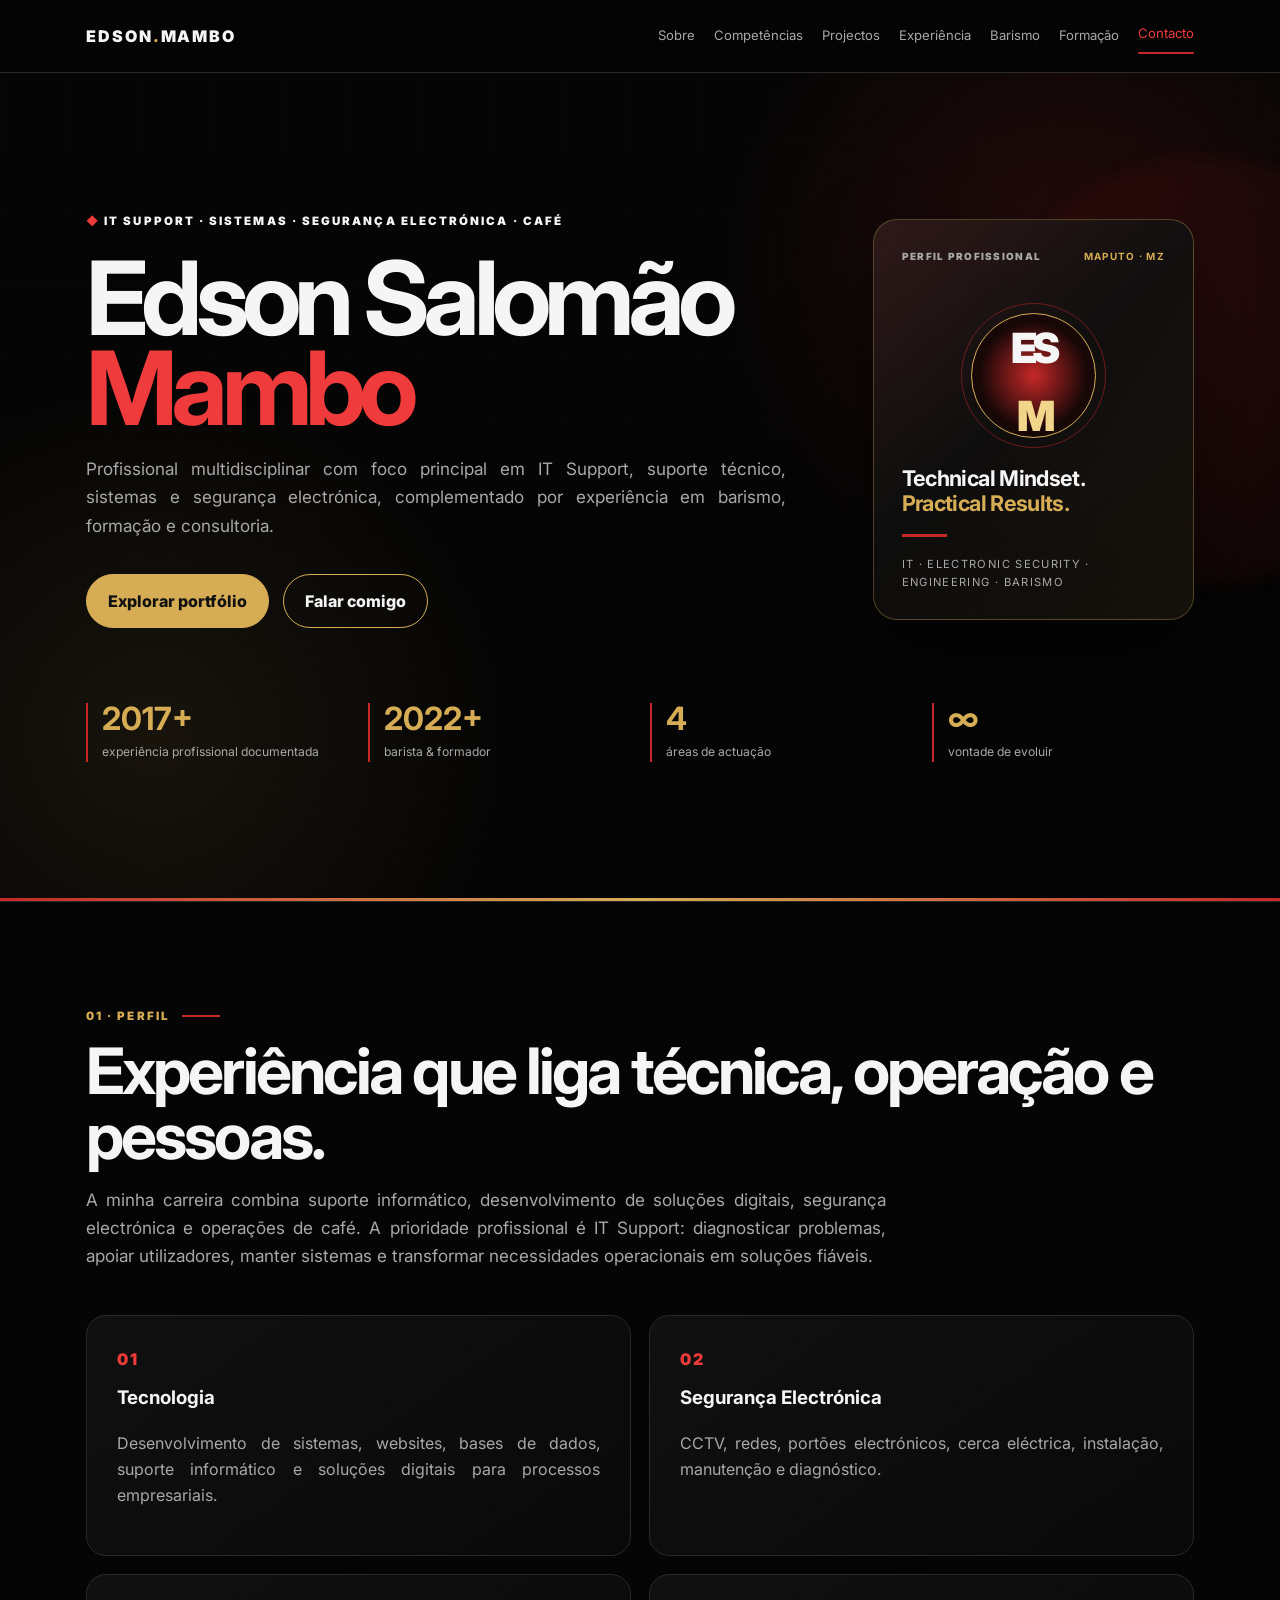
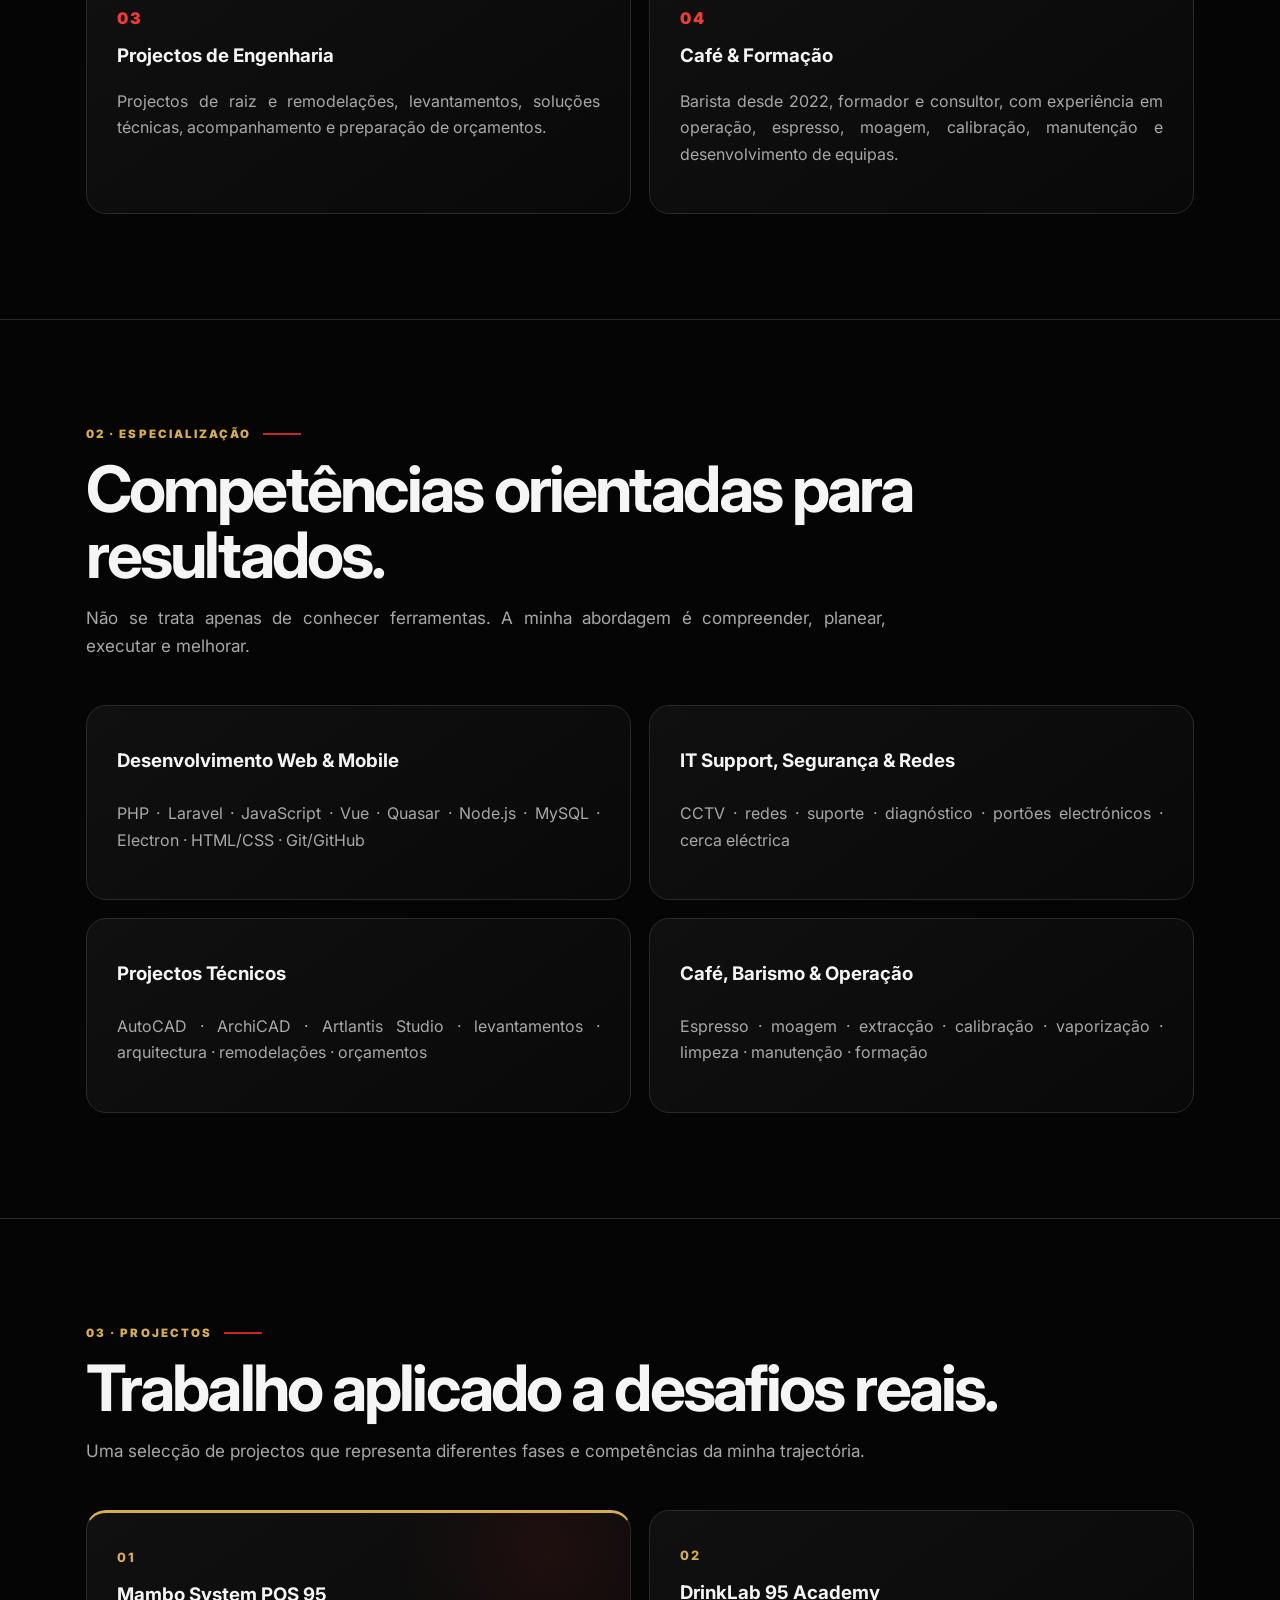
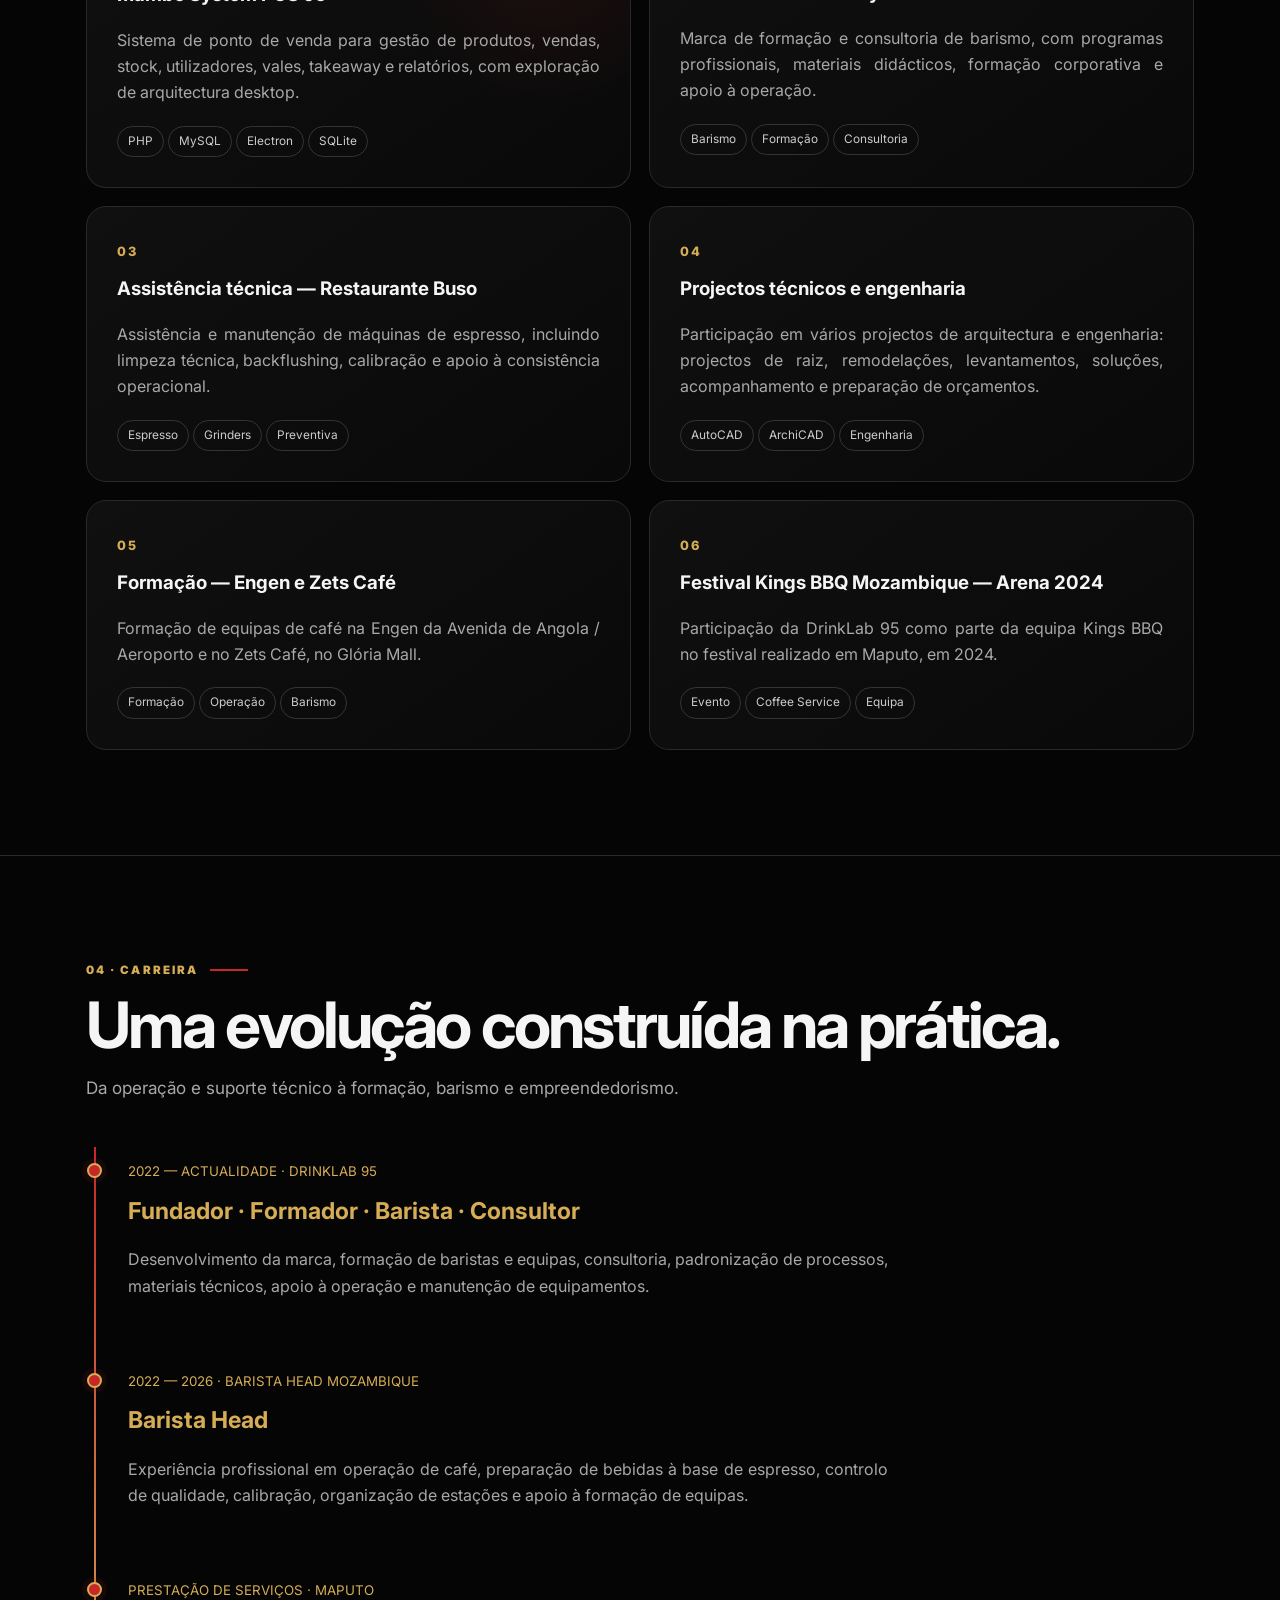
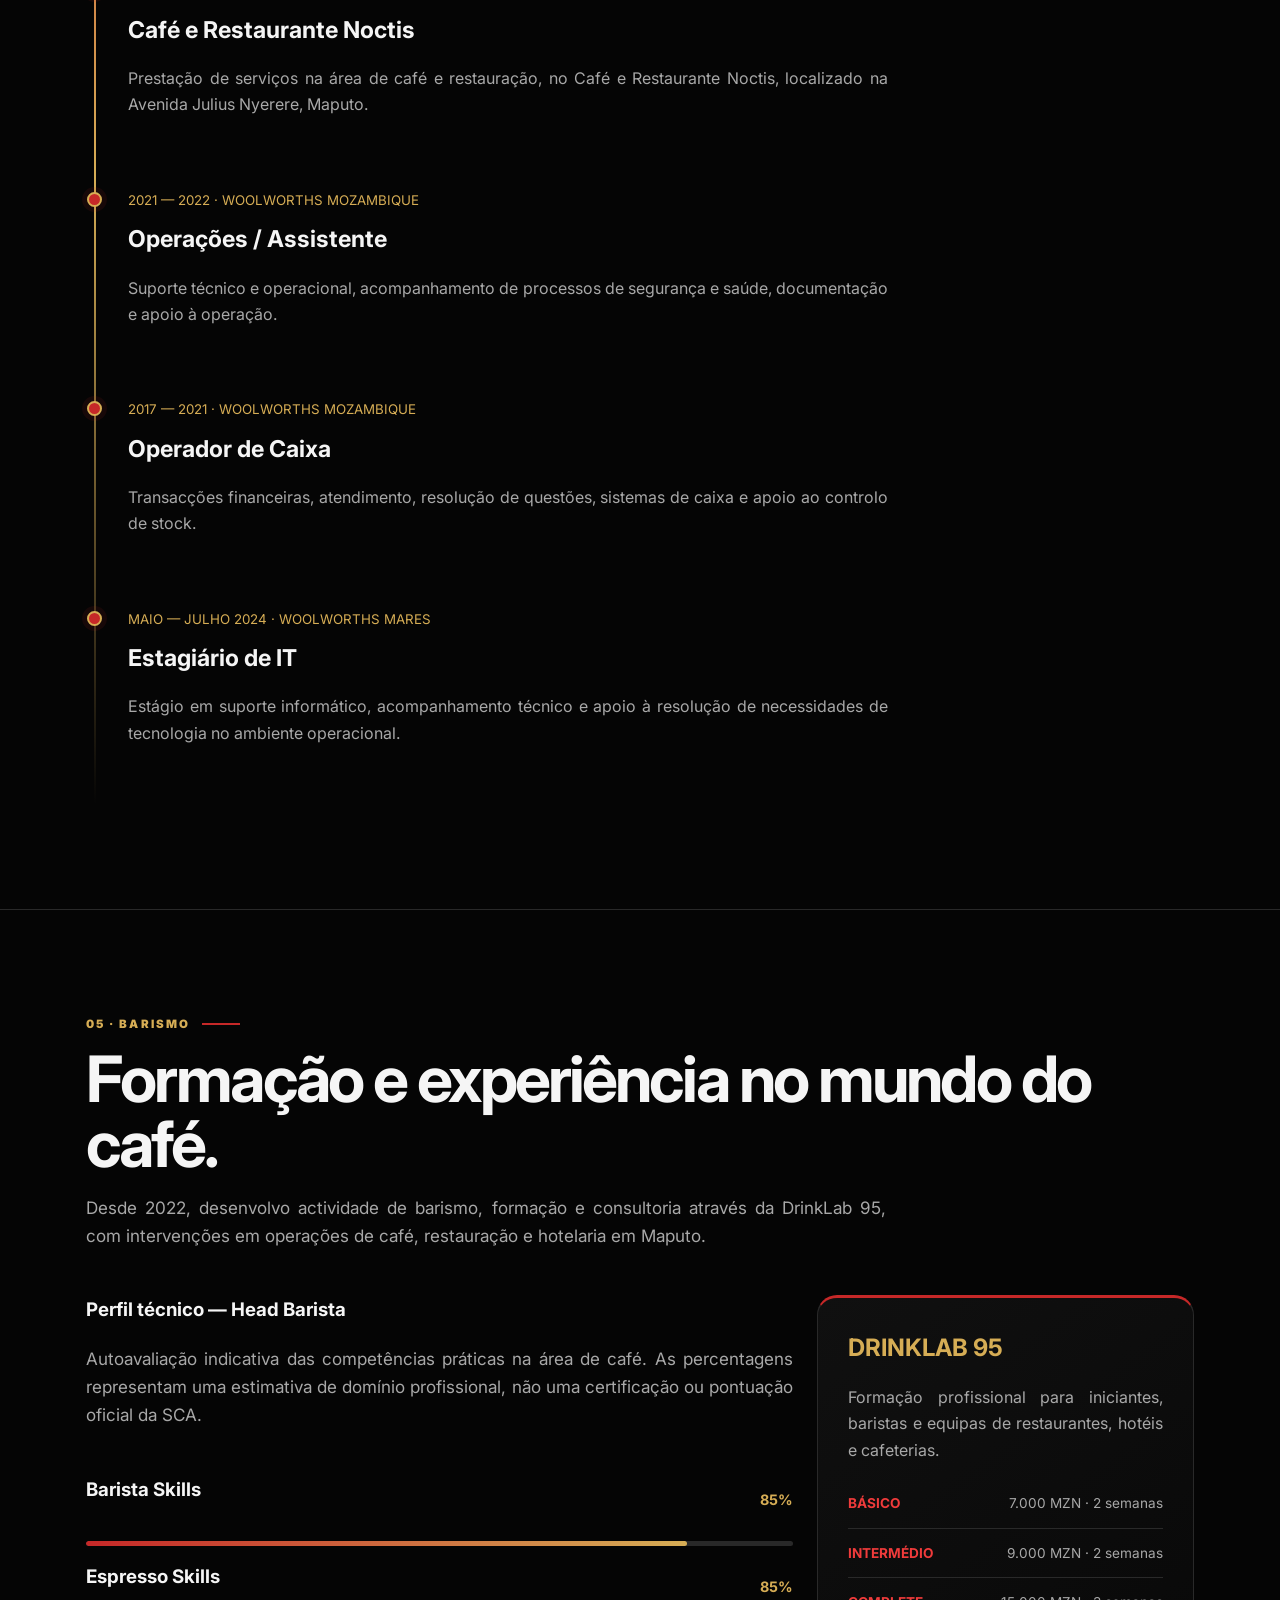
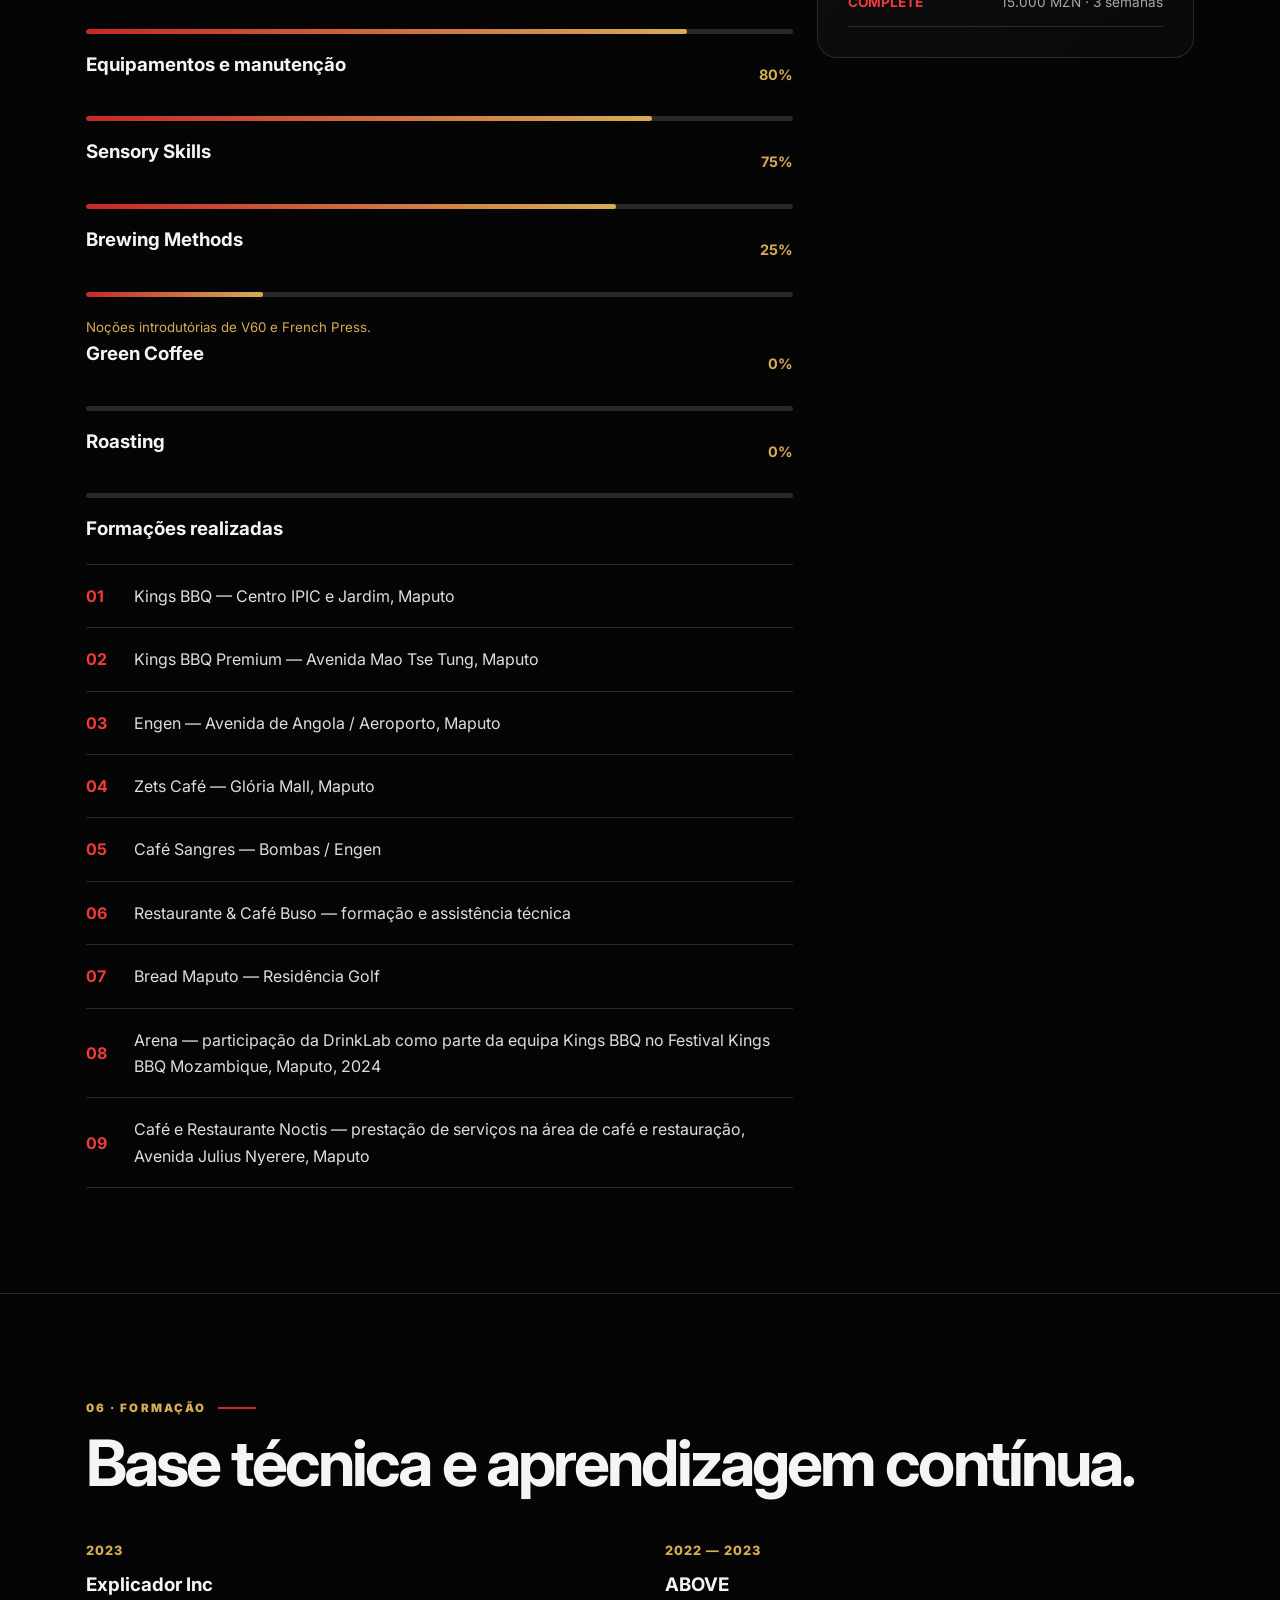
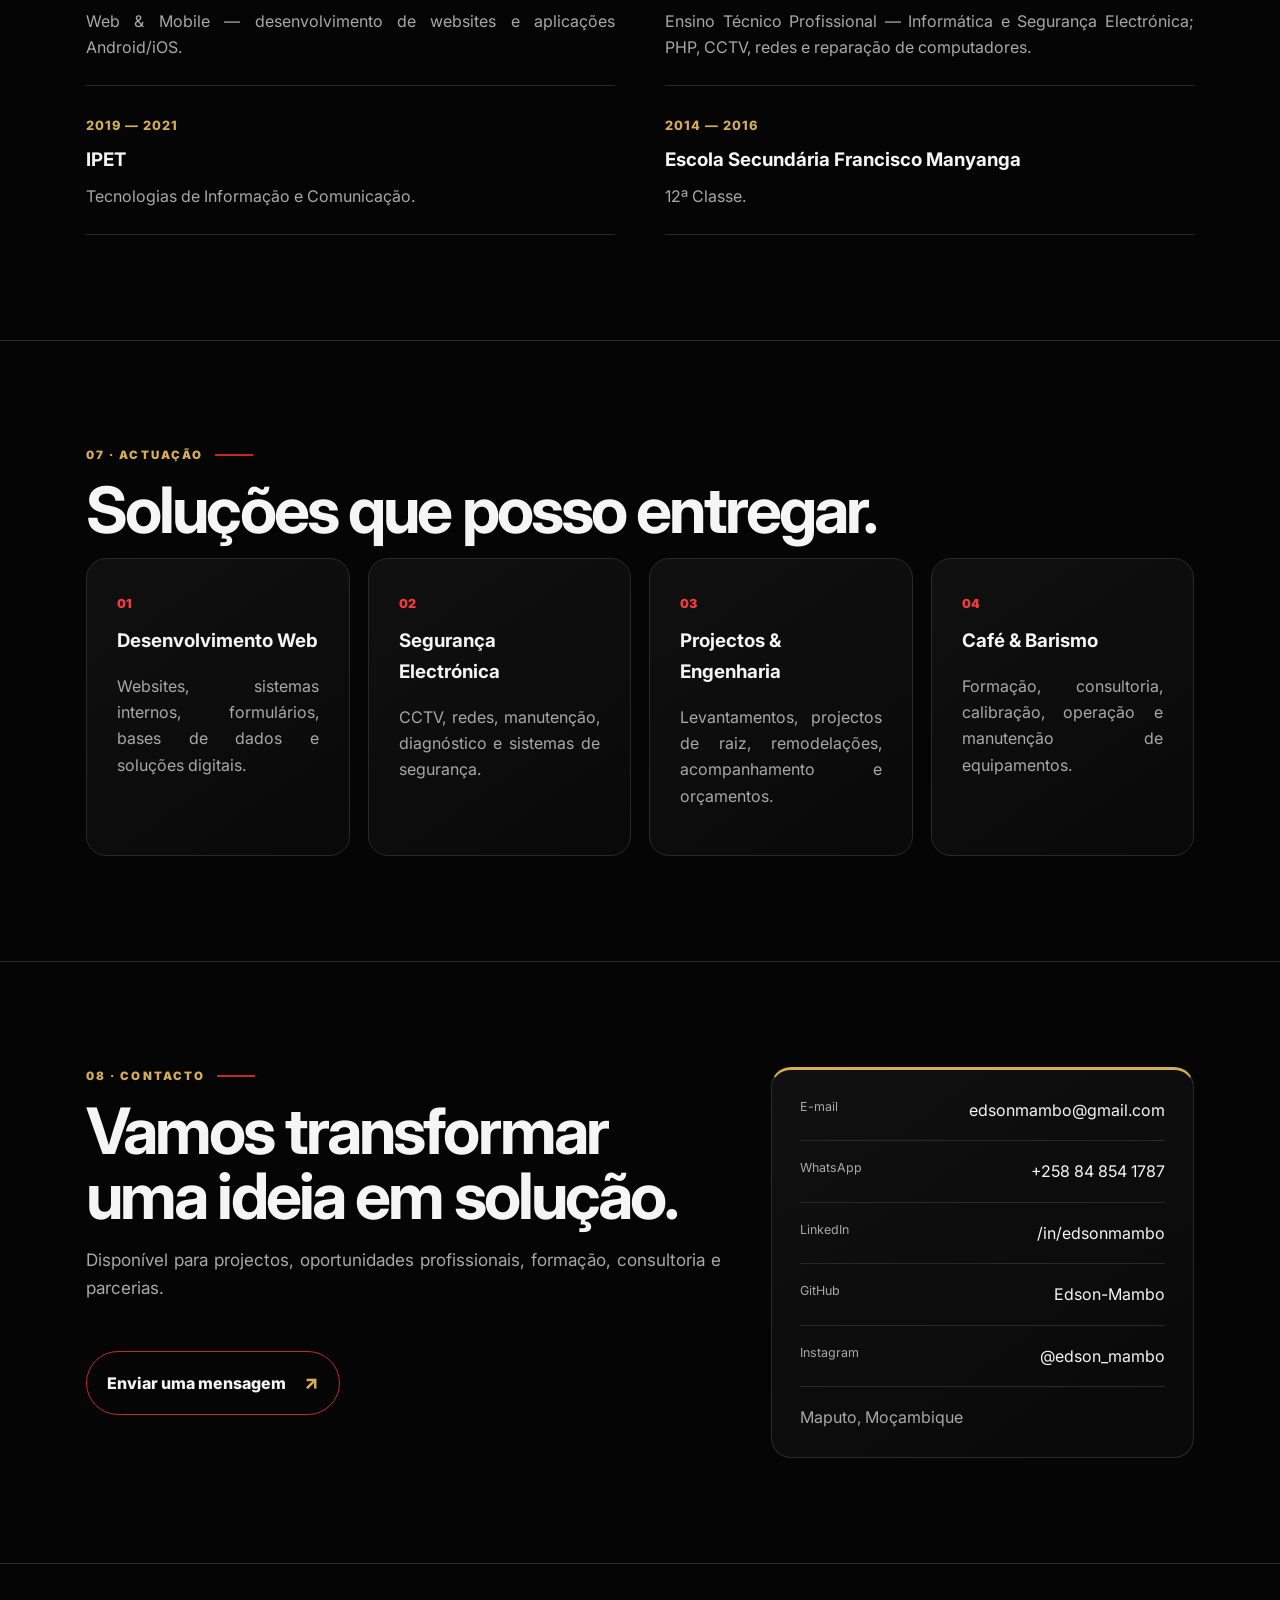
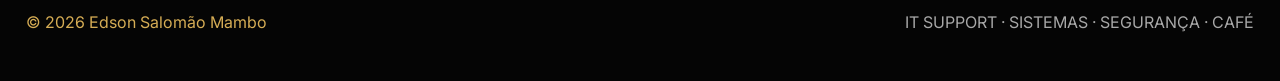
==== index.html @ c81e6d92 "Add coffee skills assessment to Head Barista profile" ====
<!DOCTYPE html>
<html lang="pt-PT">
<head>
<meta charset="UTF-8"><meta name="viewport" content="width=device-width, initial-scale=1.0">
<meta name="description" content="Edson Salomão Mambo — IT Support, suporte técnico, sistemas, segurança electrónica, projectos e barismo.">
<title>Edson Salomão Mambo | Portfólio</title>
<link rel="preconnect" href="https://fonts.googleapis.com"><link rel="preconnect" href="https://fonts.gstatic.com" crossorigin>
<link href="https://fonts.googleapis.com/css2?family=Inter:wght@400;500;600;700;800;900&display=swap" rel="stylesheet">
<link rel="stylesheet" href="assets/css/style.css">
</head>
<body>
<nav><div class="wrap"><a class="brand" href="#top">EDSON<span>.</span>MAMBO</a><div class="links"><a href="#sobre">Sobre</a><a href="#competencias">Competências</a><a href="#projetos">Projectos</a><a href="#experiencia">Experiência</a><a href="#barismo">Barismo</a><a href="#formacao">Formação</a><a href="#contacto">Contacto</a></div></div></nav>
<main id="top">
<header class="hero"><div class="hero-glow"></div><div class="hero-grid"></div><div class="wrap hero-content"><div class="hero-copy"><div class="eyebrow">IT SUPPORT · SISTEMAS · SEGURANÇA ELECTRÓNICA · CAFÉ</div><h1>Edson Salomão <span>Mambo</span></h1><p>Profissional multidisciplinar com foco principal em IT Support, suporte técnico, sistemas e segurança electrónica, complementado por experiência em barismo, formação e consultoria.</p><div class="buttons"><a class="btn primary" href="#projetos">Explorar portfólio</a><a class="btn" href="#contacto">Falar comigo</a></div></div><aside class="hero-card"><div class="hero-card-top"><span>PERFIL PROFISSIONAL</span><b>MAPUTO · MZ</b></div><div class="portrait-mark">ES<span>M</span></div><h3>Technical Mindset.<br><em>Practical Results.</em></h3><div class="hero-card-line"></div><p>IT · Electronic Security · Engineering · Barismo</p></aside><div class="hero-stats"><div><strong>2017+</strong><span>experiência profissional documentada</span></div><div><strong>2022+</strong><span>barista & formador</span></div><div><strong>4</strong><span>áreas de actuação</span></div><div><strong>∞</strong><span>vontade de evoluir</span></div></div></div></header>
<section id="sobre"><div class="wrap"><div class="section-kicker">01 · PERFIL</div><h2>Experiência que liga técnica, operação e pessoas.</h2><p class="intro">A minha carreira combina suporte informático, desenvolvimento de soluções digitais, segurança electrónica e operações de café. A prioridade profissional é IT Support: diagnosticar problemas, apoiar utilizadores, manter sistemas e transformar necessidades operacionais em soluções fiáveis.</p><div class="profile-grid"><article class="feature"><span class="feature-no">01</span><h3>Tecnologia</h3><p>Desenvolvimento de sistemas, websites, bases de dados, suporte informático e soluções digitais para processos empresariais.</p></article><article class="feature"><span class="feature-no">02</span><h3>Segurança Electrónica</h3><p>CCTV, redes, portões electrónicos, cerca eléctrica, instalação, manutenção e diagnóstico.</p></article><article class="feature"><span class="feature-no">03</span><h3>Projectos de Engenharia</h3><p>Projectos de raiz e remodelações, levantamentos, soluções técnicas, acompanhamento e preparação de orçamentos.</p></article><article class="feature"><span class="feature-no">04</span><h3>Café & Formação</h3><p>Barista desde 2022, formador e consultor, com experiência em operação, espresso, moagem, calibração, manutenção e desenvolvimento de equipas.</p></article></div></div></section>
<section id="competencias"><div class="wrap"><div class="section-kicker">02 · ESPECIALIZAÇÃO</div><h2>Competências orientadas para resultados.</h2><p class="intro">Não se trata apenas de conhecer ferramentas. A minha abordagem é compreender, planear, executar e melhorar.</p><div class="skills-grid"><article class="skill-card"><div class="skill-head"><h3>Desenvolvimento Web & Mobile</h3></div><p>PHP · Laravel · JavaScript · Vue · Quasar · Node.js · MySQL · Electron · HTML/CSS · Git/GitHub</p></article><article class="skill-card"><div class="skill-head"><h3>IT Support, Segurança & Redes</h3></div><p>CCTV · redes · suporte · diagnóstico · portões electrónicos · cerca eléctrica</p></article><article class="skill-card"><div class="skill-head"><h3>Projectos Técnicos</h3></div><p>AutoCAD · ArchiCAD · Artlantis Studio · levantamentos · arquitectura · remodelações · orçamentos</p></article><article class="skill-card"><div class="skill-head"><h3>Café, Barismo & Operação</h3></div><p>Espresso · moagem · extracção · calibração · vaporização · limpeza · manutenção · formação</p></article></div></div></section>
<section id="projetos"><div class="wrap"><div class="section-kicker">03 · PROJECTOS</div><h2>Trabalho aplicado a desafios reais.</h2><p class="intro">Uma selecção de projectos que representa diferentes fases e competências da minha trajectória.</p><div class="projects-grid"><article class="project featured-project"><span class="number">01</span><h3>Mambo System POS 95</h3><p>Sistema de ponto de venda para gestão de produtos, vendas, stock, utilizadores, vales, takeaway e relatórios, com exploração de arquitectura desktop.</p><div><span class="tag">PHP</span><span class="tag">MySQL</span><span class="tag">Electron</span><span class="tag">SQLite</span></div></article><article class="project"><span class="number">02</span><h3>DrinkLab 95 Academy</h3><p>Marca de formação e consultoria de barismo, com programas profissionais, materiais didácticos, formação corporativa e apoio à operação.</p><div><span class="tag">Barismo</span><span class="tag">Formação</span><span class="tag">Consultoria</span></div></article><article class="project"><span class="number">03</span><h3>Assistência técnica — Restaurante Buso</h3><p>Assistência e manutenção de máquinas de espresso, incluindo limpeza técnica, backflushing, calibração e apoio à consistência operacional.</p><div><span class="tag">Espresso</span><span class="tag">Grinders</span><span class="tag">Preventiva</span></div></article><article class="project"><span class="number">04</span><h3>Projectos técnicos e engenharia</h3><p>Participação em vários projectos de arquitectura e engenharia: projectos de raiz, remodelações, levantamentos, soluções, acompanhamento e preparação de orçamentos.</p><div><span class="tag">AutoCAD</span><span class="tag">ArchiCAD</span><span class="tag">Engenharia</span></div></article><article class="project"><span class="number">05</span><h3>Formação — Engen e Zets Café</h3><p>Formação de equipas de café na Engen da Avenida de Angola / Aeroporto e no Zets Café, no Glória Mall.</p><div><span class="tag">Formação</span><span class="tag">Operação</span><span class="tag">Barismo</span></div></article><article class="project"><span class="number">06</span><h3>Festival Kings BBQ Mozambique — Arena 2024</h3><p>Participação da DrinkLab 95 como parte da equipa Kings BBQ no festival realizado em Maputo, em 2024.</p><div><span class="tag">Evento</span><span class="tag">Coffee Service</span><span class="tag">Equipa</span></div></article></div></div></section>
<section id="experiencia"><div class="wrap"><div class="section-kicker">04 · CARREIRA</div><h2>Uma evolução construída na prática.</h2><p class="intro">Da operação e suporte técnico à formação, barismo e empreendedorismo.</p><div class="experience-timeline"><div class="role current"><div class="role-dot"></div><small>2022 — ACTUALIDADE · DRINKLAB 95</small><h3>Fundador · Formador · Barista · Consultor</h3><p>Desenvolvimento da marca, formação de baristas e equipas, consultoria, padronização de processos, materiais técnicos, apoio à operação e manutenção de equipamentos.</p></div><div class="role highlight"><div class="role-dot"></div><small>2022 — 2026 · BARISTA HEAD MOZAMBIQUE</small><h3>Barista Head</h3><p>Experiência profissional em operação de café, preparação de bebidas à base de espresso, controlo de qualidade, calibração, organização de estações e apoio à formação de equipas.</p></div><div class="role"><div class="role-dot"></div><small>PRESTAÇÃO DE SERVIÇOS · MAPUTO</small><h3>Café e Restaurante Noctis</h3><p>Prestação de serviços na área de café e restauração, no Café e Restaurante Noctis, localizado na Avenida Julius Nyerere, Maputo.</p></div><div class="role"><div class="role-dot"></div><small>2021 — 2022 · WOOLWORTHS MOZAMBIQUE</small><h3>Operações / Assistente</h3><p>Suporte técnico e operacional, acompanhamento de processos de segurança e saúde, documentação e apoio à operação.</p></div><div class="role"><div class="role-dot"></div><small>2017 — 2021 · WOOLWORTHS MOZAMBIQUE</small><h3>Operador de Caixa</h3><p>Transacções financeiras, atendimento, resolução de questões, sistemas de caixa e apoio ao controlo de stock.</p></div><div class="role"><div class="role-dot"></div><small>MAIO — JULHO 2024 · WOOLWORTHS MARES</small><h3>Estagiário de IT</h3><p>Estágio em suporte informático, acompanhamento técnico e apoio à resolução de necessidades de tecnologia no ambiente operacional.</p></div></div></div></section>
<section id="barismo"><div class="wrap"><div class="section-kicker">05 · BARISMO</div><h2>Formação e experiência no mundo do café.</h2><p class="intro">Desde 2022, desenvolvo actividade de barismo, formação e consultoria através da DrinkLab 95, com intervenções em operações de café, restauração e hotelaria em Maputo.</p><div class="barismo-layout"><div class="barismo-main"><h3>Perfil técnico — Head Barista</h3><p class="intro">Autoavaliação indicativa das competências práticas na área de café. As percentagens representam uma estimativa de domínio profissional, não uma certificação ou pontuação oficial da SCA.</p><div class="coffee-skills"><div class="coffee-skill"><div class="skill-head"><h3>Barista Skills</h3><b>85%</b></div><div class="bar"><i style="width:85%"></i></div></div><div class="coffee-skill"><div class="skill-head"><h3>Espresso Skills</h3><b>85%</b></div><div class="bar"><i style="width:85%"></i></div></div><div class="coffee-skill"><div class="skill-head"><h3>Equipamentos e manutenção</h3><b>80%</b></div><div class="bar"><i style="width:80%"></i></div></div><div class="coffee-skill"><div class="skill-head"><h3>Sensory Skills</h3><b>75%</b></div><div class="bar"><i style="width:75%"></i></div></div><div class="coffee-skill"><div class="skill-head"><h3>Brewing Methods</h3><b>25%</b></div><div class="bar"><i style="width:25%"></i></div><small>Noções introdutórias de V60 e French Press.</small></div><div class="coffee-skill"><div class="skill-head"><h3>Green Coffee</h3><b>0%</b></div><div class="bar"><i style="width:0%"></i></div></div><div class="coffee-skill"><div class="skill-head"><h3>Roasting</h3><b>0%</b></div><div class="bar"><i style="width:0%"></i></div></div></div><h3>Formações realizadas</h3><div class="client-list"><div><b>01</b><span>Kings BBQ — Centro IPIC e Jardim, Maputo</span></div><div><b>02</b><span>Kings BBQ Premium — Avenida Mao Tse Tung, Maputo</span></div><div><b>03</b><span>Engen — Avenida de Angola / Aeroporto, Maputo</span></div><div><b>04</b><span>Zets Café — Glória Mall, Maputo</span></div><div><b>05</b><span>Café Sangres — Bombas / Engen</span></div><div><b>06</b><span>Restaurante & Café Buso — formação e assistência técnica</span></div><div><b>07</b><span>Bread Maputo — Residência Golf</span></div><div><b>08</b><span>Arena — participação da DrinkLab como parte da equipa Kings BBQ no Festival Kings BBQ Mozambique, Maputo, 2024</span></div><div><b>09</b><span>Café e Restaurante Noctis — prestação de serviços na área de café e restauração, Avenida Julius Nyerere, Maputo</span></div></div></div><aside class="barismo-note"><strong>DRINKLAB 95</strong><p>Formação profissional para iniciantes, baristas e equipas de restaurantes, hotéis e cafeterias.</p><div class="course"><b>BÁSICO</b><span>7.000 MZN · 2 semanas</span></div><div class="course"><b>INTERMÉDIO</b><span>9.000 MZN · 2 semanas</span></div><div class="course"><b>COMPLETE</b><span>15.000 MZN · 3 semanas</span></div></aside></div></div></section>
<section id="formacao"><div class="wrap"><div class="section-kicker">06 · FORMAÇÃO</div><h2>Base técnica e aprendizagem contínua.</h2><div class="education"><article><span>2023</span><h3>Explicador Inc</h3><p>Web & Mobile — desenvolvimento de websites e aplicações Android/iOS.</p></article><article><span>2022 — 2023</span><h3>ABOVE</h3><p>Ensino Técnico Profissional — Informática e Segurança Electrónica; PHP, CCTV, redes e reparação de computadores.</p></article><article><span>2019 — 2021</span><h3>IPET</h3><p>Tecnologias de Informação e Comunicação.</p></article><article><span>2014 — 2016</span><h3>Escola Secundária Francisco Manyanga</h3><p>12ª Classe.</p></article></div></div></section>
<section id="servicos"><div class="wrap"><div class="section-kicker">07 · ACTUAÇÃO</div><h2>Soluções que posso entregar.</h2><div class="service-grid"><article><span>01</span><h3>Desenvolvimento Web</h3><p>Websites, sistemas internos, formulários, bases de dados e soluções digitais.</p></article><article><span>02</span><h3>Segurança Electrónica</h3><p>CCTV, redes, manutenção, diagnóstico e sistemas de segurança.</p></article><article><span>03</span><h3>Projectos & Engenharia</h3><p>Levantamentos, projectos de raiz, remodelações, acompanhamento e orçamentos.</p></article><article><span>04</span><h3>Café & Barismo</h3><p>Formação, consultoria, calibração, operação e manutenção de equipamentos.</p></article></div></div></section>
<section id="contacto"><div class="wrap contact"><div><div class="section-kicker">08 · CONTACTO</div><h2>Vamos transformar uma ideia em solução.</h2><p class="intro">Disponível para projectos, oportunidades profissionais, formação, consultoria e parcerias.</p><a class="contact-cta" href="mailto:edsonmambo@gmail.com">Enviar uma mensagem <span>↗</span></a></div><div class="contact-card"><a href="mailto:edsonmambo@gmail.com"><span>E-mail</span>edsonmambo@gmail.com</a><a href="https://wa.me/258848541787"><span>WhatsApp</span>+258 84 854 1787</a><a href="https://www.linkedin.com/in/edsonmambo"><span>LinkedIn</span>/in/edsonmambo</a><a href="https://github.com/Edson-Mambo"><span>GitHub</span>Edson-Mambo</a><a href="https://instagram.com/edson_mambo"><span>Instagram</span>@edson_mambo</a><p>Maputo, Moçambique</p></div></div></section>
</main><footer><span>© <span id="year">2026</span> Edson Salomão Mambo</span><span>IT SUPPORT · SISTEMAS · SEGURANÇA · CAFÉ</span></footer>
<script src="assets/js/app.js"></script>
</body></html>
---- assets/css/style.css ----
:root{--bg:#050505;--surface:#101010;--surface2:#171717;--text:#f5f5f5;--muted:#a8a8a8;--gold:#d6ad55;--gold2:#f1d58a;--red:#c62828;--red2:#ef3b3b;--line:#292929;--max:1160px}*{box-sizing:border-box}html{scroll-behavior:smooth}body{margin:0;background:var(--bg);color:var(--text);font-family:Inter,system-ui,sans-serif;line-height:1.65;overflow-x:hidden}a{color:inherit;text-decoration:none}.wrap{max-width:var(--max);margin:auto;padding:0 26px}nav{position:sticky;top:0;z-index:20;background:rgba(5,5,5,.9);backdrop-filter:blur(18px);border-bottom:1px solid var(--line)}nav .wrap{height:72px;display:flex;align-items:center;justify-content:space-between}.brand{font-weight:900;letter-spacing:.12em}.brand span,.section-kicker,.number,small{color:var(--gold)}.links{display:flex;gap:19px;color:var(--muted);font-size:.82rem}.links a{transition:.25s}.links a:hover,.links a.active{color:var(--red2);transform:translateY(-2px)}.hero{min-height:calc(100vh - 72px);display:flex;align-items:center;padding:90px 0;position:relative;overflow:hidden;background:radial-gradient(circle at 83% 23%,rgba(198,40,40,.16),transparent 28%),radial-gradient(circle at 12% 80%,rgba(214,173,85,.09),transparent 27%)}.hero:after{content:'';position:absolute;left:0;bottom:0;width:100%;height:3px;background:linear-gradient(90deg,var(--red),var(--gold),var(--red))}.hero-grid{position:absolute;inset:0;opacity:.16;background-image:linear-gradient(rgba(214,173,85,.08) 1px,transparent 1px),linear-gradient(90deg,rgba(214,173,85,.08) 1px,transparent 1px);background-size:70px 70px;mask-image:linear-gradient(to bottom,black,transparent 85%)}.hero-glow{position:absolute;width:430px;height:430px;border-radius:50%;right:-140px;top:10%;background:rgba(198,40,40,.07);filter:blur(8px);animation:float 7s ease-in-out infinite}.hero-content{position:relative;z-index:1;display:grid;grid-template-columns:1.45fr .65fr;gap:70px;align-items:center}.hero-copy{min-width:0}.eyebrow,.section-kicker{text-transform:uppercase;letter-spacing:.18em;font-size:.72rem;font-weight:900}.eyebrow:before{content:'◆ ';color:var(--red2)}.hero h1{font-size:clamp(3.5rem,8vw,7.7rem);line-height:.88;letter-spacing:-.065em;max-width:1000px;margin:22px 0}.hero h1 span{color:var(--red2)}.hero p,.intro{color:var(--muted);max-width:800px;font-size:1.07rem}.hero p{max-width:700px}.buttons{display:flex;gap:14px;flex-wrap:wrap;margin-top:34px}.btn{display:inline-block;padding:13px 21px;border:1px solid var(--gold);border-radius:999px;font-weight:800;transition:.25s}.btn.primary{background:var(--gold);color:#111}.btn:hover{transform:translateY(-3px);box-shadow:0 12px 30px rgba(198,40,40,.16)}.hero-card{position:relative;padding:28px;border:1px solid rgba(214,173,85,.35);border-radius:24px;background:linear-gradient(145deg,rgba(23,23,23,.96),rgba(5,5,5,.9));box-shadow:0 30px 80px rgba(0,0,0,.45);overflow:hidden}.hero-card:before{content:'';position:absolute;inset:0;background:linear-gradient(135deg,rgba(198,40,40,.14),transparent 45%,rgba(214,173,85,.08));pointer-events:none}.hero-card-top{position:relative;display:flex;justify-content:space-between;gap:10px;font-size:.62rem;letter-spacing:.13em;font-weight:900;color:var(--muted)}.hero-card-top b{color:var(--gold)}.portrait-mark{position:relative;width:125px;height:125px;margin:48px auto 28px;border-radius:50%;display:grid;place-items:center;border:1px solid var(--gold);outline:1px solid rgba(198,40,40,.5);outline-offset:9px;font-size:2.6rem;font-weight:900;letter-spacing:-.12em;background:radial-gradient(circle,var(--red),#170707 62%)}.portrait-mark span{color:var(--gold2)}.hero-card h3{position:relative;font-size:1.35rem;line-height:1.15;margin:0;letter-spacing:-.03em}.hero-card h3 em{font-style:normal;color:var(--gold)}.hero-card-line{position:relative;width:45px;height:3px;background:var(--red);margin:18px 0}.hero-card p{position:relative;font-size:.7rem;text-transform:uppercase;letter-spacing:.12em;margin:0;color:var(--muted)}.hero-stats{grid-column:1/-1;display:grid;grid-template-columns:repeat(4,1fr);gap:20px;margin-top:5px}.hero-stats div{display:flex;flex-direction:column;border-left:2px solid var(--red);padding-left:14px}.hero-stats strong{font-size:2rem;line-height:1;color:var(--gold)}.hero-stats span{color:var(--muted);font-size:.76rem;margin-top:7px}section{padding:105px 0;border-top:1px solid var(--line)}.section-kicker{margin-bottom:12px}.section-kicker:after{content:'';display:inline-block;width:38px;height:2px;background:var(--red);margin:0 0 3px 12px}h2{font-size:clamp(2.3rem,5vw,4rem);line-height:1.02;margin:0 0 16px;letter-spacing:-.045em}.intro{margin-bottom:45px}.profile-grid,.skills-grid,.projects-grid{display:grid;grid-template-columns:repeat(2,1fr);gap:18px}.feature,.skill-card,.project,.service-grid article,.barismo-note,.contact-card{background:linear-gradient(145deg,var(--surface),#090909);border:1px solid var(--line);border-radius:20px;padding:30px;transition:.3s}.feature:hover,.skill-card:hover,.project:hover,.service-grid article:hover,.contact-card:hover{border-color:var(--red);transform:translateY(-6px);box-shadow:0 18px 50px rgba(198,40,40,.09)}.feature-no{color:var(--red2);font-weight:900;letter-spacing:.12em}.feature h3,.skill-card h3,.project h3,.service-grid h3{margin:10px 0 7px}.feature p,.skill-card p,.project p,.service-grid p,.barismo-note p{color:var(--muted)}.skill-head{display:flex;justify-content:space-between;gap:20px;align-items:center}.skill-head b{color:var(--gold);font-size:.9rem}.bar{height:5px;background:#292929;border-radius:99px;margin:17px 0 16px;overflow:hidden}.bar i{display:block;height:100%;background:linear-gradient(90deg,var(--red),var(--gold));border-radius:99px;animation:grow 1.2s ease both}.number{font-size:.8rem;font-weight:800;letter-spacing:.15em}.tag{display:inline-block;border:1px solid #343434;border-radius:999px;padding:5px 10px;margin:4px 4px 0 0;font-size:.74rem;color:#ccc;transition:.25s}.tag:hover{border-color:var(--red);color:var(--gold);transform:translateY(-2px)}.featured-project{border-top:3px solid var(--gold);background:radial-gradient(circle at 85% 15%,rgba(198,40,40,.1),transparent 30%),linear-gradient(145deg,var(--surface),#090909)}.experience-timeline{position:relative;max-width:900px;margin-top:20px}.experience-timeline:before{content:'';position:absolute;left:8px;top:0;bottom:0;width:2px;background:linear-gradient(var(--red),var(--gold),transparent)}.role{position:relative;padding:10px 0 42px 42px;transition:.3s}.role:hover{transform:translateX(8px)}.role-dot{position:absolute;left:1px;top:16px;width:15px;height:15px;border-radius:50%;background:var(--red);border:2px solid var(--gold);box-shadow:0 0 0 5px rgba(198,40,40,.09)}.role h3{font-size:1.45rem;margin:8px 0}.role p{color:var(--muted);max-width:760px}.role.current h3,.role.highlight h3{color:var(--gold)}.education{display:grid;grid-template-columns:1fr 1fr;gap:0 50px}.education article{padding:25px 0;border-bottom:1px solid var(--line)}.education article span{color:var(--gold);font-weight:800;font-size:.8rem;letter-spacing:.08em}.education h3{margin:7px 0}.education p{color:var(--muted);margin:0}.barismo-layout{display:grid;grid-template-columns:1.5fr .8fr;gap:24px;align-items:start}.barismo-main h3{margin-top:0}.client-list{border-top:1px solid var(--line)}.client-list div{display:flex;gap:20px;align-items:center;padding:18px 0;border-bottom:1px solid var(--line);transition:.25s}.client-list div:hover{padding-left:8px}.client-list b{color:var(--red2);min-width:28px}.client-list span{color:#ddd}.barismo-note{position:sticky;top:100px;border-top:3px solid var(--red)}.barismo-note strong{font-size:1.5rem;color:var(--gold)}.course{display:flex;justify-content:space-between;gap:15px;padding:13px 0;border-bottom:1px solid var(--line);font-size:.85rem}.course b{color:var(--red2)}.course span{color:var(--muted);text-align:right}.service-grid{display:grid;grid-template-columns:repeat(4,1fr);gap:18px}.service-grid article span{color:var(--red2);font-size:.78rem;font-weight:900}.contact{display:grid;grid-template-columns:1.2fr .8fr;gap:50px;align-items:start}.contact-card{padding:10px 28px;border-top:3px solid var(--gold)}.contact-card a{display:flex;justify-content:space-between;gap:20px;padding:17px 0;border-bottom:1px solid var(--line);transition:.25s}.contact-card a:hover{color:var(--red2);padding-left:5px}.contact-card a span{color:var(--muted);font-size:.78rem}.contact-card p{color:var(--muted);margin:17px 0}.contact-cta{display:inline-flex;align-items:center;gap:18px;margin-top:4px;padding:15px 20px;border:1px solid var(--red);border-radius:999px;font-weight:800;transition:.25s}.contact-cta span{color:var(--gold);font-size:1.2rem}.contact-cta:hover{background:var(--red);transform:translateY(-3px)}footer{padding:45px 26px;color:var(--muted);display:flex;justify-content:space-between;gap:20px;flex-wrap:wrap;border-top:1px solid var(--line)}footer span:first-child{color:var(--gold)}@keyframes float{0%,100%{transform:translate3d(0,0,0)}50%{transform:translate3d(-25px,20px,0)}}@keyframes grow{from{transform:scaleX(0);transform-origin:left}to{transform:scaleX(1);transform-origin:left}}@media(max-width:900px){.links{display:none}.hero-content{grid-template-columns:1fr;gap:45px}.hero-card{max-width:460px}.hero-stats{grid-column:auto}.service-grid{grid-template-columns:1fr 1fr}.barismo-layout,.contact{grid-template-columns:1fr}.barismo-note{position:static}}@media(max-width:650px){.profile-grid,.skills-grid,.projects-grid,.education,.service-grid{grid-template-columns:1fr}.hero{padding:70px 0}.hero h1{font-size:clamp(3.1rem,15vw,5.5rem)}.hero-stats{grid-template-columns:1fr 1fr;gap:25px;margin-top:0}.hero-card{padding:22px}.portrait-mark{width:105px;height:105px;margin:35px auto 25px}.hero-card h3{font-size:1.15rem}section{padding:75px 0}.wrap{padding:0 20px}}@media(prefers-reduced-motion:reduce){html{scroll-behavior:auto}.hero-glow,.bar i{animation:none}.feature,.skill-card,.project,.service-grid article,.role,.btn,.links a,.contact-cta{transition:none}}
/* Portfolio refresh — mobile navigation and readable long-form text */
section p,.hero-copy>p,.contact-card p{text-align:justify}
@media(max-width:900px){
  .links{display:flex;gap:12px;overflow-x:auto;white-space:nowrap;max-width:64vw;padding:8px 0;scrollbar-width:none}
  .links::-webkit-scrollbar{display:none}
  .brand{flex-shrink:0}
}
@media(max-width:650px){
  nav .wrap{height:auto;min-height:72px;gap:12px}
  .links{max-width:58vw;font-size:.7rem;gap:10px}
}
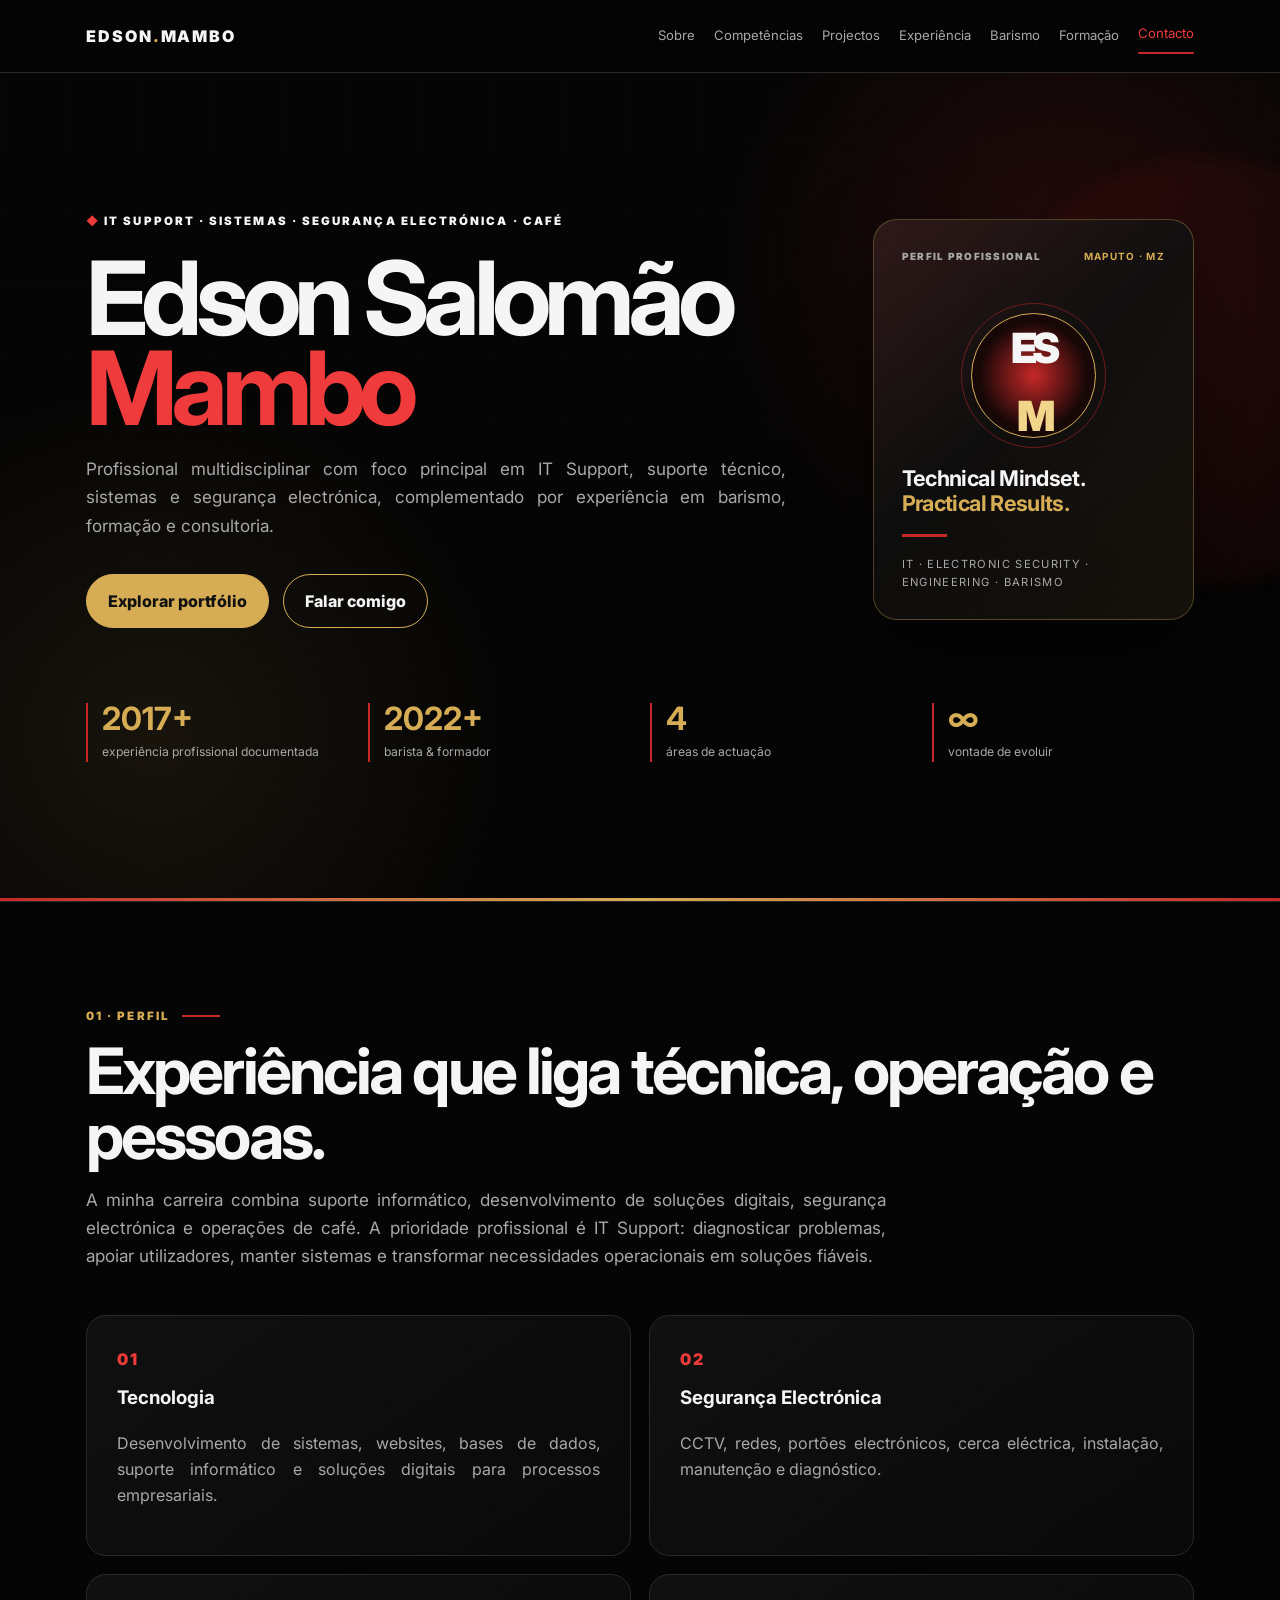
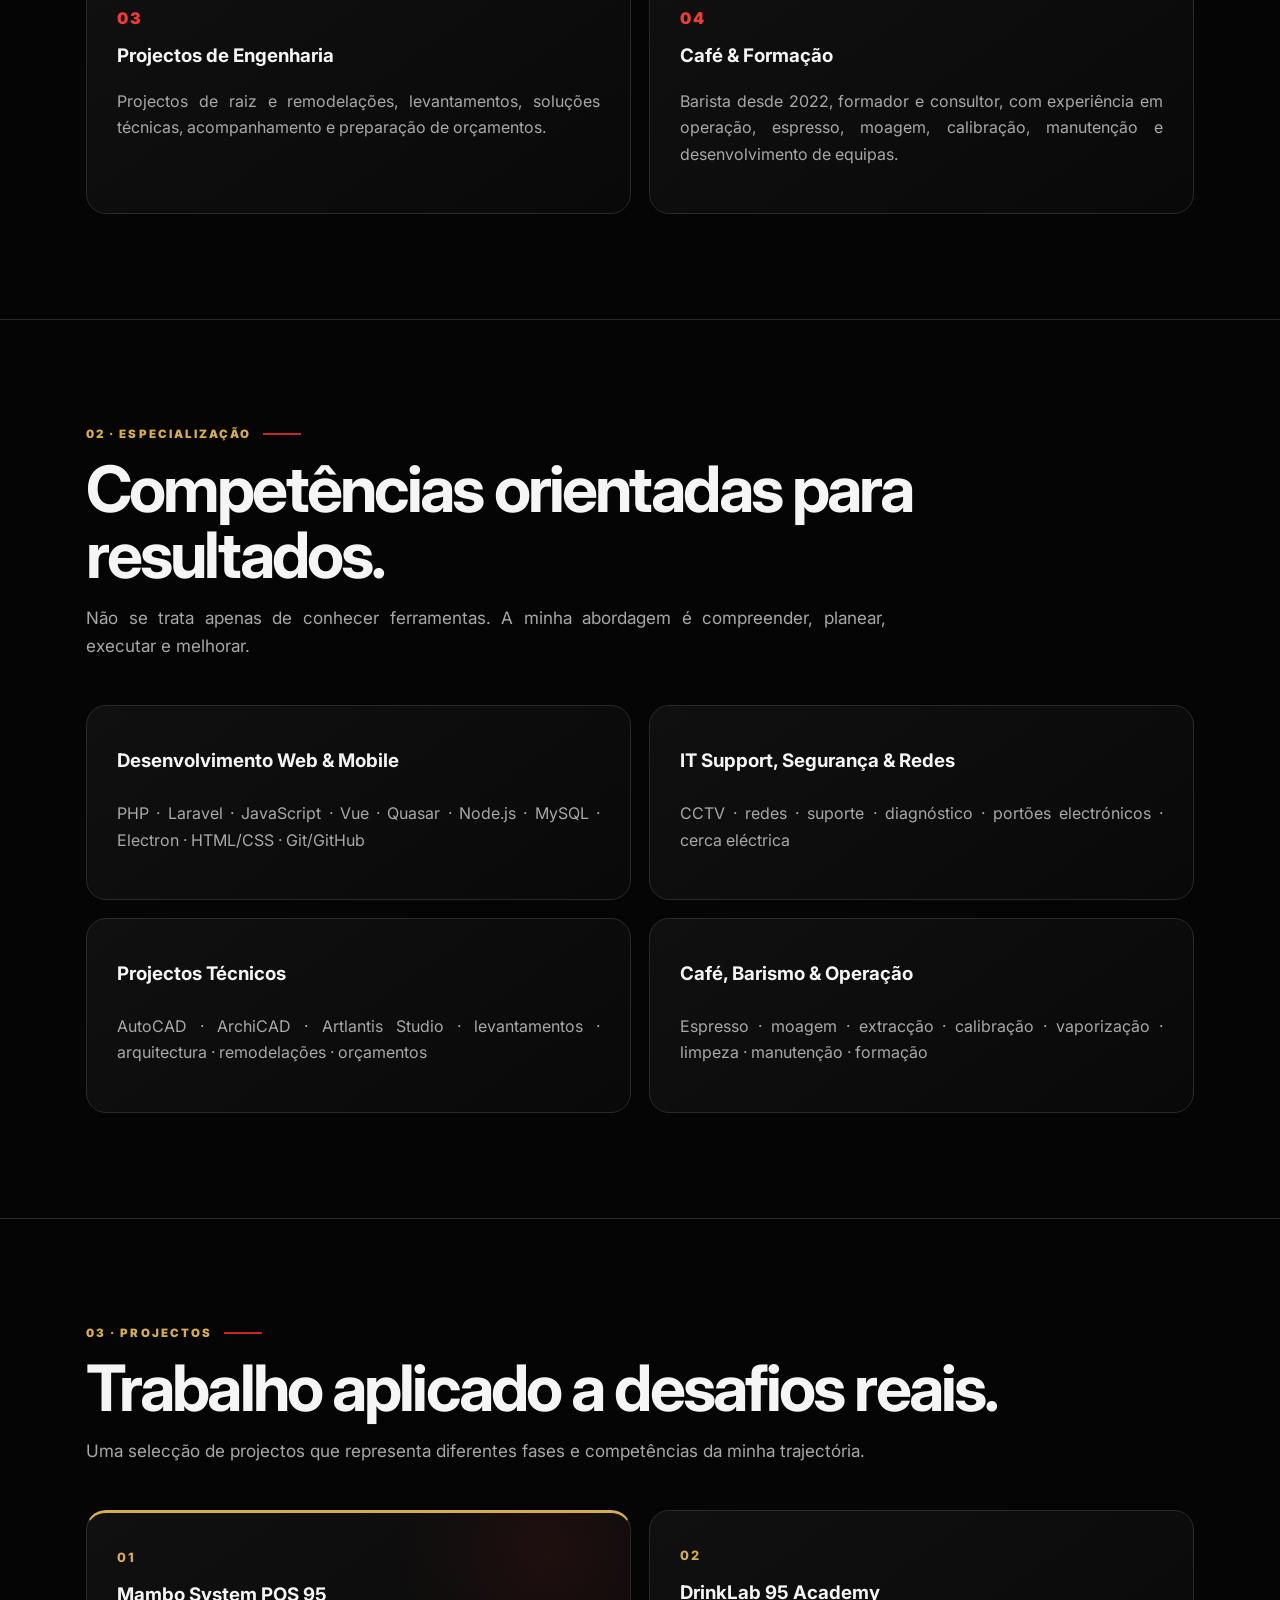
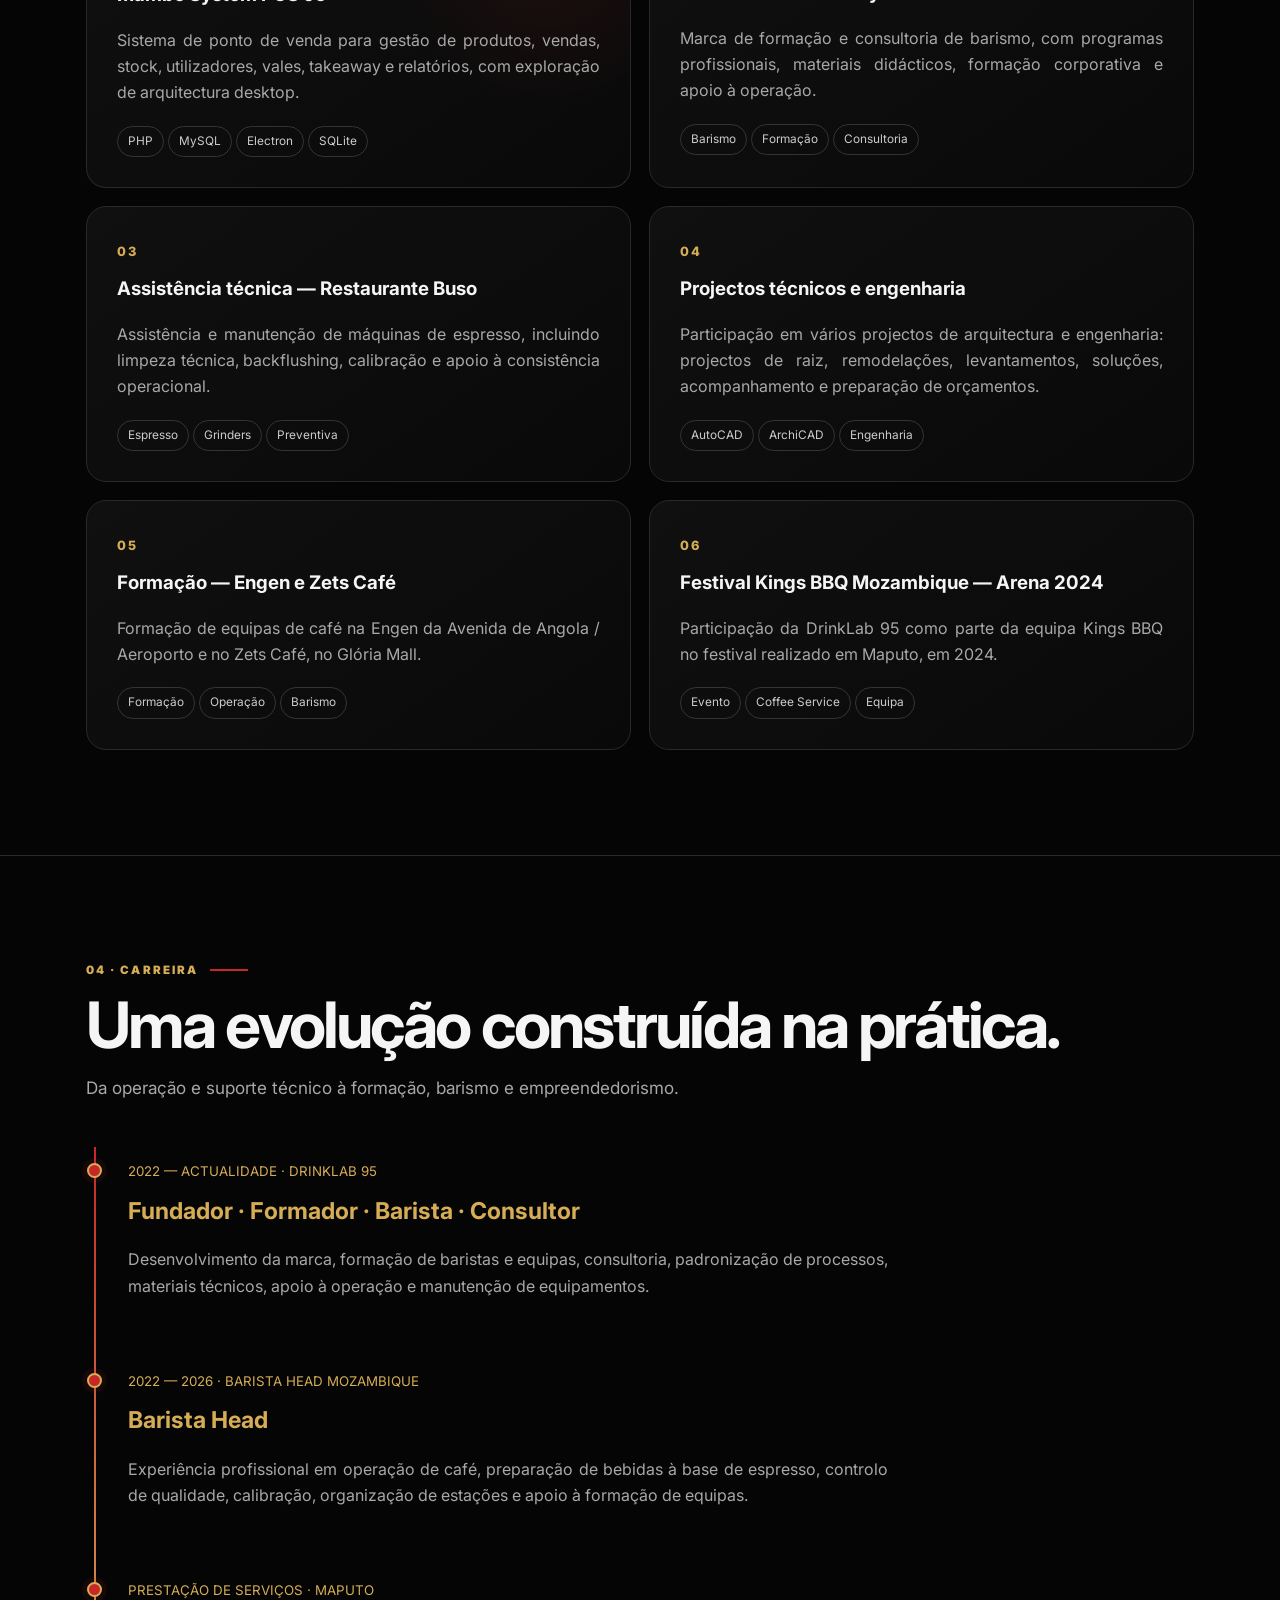
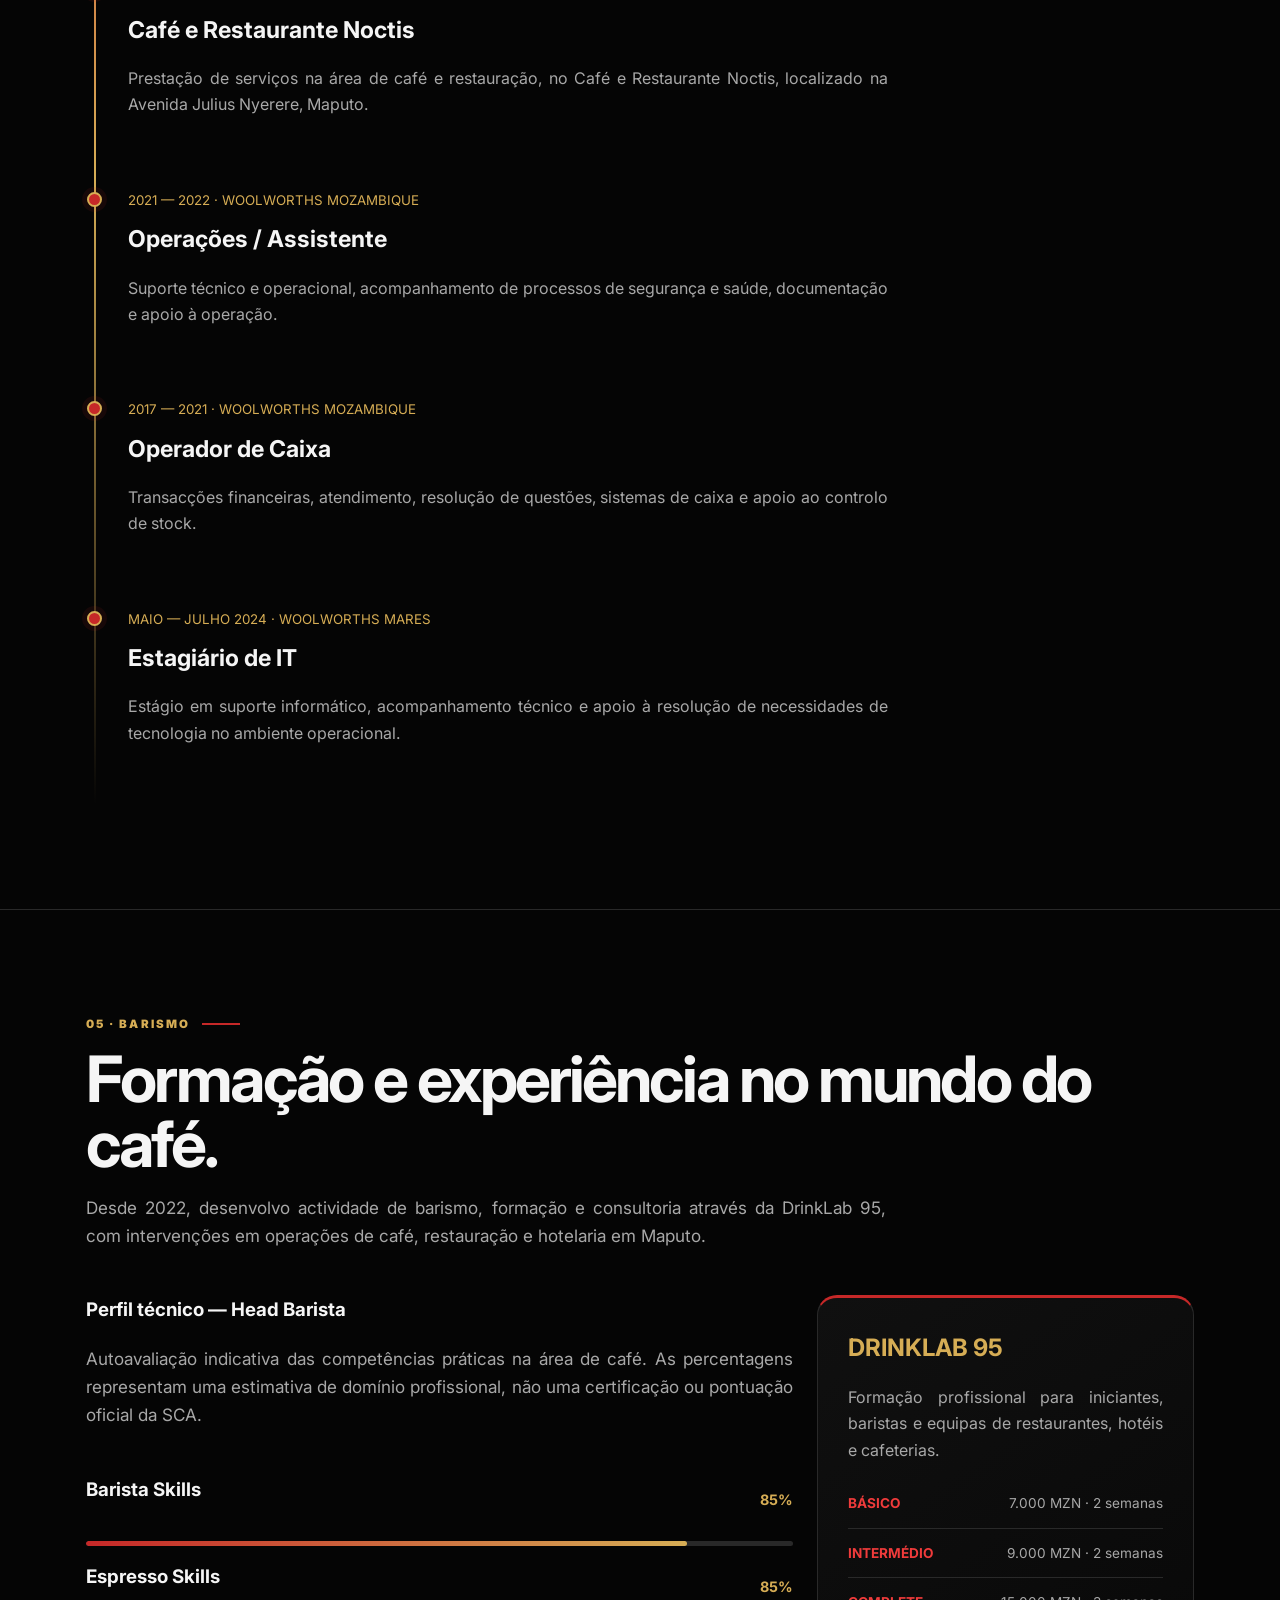
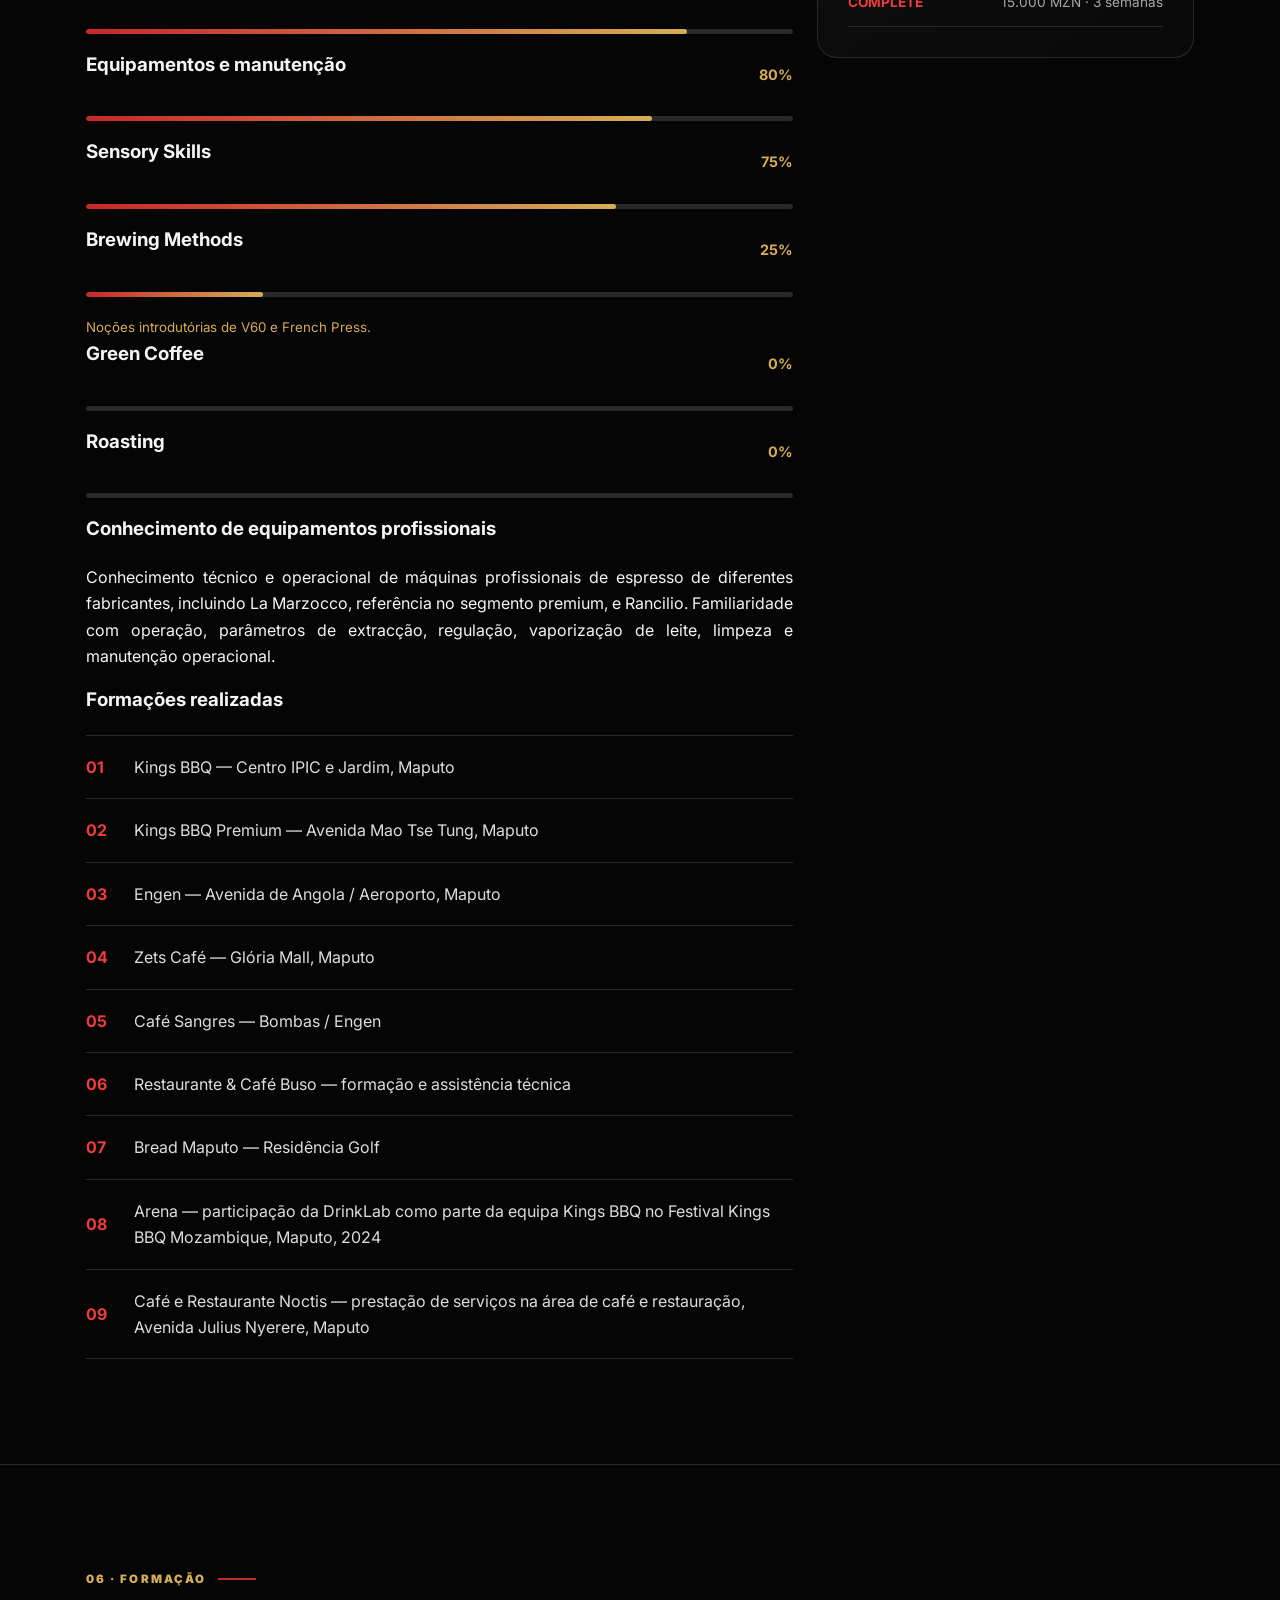
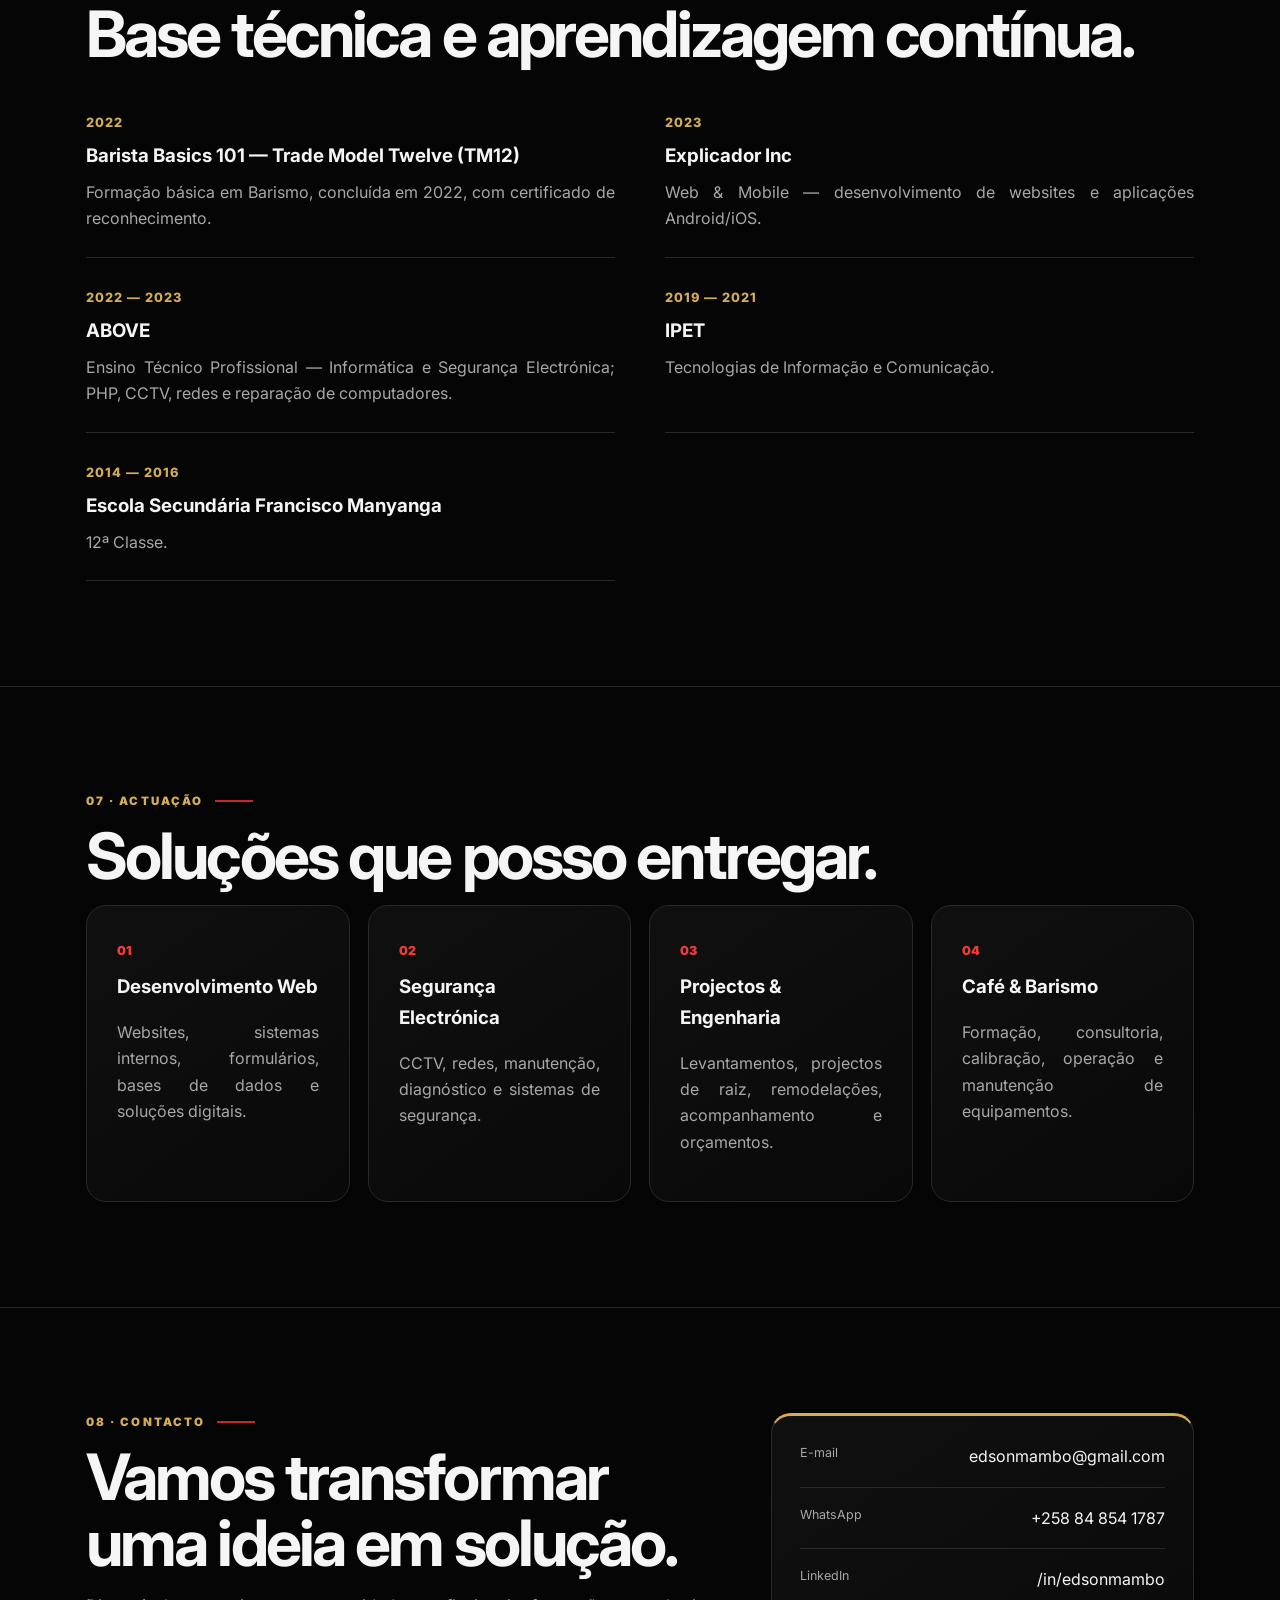
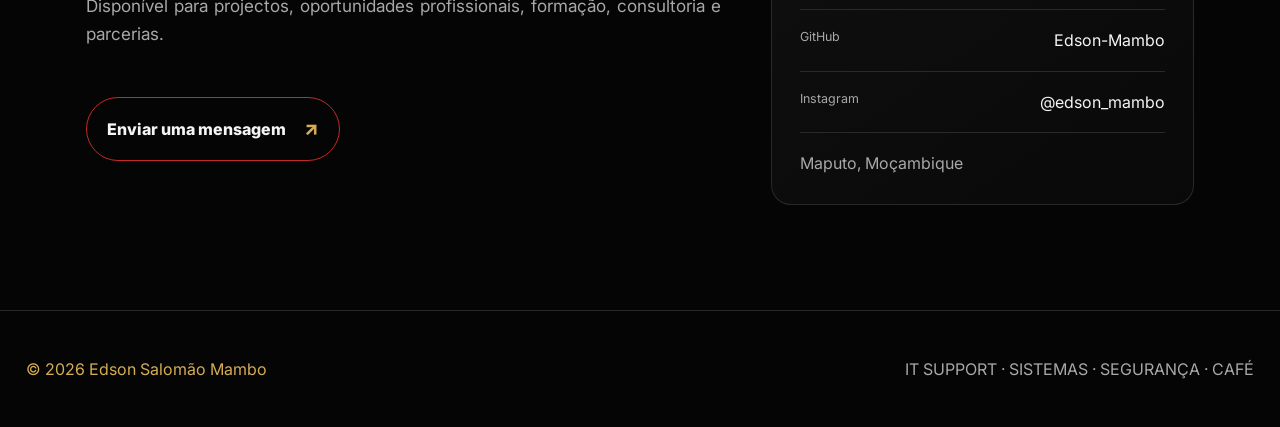
==== commit 5e55ad47: "Add coffee equipment knowledge and TM12 barista training" ====
--- a/index.html
+++ b/index.html
@@ -16,8 +16,8 @@
 <section id="competencias"><div class="wrap"><div class="section-kicker">02 · ESPECIALIZAÇÃO</div><h2>Competências orientadas para resultados.</h2><p class="intro">Não se trata apenas de conhecer ferramentas. A minha abordagem é compreender, planear, executar e melhorar.</p><div class="skills-grid"><article class="skill-card"><div class="skill-head"><h3>Desenvolvimento Web & Mobile</h3></div><p>PHP · Laravel · JavaScript · Vue · Quasar · Node.js · MySQL · Electron · HTML/CSS · Git/GitHub</p></article><article class="skill-card"><div class="skill-head"><h3>IT Support, Segurança & Redes</h3></div><p>CCTV · redes · suporte · diagnóstico · portões electrónicos · cerca eléctrica</p></article><article class="skill-card"><div class="skill-head"><h3>Projectos Técnicos</h3></div><p>AutoCAD · ArchiCAD · Artlantis Studio · levantamentos · arquitectura · remodelações · orçamentos</p></article><article class="skill-card"><div class="skill-head"><h3>Café, Barismo & Operação</h3></div><p>Espresso · moagem · extracção · calibração · vaporização · limpeza · manutenção · formação</p></article></div></div></section>
 <section id="projetos"><div class="wrap"><div class="section-kicker">03 · PROJECTOS</div><h2>Trabalho aplicado a desafios reais.</h2><p class="intro">Uma selecção de projectos que representa diferentes fases e competências da minha trajectória.</p><div class="projects-grid"><article class="project featured-project"><span class="number">01</span><h3>Mambo System POS 95</h3><p>Sistema de ponto de venda para gestão de produtos, vendas, stock, utilizadores, vales, takeaway e relatórios, com exploração de arquitectura desktop.</p><div><span class="tag">PHP</span><span class="tag">MySQL</span><span class="tag">Electron</span><span class="tag">SQLite</span></div></article><article class="project"><span class="number">02</span><h3>DrinkLab 95 Academy</h3><p>Marca de formação e consultoria de barismo, com programas profissionais, materiais didácticos, formação corporativa e apoio à operação.</p><div><span class="tag">Barismo</span><span class="tag">Formação</span><span class="tag">Consultoria</span></div></article><article class="project"><span class="number">03</span><h3>Assistência técnica — Restaurante Buso</h3><p>Assistência e manutenção de máquinas de espresso, incluindo limpeza técnica, backflushing, calibração e apoio à consistência operacional.</p><div><span class="tag">Espresso</span><span class="tag">Grinders</span><span class="tag">Preventiva</span></div></article><article class="project"><span class="number">04</span><h3>Projectos técnicos e engenharia</h3><p>Participação em vários projectos de arquitectura e engenharia: projectos de raiz, remodelações, levantamentos, soluções, acompanhamento e preparação de orçamentos.</p><div><span class="tag">AutoCAD</span><span class="tag">ArchiCAD</span><span class="tag">Engenharia</span></div></article><article class="project"><span class="number">05</span><h3>Formação — Engen e Zets Café</h3><p>Formação de equipas de café na Engen da Avenida de Angola / Aeroporto e no Zets Café, no Glória Mall.</p><div><span class="tag">Formação</span><span class="tag">Operação</span><span class="tag">Barismo</span></div></article><article class="project"><span class="number">06</span><h3>Festival Kings BBQ Mozambique — Arena 2024</h3><p>Participação da DrinkLab 95 como parte da equipa Kings BBQ no festival realizado em Maputo, em 2024.</p><div><span class="tag">Evento</span><span class="tag">Coffee Service</span><span class="tag">Equipa</span></div></article></div></div></section>
 <section id="experiencia"><div class="wrap"><div class="section-kicker">04 · CARREIRA</div><h2>Uma evolução construída na prática.</h2><p class="intro">Da operação e suporte técnico à formação, barismo e empreendedorismo.</p><div class="experience-timeline"><div class="role current"><div class="role-dot"></div><small>2022 — ACTUALIDADE · DRINKLAB 95</small><h3>Fundador · Formador · Barista · Consultor</h3><p>Desenvolvimento da marca, formação de baristas e equipas, consultoria, padronização de processos, materiais técnicos, apoio à operação e manutenção de equipamentos.</p></div><div class="role highlight"><div class="role-dot"></div><small>2022 — 2026 · BARISTA HEAD MOZAMBIQUE</small><h3>Barista Head</h3><p>Experiência profissional em operação de café, preparação de bebidas à base de espresso, controlo de qualidade, calibração, organização de estações e apoio à formação de equipas.</p></div><div class="role"><div class="role-dot"></div><small>PRESTAÇÃO DE SERVIÇOS · MAPUTO</small><h3>Café e Restaurante Noctis</h3><p>Prestação de serviços na área de café e restauração, no Café e Restaurante Noctis, localizado na Avenida Julius Nyerere, Maputo.</p></div><div class="role"><div class="role-dot"></div><small>2021 — 2022 · WOOLWORTHS MOZAMBIQUE</small><h3>Operações / Assistente</h3><p>Suporte técnico e operacional, acompanhamento de processos de segurança e saúde, documentação e apoio à operação.</p></div><div class="role"><div class="role-dot"></div><small>2017 — 2021 · WOOLWORTHS MOZAMBIQUE</small><h3>Operador de Caixa</h3><p>Transacções financeiras, atendimento, resolução de questões, sistemas de caixa e apoio ao controlo de stock.</p></div><div class="role"><div class="role-dot"></div><small>MAIO — JULHO 2024 · WOOLWORTHS MARES</small><h3>Estagiário de IT</h3><p>Estágio em suporte informático, acompanhamento técnico e apoio à resolução de necessidades de tecnologia no ambiente operacional.</p></div></div></div></section>
-<section id="barismo"><div class="wrap"><div class="section-kicker">05 · BARISMO</div><h2>Formação e experiência no mundo do café.</h2><p class="intro">Desde 2022, desenvolvo actividade de barismo, formação e consultoria através da DrinkLab 95, com intervenções em operações de café, restauração e hotelaria em Maputo.</p><div class="barismo-layout"><div class="barismo-main"><h3>Perfil técnico — Head Barista</h3><p class="intro">Autoavaliação indicativa das competências práticas na área de café. As percentagens representam uma estimativa de domínio profissional, não uma certificação ou pontuação oficial da SCA.</p><div class="coffee-skills"><div class="coffee-skill"><div class="skill-head"><h3>Barista Skills</h3><b>85%</b></div><div class="bar"><i style="width:85%"></i></div></div><div class="coffee-skill"><div class="skill-head"><h3>Espresso Skills</h3><b>85%</b></div><div class="bar"><i style="width:85%"></i></div></div><div class="coffee-skill"><div class="skill-head"><h3>Equipamentos e manutenção</h3><b>80%</b></div><div class="bar"><i style="width:80%"></i></div></div><div class="coffee-skill"><div class="skill-head"><h3>Sensory Skills</h3><b>75%</b></div><div class="bar"><i style="width:75%"></i></div></div><div class="coffee-skill"><div class="skill-head"><h3>Brewing Methods</h3><b>25%</b></div><div class="bar"><i style="width:25%"></i></div><small>Noções introdutórias de V60 e French Press.</small></div><div class="coffee-skill"><div class="skill-head"><h3>Green Coffee</h3><b>0%</b></div><div class="bar"><i style="width:0%"></i></div></div><div class="coffee-skill"><div class="skill-head"><h3>Roasting</h3><b>0%</b></div><div class="bar"><i style="width:0%"></i></div></div></div><h3>Formações realizadas</h3><div class="client-list"><div><b>01</b><span>Kings BBQ — Centro IPIC e Jardim, Maputo</span></div><div><b>02</b><span>Kings BBQ Premium — Avenida Mao Tse Tung, Maputo</span></div><div><b>03</b><span>Engen — Avenida de Angola / Aeroporto, Maputo</span></div><div><b>04</b><span>Zets Café — Glória Mall, Maputo</span></div><div><b>05</b><span>Café Sangres — Bombas / Engen</span></div><div><b>06</b><span>Restaurante & Café Buso — formação e assistência técnica</span></div><div><b>07</b><span>Bread Maputo — Residência Golf</span></div><div><b>08</b><span>Arena — participação da DrinkLab como parte da equipa Kings BBQ no Festival Kings BBQ Mozambique, Maputo, 2024</span></div><div><b>09</b><span>Café e Restaurante Noctis — prestação de serviços na área de café e restauração, Avenida Julius Nyerere, Maputo</span></div></div></div><aside class="barismo-note"><strong>DRINKLAB 95</strong><p>Formação profissional para iniciantes, baristas e equipas de restaurantes, hotéis e cafeterias.</p><div class="course"><b>BÁSICO</b><span>7.000 MZN · 2 semanas</span></div><div class="course"><b>INTERMÉDIO</b><span>9.000 MZN · 2 semanas</span></div><div class="course"><b>COMPLETE</b><span>15.000 MZN · 3 semanas</span></div></aside></div></div></section>
-<section id="formacao"><div class="wrap"><div class="section-kicker">06 · FORMAÇÃO</div><h2>Base técnica e aprendizagem contínua.</h2><div class="education"><article><span>2023</span><h3>Explicador Inc</h3><p>Web & Mobile — desenvolvimento de websites e aplicações Android/iOS.</p></article><article><span>2022 — 2023</span><h3>ABOVE</h3><p>Ensino Técnico Profissional — Informática e Segurança Electrónica; PHP, CCTV, redes e reparação de computadores.</p></article><article><span>2019 — 2021</span><h3>IPET</h3><p>Tecnologias de Informação e Comunicação.</p></article><article><span>2014 — 2016</span><h3>Escola Secundária Francisco Manyanga</h3><p>12ª Classe.</p></article></div></div></section>
+<section id="barismo"><div class="wrap"><div class="section-kicker">05 · BARISMO</div><h2>Formação e experiência no mundo do café.</h2><p class="intro">Desde 2022, desenvolvo actividade de barismo, formação e consultoria através da DrinkLab 95, com intervenções em operações de café, restauração e hotelaria em Maputo.</p><div class="barismo-layout"><div class="barismo-main"><h3>Perfil técnico — Head Barista</h3><p class="intro">Autoavaliação indicativa das competências práticas na área de café. As percentagens representam uma estimativa de domínio profissional, não uma certificação ou pontuação oficial da SCA.</p><div class="coffee-skills"><div class="coffee-skill"><div class="skill-head"><h3>Barista Skills</h3><b>85%</b></div><div class="bar"><i style="width:85%"></i></div></div><div class="coffee-skill"><div class="skill-head"><h3>Espresso Skills</h3><b>85%</b></div><div class="bar"><i style="width:85%"></i></div></div><div class="coffee-skill"><div class="skill-head"><h3>Equipamentos e manutenção</h3><b>80%</b></div><div class="bar"><i style="width:80%"></i></div></div><div class="coffee-skill"><div class="skill-head"><h3>Sensory Skills</h3><b>75%</b></div><div class="bar"><i style="width:75%"></i></div></div><div class="coffee-skill"><div class="skill-head"><h3>Brewing Methods</h3><b>25%</b></div><div class="bar"><i style="width:25%"></i></div><small>Noções introdutórias de V60 e French Press.</small></div><div class="coffee-skill"><div class="skill-head"><h3>Green Coffee</h3><b>0%</b></div><div class="bar"><i style="width:0%"></i></div></div><div class="coffee-skill"><div class="skill-head"><h3>Roasting</h3><b>0%</b></div><div class="bar"><i style="width:0%"></i></div></div></div><h3>Conhecimento de equipamentos profissionais</h3><p>Conhecimento técnico e operacional de máquinas profissionais de espresso de diferentes fabricantes, incluindo La Marzocco, referência no segmento premium, e Rancilio. Familiaridade com operação, parâmetros de extracção, regulação, vaporização de leite, limpeza e manutenção operacional.</p><h3>Formações realizadas</h3><div class="client-list"><div><b>01</b><span>Kings BBQ — Centro IPIC e Jardim, Maputo</span></div><div><b>02</b><span>Kings BBQ Premium — Avenida Mao Tse Tung, Maputo</span></div><div><b>03</b><span>Engen — Avenida de Angola / Aeroporto, Maputo</span></div><div><b>04</b><span>Zets Café — Glória Mall, Maputo</span></div><div><b>05</b><span>Café Sangres — Bombas / Engen</span></div><div><b>06</b><span>Restaurante & Café Buso — formação e assistência técnica</span></div><div><b>07</b><span>Bread Maputo — Residência Golf</span></div><div><b>08</b><span>Arena — participação da DrinkLab como parte da equipa Kings BBQ no Festival Kings BBQ Mozambique, Maputo, 2024</span></div><div><b>09</b><span>Café e Restaurante Noctis — prestação de serviços na área de café e restauração, Avenida Julius Nyerere, Maputo</span></div></div></div><aside class="barismo-note"><strong>DRINKLAB 95</strong><p>Formação profissional para iniciantes, baristas e equipas de restaurantes, hotéis e cafeterias.</p><div class="course"><b>BÁSICO</b><span>7.000 MZN · 2 semanas</span></div><div class="course"><b>INTERMÉDIO</b><span>9.000 MZN · 2 semanas</span></div><div class="course"><b>COMPLETE</b><span>15.000 MZN · 3 semanas</span></div></aside></div></div></section>
+<section id="formacao"><div class="wrap"><div class="section-kicker">06 · FORMAÇÃO</div><h2>Base técnica e aprendizagem contínua.</h2><div class="education"><article><span>2022</span><h3>Barista Basics 101 — Trade Model Twelve (TM12)</h3><p>Formação básica em Barismo, concluída em 2022, com certificado de reconhecimento.</p></article><article><span>2023</span><h3>Explicador Inc</h3><p>Web & Mobile — desenvolvimento de websites e aplicações Android/iOS.</p></article><article><span>2022 — 2023</span><h3>ABOVE</h3><p>Ensino Técnico Profissional — Informática e Segurança Electrónica; PHP, CCTV, redes e reparação de computadores.</p></article><article><span>2019 — 2021</span><h3>IPET</h3><p>Tecnologias de Informação e Comunicação.</p></article><article><span>2014 — 2016</span><h3>Escola Secundária Francisco Manyanga</h3><p>12ª Classe.</p></article></div></div></section>
 <section id="servicos"><div class="wrap"><div class="section-kicker">07 · ACTUAÇÃO</div><h2>Soluções que posso entregar.</h2><div class="service-grid"><article><span>01</span><h3>Desenvolvimento Web</h3><p>Websites, sistemas internos, formulários, bases de dados e soluções digitais.</p></article><article><span>02</span><h3>Segurança Electrónica</h3><p>CCTV, redes, manutenção, diagnóstico e sistemas de segurança.</p></article><article><span>03</span><h3>Projectos & Engenharia</h3><p>Levantamentos, projectos de raiz, remodelações, acompanhamento e orçamentos.</p></article><article><span>04</span><h3>Café & Barismo</h3><p>Formação, consultoria, calibração, operação e manutenção de equipamentos.</p></article></div></div></section>
 <section id="contacto"><div class="wrap contact"><div><div class="section-kicker">08 · CONTACTO</div><h2>Vamos transformar uma ideia em solução.</h2><p class="intro">Disponível para projectos, oportunidades profissionais, formação, consultoria e parcerias.</p><a class="contact-cta" href="mailto:edsonmambo@gmail.com">Enviar uma mensagem <span>↗</span></a></div><div class="contact-card"><a href="mailto:edsonmambo@gmail.com"><span>E-mail</span>edsonmambo@gmail.com</a><a href="https://wa.me/258848541787"><span>WhatsApp</span>+258 84 854 1787</a><a href="https://www.linkedin.com/in/edsonmambo"><span>LinkedIn</span>/in/edsonmambo</a><a href="https://github.com/Edson-Mambo"><span>GitHub</span>Edson-Mambo</a><a href="https://instagram.com/edson_mambo"><span>Instagram</span>@edson_mambo</a><p>Maputo, Moçambique</p></div></div></section>
 </main><footer><span>© <span id="year">2026</span> Edson Salomão Mambo</span><span>IT SUPPORT · SISTEMAS · SEGURANÇA · CAFÉ</span></footer>
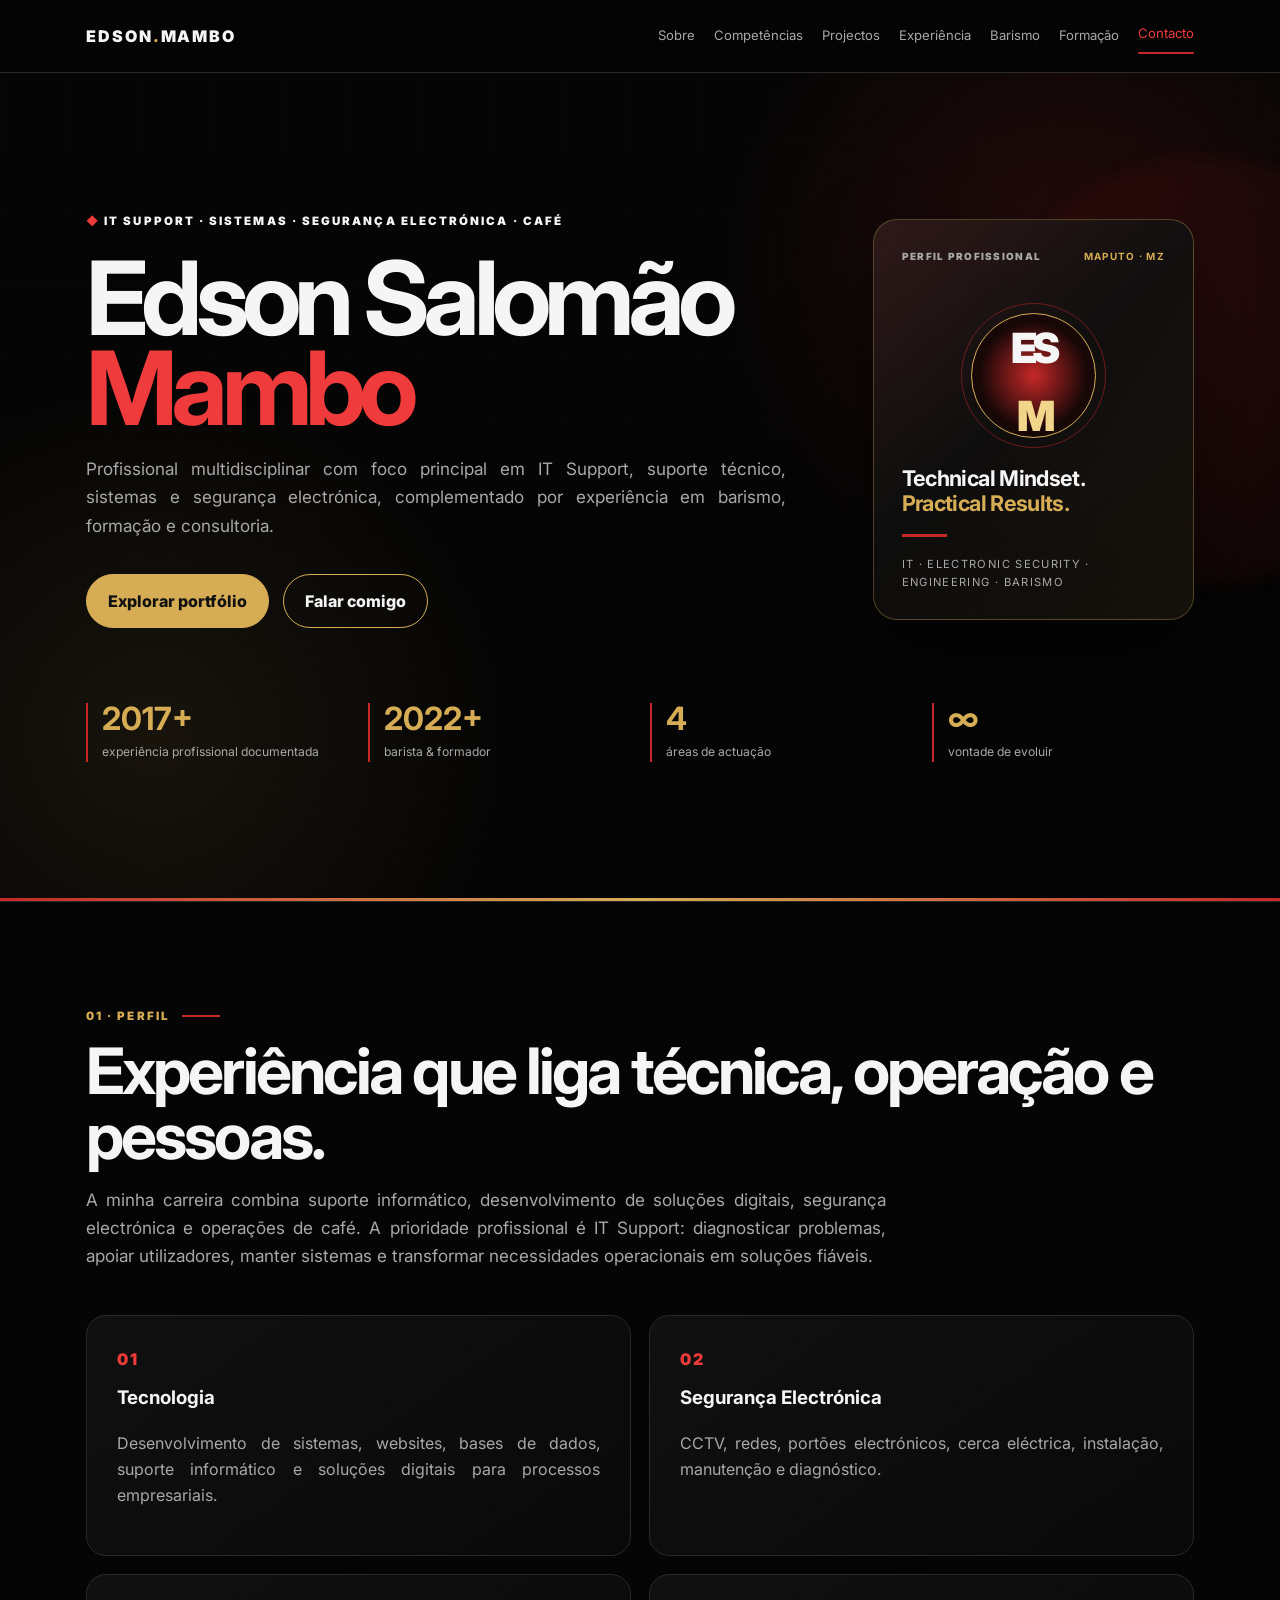
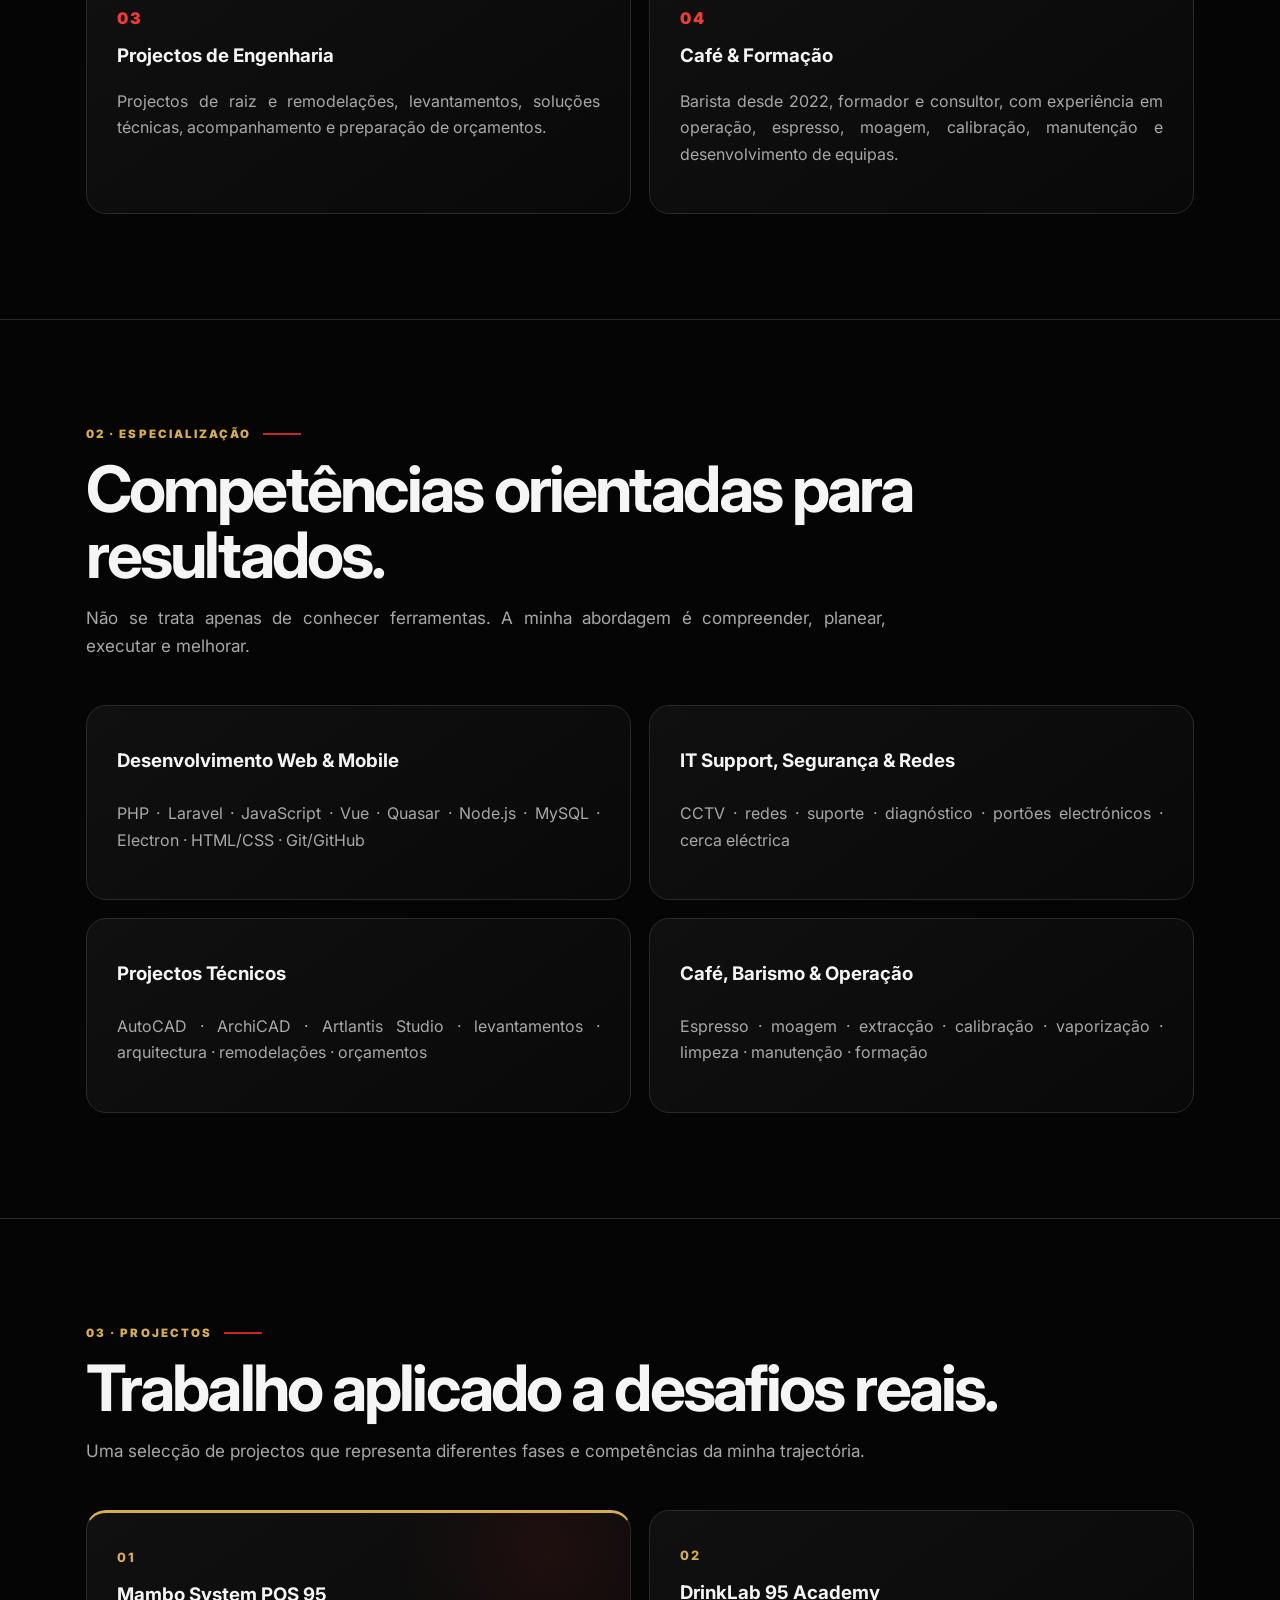
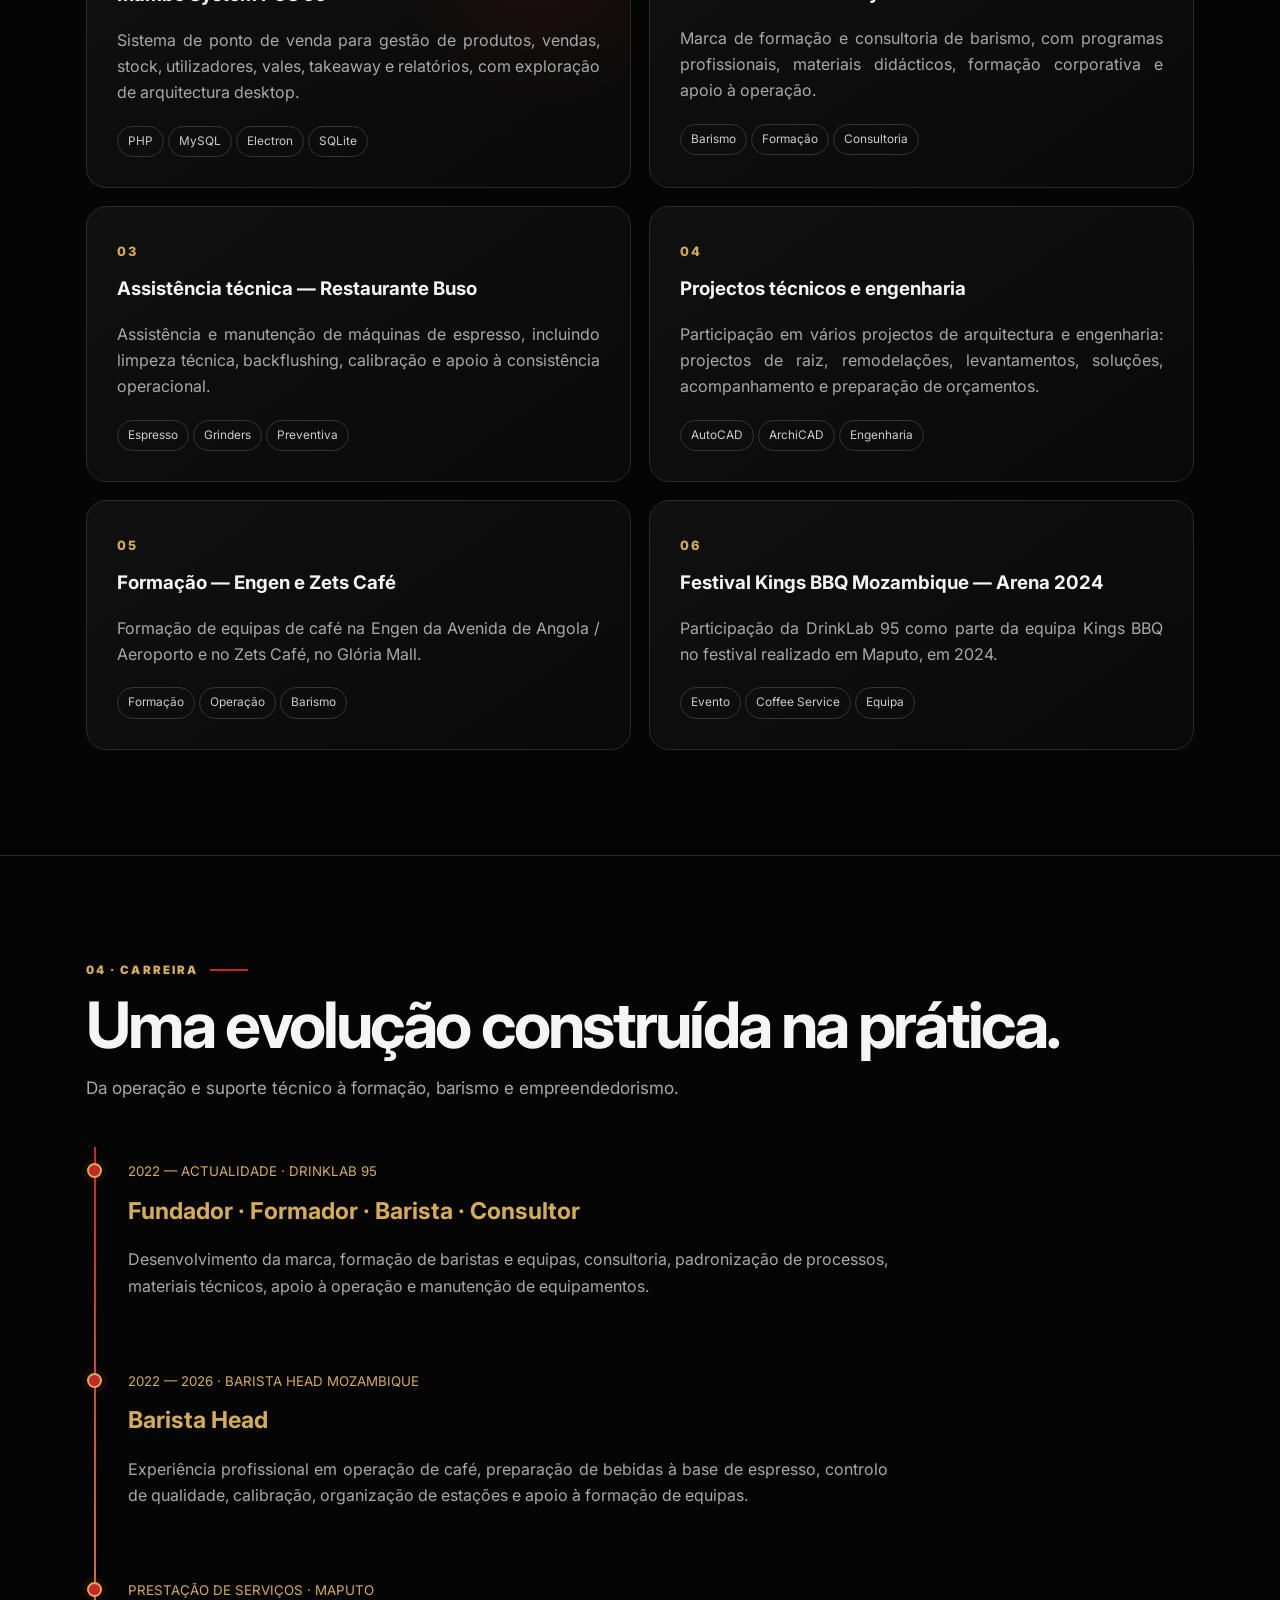
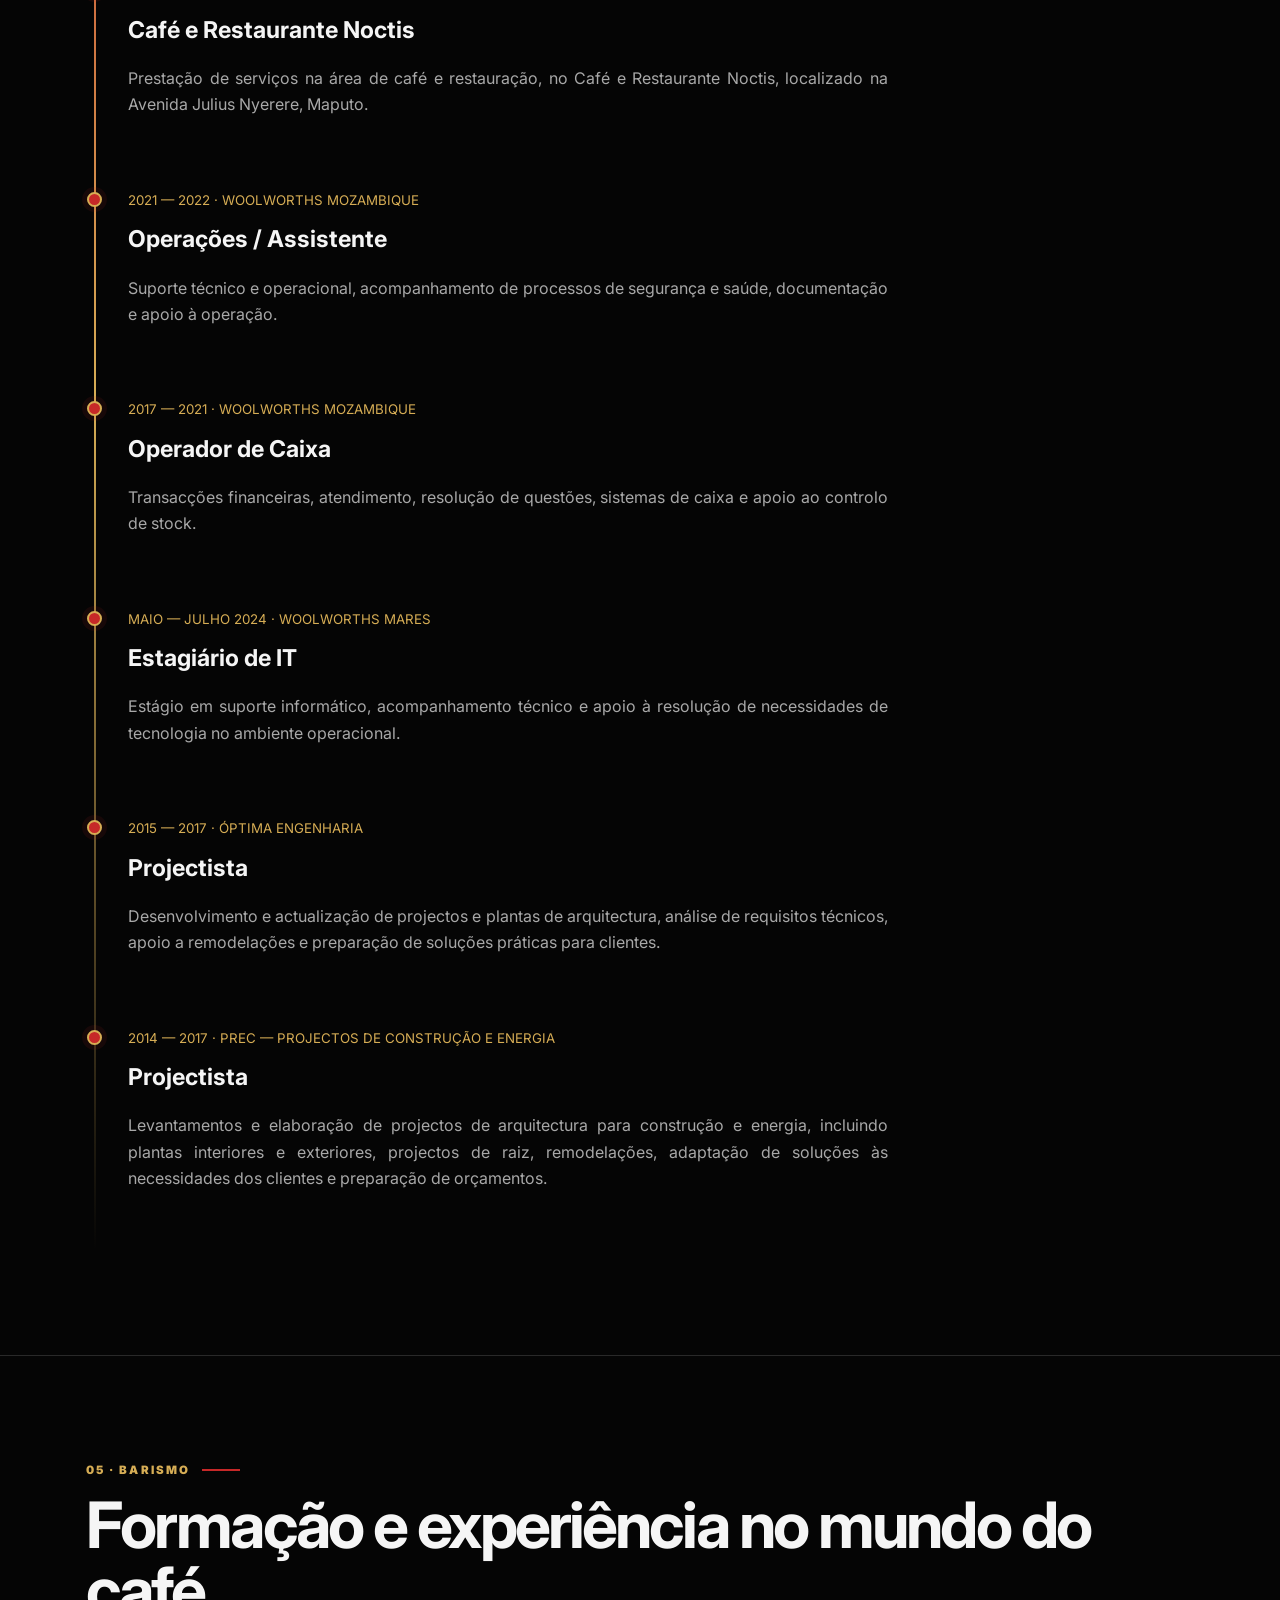
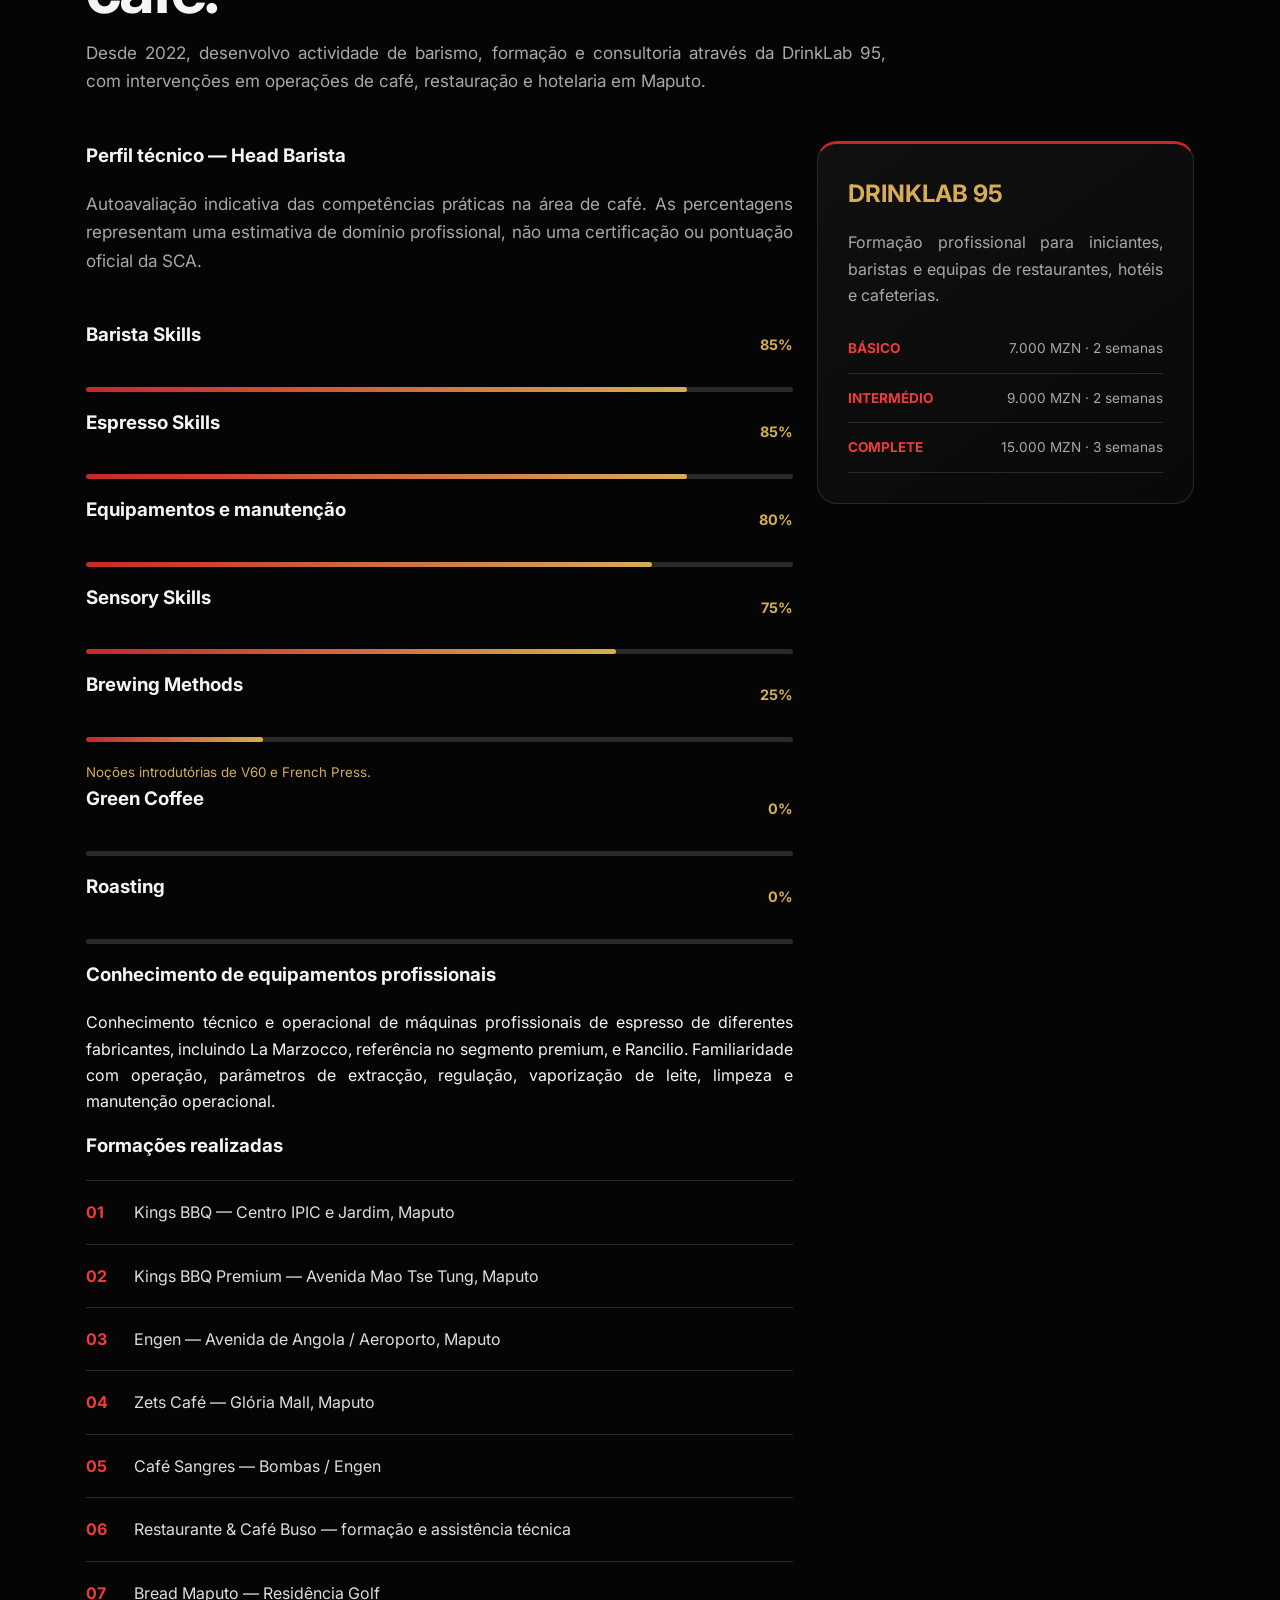
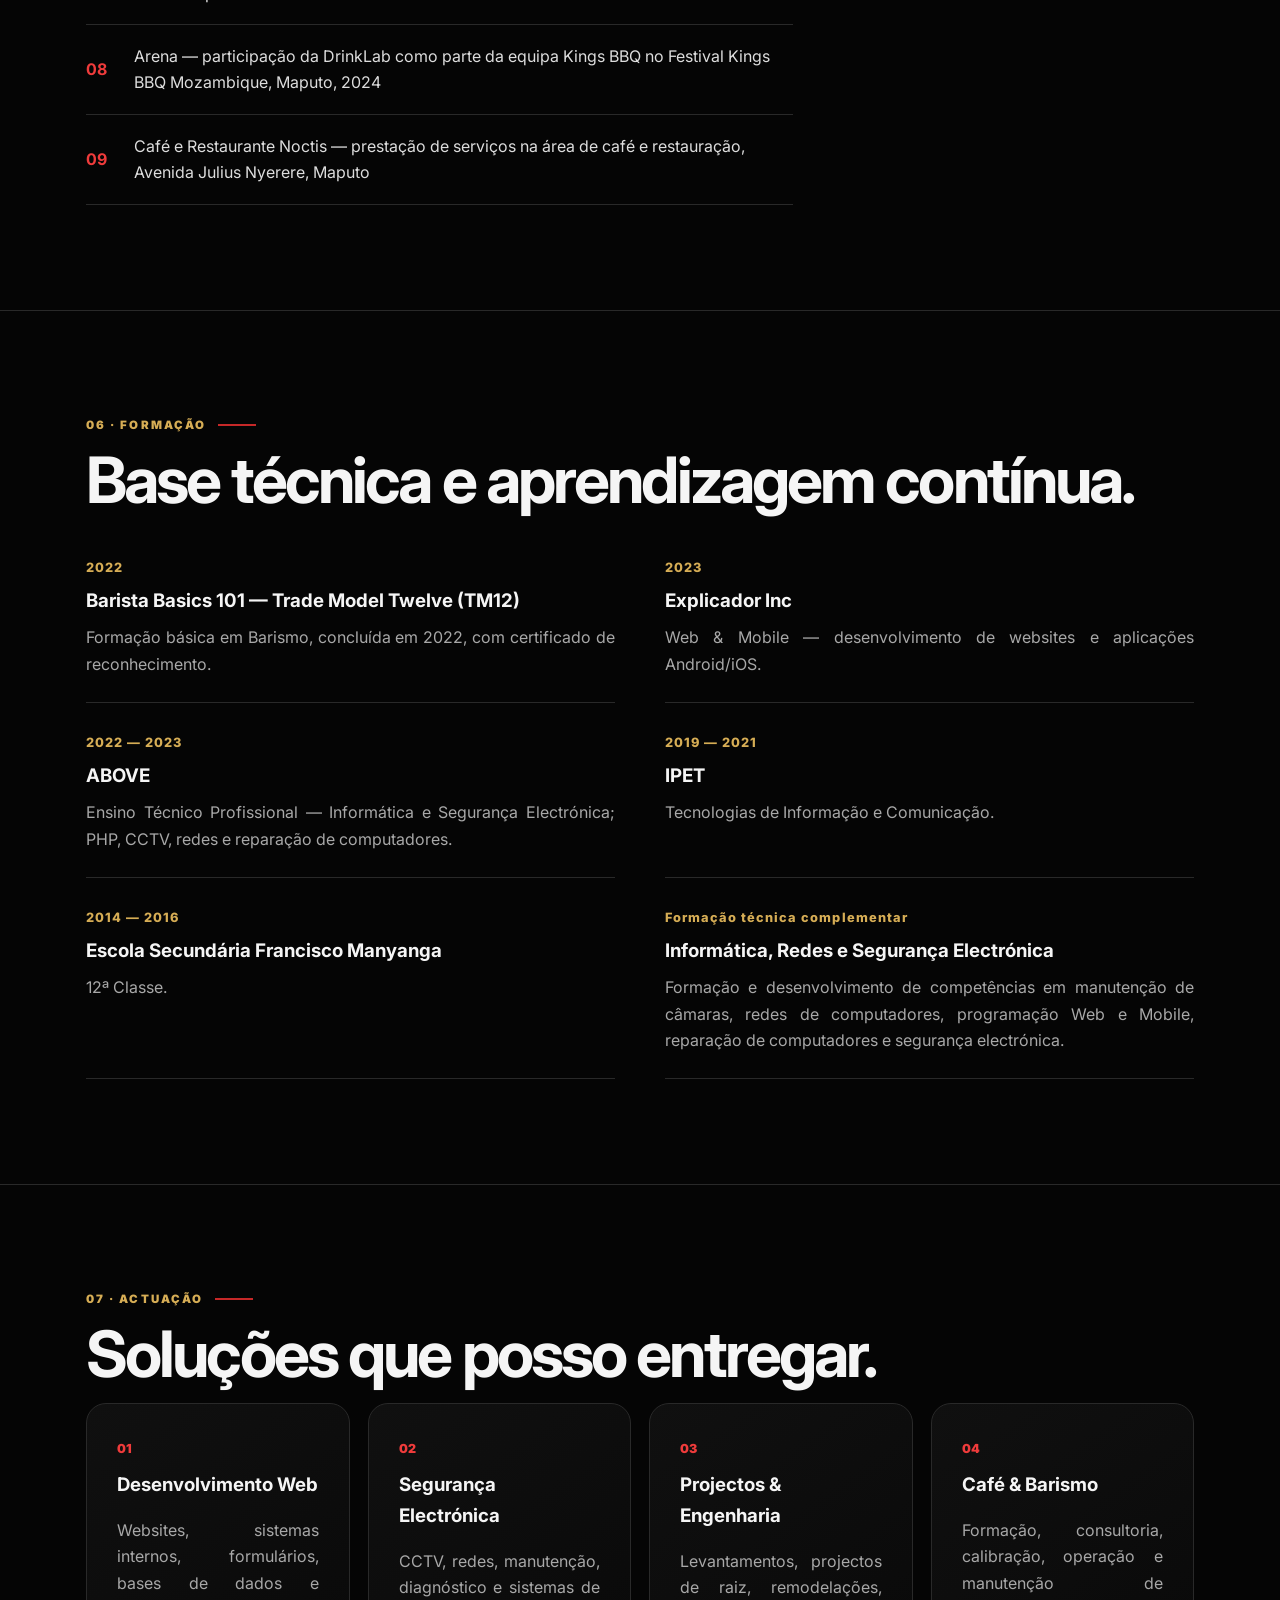
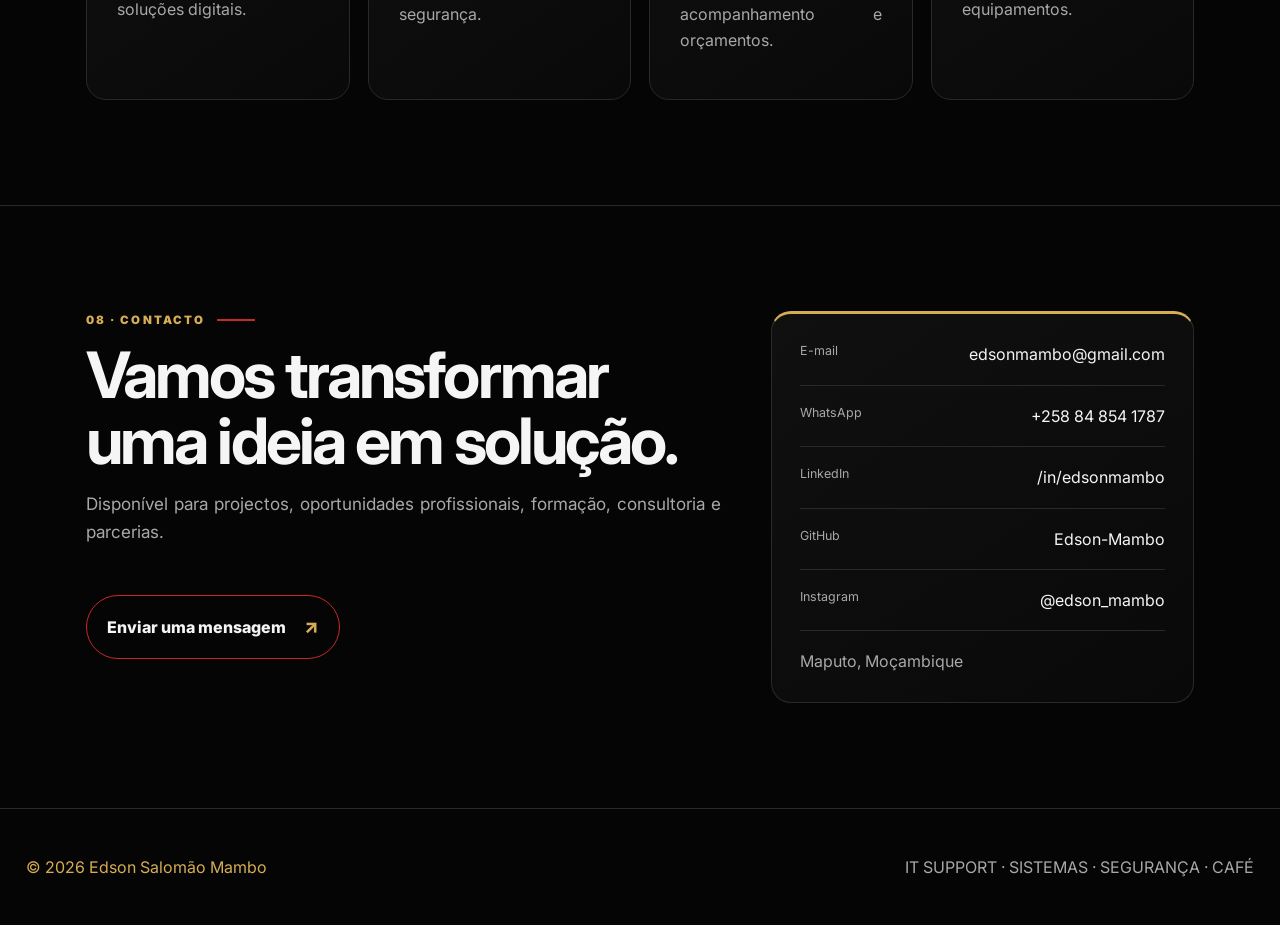
==== commit e4b5012b: "Complete portfolio with project design roles and technical training" ====
--- a/index.html
+++ b/index.html
@@ -15,9 +15,9 @@
 <section id="sobre"><div class="wrap"><div class="section-kicker">01 · PERFIL</div><h2>Experiência que liga técnica, operação e pessoas.</h2><p class="intro">A minha carreira combina suporte informático, desenvolvimento de soluções digitais, segurança electrónica e operações de café. A prioridade profissional é IT Support: diagnosticar problemas, apoiar utilizadores, manter sistemas e transformar necessidades operacionais em soluções fiáveis.</p><div class="profile-grid"><article class="feature"><span class="feature-no">01</span><h3>Tecnologia</h3><p>Desenvolvimento de sistemas, websites, bases de dados, suporte informático e soluções digitais para processos empresariais.</p></article><article class="feature"><span class="feature-no">02</span><h3>Segurança Electrónica</h3><p>CCTV, redes, portões electrónicos, cerca eléctrica, instalação, manutenção e diagnóstico.</p></article><article class="feature"><span class="feature-no">03</span><h3>Projectos de Engenharia</h3><p>Projectos de raiz e remodelações, levantamentos, soluções técnicas, acompanhamento e preparação de orçamentos.</p></article><article class="feature"><span class="feature-no">04</span><h3>Café & Formação</h3><p>Barista desde 2022, formador e consultor, com experiência em operação, espresso, moagem, calibração, manutenção e desenvolvimento de equipas.</p></article></div></div></section>
 <section id="competencias"><div class="wrap"><div class="section-kicker">02 · ESPECIALIZAÇÃO</div><h2>Competências orientadas para resultados.</h2><p class="intro">Não se trata apenas de conhecer ferramentas. A minha abordagem é compreender, planear, executar e melhorar.</p><div class="skills-grid"><article class="skill-card"><div class="skill-head"><h3>Desenvolvimento Web & Mobile</h3></div><p>PHP · Laravel · JavaScript · Vue · Quasar · Node.js · MySQL · Electron · HTML/CSS · Git/GitHub</p></article><article class="skill-card"><div class="skill-head"><h3>IT Support, Segurança & Redes</h3></div><p>CCTV · redes · suporte · diagnóstico · portões electrónicos · cerca eléctrica</p></article><article class="skill-card"><div class="skill-head"><h3>Projectos Técnicos</h3></div><p>AutoCAD · ArchiCAD · Artlantis Studio · levantamentos · arquitectura · remodelações · orçamentos</p></article><article class="skill-card"><div class="skill-head"><h3>Café, Barismo & Operação</h3></div><p>Espresso · moagem · extracção · calibração · vaporização · limpeza · manutenção · formação</p></article></div></div></section>
 <section id="projetos"><div class="wrap"><div class="section-kicker">03 · PROJECTOS</div><h2>Trabalho aplicado a desafios reais.</h2><p class="intro">Uma selecção de projectos que representa diferentes fases e competências da minha trajectória.</p><div class="projects-grid"><article class="project featured-project"><span class="number">01</span><h3>Mambo System POS 95</h3><p>Sistema de ponto de venda para gestão de produtos, vendas, stock, utilizadores, vales, takeaway e relatórios, com exploração de arquitectura desktop.</p><div><span class="tag">PHP</span><span class="tag">MySQL</span><span class="tag">Electron</span><span class="tag">SQLite</span></div></article><article class="project"><span class="number">02</span><h3>DrinkLab 95 Academy</h3><p>Marca de formação e consultoria de barismo, com programas profissionais, materiais didácticos, formação corporativa e apoio à operação.</p><div><span class="tag">Barismo</span><span class="tag">Formação</span><span class="tag">Consultoria</span></div></article><article class="project"><span class="number">03</span><h3>Assistência técnica — Restaurante Buso</h3><p>Assistência e manutenção de máquinas de espresso, incluindo limpeza técnica, backflushing, calibração e apoio à consistência operacional.</p><div><span class="tag">Espresso</span><span class="tag">Grinders</span><span class="tag">Preventiva</span></div></article><article class="project"><span class="number">04</span><h3>Projectos técnicos e engenharia</h3><p>Participação em vários projectos de arquitectura e engenharia: projectos de raiz, remodelações, levantamentos, soluções, acompanhamento e preparação de orçamentos.</p><div><span class="tag">AutoCAD</span><span class="tag">ArchiCAD</span><span class="tag">Engenharia</span></div></article><article class="project"><span class="number">05</span><h3>Formação — Engen e Zets Café</h3><p>Formação de equipas de café na Engen da Avenida de Angola / Aeroporto e no Zets Café, no Glória Mall.</p><div><span class="tag">Formação</span><span class="tag">Operação</span><span class="tag">Barismo</span></div></article><article class="project"><span class="number">06</span><h3>Festival Kings BBQ Mozambique — Arena 2024</h3><p>Participação da DrinkLab 95 como parte da equipa Kings BBQ no festival realizado em Maputo, em 2024.</p><div><span class="tag">Evento</span><span class="tag">Coffee Service</span><span class="tag">Equipa</span></div></article></div></div></section>
-<section id="experiencia"><div class="wrap"><div class="section-kicker">04 · CARREIRA</div><h2>Uma evolução construída na prática.</h2><p class="intro">Da operação e suporte técnico à formação, barismo e empreendedorismo.</p><div class="experience-timeline"><div class="role current"><div class="role-dot"></div><small>2022 — ACTUALIDADE · DRINKLAB 95</small><h3>Fundador · Formador · Barista · Consultor</h3><p>Desenvolvimento da marca, formação de baristas e equipas, consultoria, padronização de processos, materiais técnicos, apoio à operação e manutenção de equipamentos.</p></div><div class="role highlight"><div class="role-dot"></div><small>2022 — 2026 · BARISTA HEAD MOZAMBIQUE</small><h3>Barista Head</h3><p>Experiência profissional em operação de café, preparação de bebidas à base de espresso, controlo de qualidade, calibração, organização de estações e apoio à formação de equipas.</p></div><div class="role"><div class="role-dot"></div><small>PRESTAÇÃO DE SERVIÇOS · MAPUTO</small><h3>Café e Restaurante Noctis</h3><p>Prestação de serviços na área de café e restauração, no Café e Restaurante Noctis, localizado na Avenida Julius Nyerere, Maputo.</p></div><div class="role"><div class="role-dot"></div><small>2021 — 2022 · WOOLWORTHS MOZAMBIQUE</small><h3>Operações / Assistente</h3><p>Suporte técnico e operacional, acompanhamento de processos de segurança e saúde, documentação e apoio à operação.</p></div><div class="role"><div class="role-dot"></div><small>2017 — 2021 · WOOLWORTHS MOZAMBIQUE</small><h3>Operador de Caixa</h3><p>Transacções financeiras, atendimento, resolução de questões, sistemas de caixa e apoio ao controlo de stock.</p></div><div class="role"><div class="role-dot"></div><small>MAIO — JULHO 2024 · WOOLWORTHS MARES</small><h3>Estagiário de IT</h3><p>Estágio em suporte informático, acompanhamento técnico e apoio à resolução de necessidades de tecnologia no ambiente operacional.</p></div></div></div></section>
+<section id="experiencia"><div class="wrap"><div class="section-kicker">04 · CARREIRA</div><h2>Uma evolução construída na prática.</h2><p class="intro">Da operação e suporte técnico à formação, barismo e empreendedorismo.</p><div class="experience-timeline"><div class="role current"><div class="role-dot"></div><small>2022 — ACTUALIDADE · DRINKLAB 95</small><h3>Fundador · Formador · Barista · Consultor</h3><p>Desenvolvimento da marca, formação de baristas e equipas, consultoria, padronização de processos, materiais técnicos, apoio à operação e manutenção de equipamentos.</p></div><div class="role highlight"><div class="role-dot"></div><small>2022 — 2026 · BARISTA HEAD MOZAMBIQUE</small><h3>Barista Head</h3><p>Experiência profissional em operação de café, preparação de bebidas à base de espresso, controlo de qualidade, calibração, organização de estações e apoio à formação de equipas.</p></div><div class="role"><div class="role-dot"></div><small>PRESTAÇÃO DE SERVIÇOS · MAPUTO</small><h3>Café e Restaurante Noctis</h3><p>Prestação de serviços na área de café e restauração, no Café e Restaurante Noctis, localizado na Avenida Julius Nyerere, Maputo.</p></div><div class="role"><div class="role-dot"></div><small>2021 — 2022 · WOOLWORTHS MOZAMBIQUE</small><h3>Operações / Assistente</h3><p>Suporte técnico e operacional, acompanhamento de processos de segurança e saúde, documentação e apoio à operação.</p></div><div class="role"><div class="role-dot"></div><small>2017 — 2021 · WOOLWORTHS MOZAMBIQUE</small><h3>Operador de Caixa</h3><p>Transacções financeiras, atendimento, resolução de questões, sistemas de caixa e apoio ao controlo de stock.</p></div><div class="role"><div class="role-dot"></div><small>MAIO — JULHO 2024 · WOOLWORTHS MARES</small><h3>Estagiário de IT</h3><p>Estágio em suporte informático, acompanhamento técnico e apoio à resolução de necessidades de tecnologia no ambiente operacional.</p></div><div class="role"><div class="role-dot"></div><small>2015 — 2017 · ÓPTIMA ENGENHARIA</small><h3>Projectista</h3><p>Desenvolvimento e actualização de projectos e plantas de arquitectura, análise de requisitos técnicos, apoio a remodelações e preparação de soluções práticas para clientes.</p></div><div class="role"><div class="role-dot"></div><small>2014 — 2017 · PREC — PROJECTOS DE CONSTRUÇÃO E ENERGIA</small><h3>Projectista</h3><p>Levantamentos e elaboração de projectos de arquitectura para construção e energia, incluindo plantas interiores e exteriores, projectos de raiz, remodelações, adaptação de soluções às necessidades dos clientes e preparação de orçamentos.</p></div></div></div></section>
 <section id="barismo"><div class="wrap"><div class="section-kicker">05 · BARISMO</div><h2>Formação e experiência no mundo do café.</h2><p class="intro">Desde 2022, desenvolvo actividade de barismo, formação e consultoria através da DrinkLab 95, com intervenções em operações de café, restauração e hotelaria em Maputo.</p><div class="barismo-layout"><div class="barismo-main"><h3>Perfil técnico — Head Barista</h3><p class="intro">Autoavaliação indicativa das competências práticas na área de café. As percentagens representam uma estimativa de domínio profissional, não uma certificação ou pontuação oficial da SCA.</p><div class="coffee-skills"><div class="coffee-skill"><div class="skill-head"><h3>Barista Skills</h3><b>85%</b></div><div class="bar"><i style="width:85%"></i></div></div><div class="coffee-skill"><div class="skill-head"><h3>Espresso Skills</h3><b>85%</b></div><div class="bar"><i style="width:85%"></i></div></div><div class="coffee-skill"><div class="skill-head"><h3>Equipamentos e manutenção</h3><b>80%</b></div><div class="bar"><i style="width:80%"></i></div></div><div class="coffee-skill"><div class="skill-head"><h3>Sensory Skills</h3><b>75%</b></div><div class="bar"><i style="width:75%"></i></div></div><div class="coffee-skill"><div class="skill-head"><h3>Brewing Methods</h3><b>25%</b></div><div class="bar"><i style="width:25%"></i></div><small>Noções introdutórias de V60 e French Press.</small></div><div class="coffee-skill"><div class="skill-head"><h3>Green Coffee</h3><b>0%</b></div><div class="bar"><i style="width:0%"></i></div></div><div class="coffee-skill"><div class="skill-head"><h3>Roasting</h3><b>0%</b></div><div class="bar"><i style="width:0%"></i></div></div></div><h3>Conhecimento de equipamentos profissionais</h3><p>Conhecimento técnico e operacional de máquinas profissionais de espresso de diferentes fabricantes, incluindo La Marzocco, referência no segmento premium, e Rancilio. Familiaridade com operação, parâmetros de extracção, regulação, vaporização de leite, limpeza e manutenção operacional.</p><h3>Formações realizadas</h3><div class="client-list"><div><b>01</b><span>Kings BBQ — Centro IPIC e Jardim, Maputo</span></div><div><b>02</b><span>Kings BBQ Premium — Avenida Mao Tse Tung, Maputo</span></div><div><b>03</b><span>Engen — Avenida de Angola / Aeroporto, Maputo</span></div><div><b>04</b><span>Zets Café — Glória Mall, Maputo</span></div><div><b>05</b><span>Café Sangres — Bombas / Engen</span></div><div><b>06</b><span>Restaurante & Café Buso — formação e assistência técnica</span></div><div><b>07</b><span>Bread Maputo — Residência Golf</span></div><div><b>08</b><span>Arena — participação da DrinkLab como parte da equipa Kings BBQ no Festival Kings BBQ Mozambique, Maputo, 2024</span></div><div><b>09</b><span>Café e Restaurante Noctis — prestação de serviços na área de café e restauração, Avenida Julius Nyerere, Maputo</span></div></div></div><aside class="barismo-note"><strong>DRINKLAB 95</strong><p>Formação profissional para iniciantes, baristas e equipas de restaurantes, hotéis e cafeterias.</p><div class="course"><b>BÁSICO</b><span>7.000 MZN · 2 semanas</span></div><div class="course"><b>INTERMÉDIO</b><span>9.000 MZN · 2 semanas</span></div><div class="course"><b>COMPLETE</b><span>15.000 MZN · 3 semanas</span></div></aside></div></div></section>
-<section id="formacao"><div class="wrap"><div class="section-kicker">06 · FORMAÇÃO</div><h2>Base técnica e aprendizagem contínua.</h2><div class="education"><article><span>2022</span><h3>Barista Basics 101 — Trade Model Twelve (TM12)</h3><p>Formação básica em Barismo, concluída em 2022, com certificado de reconhecimento.</p></article><article><span>2023</span><h3>Explicador Inc</h3><p>Web & Mobile — desenvolvimento de websites e aplicações Android/iOS.</p></article><article><span>2022 — 2023</span><h3>ABOVE</h3><p>Ensino Técnico Profissional — Informática e Segurança Electrónica; PHP, CCTV, redes e reparação de computadores.</p></article><article><span>2019 — 2021</span><h3>IPET</h3><p>Tecnologias de Informação e Comunicação.</p></article><article><span>2014 — 2016</span><h3>Escola Secundária Francisco Manyanga</h3><p>12ª Classe.</p></article></div></div></section>
+<section id="formacao"><div class="wrap"><div class="section-kicker">06 · FORMAÇÃO</div><h2>Base técnica e aprendizagem contínua.</h2><div class="education"><article><span>2022</span><h3>Barista Basics 101 — Trade Model Twelve (TM12)</h3><p>Formação básica em Barismo, concluída em 2022, com certificado de reconhecimento.</p></article><article><span>2023</span><h3>Explicador Inc</h3><p>Web & Mobile — desenvolvimento de websites e aplicações Android/iOS.</p></article><article><span>2022 — 2023</span><h3>ABOVE</h3><p>Ensino Técnico Profissional — Informática e Segurança Electrónica; PHP, CCTV, redes e reparação de computadores.</p></article><article><span>2019 — 2021</span><h3>IPET</h3><p>Tecnologias de Informação e Comunicação.</p></article><article><span>2014 — 2016</span><h3>Escola Secundária Francisco Manyanga</h3><p>12ª Classe.</p></article><article><span>Formação técnica complementar</span><h3>Informática, Redes e Segurança Electrónica</h3><p>Formação e desenvolvimento de competências em manutenção de câmaras, redes de computadores, programação Web e Mobile, reparação de computadores e segurança electrónica.</p></article></div></div></section>
 <section id="servicos"><div class="wrap"><div class="section-kicker">07 · ACTUAÇÃO</div><h2>Soluções que posso entregar.</h2><div class="service-grid"><article><span>01</span><h3>Desenvolvimento Web</h3><p>Websites, sistemas internos, formulários, bases de dados e soluções digitais.</p></article><article><span>02</span><h3>Segurança Electrónica</h3><p>CCTV, redes, manutenção, diagnóstico e sistemas de segurança.</p></article><article><span>03</span><h3>Projectos & Engenharia</h3><p>Levantamentos, projectos de raiz, remodelações, acompanhamento e orçamentos.</p></article><article><span>04</span><h3>Café & Barismo</h3><p>Formação, consultoria, calibração, operação e manutenção de equipamentos.</p></article></div></div></section>
 <section id="contacto"><div class="wrap contact"><div><div class="section-kicker">08 · CONTACTO</div><h2>Vamos transformar uma ideia em solução.</h2><p class="intro">Disponível para projectos, oportunidades profissionais, formação, consultoria e parcerias.</p><a class="contact-cta" href="mailto:edsonmambo@gmail.com">Enviar uma mensagem <span>↗</span></a></div><div class="contact-card"><a href="mailto:edsonmambo@gmail.com"><span>E-mail</span>edsonmambo@gmail.com</a><a href="https://wa.me/258848541787"><span>WhatsApp</span>+258 84 854 1787</a><a href="https://www.linkedin.com/in/edsonmambo"><span>LinkedIn</span>/in/edsonmambo</a><a href="https://github.com/Edson-Mambo"><span>GitHub</span>Edson-Mambo</a><a href="https://instagram.com/edson_mambo"><span>Instagram</span>@edson_mambo</a><p>Maputo, Moçambique</p></div></div></section>
 </main><footer><span>© <span id="year">2026</span> Edson Salomão Mambo</span><span>IT SUPPORT · SISTEMAS · SEGURANÇA · CAFÉ</span></footer>
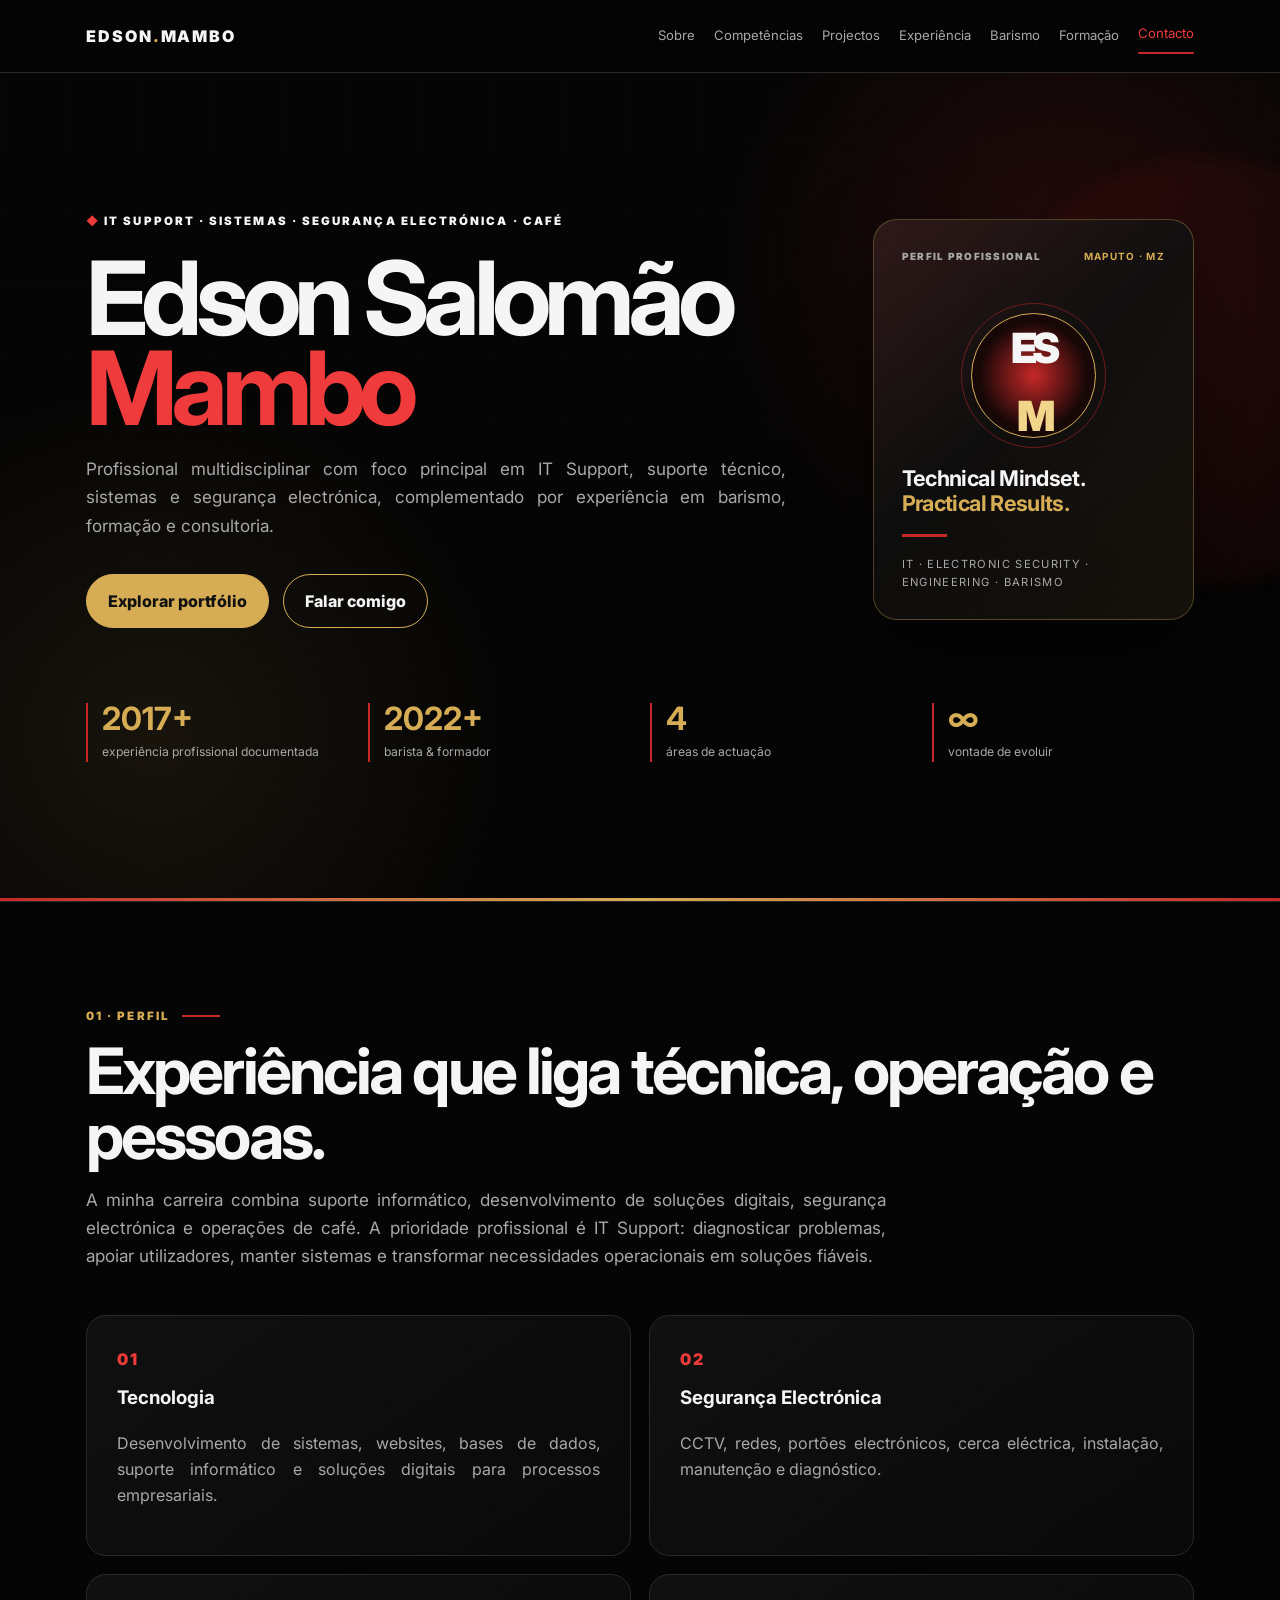
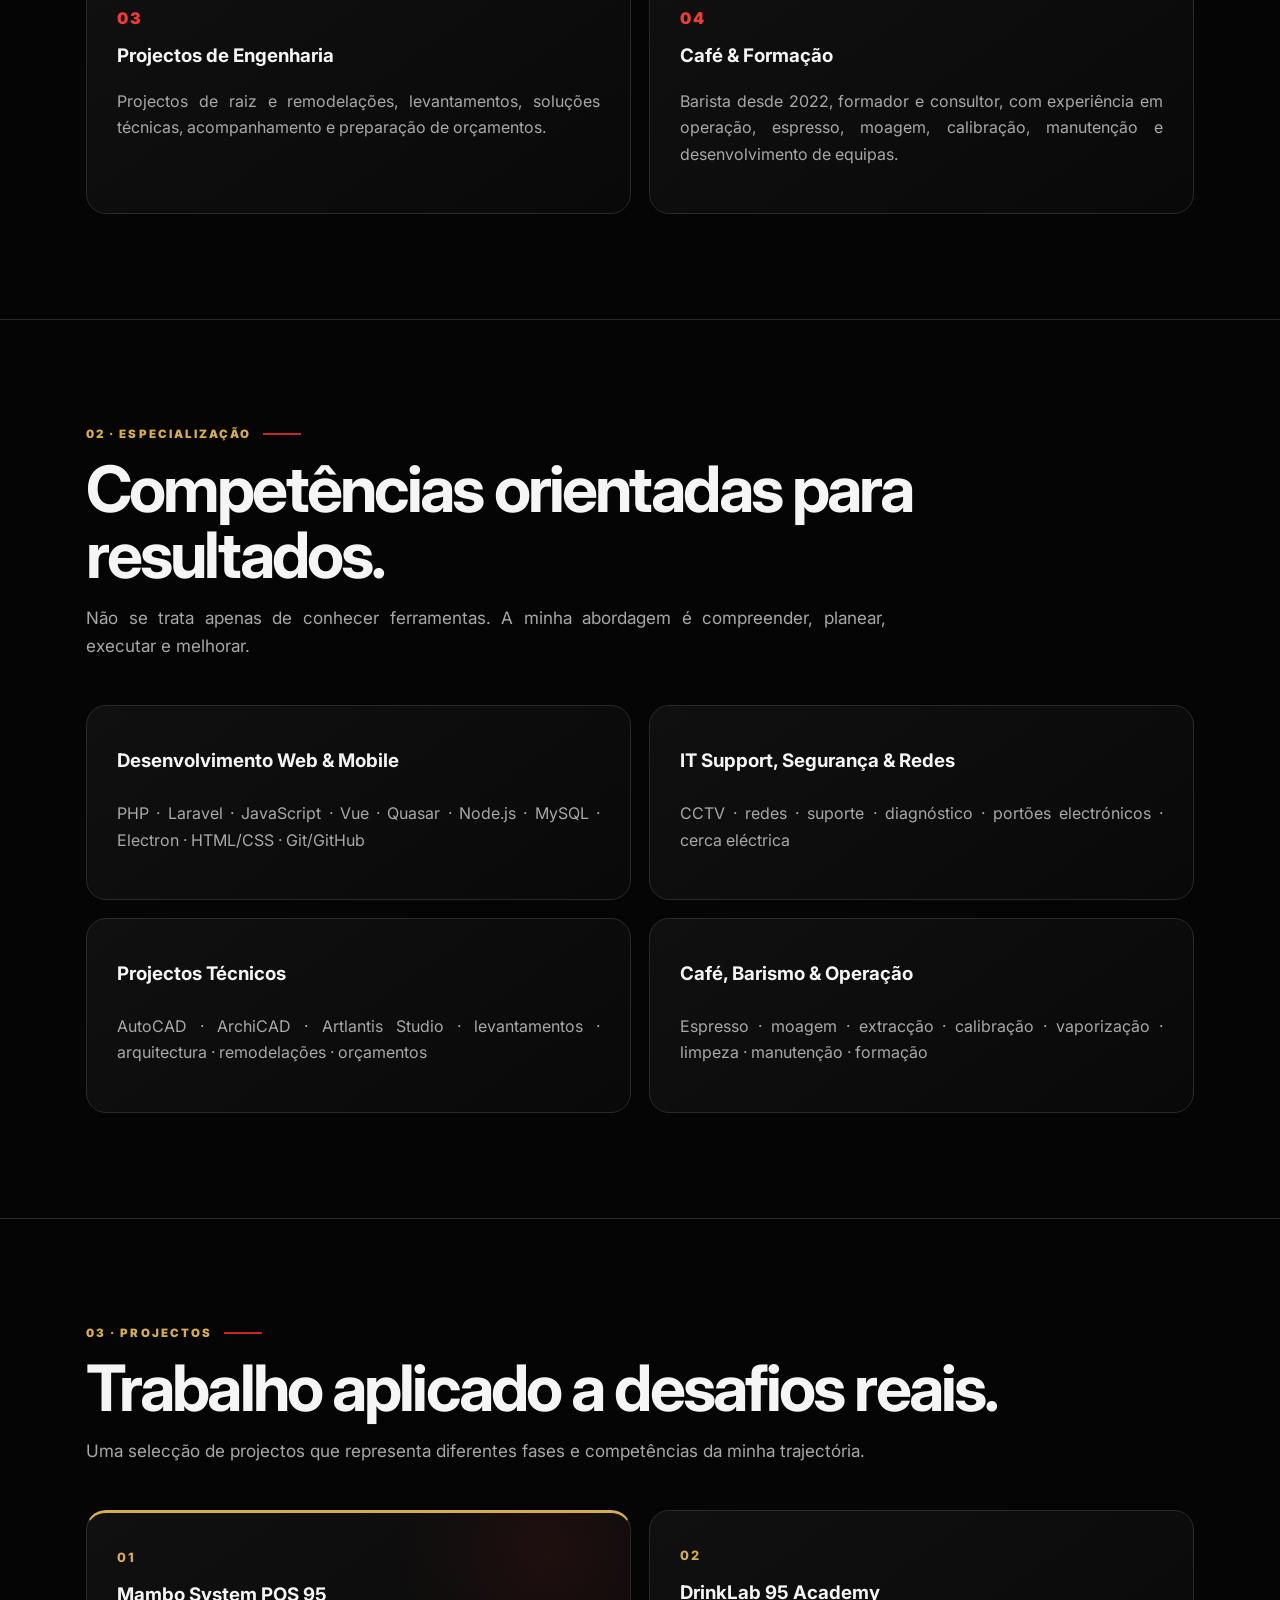
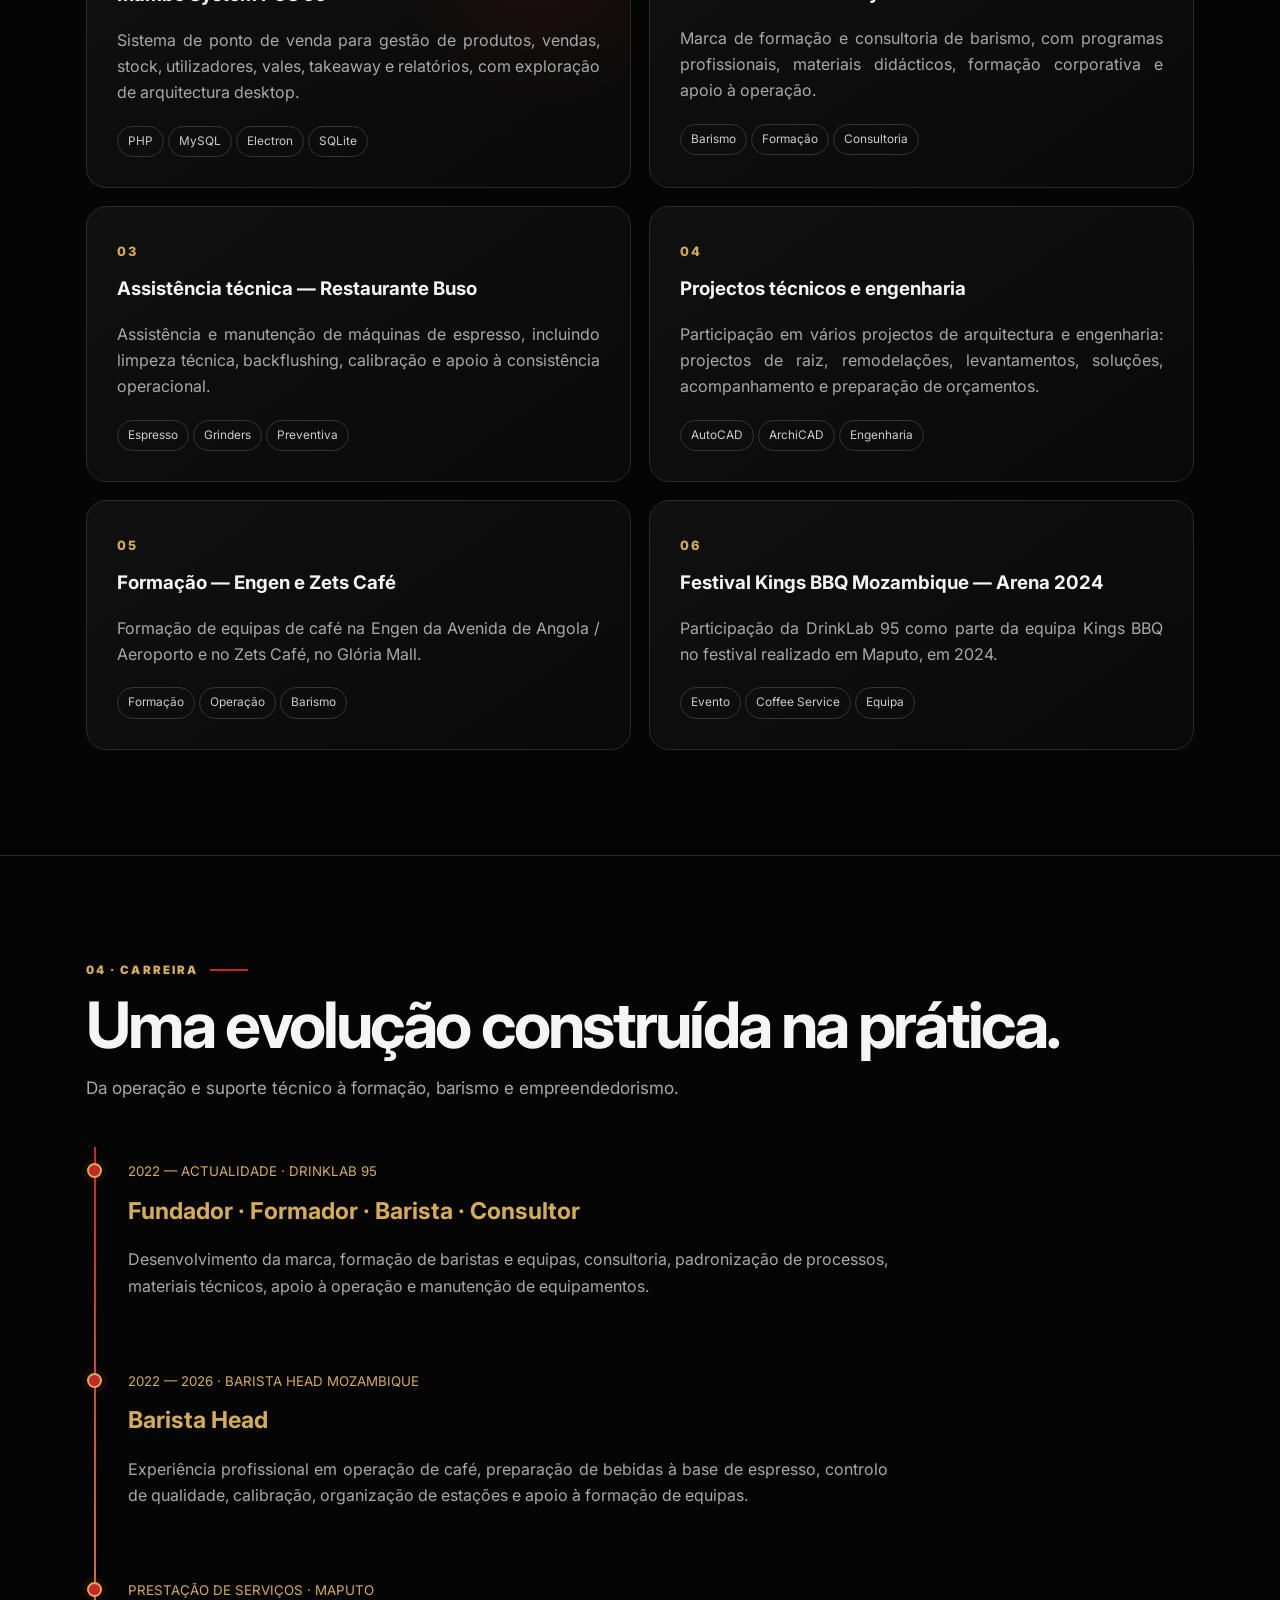
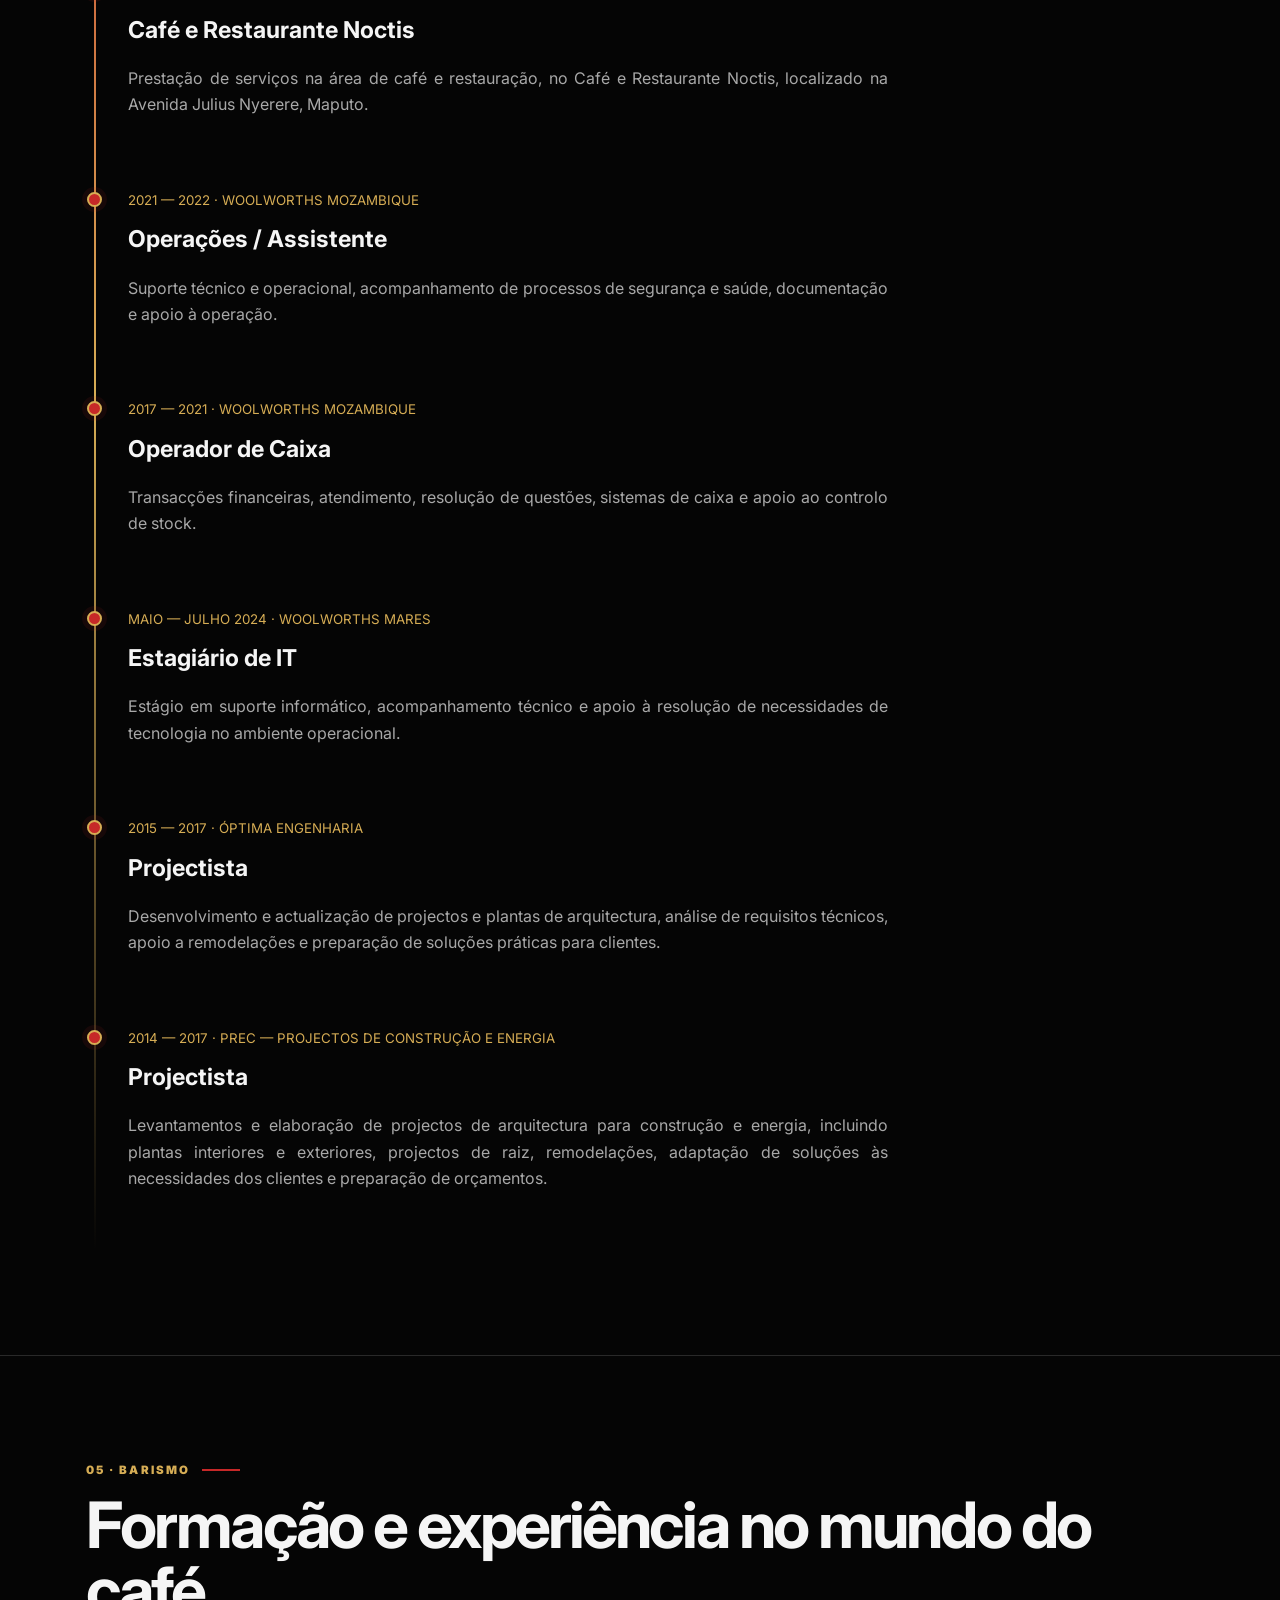
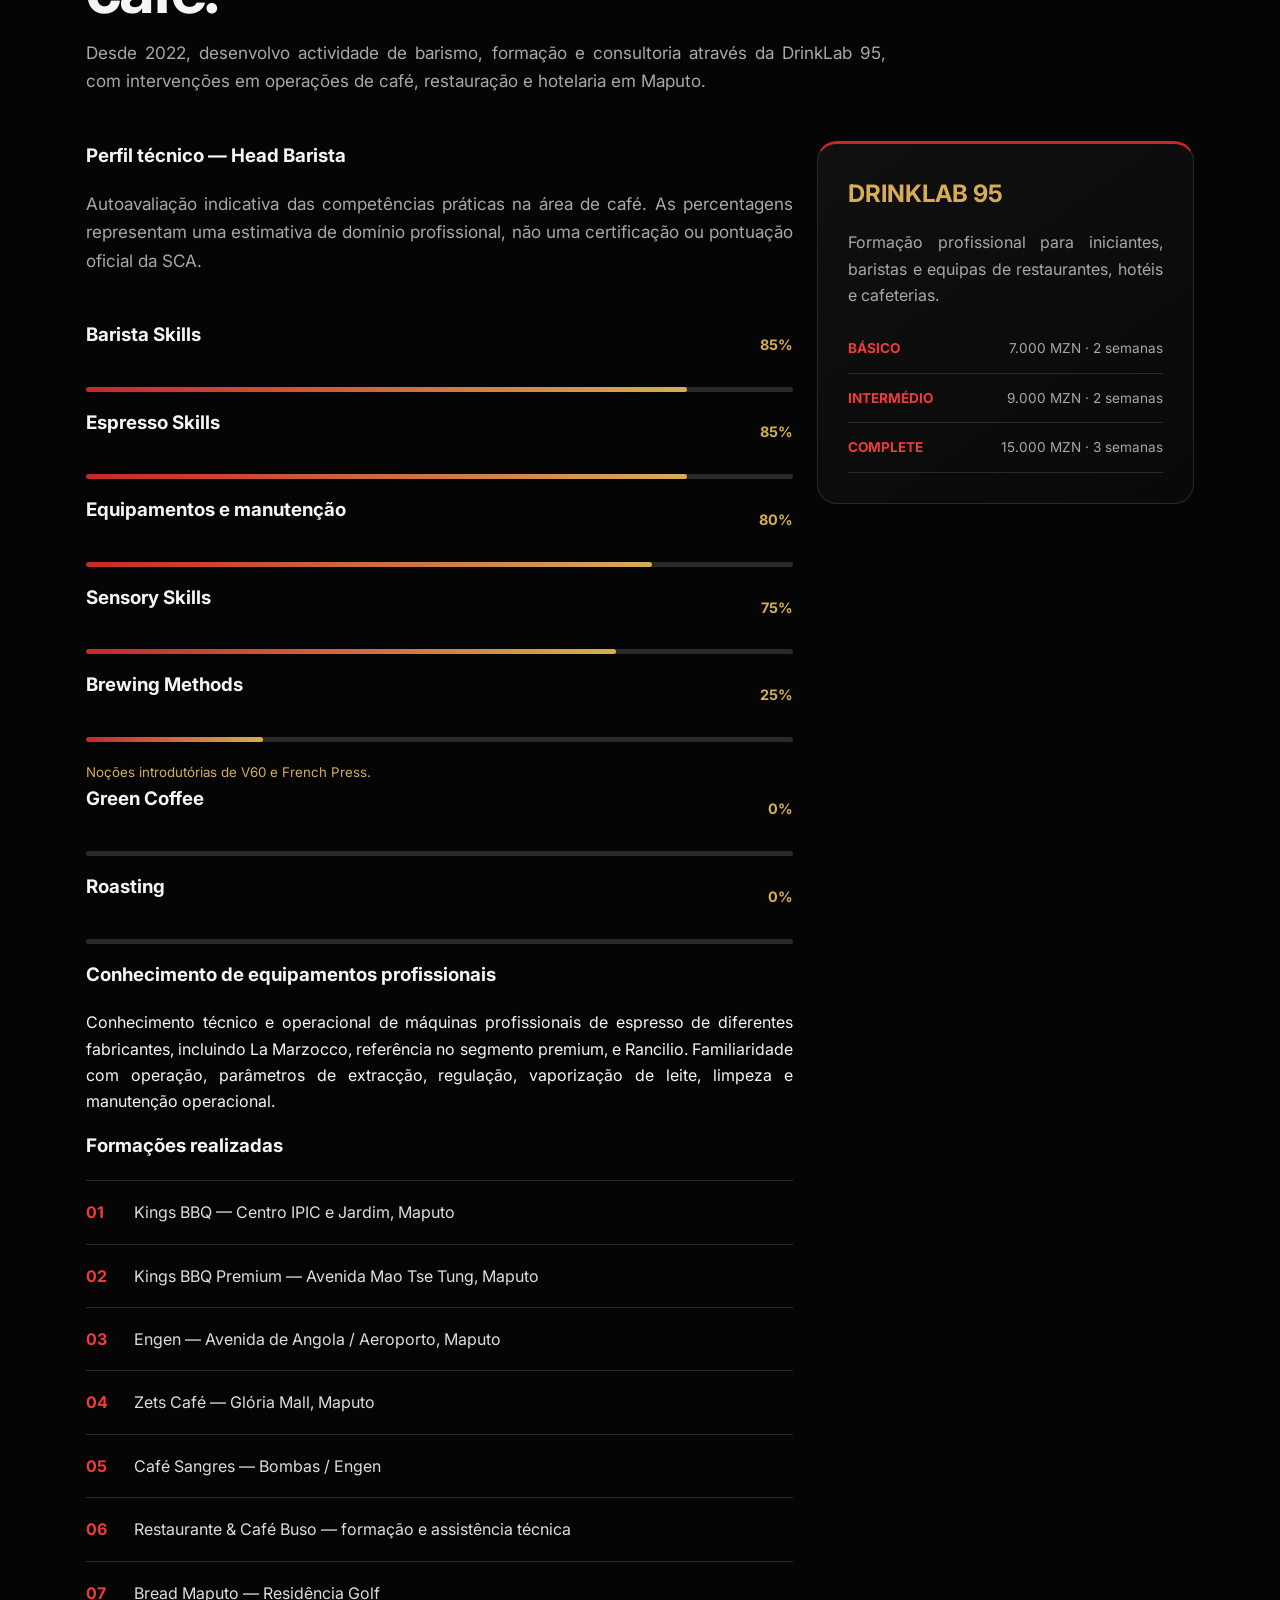
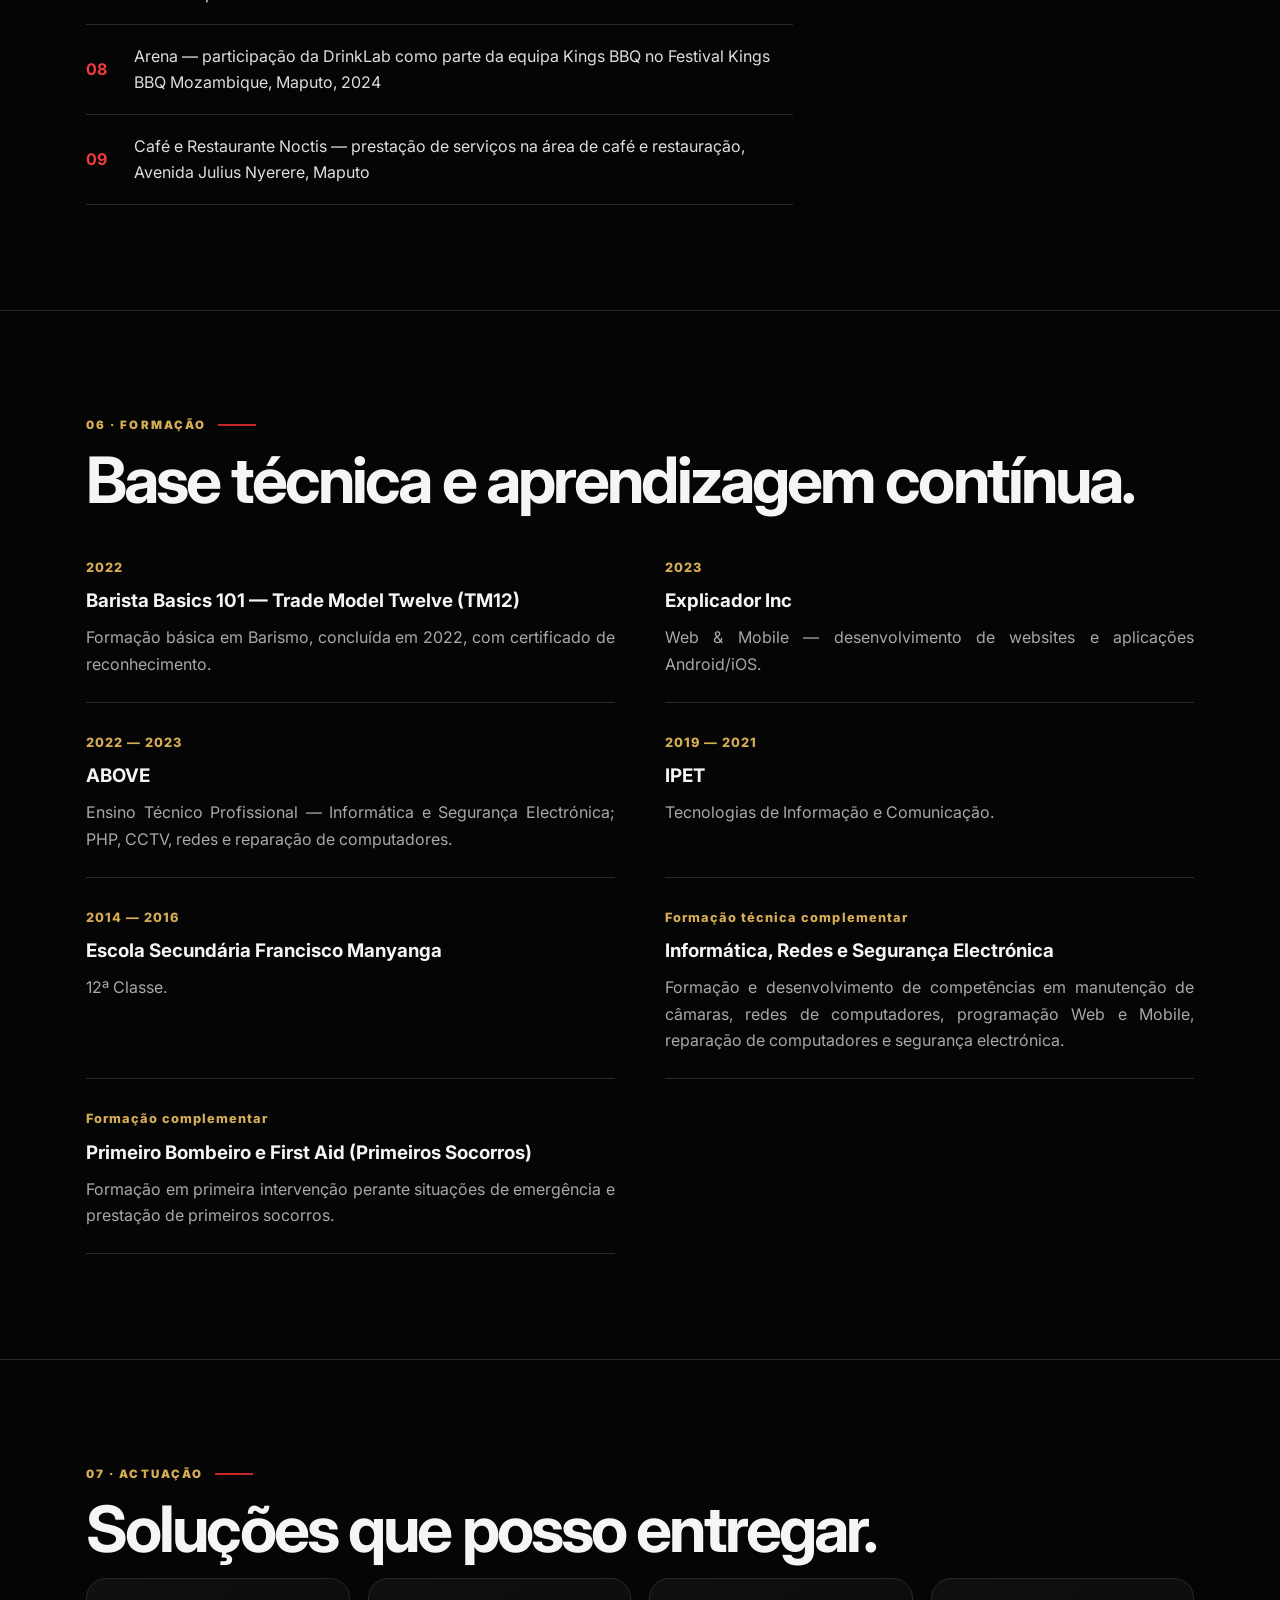
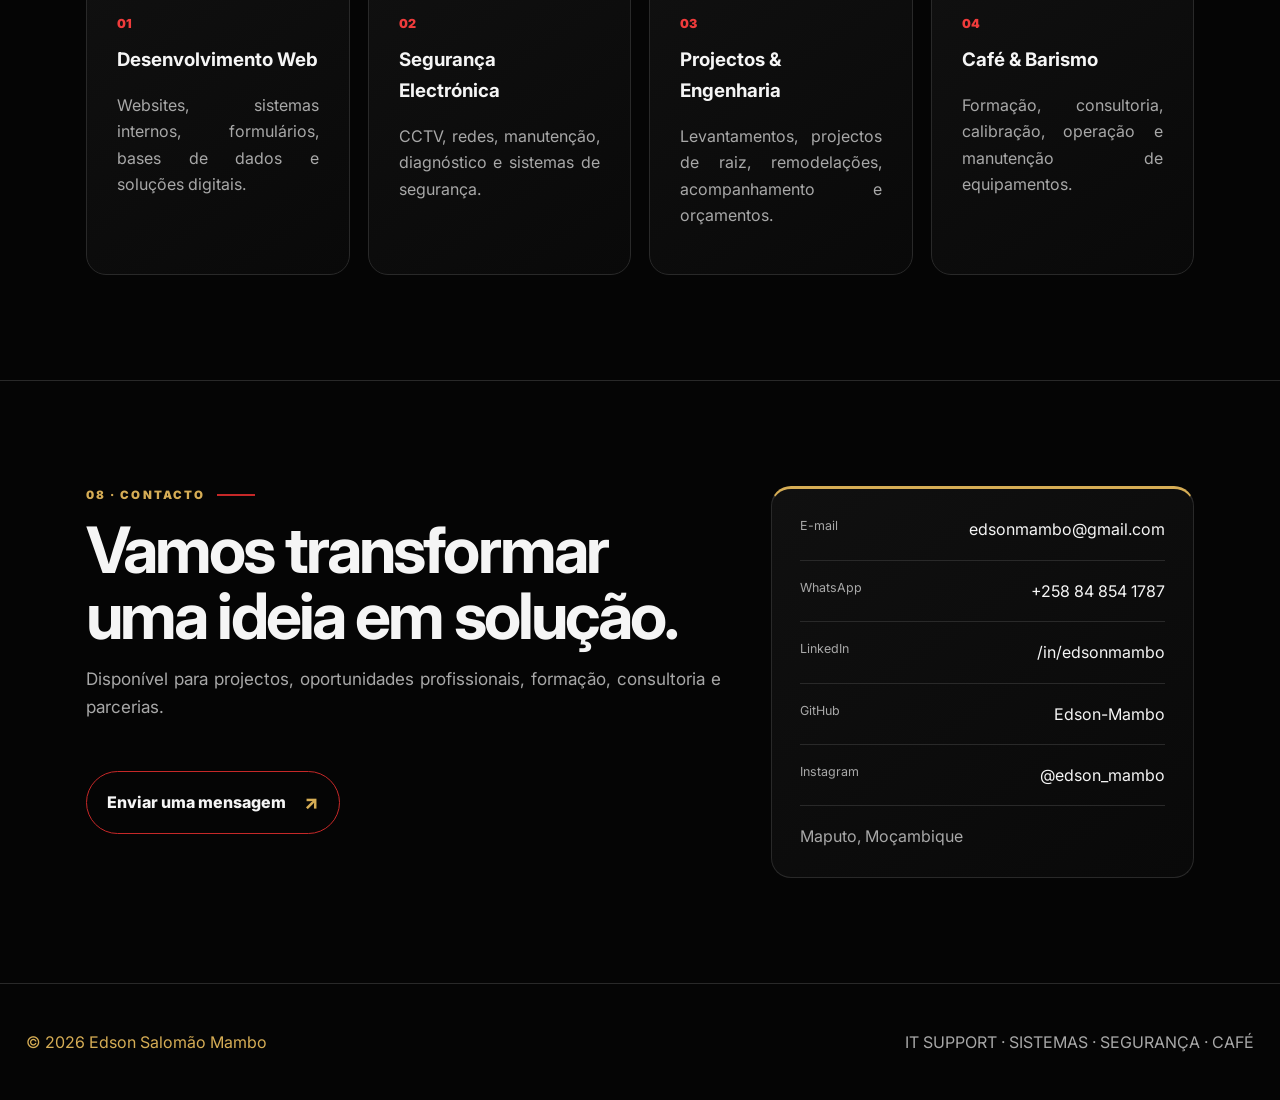
==== commit 72f83ab4: "Adicionar formação em Primeiro Bombeiro e First Aid" ====
--- a/index.html
+++ b/index.html
@@ -17,7 +17,7 @@
 <section id="projetos"><div class="wrap"><div class="section-kicker">03 · PROJECTOS</div><h2>Trabalho aplicado a desafios reais.</h2><p class="intro">Uma selecção de projectos que representa diferentes fases e competências da minha trajectória.</p><div class="projects-grid"><article class="project featured-project"><span class="number">01</span><h3>Mambo System POS 95</h3><p>Sistema de ponto de venda para gestão de produtos, vendas, stock, utilizadores, vales, takeaway e relatórios, com exploração de arquitectura desktop.</p><div><span class="tag">PHP</span><span class="tag">MySQL</span><span class="tag">Electron</span><span class="tag">SQLite</span></div></article><article class="project"><span class="number">02</span><h3>DrinkLab 95 Academy</h3><p>Marca de formação e consultoria de barismo, com programas profissionais, materiais didácticos, formação corporativa e apoio à operação.</p><div><span class="tag">Barismo</span><span class="tag">Formação</span><span class="tag">Consultoria</span></div></article><article class="project"><span class="number">03</span><h3>Assistência técnica — Restaurante Buso</h3><p>Assistência e manutenção de máquinas de espresso, incluindo limpeza técnica, backflushing, calibração e apoio à consistência operacional.</p><div><span class="tag">Espresso</span><span class="tag">Grinders</span><span class="tag">Preventiva</span></div></article><article class="project"><span class="number">04</span><h3>Projectos técnicos e engenharia</h3><p>Participação em vários projectos de arquitectura e engenharia: projectos de raiz, remodelações, levantamentos, soluções, acompanhamento e preparação de orçamentos.</p><div><span class="tag">AutoCAD</span><span class="tag">ArchiCAD</span><span class="tag">Engenharia</span></div></article><article class="project"><span class="number">05</span><h3>Formação — Engen e Zets Café</h3><p>Formação de equipas de café na Engen da Avenida de Angola / Aeroporto e no Zets Café, no Glória Mall.</p><div><span class="tag">Formação</span><span class="tag">Operação</span><span class="tag">Barismo</span></div></article><article class="project"><span class="number">06</span><h3>Festival Kings BBQ Mozambique — Arena 2024</h3><p>Participação da DrinkLab 95 como parte da equipa Kings BBQ no festival realizado em Maputo, em 2024.</p><div><span class="tag">Evento</span><span class="tag">Coffee Service</span><span class="tag">Equipa</span></div></article></div></div></section>
 <section id="experiencia"><div class="wrap"><div class="section-kicker">04 · CARREIRA</div><h2>Uma evolução construída na prática.</h2><p class="intro">Da operação e suporte técnico à formação, barismo e empreendedorismo.</p><div class="experience-timeline"><div class="role current"><div class="role-dot"></div><small>2022 — ACTUALIDADE · DRINKLAB 95</small><h3>Fundador · Formador · Barista · Consultor</h3><p>Desenvolvimento da marca, formação de baristas e equipas, consultoria, padronização de processos, materiais técnicos, apoio à operação e manutenção de equipamentos.</p></div><div class="role highlight"><div class="role-dot"></div><small>2022 — 2026 · BARISTA HEAD MOZAMBIQUE</small><h3>Barista Head</h3><p>Experiência profissional em operação de café, preparação de bebidas à base de espresso, controlo de qualidade, calibração, organização de estações e apoio à formação de equipas.</p></div><div class="role"><div class="role-dot"></div><small>PRESTAÇÃO DE SERVIÇOS · MAPUTO</small><h3>Café e Restaurante Noctis</h3><p>Prestação de serviços na área de café e restauração, no Café e Restaurante Noctis, localizado na Avenida Julius Nyerere, Maputo.</p></div><div class="role"><div class="role-dot"></div><small>2021 — 2022 · WOOLWORTHS MOZAMBIQUE</small><h3>Operações / Assistente</h3><p>Suporte técnico e operacional, acompanhamento de processos de segurança e saúde, documentação e apoio à operação.</p></div><div class="role"><div class="role-dot"></div><small>2017 — 2021 · WOOLWORTHS MOZAMBIQUE</small><h3>Operador de Caixa</h3><p>Transacções financeiras, atendimento, resolução de questões, sistemas de caixa e apoio ao controlo de stock.</p></div><div class="role"><div class="role-dot"></div><small>MAIO — JULHO 2024 · WOOLWORTHS MARES</small><h3>Estagiário de IT</h3><p>Estágio em suporte informático, acompanhamento técnico e apoio à resolução de necessidades de tecnologia no ambiente operacional.</p></div><div class="role"><div class="role-dot"></div><small>2015 — 2017 · ÓPTIMA ENGENHARIA</small><h3>Projectista</h3><p>Desenvolvimento e actualização de projectos e plantas de arquitectura, análise de requisitos técnicos, apoio a remodelações e preparação de soluções práticas para clientes.</p></div><div class="role"><div class="role-dot"></div><small>2014 — 2017 · PREC — PROJECTOS DE CONSTRUÇÃO E ENERGIA</small><h3>Projectista</h3><p>Levantamentos e elaboração de projectos de arquitectura para construção e energia, incluindo plantas interiores e exteriores, projectos de raiz, remodelações, adaptação de soluções às necessidades dos clientes e preparação de orçamentos.</p></div></div></div></section>
 <section id="barismo"><div class="wrap"><div class="section-kicker">05 · BARISMO</div><h2>Formação e experiência no mundo do café.</h2><p class="intro">Desde 2022, desenvolvo actividade de barismo, formação e consultoria através da DrinkLab 95, com intervenções em operações de café, restauração e hotelaria em Maputo.</p><div class="barismo-layout"><div class="barismo-main"><h3>Perfil técnico — Head Barista</h3><p class="intro">Autoavaliação indicativa das competências práticas na área de café. As percentagens representam uma estimativa de domínio profissional, não uma certificação ou pontuação oficial da SCA.</p><div class="coffee-skills"><div class="coffee-skill"><div class="skill-head"><h3>Barista Skills</h3><b>85%</b></div><div class="bar"><i style="width:85%"></i></div></div><div class="coffee-skill"><div class="skill-head"><h3>Espresso Skills</h3><b>85%</b></div><div class="bar"><i style="width:85%"></i></div></div><div class="coffee-skill"><div class="skill-head"><h3>Equipamentos e manutenção</h3><b>80%</b></div><div class="bar"><i style="width:80%"></i></div></div><div class="coffee-skill"><div class="skill-head"><h3>Sensory Skills</h3><b>75%</b></div><div class="bar"><i style="width:75%"></i></div></div><div class="coffee-skill"><div class="skill-head"><h3>Brewing Methods</h3><b>25%</b></div><div class="bar"><i style="width:25%"></i></div><small>Noções introdutórias de V60 e French Press.</small></div><div class="coffee-skill"><div class="skill-head"><h3>Green Coffee</h3><b>0%</b></div><div class="bar"><i style="width:0%"></i></div></div><div class="coffee-skill"><div class="skill-head"><h3>Roasting</h3><b>0%</b></div><div class="bar"><i style="width:0%"></i></div></div></div><h3>Conhecimento de equipamentos profissionais</h3><p>Conhecimento técnico e operacional de máquinas profissionais de espresso de diferentes fabricantes, incluindo La Marzocco, referência no segmento premium, e Rancilio. Familiaridade com operação, parâmetros de extracção, regulação, vaporização de leite, limpeza e manutenção operacional.</p><h3>Formações realizadas</h3><div class="client-list"><div><b>01</b><span>Kings BBQ — Centro IPIC e Jardim, Maputo</span></div><div><b>02</b><span>Kings BBQ Premium — Avenida Mao Tse Tung, Maputo</span></div><div><b>03</b><span>Engen — Avenida de Angola / Aeroporto, Maputo</span></div><div><b>04</b><span>Zets Café — Glória Mall, Maputo</span></div><div><b>05</b><span>Café Sangres — Bombas / Engen</span></div><div><b>06</b><span>Restaurante & Café Buso — formação e assistência técnica</span></div><div><b>07</b><span>Bread Maputo — Residência Golf</span></div><div><b>08</b><span>Arena — participação da DrinkLab como parte da equipa Kings BBQ no Festival Kings BBQ Mozambique, Maputo, 2024</span></div><div><b>09</b><span>Café e Restaurante Noctis — prestação de serviços na área de café e restauração, Avenida Julius Nyerere, Maputo</span></div></div></div><aside class="barismo-note"><strong>DRINKLAB 95</strong><p>Formação profissional para iniciantes, baristas e equipas de restaurantes, hotéis e cafeterias.</p><div class="course"><b>BÁSICO</b><span>7.000 MZN · 2 semanas</span></div><div class="course"><b>INTERMÉDIO</b><span>9.000 MZN · 2 semanas</span></div><div class="course"><b>COMPLETE</b><span>15.000 MZN · 3 semanas</span></div></aside></div></div></section>
-<section id="formacao"><div class="wrap"><div class="section-kicker">06 · FORMAÇÃO</div><h2>Base técnica e aprendizagem contínua.</h2><div class="education"><article><span>2022</span><h3>Barista Basics 101 — Trade Model Twelve (TM12)</h3><p>Formação básica em Barismo, concluída em 2022, com certificado de reconhecimento.</p></article><article><span>2023</span><h3>Explicador Inc</h3><p>Web & Mobile — desenvolvimento de websites e aplicações Android/iOS.</p></article><article><span>2022 — 2023</span><h3>ABOVE</h3><p>Ensino Técnico Profissional — Informática e Segurança Electrónica; PHP, CCTV, redes e reparação de computadores.</p></article><article><span>2019 — 2021</span><h3>IPET</h3><p>Tecnologias de Informação e Comunicação.</p></article><article><span>2014 — 2016</span><h3>Escola Secundária Francisco Manyanga</h3><p>12ª Classe.</p></article><article><span>Formação técnica complementar</span><h3>Informática, Redes e Segurança Electrónica</h3><p>Formação e desenvolvimento de competências em manutenção de câmaras, redes de computadores, programação Web e Mobile, reparação de computadores e segurança electrónica.</p></article></div></div></section>
+<section id="formacao"><div class="wrap"><div class="section-kicker">06 · FORMAÇÃO</div><h2>Base técnica e aprendizagem contínua.</h2><div class="education"><article><span>2022</span><h3>Barista Basics 101 — Trade Model Twelve (TM12)</h3><p>Formação básica em Barismo, concluída em 2022, com certificado de reconhecimento.</p></article><article><span>2023</span><h3>Explicador Inc</h3><p>Web & Mobile — desenvolvimento de websites e aplicações Android/iOS.</p></article><article><span>2022 — 2023</span><h3>ABOVE</h3><p>Ensino Técnico Profissional — Informática e Segurança Electrónica; PHP, CCTV, redes e reparação de computadores.</p></article><article><span>2019 — 2021</span><h3>IPET</h3><p>Tecnologias de Informação e Comunicação.</p></article><article><span>2014 — 2016</span><h3>Escola Secundária Francisco Manyanga</h3><p>12ª Classe.</p></article><article><span>Formação técnica complementar</span><h3>Informática, Redes e Segurança Electrónica</h3><p>Formação e desenvolvimento de competências em manutenção de câmaras, redes de computadores, programação Web e Mobile, reparação de computadores e segurança electrónica.</p></article><article><span>Formação complementar</span><h3>Primeiro Bombeiro e First Aid (Primeiros Socorros)</h3><p>Formação em primeira intervenção perante situações de emergência e prestação de primeiros socorros.</p></article></div></div></section>
 <section id="servicos"><div class="wrap"><div class="section-kicker">07 · ACTUAÇÃO</div><h2>Soluções que posso entregar.</h2><div class="service-grid"><article><span>01</span><h3>Desenvolvimento Web</h3><p>Websites, sistemas internos, formulários, bases de dados e soluções digitais.</p></article><article><span>02</span><h3>Segurança Electrónica</h3><p>CCTV, redes, manutenção, diagnóstico e sistemas de segurança.</p></article><article><span>03</span><h3>Projectos & Engenharia</h3><p>Levantamentos, projectos de raiz, remodelações, acompanhamento e orçamentos.</p></article><article><span>04</span><h3>Café & Barismo</h3><p>Formação, consultoria, calibração, operação e manutenção de equipamentos.</p></article></div></div></section>
 <section id="contacto"><div class="wrap contact"><div><div class="section-kicker">08 · CONTACTO</div><h2>Vamos transformar uma ideia em solução.</h2><p class="intro">Disponível para projectos, oportunidades profissionais, formação, consultoria e parcerias.</p><a class="contact-cta" href="mailto:edsonmambo@gmail.com">Enviar uma mensagem <span>↗</span></a></div><div class="contact-card"><a href="mailto:edsonmambo@gmail.com"><span>E-mail</span>edsonmambo@gmail.com</a><a href="https://wa.me/258848541787"><span>WhatsApp</span>+258 84 854 1787</a><a href="https://www.linkedin.com/in/edsonmambo"><span>LinkedIn</span>/in/edsonmambo</a><a href="https://github.com/Edson-Mambo"><span>GitHub</span>Edson-Mambo</a><a href="https://instagram.com/edson_mambo"><span>Instagram</span>@edson_mambo</a><p>Maputo, Moçambique</p></div></div></section>
 </main><footer><span>© <span id="year">2026</span> Edson Salomão Mambo</span><span>IT SUPPORT · SISTEMAS · SEGURANÇA · CAFÉ</span></footer>
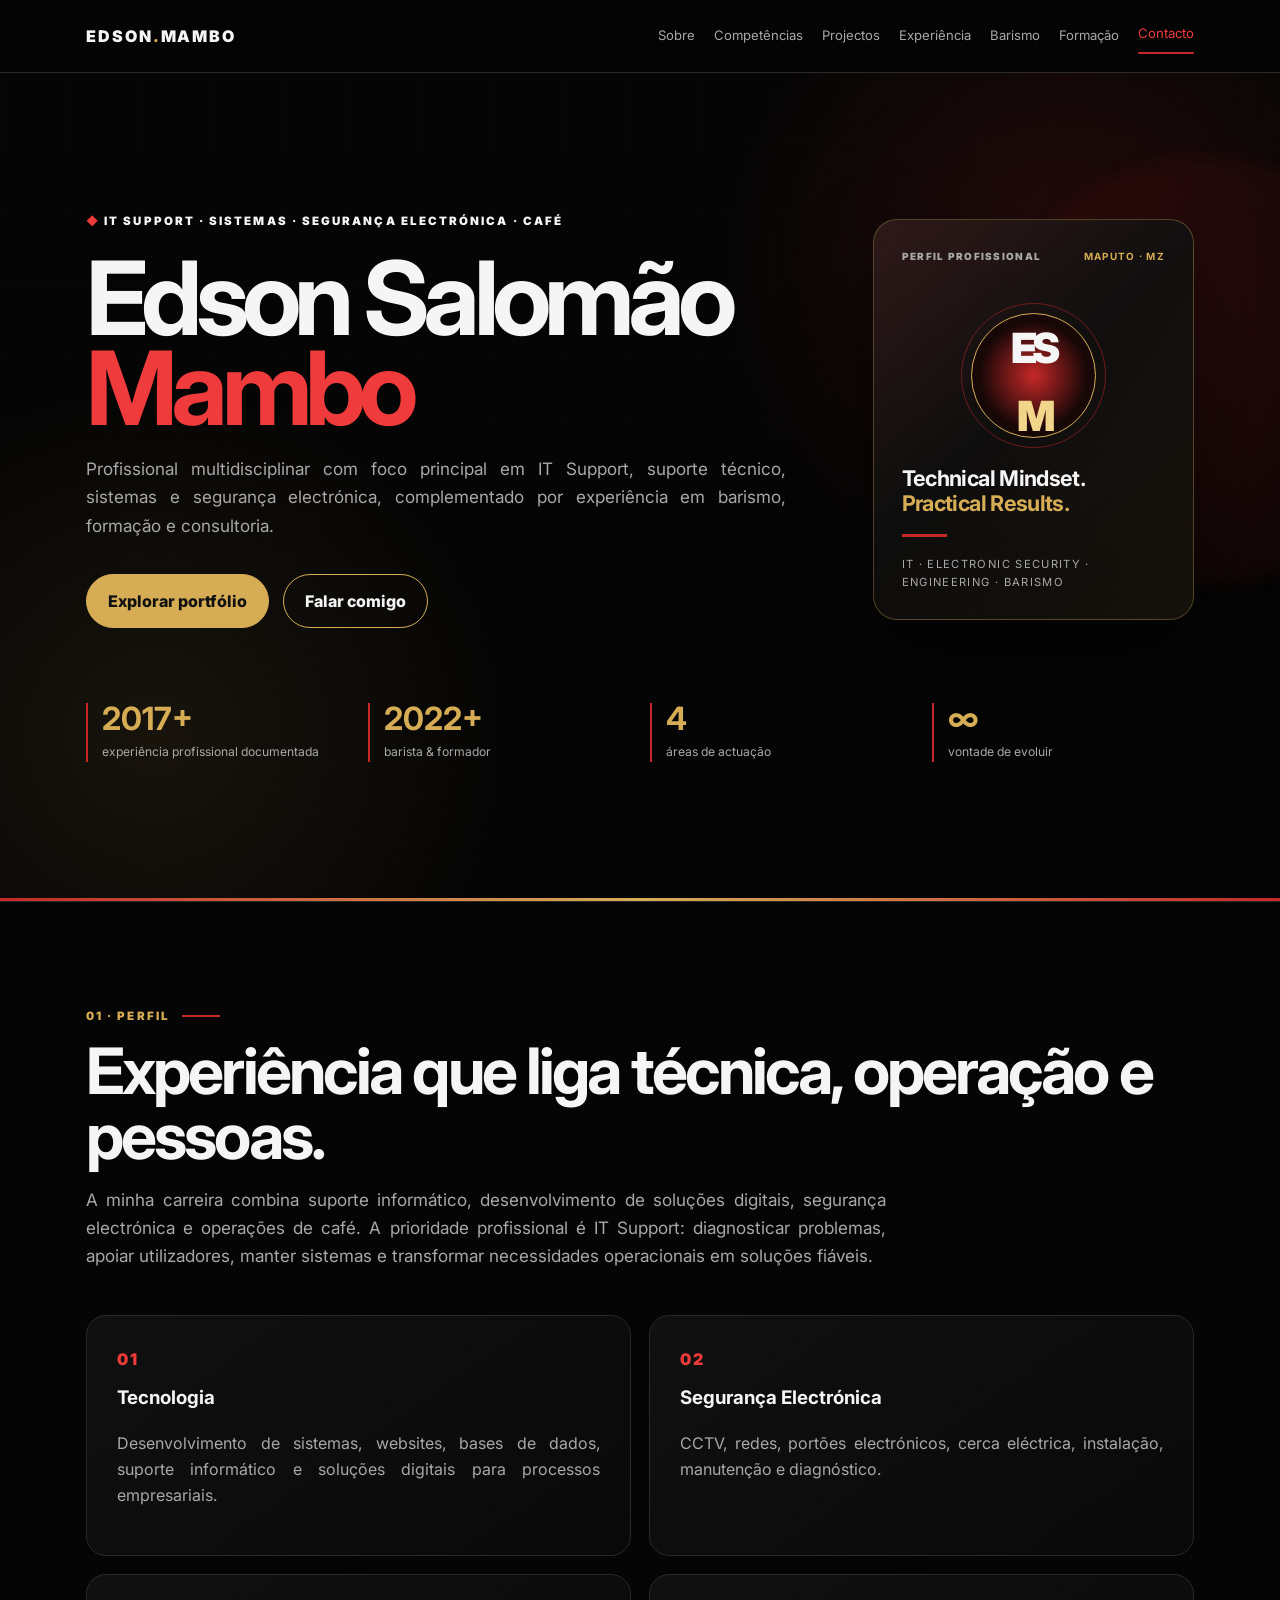
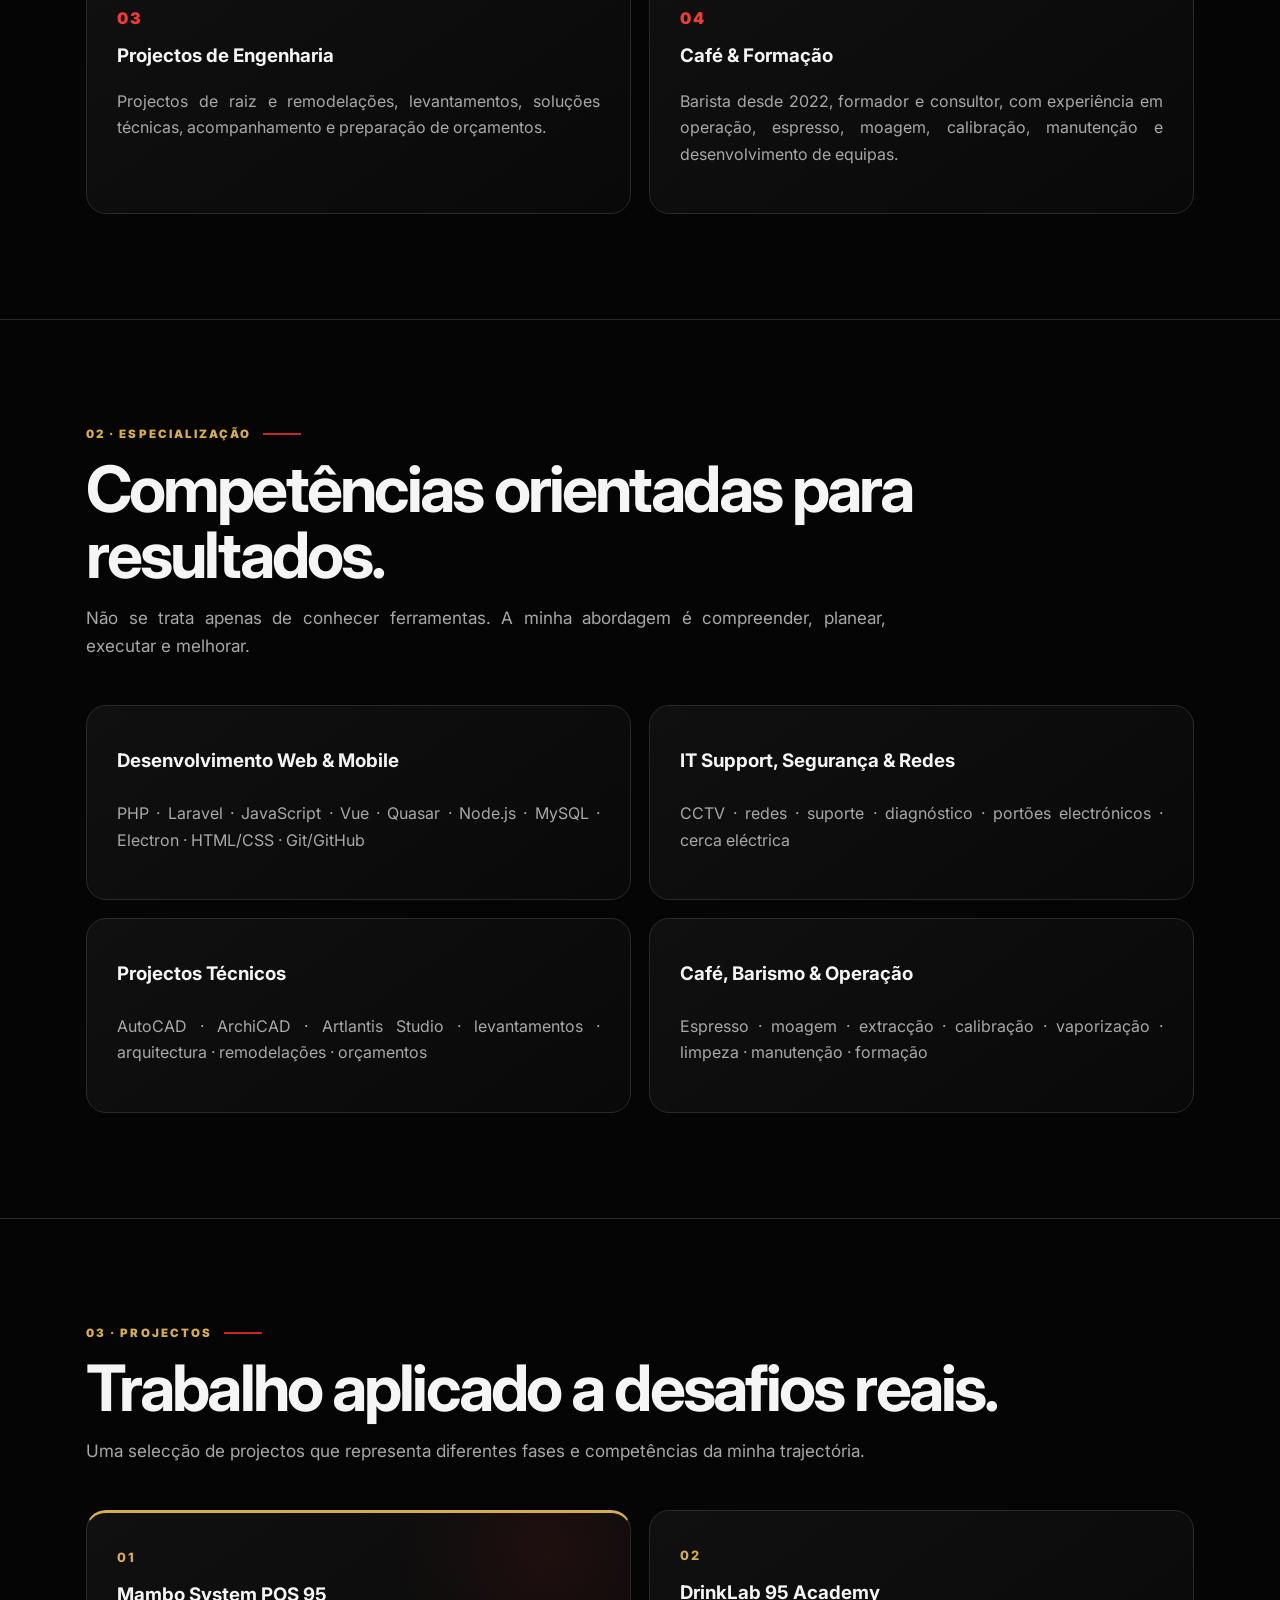
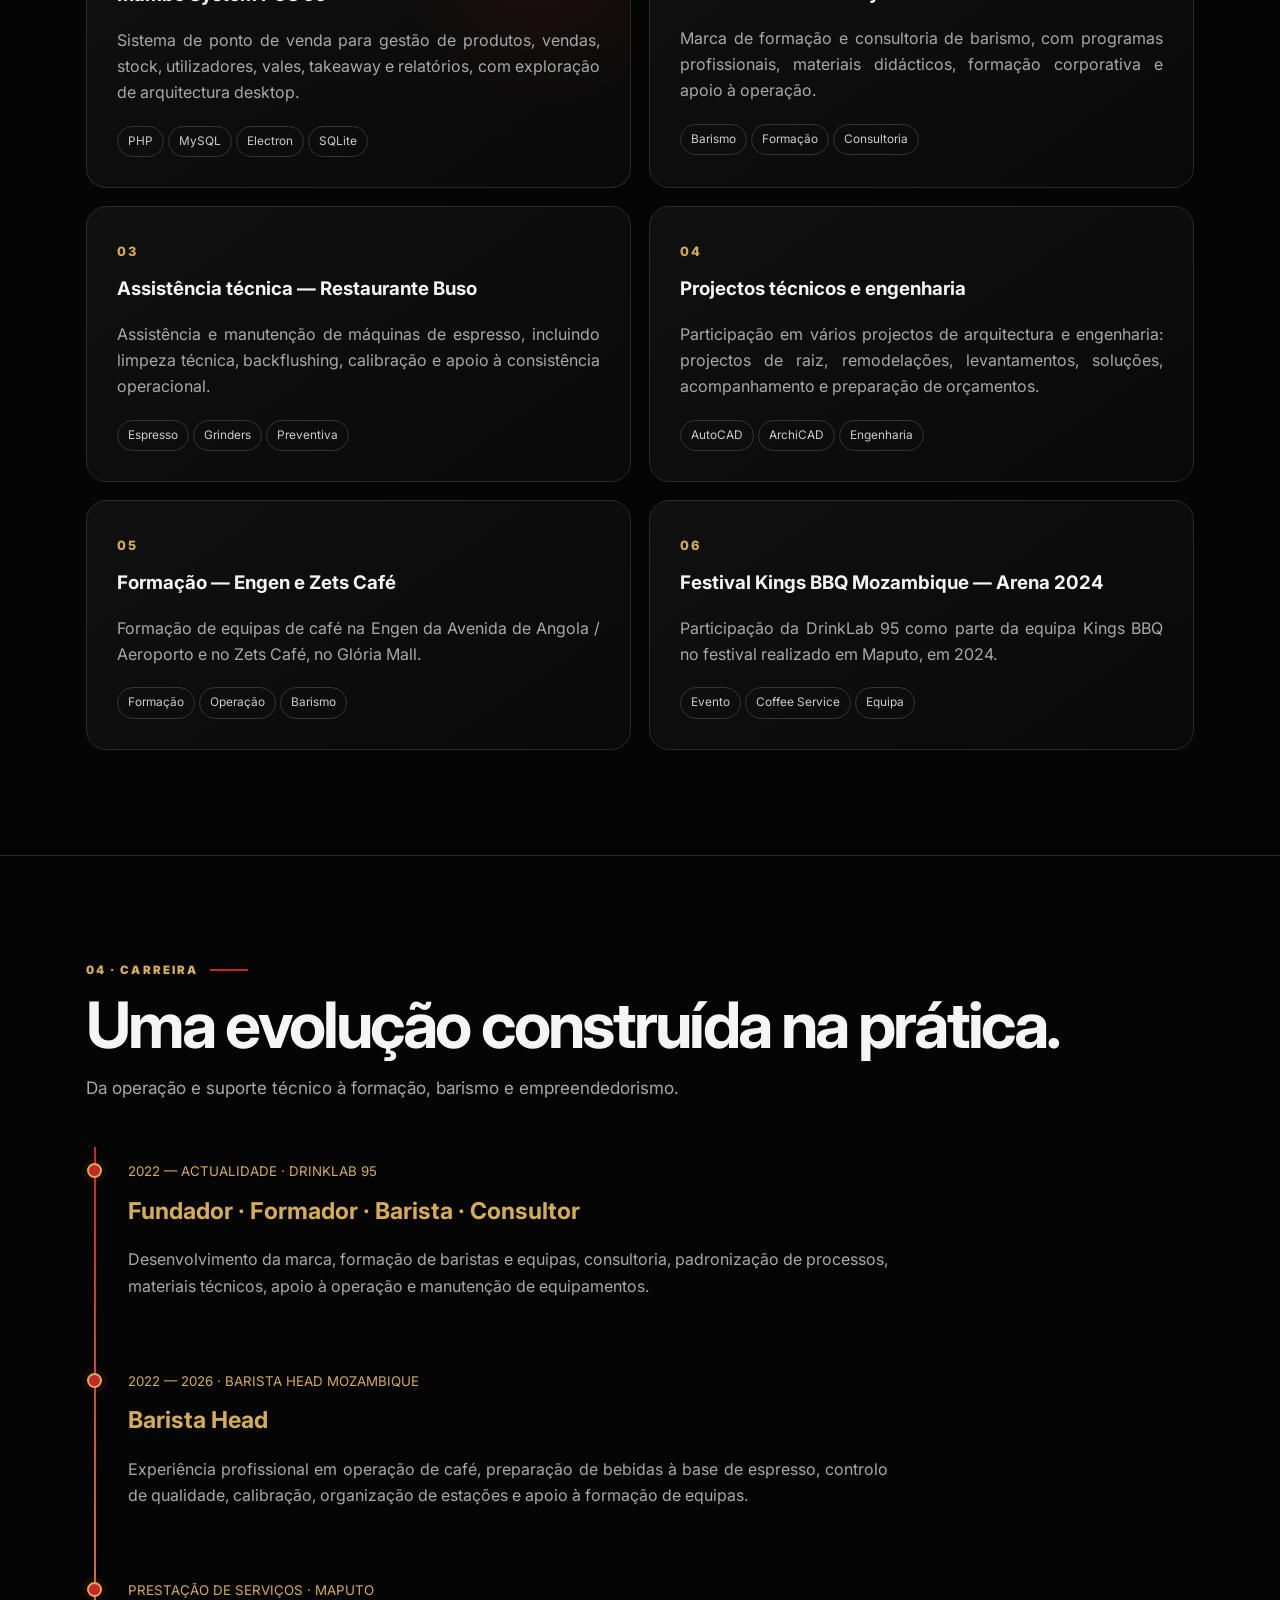
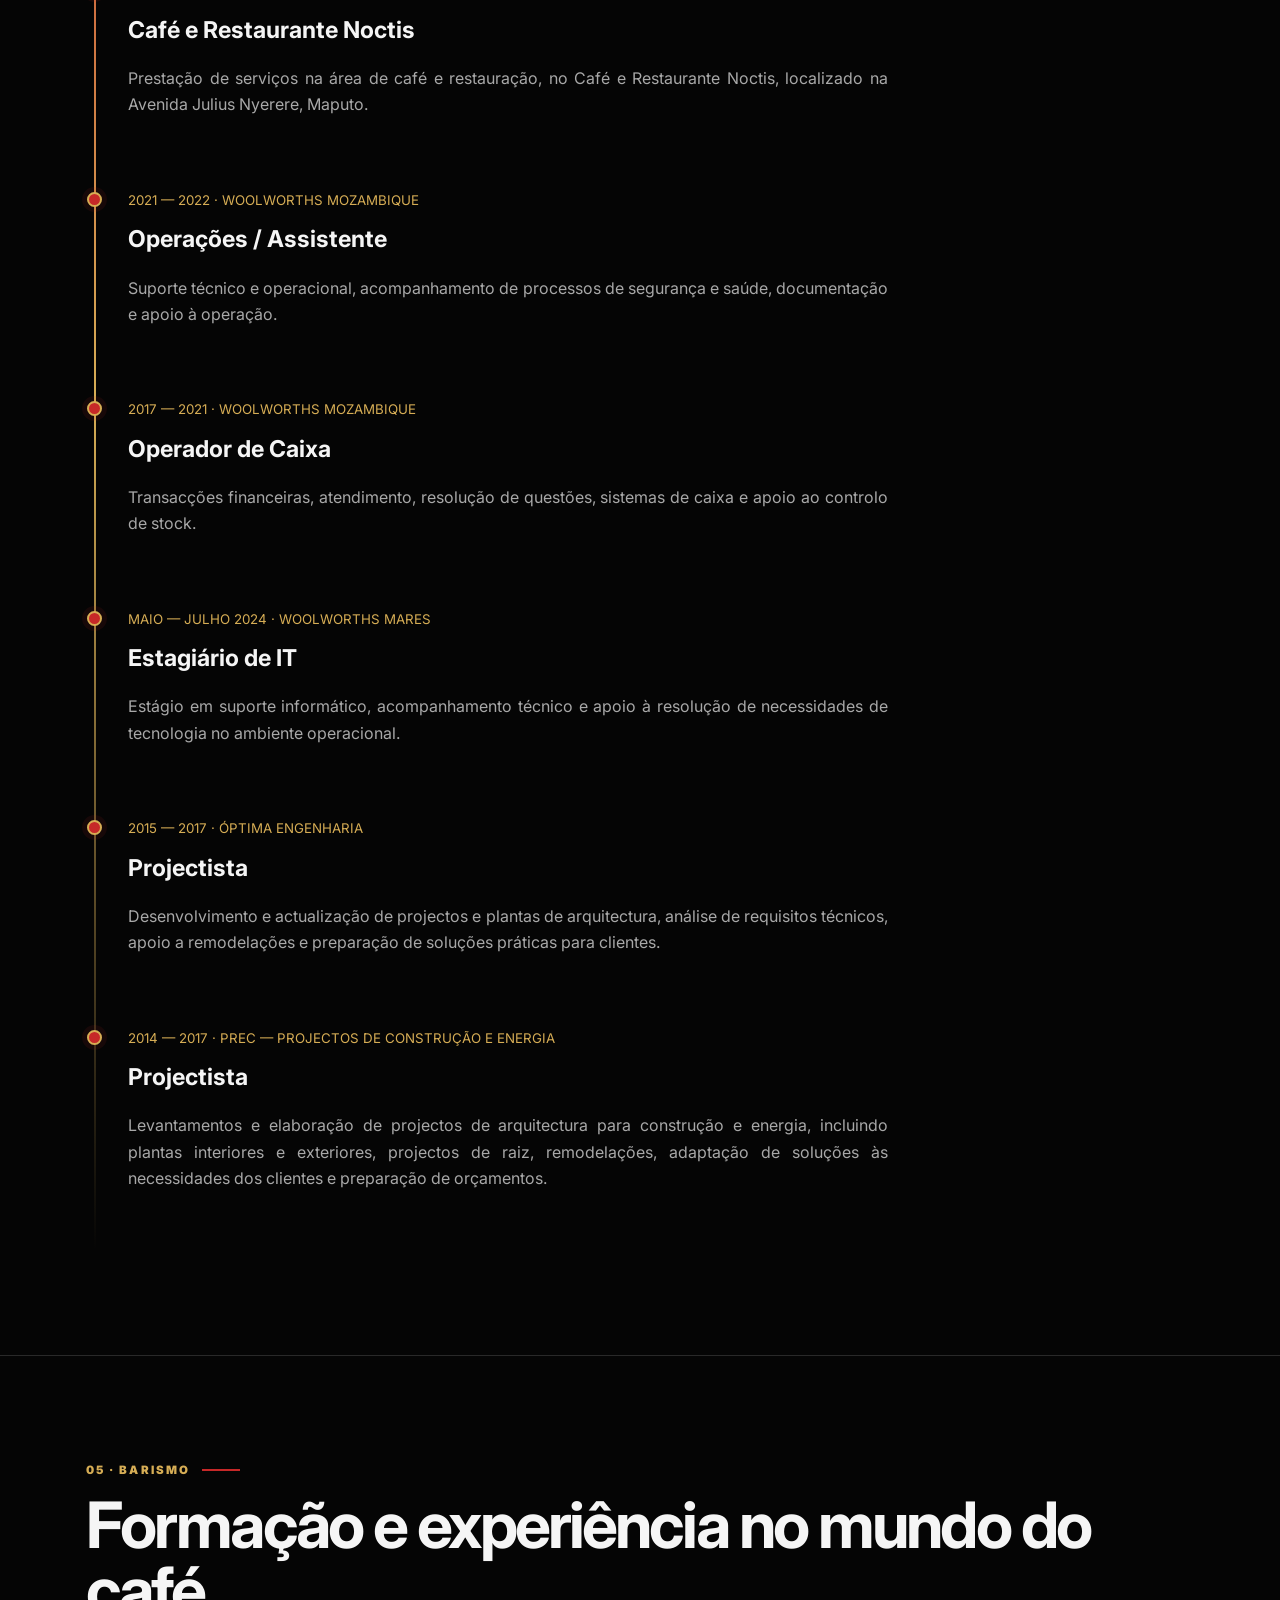
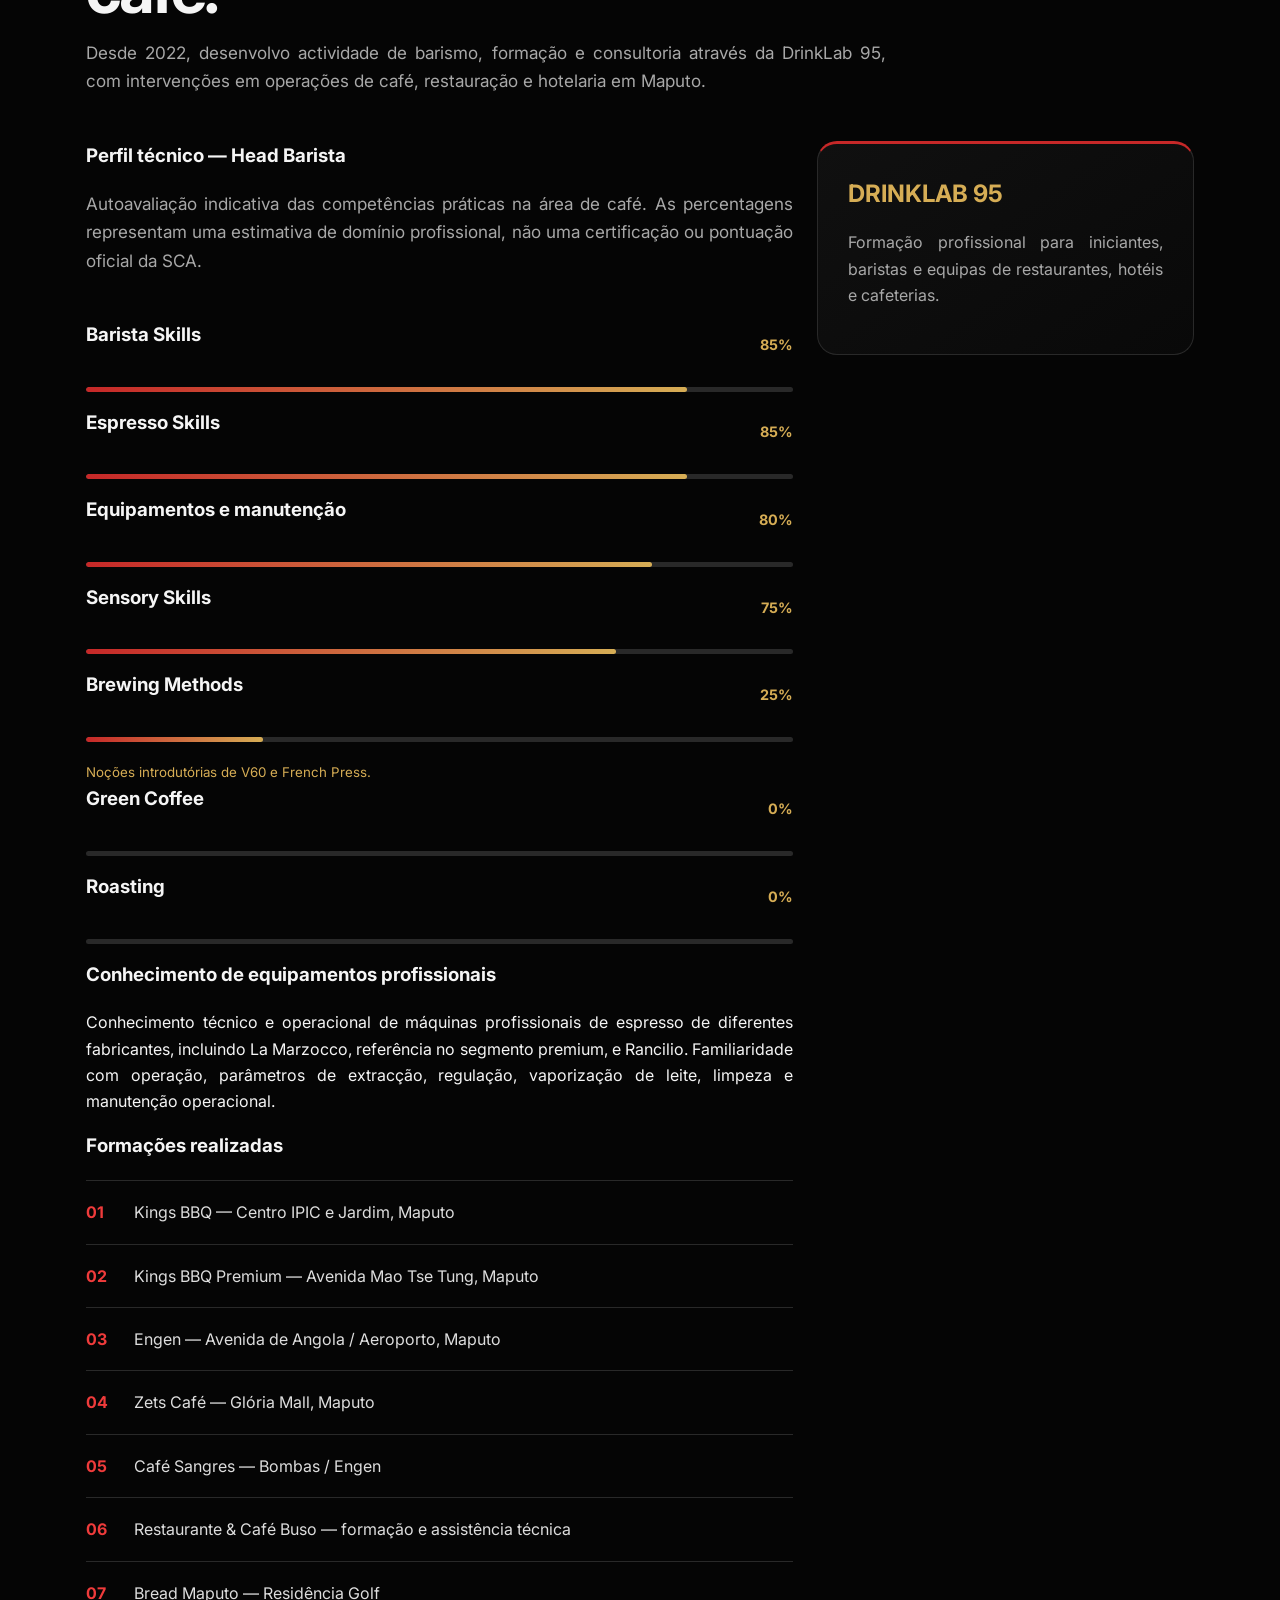
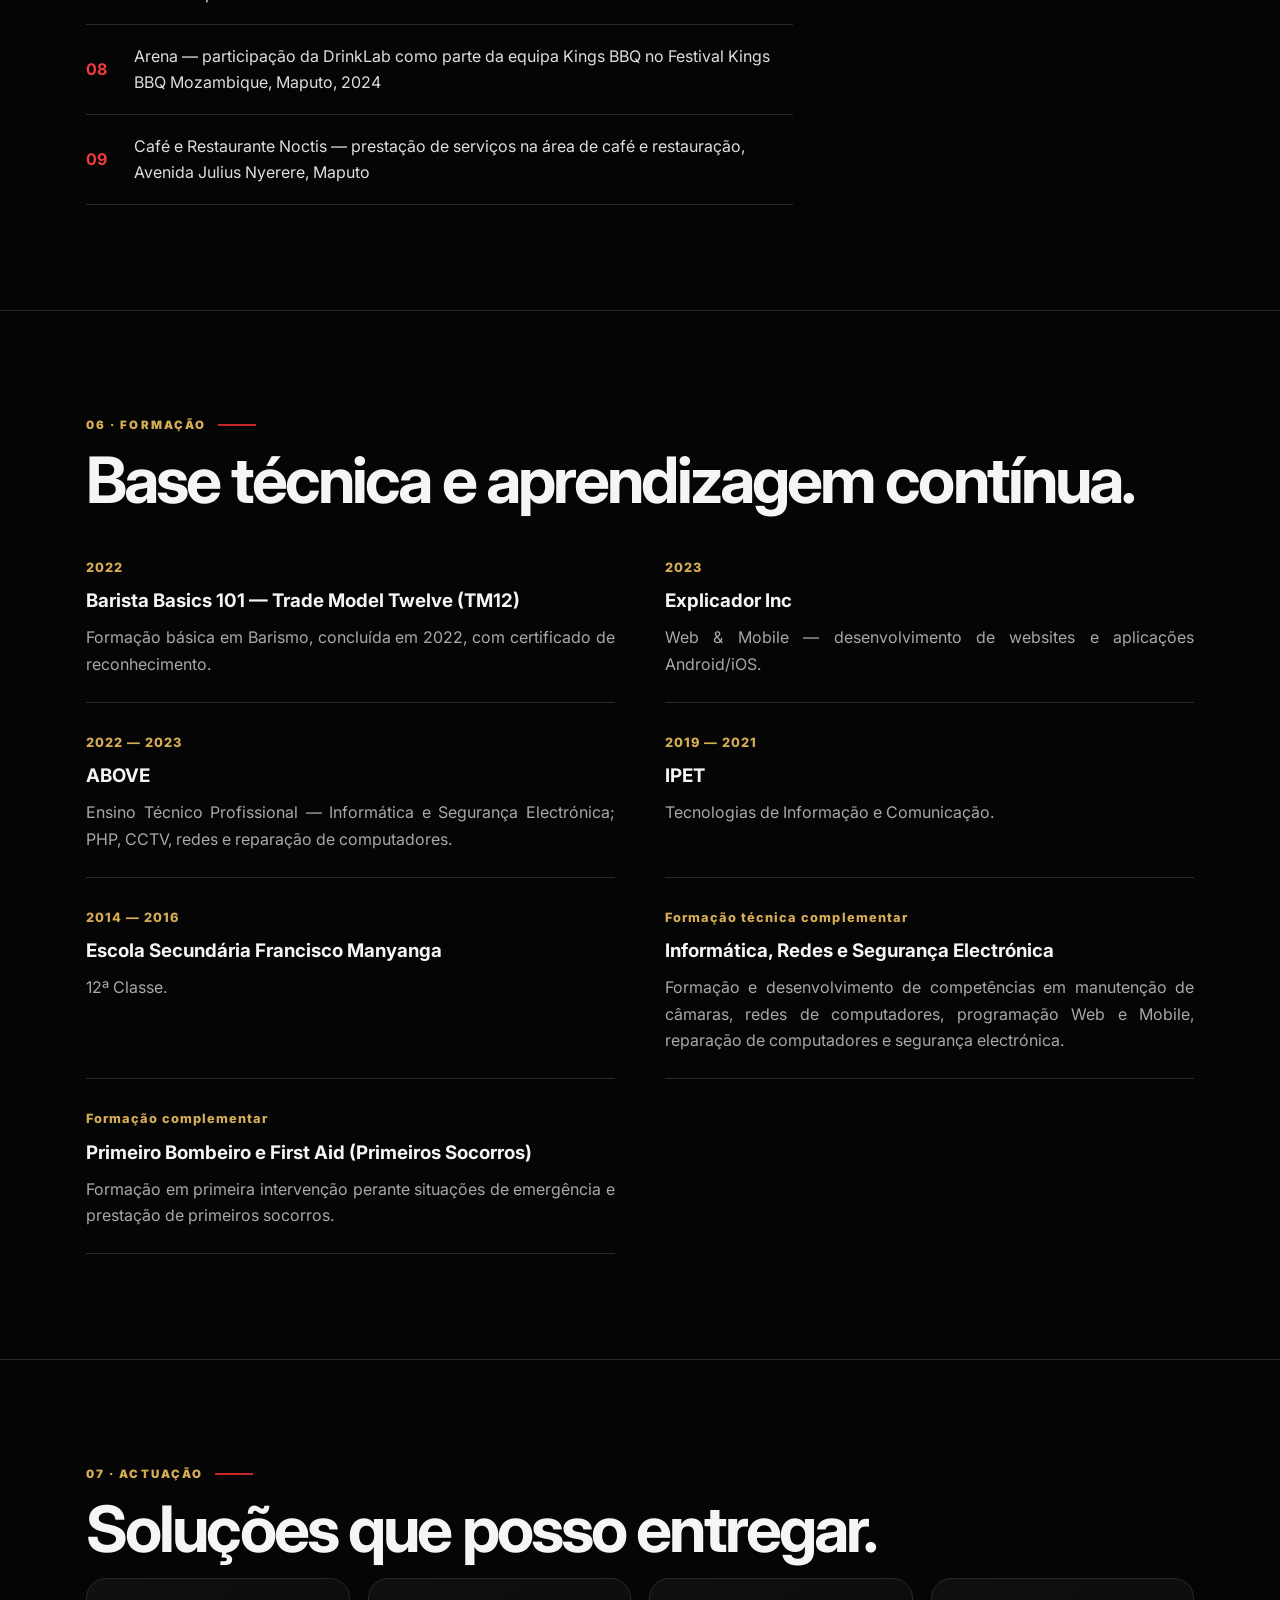
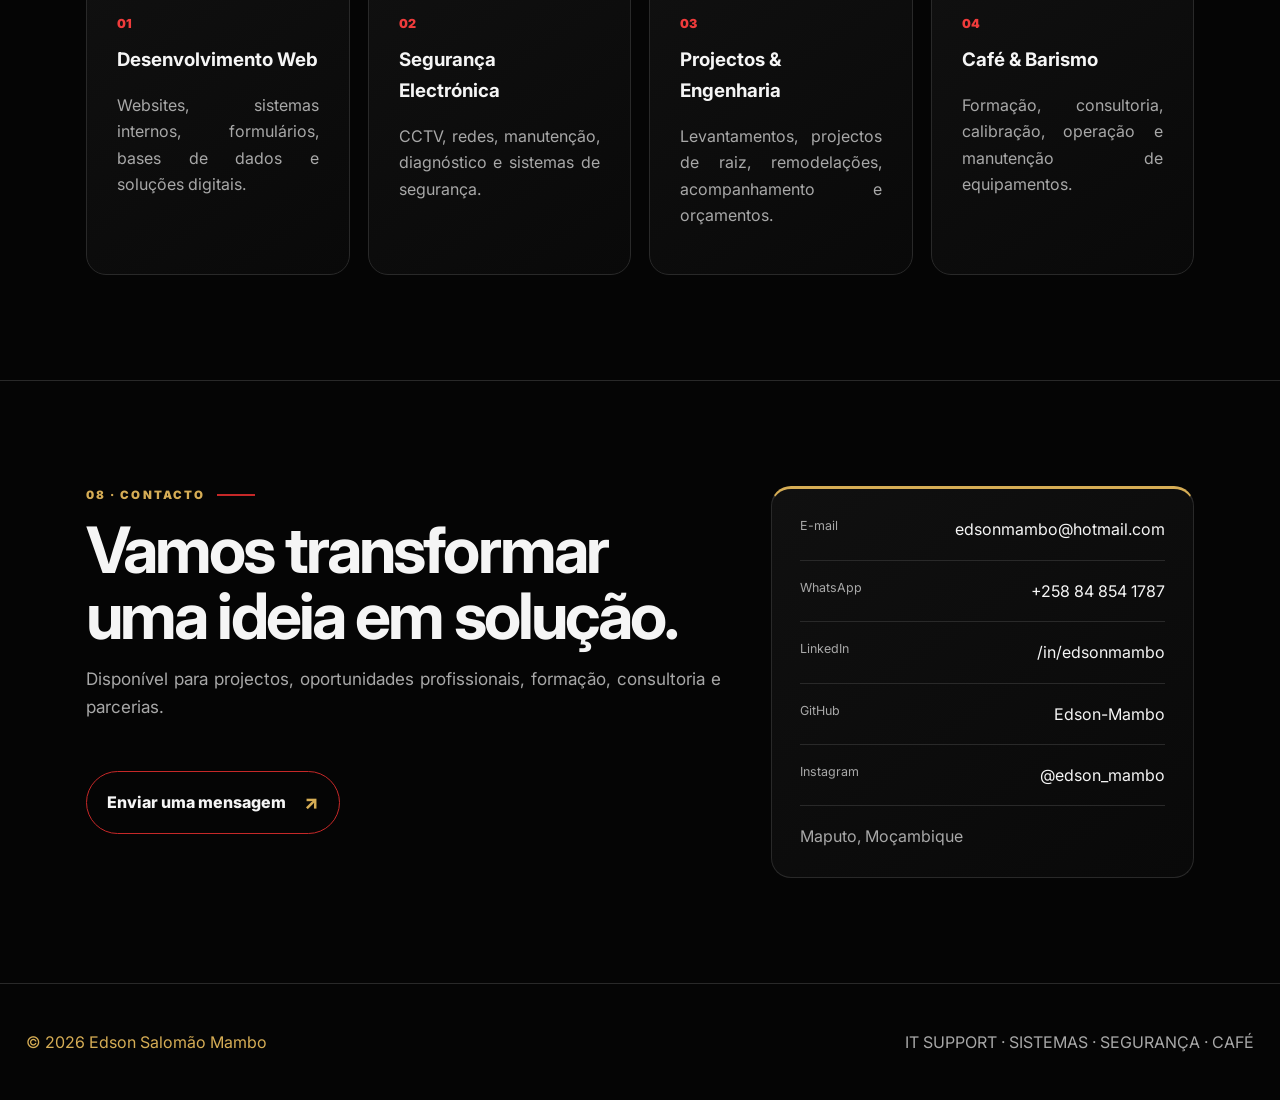
==== commit 7f717ca4: "Remover preços de formação e actualizar email de contacto" ====
--- a/index.html
+++ b/index.html
@@ -16,10 +16,10 @@
 <section id="competencias"><div class="wrap"><div class="section-kicker">02 · ESPECIALIZAÇÃO</div><h2>Competências orientadas para resultados.</h2><p class="intro">Não se trata apenas de conhecer ferramentas. A minha abordagem é compreender, planear, executar e melhorar.</p><div class="skills-grid"><article class="skill-card"><div class="skill-head"><h3>Desenvolvimento Web & Mobile</h3></div><p>PHP · Laravel · JavaScript · Vue · Quasar · Node.js · MySQL · Electron · HTML/CSS · Git/GitHub</p></article><article class="skill-card"><div class="skill-head"><h3>IT Support, Segurança & Redes</h3></div><p>CCTV · redes · suporte · diagnóstico · portões electrónicos · cerca eléctrica</p></article><article class="skill-card"><div class="skill-head"><h3>Projectos Técnicos</h3></div><p>AutoCAD · ArchiCAD · Artlantis Studio · levantamentos · arquitectura · remodelações · orçamentos</p></article><article class="skill-card"><div class="skill-head"><h3>Café, Barismo & Operação</h3></div><p>Espresso · moagem · extracção · calibração · vaporização · limpeza · manutenção · formação</p></article></div></div></section>
 <section id="projetos"><div class="wrap"><div class="section-kicker">03 · PROJECTOS</div><h2>Trabalho aplicado a desafios reais.</h2><p class="intro">Uma selecção de projectos que representa diferentes fases e competências da minha trajectória.</p><div class="projects-grid"><article class="project featured-project"><span class="number">01</span><h3>Mambo System POS 95</h3><p>Sistema de ponto de venda para gestão de produtos, vendas, stock, utilizadores, vales, takeaway e relatórios, com exploração de arquitectura desktop.</p><div><span class="tag">PHP</span><span class="tag">MySQL</span><span class="tag">Electron</span><span class="tag">SQLite</span></div></article><article class="project"><span class="number">02</span><h3>DrinkLab 95 Academy</h3><p>Marca de formação e consultoria de barismo, com programas profissionais, materiais didácticos, formação corporativa e apoio à operação.</p><div><span class="tag">Barismo</span><span class="tag">Formação</span><span class="tag">Consultoria</span></div></article><article class="project"><span class="number">03</span><h3>Assistência técnica — Restaurante Buso</h3><p>Assistência e manutenção de máquinas de espresso, incluindo limpeza técnica, backflushing, calibração e apoio à consistência operacional.</p><div><span class="tag">Espresso</span><span class="tag">Grinders</span><span class="tag">Preventiva</span></div></article><article class="project"><span class="number">04</span><h3>Projectos técnicos e engenharia</h3><p>Participação em vários projectos de arquitectura e engenharia: projectos de raiz, remodelações, levantamentos, soluções, acompanhamento e preparação de orçamentos.</p><div><span class="tag">AutoCAD</span><span class="tag">ArchiCAD</span><span class="tag">Engenharia</span></div></article><article class="project"><span class="number">05</span><h3>Formação — Engen e Zets Café</h3><p>Formação de equipas de café na Engen da Avenida de Angola / Aeroporto e no Zets Café, no Glória Mall.</p><div><span class="tag">Formação</span><span class="tag">Operação</span><span class="tag">Barismo</span></div></article><article class="project"><span class="number">06</span><h3>Festival Kings BBQ Mozambique — Arena 2024</h3><p>Participação da DrinkLab 95 como parte da equipa Kings BBQ no festival realizado em Maputo, em 2024.</p><div><span class="tag">Evento</span><span class="tag">Coffee Service</span><span class="tag">Equipa</span></div></article></div></div></section>
 <section id="experiencia"><div class="wrap"><div class="section-kicker">04 · CARREIRA</div><h2>Uma evolução construída na prática.</h2><p class="intro">Da operação e suporte técnico à formação, barismo e empreendedorismo.</p><div class="experience-timeline"><div class="role current"><div class="role-dot"></div><small>2022 — ACTUALIDADE · DRINKLAB 95</small><h3>Fundador · Formador · Barista · Consultor</h3><p>Desenvolvimento da marca, formação de baristas e equipas, consultoria, padronização de processos, materiais técnicos, apoio à operação e manutenção de equipamentos.</p></div><div class="role highlight"><div class="role-dot"></div><small>2022 — 2026 · BARISTA HEAD MOZAMBIQUE</small><h3>Barista Head</h3><p>Experiência profissional em operação de café, preparação de bebidas à base de espresso, controlo de qualidade, calibração, organização de estações e apoio à formação de equipas.</p></div><div class="role"><div class="role-dot"></div><small>PRESTAÇÃO DE SERVIÇOS · MAPUTO</small><h3>Café e Restaurante Noctis</h3><p>Prestação de serviços na área de café e restauração, no Café e Restaurante Noctis, localizado na Avenida Julius Nyerere, Maputo.</p></div><div class="role"><div class="role-dot"></div><small>2021 — 2022 · WOOLWORTHS MOZAMBIQUE</small><h3>Operações / Assistente</h3><p>Suporte técnico e operacional, acompanhamento de processos de segurança e saúde, documentação e apoio à operação.</p></div><div class="role"><div class="role-dot"></div><small>2017 — 2021 · WOOLWORTHS MOZAMBIQUE</small><h3>Operador de Caixa</h3><p>Transacções financeiras, atendimento, resolução de questões, sistemas de caixa e apoio ao controlo de stock.</p></div><div class="role"><div class="role-dot"></div><small>MAIO — JULHO 2024 · WOOLWORTHS MARES</small><h3>Estagiário de IT</h3><p>Estágio em suporte informático, acompanhamento técnico e apoio à resolução de necessidades de tecnologia no ambiente operacional.</p></div><div class="role"><div class="role-dot"></div><small>2015 — 2017 · ÓPTIMA ENGENHARIA</small><h3>Projectista</h3><p>Desenvolvimento e actualização de projectos e plantas de arquitectura, análise de requisitos técnicos, apoio a remodelações e preparação de soluções práticas para clientes.</p></div><div class="role"><div class="role-dot"></div><small>2014 — 2017 · PREC — PROJECTOS DE CONSTRUÇÃO E ENERGIA</small><h3>Projectista</h3><p>Levantamentos e elaboração de projectos de arquitectura para construção e energia, incluindo plantas interiores e exteriores, projectos de raiz, remodelações, adaptação de soluções às necessidades dos clientes e preparação de orçamentos.</p></div></div></div></section>
-<section id="barismo"><div class="wrap"><div class="section-kicker">05 · BARISMO</div><h2>Formação e experiência no mundo do café.</h2><p class="intro">Desde 2022, desenvolvo actividade de barismo, formação e consultoria através da DrinkLab 95, com intervenções em operações de café, restauração e hotelaria em Maputo.</p><div class="barismo-layout"><div class="barismo-main"><h3>Perfil técnico — Head Barista</h3><p class="intro">Autoavaliação indicativa das competências práticas na área de café. As percentagens representam uma estimativa de domínio profissional, não uma certificação ou pontuação oficial da SCA.</p><div class="coffee-skills"><div class="coffee-skill"><div class="skill-head"><h3>Barista Skills</h3><b>85%</b></div><div class="bar"><i style="width:85%"></i></div></div><div class="coffee-skill"><div class="skill-head"><h3>Espresso Skills</h3><b>85%</b></div><div class="bar"><i style="width:85%"></i></div></div><div class="coffee-skill"><div class="skill-head"><h3>Equipamentos e manutenção</h3><b>80%</b></div><div class="bar"><i style="width:80%"></i></div></div><div class="coffee-skill"><div class="skill-head"><h3>Sensory Skills</h3><b>75%</b></div><div class="bar"><i style="width:75%"></i></div></div><div class="coffee-skill"><div class="skill-head"><h3>Brewing Methods</h3><b>25%</b></div><div class="bar"><i style="width:25%"></i></div><small>Noções introdutórias de V60 e French Press.</small></div><div class="coffee-skill"><div class="skill-head"><h3>Green Coffee</h3><b>0%</b></div><div class="bar"><i style="width:0%"></i></div></div><div class="coffee-skill"><div class="skill-head"><h3>Roasting</h3><b>0%</b></div><div class="bar"><i style="width:0%"></i></div></div></div><h3>Conhecimento de equipamentos profissionais</h3><p>Conhecimento técnico e operacional de máquinas profissionais de espresso de diferentes fabricantes, incluindo La Marzocco, referência no segmento premium, e Rancilio. Familiaridade com operação, parâmetros de extracção, regulação, vaporização de leite, limpeza e manutenção operacional.</p><h3>Formações realizadas</h3><div class="client-list"><div><b>01</b><span>Kings BBQ — Centro IPIC e Jardim, Maputo</span></div><div><b>02</b><span>Kings BBQ Premium — Avenida Mao Tse Tung, Maputo</span></div><div><b>03</b><span>Engen — Avenida de Angola / Aeroporto, Maputo</span></div><div><b>04</b><span>Zets Café — Glória Mall, Maputo</span></div><div><b>05</b><span>Café Sangres — Bombas / Engen</span></div><div><b>06</b><span>Restaurante & Café Buso — formação e assistência técnica</span></div><div><b>07</b><span>Bread Maputo — Residência Golf</span></div><div><b>08</b><span>Arena — participação da DrinkLab como parte da equipa Kings BBQ no Festival Kings BBQ Mozambique, Maputo, 2024</span></div><div><b>09</b><span>Café e Restaurante Noctis — prestação de serviços na área de café e restauração, Avenida Julius Nyerere, Maputo</span></div></div></div><aside class="barismo-note"><strong>DRINKLAB 95</strong><p>Formação profissional para iniciantes, baristas e equipas de restaurantes, hotéis e cafeterias.</p><div class="course"><b>BÁSICO</b><span>7.000 MZN · 2 semanas</span></div><div class="course"><b>INTERMÉDIO</b><span>9.000 MZN · 2 semanas</span></div><div class="course"><b>COMPLETE</b><span>15.000 MZN · 3 semanas</span></div></aside></div></div></section>
+<section id="barismo"><div class="wrap"><div class="section-kicker">05 · BARISMO</div><h2>Formação e experiência no mundo do café.</h2><p class="intro">Desde 2022, desenvolvo actividade de barismo, formação e consultoria através da DrinkLab 95, com intervenções em operações de café, restauração e hotelaria em Maputo.</p><div class="barismo-layout"><div class="barismo-main"><h3>Perfil técnico — Head Barista</h3><p class="intro">Autoavaliação indicativa das competências práticas na área de café. As percentagens representam uma estimativa de domínio profissional, não uma certificação ou pontuação oficial da SCA.</p><div class="coffee-skills"><div class="coffee-skill"><div class="skill-head"><h3>Barista Skills</h3><b>85%</b></div><div class="bar"><i style="width:85%"></i></div></div><div class="coffee-skill"><div class="skill-head"><h3>Espresso Skills</h3><b>85%</b></div><div class="bar"><i style="width:85%"></i></div></div><div class="coffee-skill"><div class="skill-head"><h3>Equipamentos e manutenção</h3><b>80%</b></div><div class="bar"><i style="width:80%"></i></div></div><div class="coffee-skill"><div class="skill-head"><h3>Sensory Skills</h3><b>75%</b></div><div class="bar"><i style="width:75%"></i></div></div><div class="coffee-skill"><div class="skill-head"><h3>Brewing Methods</h3><b>25%</b></div><div class="bar"><i style="width:25%"></i></div><small>Noções introdutórias de V60 e French Press.</small></div><div class="coffee-skill"><div class="skill-head"><h3>Green Coffee</h3><b>0%</b></div><div class="bar"><i style="width:0%"></i></div></div><div class="coffee-skill"><div class="skill-head"><h3>Roasting</h3><b>0%</b></div><div class="bar"><i style="width:0%"></i></div></div></div><h3>Conhecimento de equipamentos profissionais</h3><p>Conhecimento técnico e operacional de máquinas profissionais de espresso de diferentes fabricantes, incluindo La Marzocco, referência no segmento premium, e Rancilio. Familiaridade com operação, parâmetros de extracção, regulação, vaporização de leite, limpeza e manutenção operacional.</p><h3>Formações realizadas</h3><div class="client-list"><div><b>01</b><span>Kings BBQ — Centro IPIC e Jardim, Maputo</span></div><div><b>02</b><span>Kings BBQ Premium — Avenida Mao Tse Tung, Maputo</span></div><div><b>03</b><span>Engen — Avenida de Angola / Aeroporto, Maputo</span></div><div><b>04</b><span>Zets Café — Glória Mall, Maputo</span></div><div><b>05</b><span>Café Sangres — Bombas / Engen</span></div><div><b>06</b><span>Restaurante & Café Buso — formação e assistência técnica</span></div><div><b>07</b><span>Bread Maputo — Residência Golf</span></div><div><b>08</b><span>Arena — participação da DrinkLab como parte da equipa Kings BBQ no Festival Kings BBQ Mozambique, Maputo, 2024</span></div><div><b>09</b><span>Café e Restaurante Noctis — prestação de serviços na área de café e restauração, Avenida Julius Nyerere, Maputo</span></div></div></div><aside class="barismo-note"><strong>DRINKLAB 95</strong><p>Formação profissional para iniciantes, baristas e equipas de restaurantes, hotéis e cafeterias.</p></aside></div></div></section>
 <section id="formacao"><div class="wrap"><div class="section-kicker">06 · FORMAÇÃO</div><h2>Base técnica e aprendizagem contínua.</h2><div class="education"><article><span>2022</span><h3>Barista Basics 101 — Trade Model Twelve (TM12)</h3><p>Formação básica em Barismo, concluída em 2022, com certificado de reconhecimento.</p></article><article><span>2023</span><h3>Explicador Inc</h3><p>Web & Mobile — desenvolvimento de websites e aplicações Android/iOS.</p></article><article><span>2022 — 2023</span><h3>ABOVE</h3><p>Ensino Técnico Profissional — Informática e Segurança Electrónica; PHP, CCTV, redes e reparação de computadores.</p></article><article><span>2019 — 2021</span><h3>IPET</h3><p>Tecnologias de Informação e Comunicação.</p></article><article><span>2014 — 2016</span><h3>Escola Secundária Francisco Manyanga</h3><p>12ª Classe.</p></article><article><span>Formação técnica complementar</span><h3>Informática, Redes e Segurança Electrónica</h3><p>Formação e desenvolvimento de competências em manutenção de câmaras, redes de computadores, programação Web e Mobile, reparação de computadores e segurança electrónica.</p></article><article><span>Formação complementar</span><h3>Primeiro Bombeiro e First Aid (Primeiros Socorros)</h3><p>Formação em primeira intervenção perante situações de emergência e prestação de primeiros socorros.</p></article></div></div></section>
 <section id="servicos"><div class="wrap"><div class="section-kicker">07 · ACTUAÇÃO</div><h2>Soluções que posso entregar.</h2><div class="service-grid"><article><span>01</span><h3>Desenvolvimento Web</h3><p>Websites, sistemas internos, formulários, bases de dados e soluções digitais.</p></article><article><span>02</span><h3>Segurança Electrónica</h3><p>CCTV, redes, manutenção, diagnóstico e sistemas de segurança.</p></article><article><span>03</span><h3>Projectos & Engenharia</h3><p>Levantamentos, projectos de raiz, remodelações, acompanhamento e orçamentos.</p></article><article><span>04</span><h3>Café & Barismo</h3><p>Formação, consultoria, calibração, operação e manutenção de equipamentos.</p></article></div></div></section>
-<section id="contacto"><div class="wrap contact"><div><div class="section-kicker">08 · CONTACTO</div><h2>Vamos transformar uma ideia em solução.</h2><p class="intro">Disponível para projectos, oportunidades profissionais, formação, consultoria e parcerias.</p><a class="contact-cta" href="mailto:edsonmambo@gmail.com">Enviar uma mensagem <span>↗</span></a></div><div class="contact-card"><a href="mailto:edsonmambo@gmail.com"><span>E-mail</span>edsonmambo@gmail.com</a><a href="https://wa.me/258848541787"><span>WhatsApp</span>+258 84 854 1787</a><a href="https://www.linkedin.com/in/edsonmambo"><span>LinkedIn</span>/in/edsonmambo</a><a href="https://github.com/Edson-Mambo"><span>GitHub</span>Edson-Mambo</a><a href="https://instagram.com/edson_mambo"><span>Instagram</span>@edson_mambo</a><p>Maputo, Moçambique</p></div></div></section>
+<section id="contacto"><div class="wrap contact"><div><div class="section-kicker">08 · CONTACTO</div><h2>Vamos transformar uma ideia em solução.</h2><p class="intro">Disponível para projectos, oportunidades profissionais, formação, consultoria e parcerias.</p><a class="contact-cta" href="mailto:edsonmambo@hotmail.com">Enviar uma mensagem <span>↗</span></a></div><div class="contact-card"><a href="mailto:edsonmambo@hotmail.com"><span>E-mail</span>edsonmambo@hotmail.com</a><a href="https://wa.me/258848541787"><span>WhatsApp</span>+258 84 854 1787</a><a href="https://www.linkedin.com/in/edsonmambo"><span>LinkedIn</span>/in/edsonmambo</a><a href="https://github.com/Edson-Mambo"><span>GitHub</span>Edson-Mambo</a><a href="https://instagram.com/edson_mambo"><span>Instagram</span>@edson_mambo</a><p>Maputo, Moçambique</p></div></div></section>
 </main><footer><span>© <span id="year">2026</span> Edson Salomão Mambo</span><span>IT SUPPORT · SISTEMAS · SEGURANÇA · CAFÉ</span></footer>
 <script src="assets/js/app.js"></script>
 </body></html>
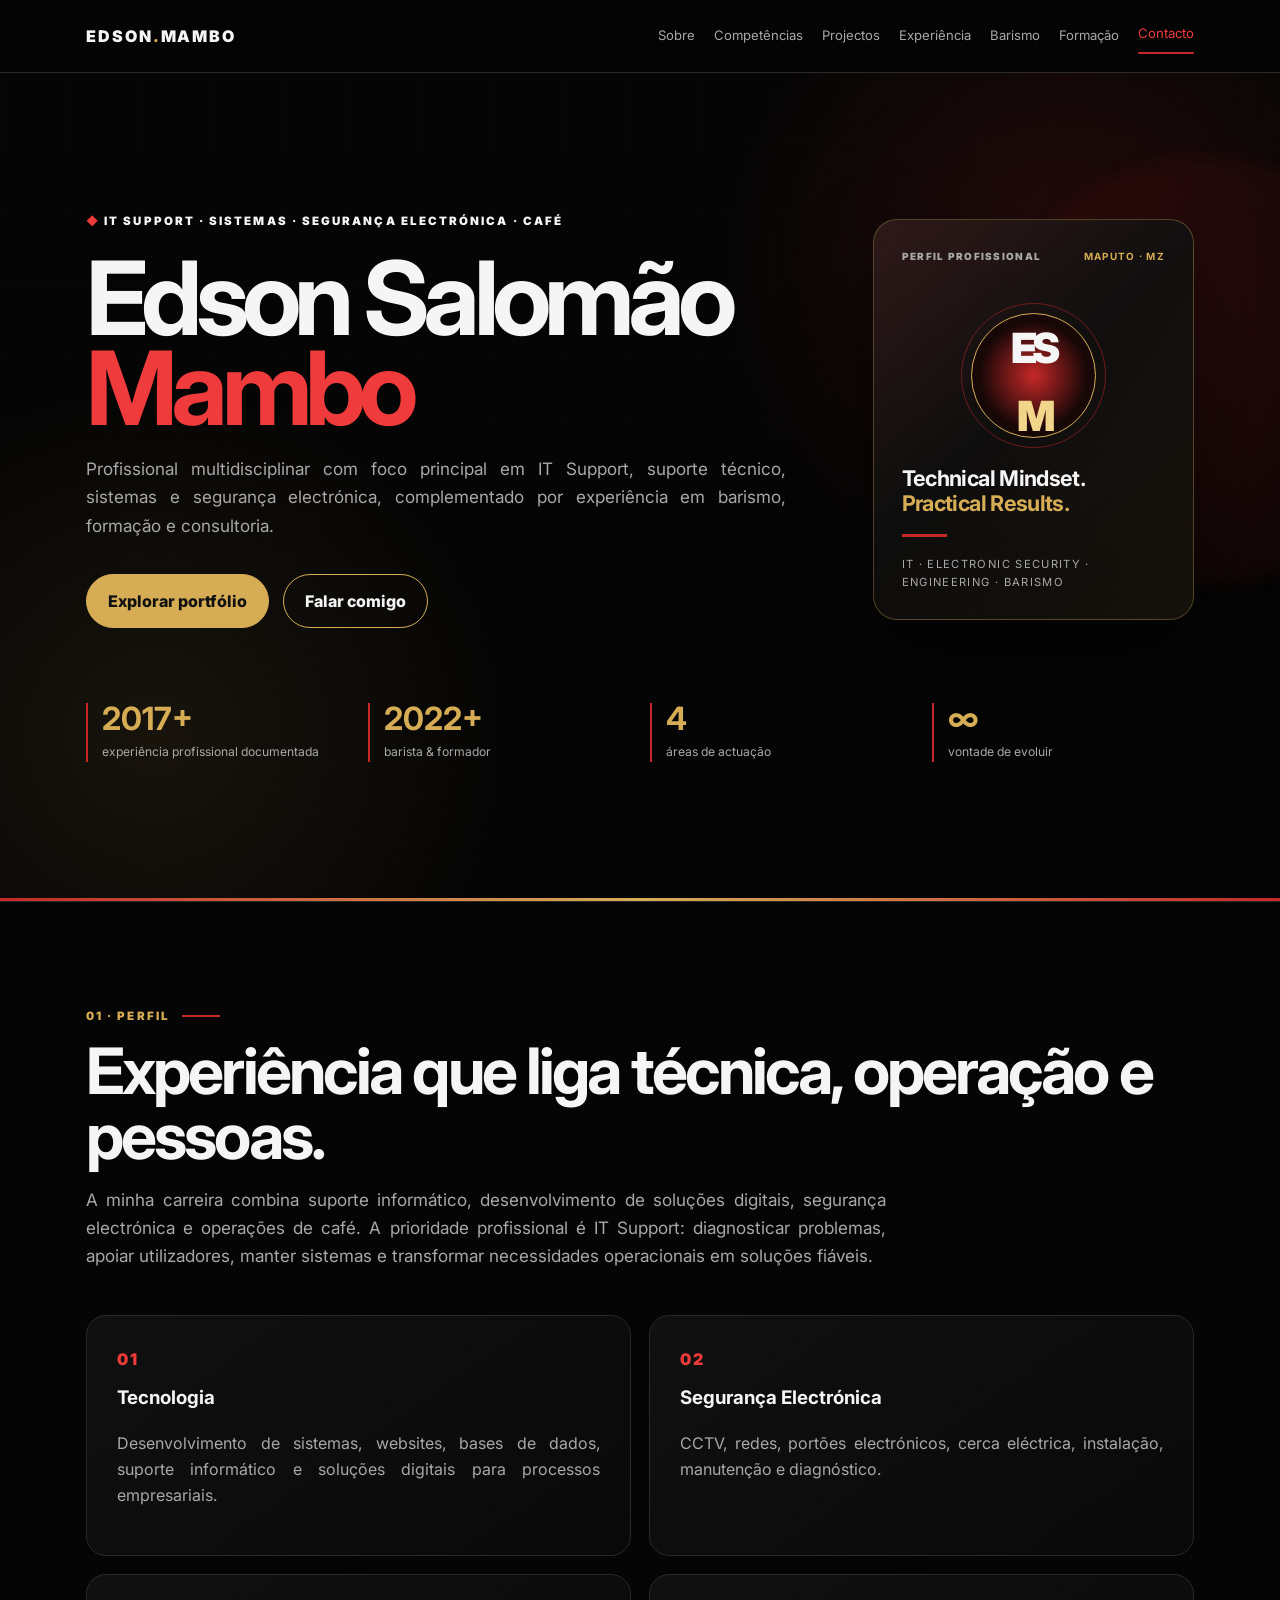
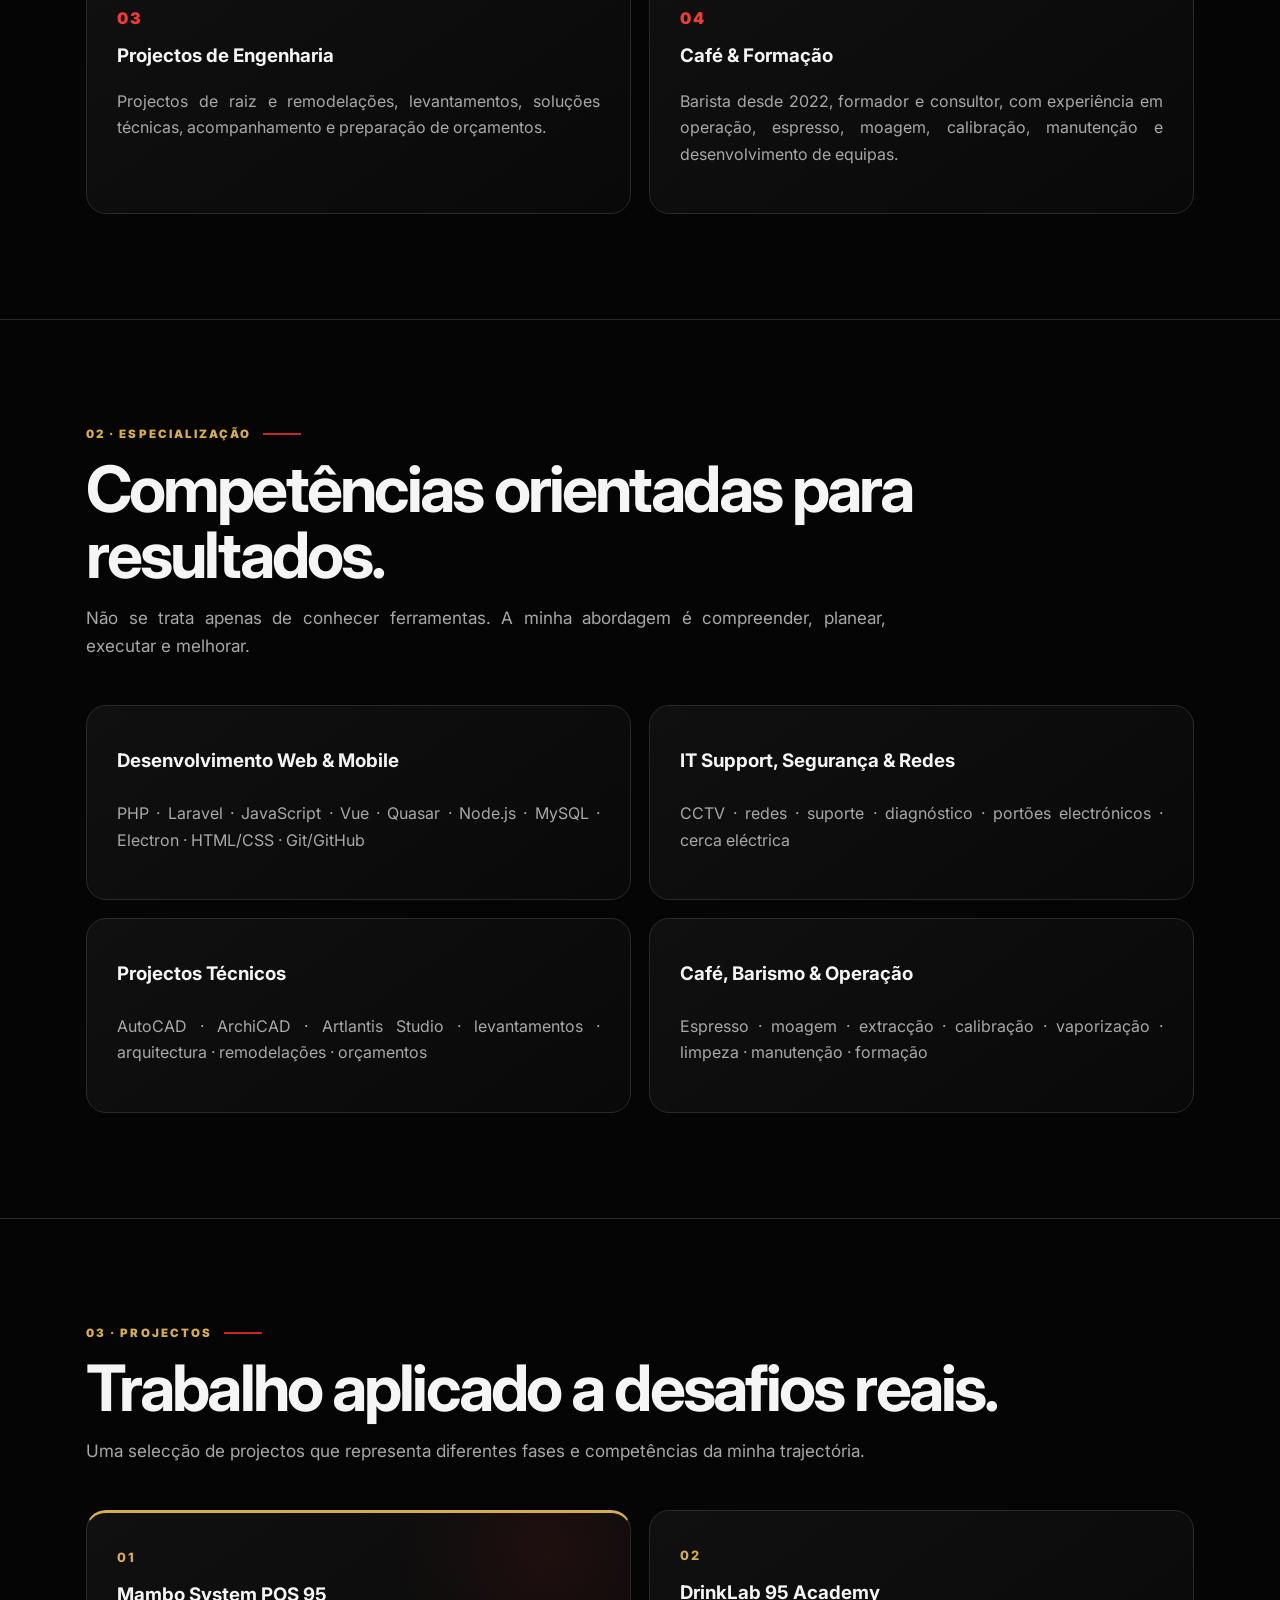
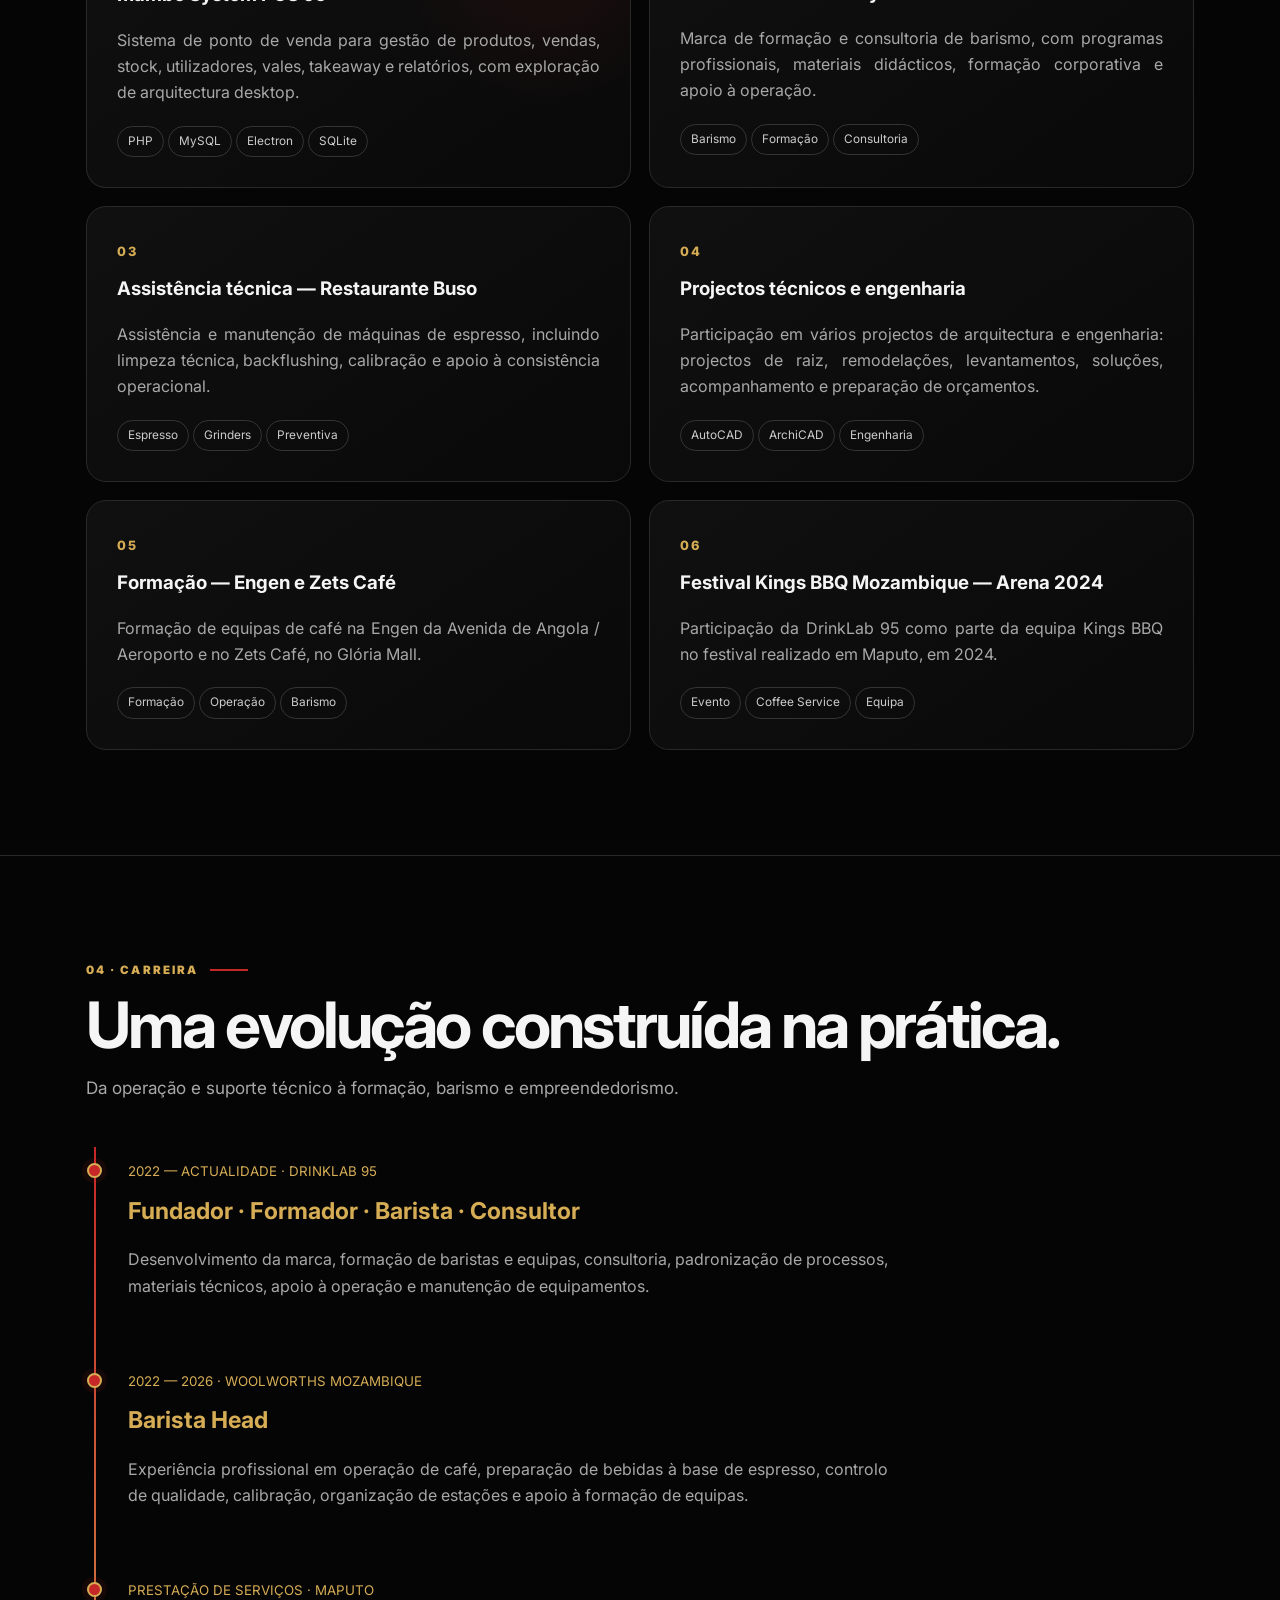
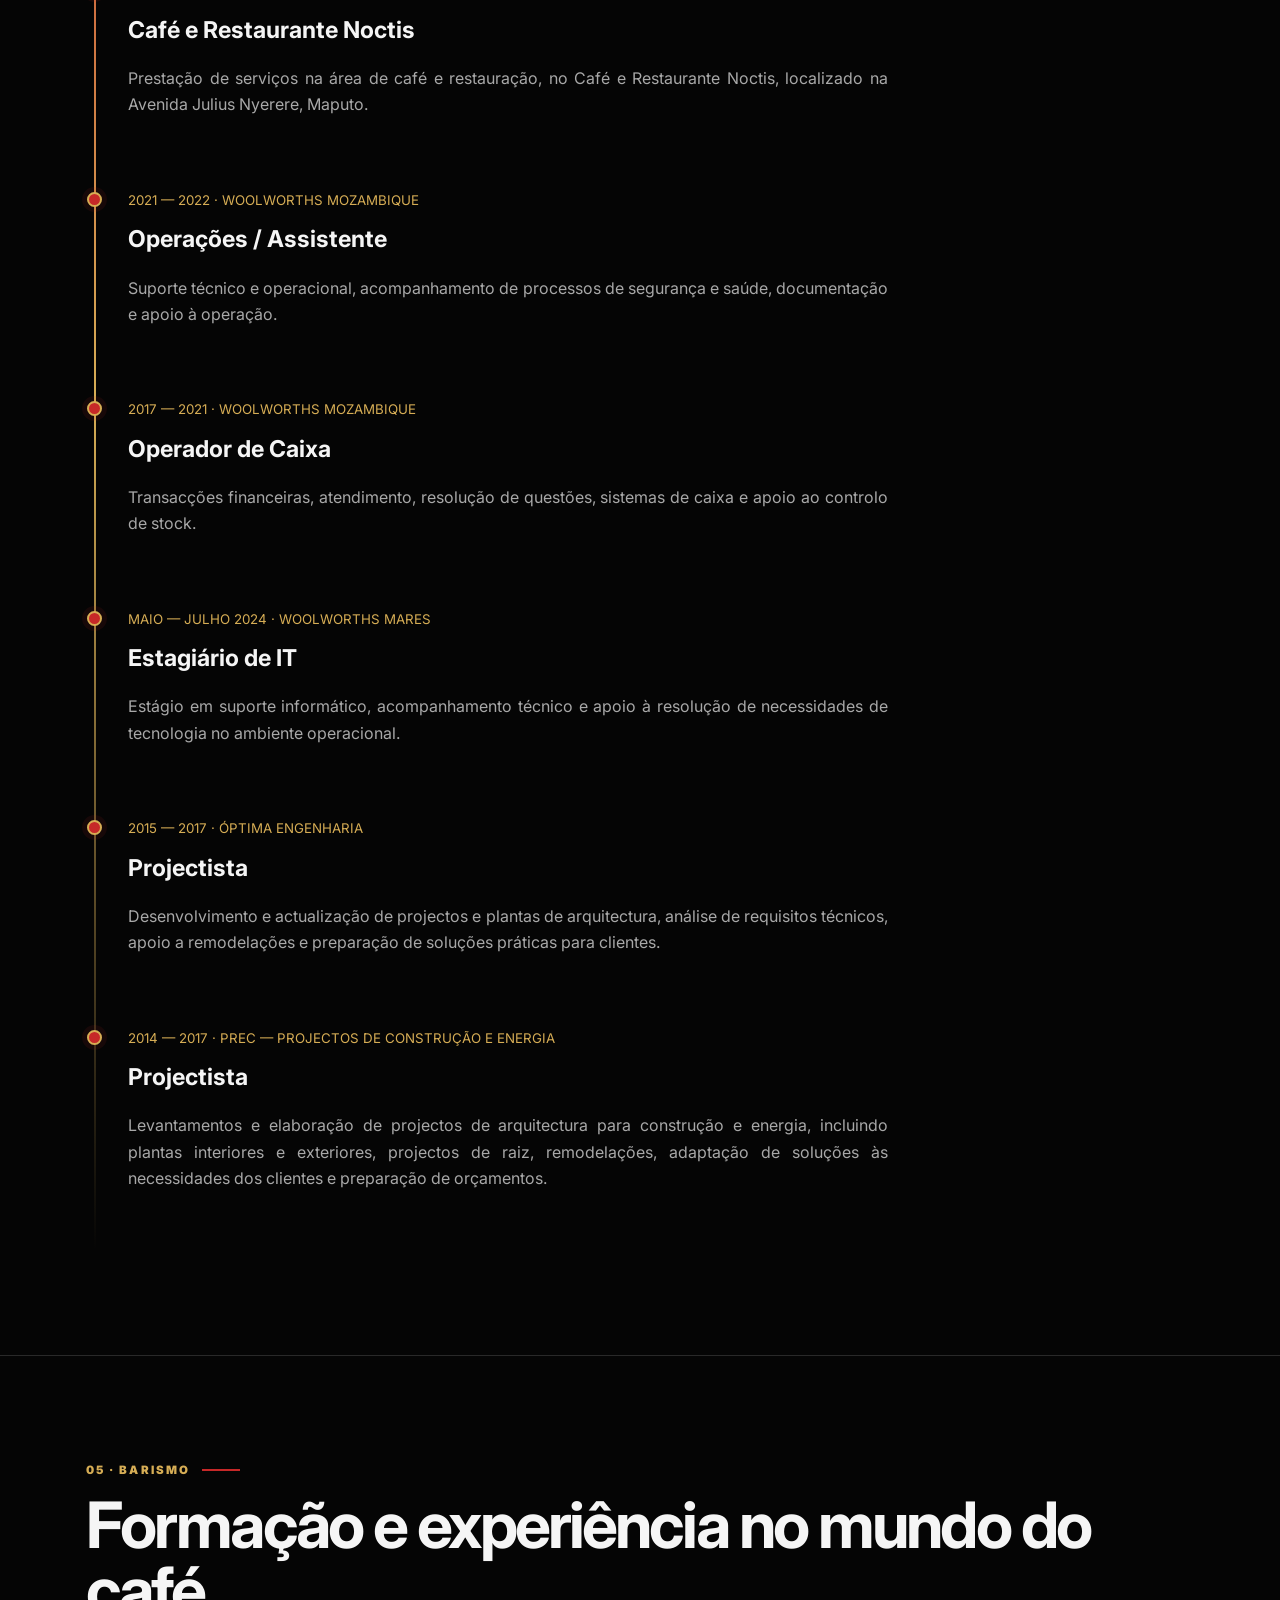
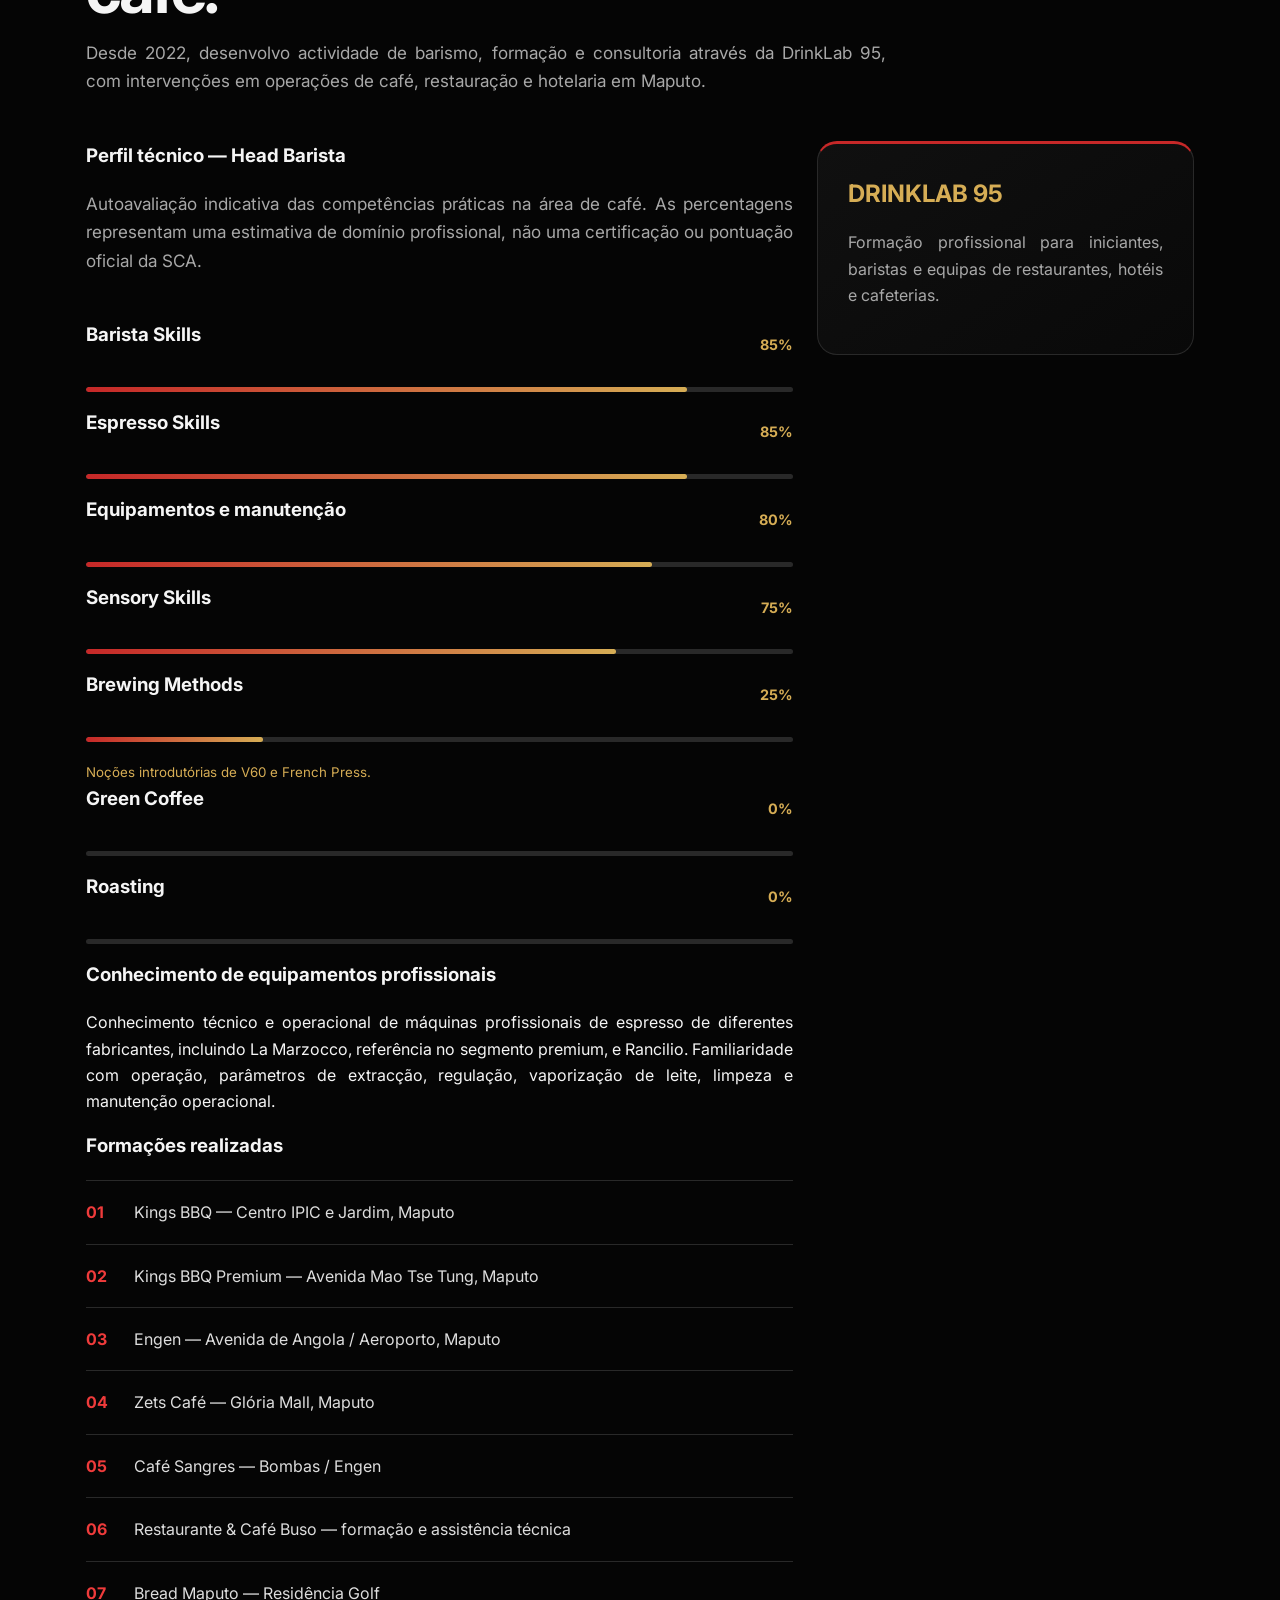
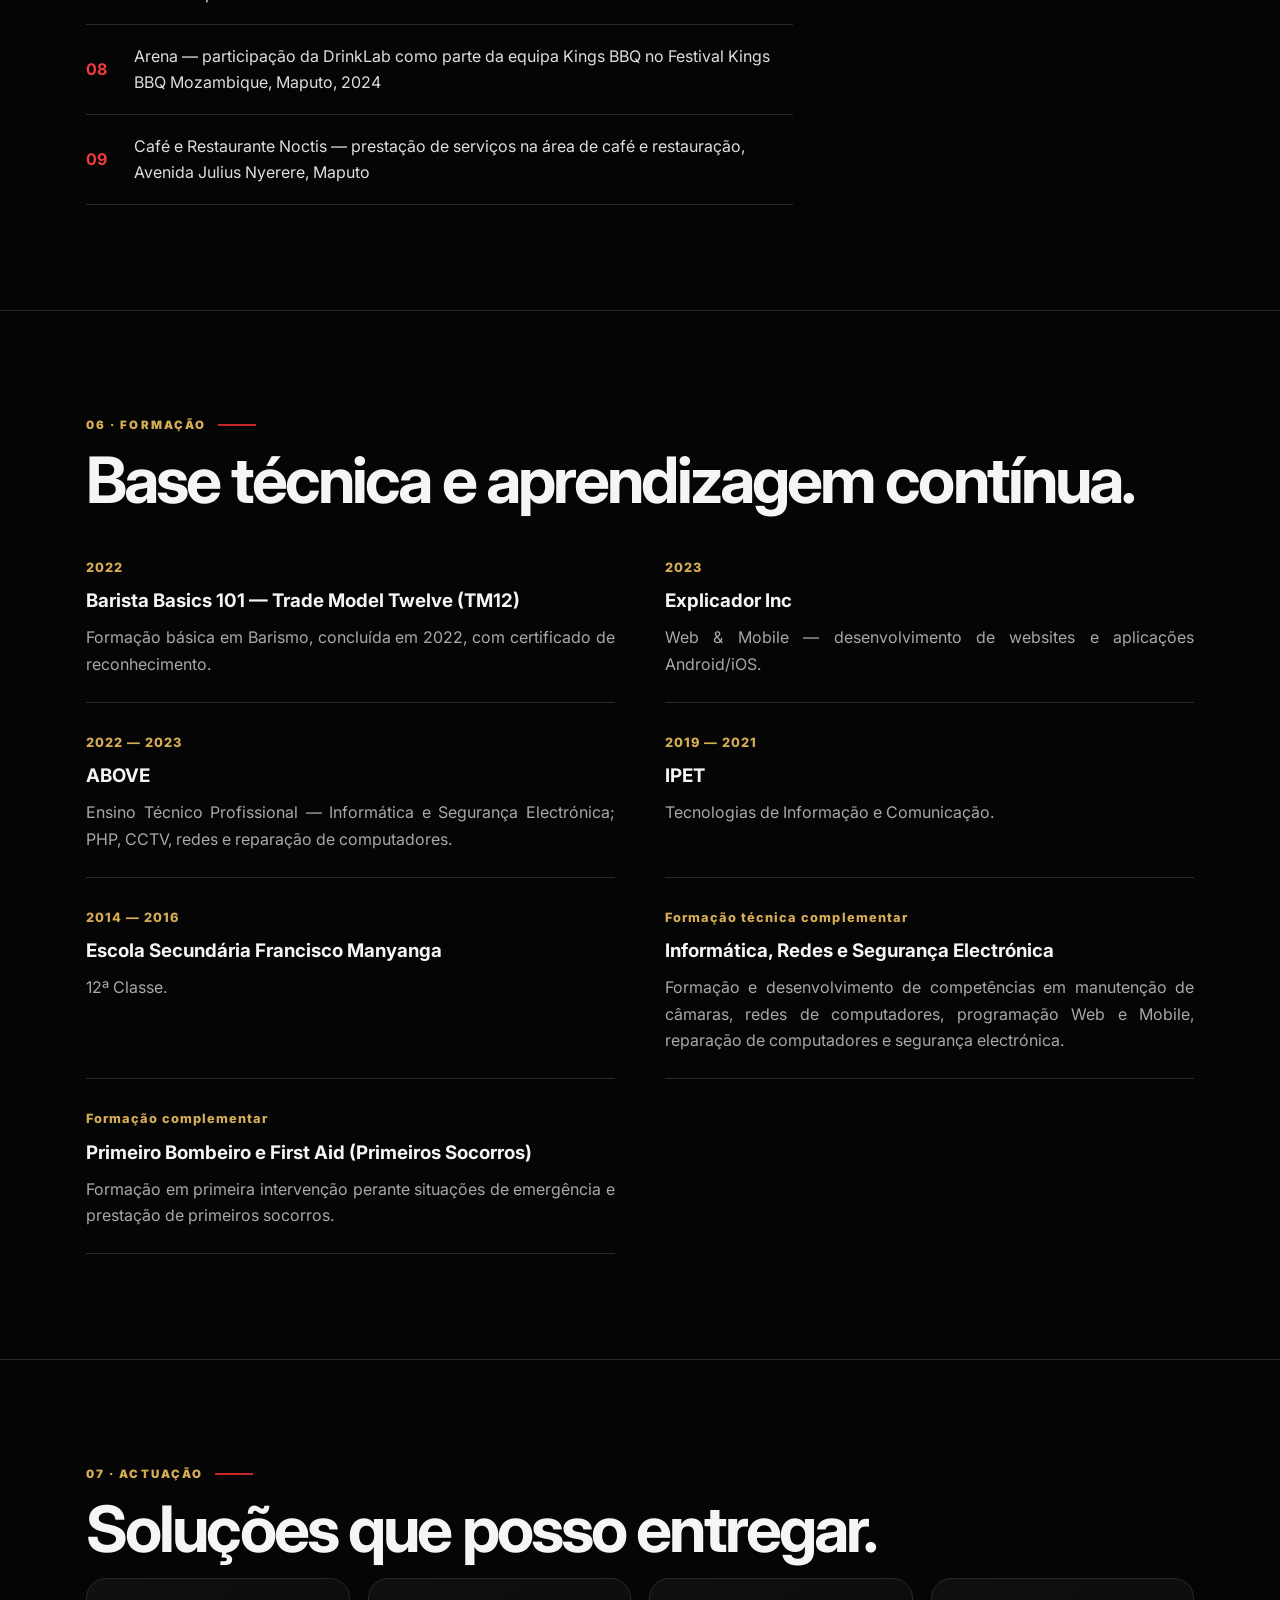
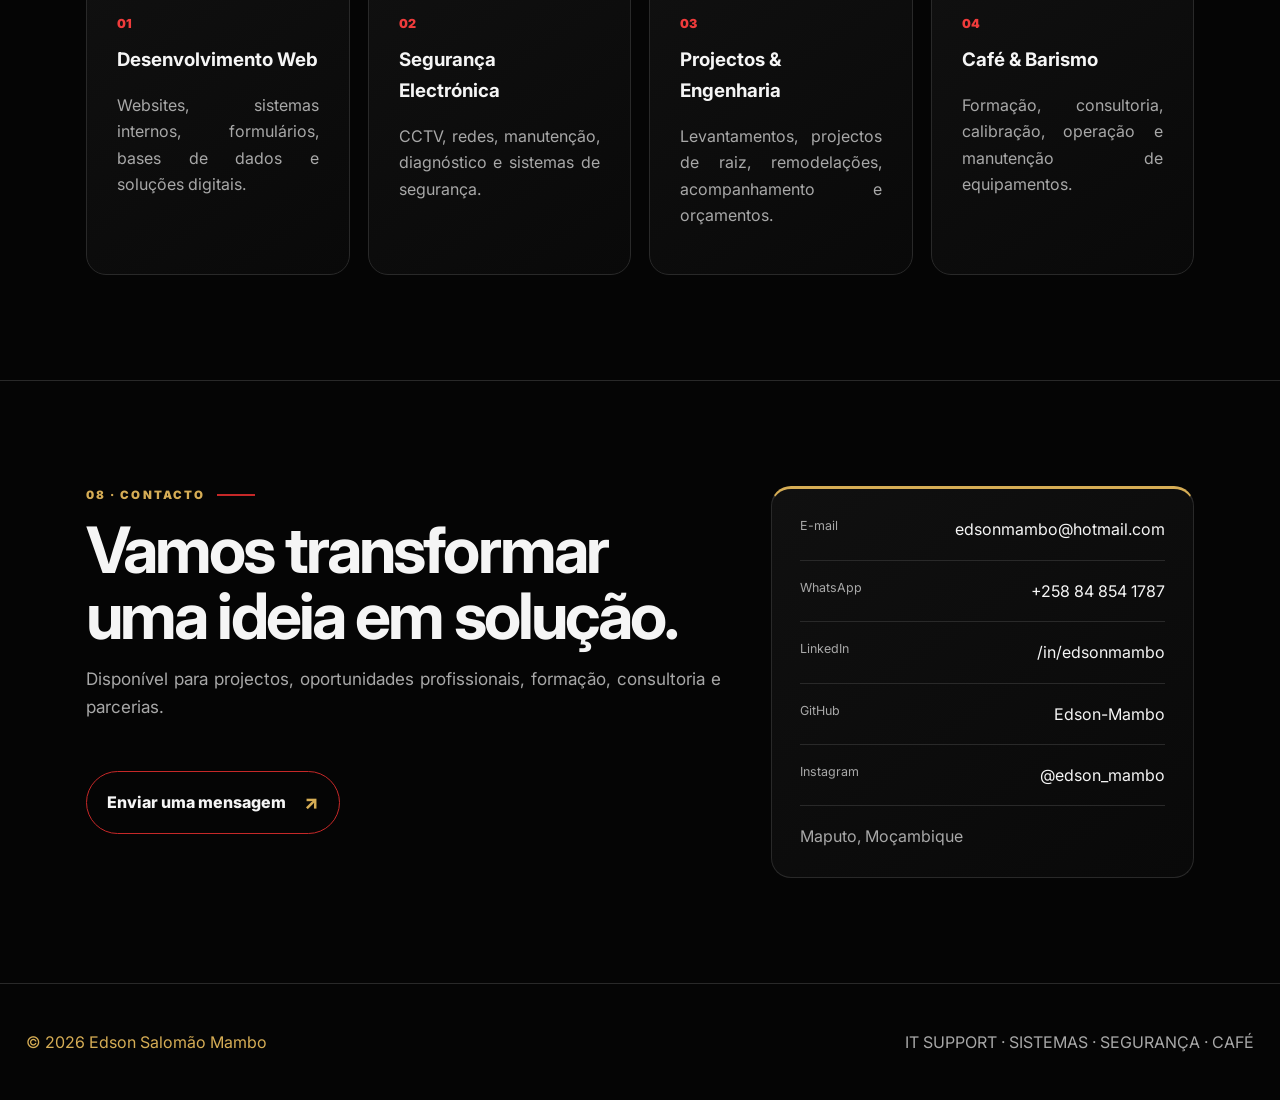
==== commit 06737400: "Corrigir entidade empregadora da experiência de Barista Head" ====
--- a/index.html
+++ b/index.html
@@ -15,7 +15,7 @@
 <section id="sobre"><div class="wrap"><div class="section-kicker">01 · PERFIL</div><h2>Experiência que liga técnica, operação e pessoas.</h2><p class="intro">A minha carreira combina suporte informático, desenvolvimento de soluções digitais, segurança electrónica e operações de café. A prioridade profissional é IT Support: diagnosticar problemas, apoiar utilizadores, manter sistemas e transformar necessidades operacionais em soluções fiáveis.</p><div class="profile-grid"><article class="feature"><span class="feature-no">01</span><h3>Tecnologia</h3><p>Desenvolvimento de sistemas, websites, bases de dados, suporte informático e soluções digitais para processos empresariais.</p></article><article class="feature"><span class="feature-no">02</span><h3>Segurança Electrónica</h3><p>CCTV, redes, portões electrónicos, cerca eléctrica, instalação, manutenção e diagnóstico.</p></article><article class="feature"><span class="feature-no">03</span><h3>Projectos de Engenharia</h3><p>Projectos de raiz e remodelações, levantamentos, soluções técnicas, acompanhamento e preparação de orçamentos.</p></article><article class="feature"><span class="feature-no">04</span><h3>Café & Formação</h3><p>Barista desde 2022, formador e consultor, com experiência em operação, espresso, moagem, calibração, manutenção e desenvolvimento de equipas.</p></article></div></div></section>
 <section id="competencias"><div class="wrap"><div class="section-kicker">02 · ESPECIALIZAÇÃO</div><h2>Competências orientadas para resultados.</h2><p class="intro">Não se trata apenas de conhecer ferramentas. A minha abordagem é compreender, planear, executar e melhorar.</p><div class="skills-grid"><article class="skill-card"><div class="skill-head"><h3>Desenvolvimento Web & Mobile</h3></div><p>PHP · Laravel · JavaScript · Vue · Quasar · Node.js · MySQL · Electron · HTML/CSS · Git/GitHub</p></article><article class="skill-card"><div class="skill-head"><h3>IT Support, Segurança & Redes</h3></div><p>CCTV · redes · suporte · diagnóstico · portões electrónicos · cerca eléctrica</p></article><article class="skill-card"><div class="skill-head"><h3>Projectos Técnicos</h3></div><p>AutoCAD · ArchiCAD · Artlantis Studio · levantamentos · arquitectura · remodelações · orçamentos</p></article><article class="skill-card"><div class="skill-head"><h3>Café, Barismo & Operação</h3></div><p>Espresso · moagem · extracção · calibração · vaporização · limpeza · manutenção · formação</p></article></div></div></section>
 <section id="projetos"><div class="wrap"><div class="section-kicker">03 · PROJECTOS</div><h2>Trabalho aplicado a desafios reais.</h2><p class="intro">Uma selecção de projectos que representa diferentes fases e competências da minha trajectória.</p><div class="projects-grid"><article class="project featured-project"><span class="number">01</span><h3>Mambo System POS 95</h3><p>Sistema de ponto de venda para gestão de produtos, vendas, stock, utilizadores, vales, takeaway e relatórios, com exploração de arquitectura desktop.</p><div><span class="tag">PHP</span><span class="tag">MySQL</span><span class="tag">Electron</span><span class="tag">SQLite</span></div></article><article class="project"><span class="number">02</span><h3>DrinkLab 95 Academy</h3><p>Marca de formação e consultoria de barismo, com programas profissionais, materiais didácticos, formação corporativa e apoio à operação.</p><div><span class="tag">Barismo</span><span class="tag">Formação</span><span class="tag">Consultoria</span></div></article><article class="project"><span class="number">03</span><h3>Assistência técnica — Restaurante Buso</h3><p>Assistência e manutenção de máquinas de espresso, incluindo limpeza técnica, backflushing, calibração e apoio à consistência operacional.</p><div><span class="tag">Espresso</span><span class="tag">Grinders</span><span class="tag">Preventiva</span></div></article><article class="project"><span class="number">04</span><h3>Projectos técnicos e engenharia</h3><p>Participação em vários projectos de arquitectura e engenharia: projectos de raiz, remodelações, levantamentos, soluções, acompanhamento e preparação de orçamentos.</p><div><span class="tag">AutoCAD</span><span class="tag">ArchiCAD</span><span class="tag">Engenharia</span></div></article><article class="project"><span class="number">05</span><h3>Formação — Engen e Zets Café</h3><p>Formação de equipas de café na Engen da Avenida de Angola / Aeroporto e no Zets Café, no Glória Mall.</p><div><span class="tag">Formação</span><span class="tag">Operação</span><span class="tag">Barismo</span></div></article><article class="project"><span class="number">06</span><h3>Festival Kings BBQ Mozambique — Arena 2024</h3><p>Participação da DrinkLab 95 como parte da equipa Kings BBQ no festival realizado em Maputo, em 2024.</p><div><span class="tag">Evento</span><span class="tag">Coffee Service</span><span class="tag">Equipa</span></div></article></div></div></section>
-<section id="experiencia"><div class="wrap"><div class="section-kicker">04 · CARREIRA</div><h2>Uma evolução construída na prática.</h2><p class="intro">Da operação e suporte técnico à formação, barismo e empreendedorismo.</p><div class="experience-timeline"><div class="role current"><div class="role-dot"></div><small>2022 — ACTUALIDADE · DRINKLAB 95</small><h3>Fundador · Formador · Barista · Consultor</h3><p>Desenvolvimento da marca, formação de baristas e equipas, consultoria, padronização de processos, materiais técnicos, apoio à operação e manutenção de equipamentos.</p></div><div class="role highlight"><div class="role-dot"></div><small>2022 — 2026 · BARISTA HEAD MOZAMBIQUE</small><h3>Barista Head</h3><p>Experiência profissional em operação de café, preparação de bebidas à base de espresso, controlo de qualidade, calibração, organização de estações e apoio à formação de equipas.</p></div><div class="role"><div class="role-dot"></div><small>PRESTAÇÃO DE SERVIÇOS · MAPUTO</small><h3>Café e Restaurante Noctis</h3><p>Prestação de serviços na área de café e restauração, no Café e Restaurante Noctis, localizado na Avenida Julius Nyerere, Maputo.</p></div><div class="role"><div class="role-dot"></div><small>2021 — 2022 · WOOLWORTHS MOZAMBIQUE</small><h3>Operações / Assistente</h3><p>Suporte técnico e operacional, acompanhamento de processos de segurança e saúde, documentação e apoio à operação.</p></div><div class="role"><div class="role-dot"></div><small>2017 — 2021 · WOOLWORTHS MOZAMBIQUE</small><h3>Operador de Caixa</h3><p>Transacções financeiras, atendimento, resolução de questões, sistemas de caixa e apoio ao controlo de stock.</p></div><div class="role"><div class="role-dot"></div><small>MAIO — JULHO 2024 · WOOLWORTHS MARES</small><h3>Estagiário de IT</h3><p>Estágio em suporte informático, acompanhamento técnico e apoio à resolução de necessidades de tecnologia no ambiente operacional.</p></div><div class="role"><div class="role-dot"></div><small>2015 — 2017 · ÓPTIMA ENGENHARIA</small><h3>Projectista</h3><p>Desenvolvimento e actualização de projectos e plantas de arquitectura, análise de requisitos técnicos, apoio a remodelações e preparação de soluções práticas para clientes.</p></div><div class="role"><div class="role-dot"></div><small>2014 — 2017 · PREC — PROJECTOS DE CONSTRUÇÃO E ENERGIA</small><h3>Projectista</h3><p>Levantamentos e elaboração de projectos de arquitectura para construção e energia, incluindo plantas interiores e exteriores, projectos de raiz, remodelações, adaptação de soluções às necessidades dos clientes e preparação de orçamentos.</p></div></div></div></section>
+<section id="experiencia"><div class="wrap"><div class="section-kicker">04 · CARREIRA</div><h2>Uma evolução construída na prática.</h2><p class="intro">Da operação e suporte técnico à formação, barismo e empreendedorismo.</p><div class="experience-timeline"><div class="role current"><div class="role-dot"></div><small>2022 — ACTUALIDADE · DRINKLAB 95</small><h3>Fundador · Formador · Barista · Consultor</h3><p>Desenvolvimento da marca, formação de baristas e equipas, consultoria, padronização de processos, materiais técnicos, apoio à operação e manutenção de equipamentos.</p></div><div class="role highlight"><div class="role-dot"></div><small>2022 — 2026 · WOOLWORTHS MOZAMBIQUE</small><h3>Barista Head</h3><p>Experiência profissional em operação de café, preparação de bebidas à base de espresso, controlo de qualidade, calibração, organização de estações e apoio à formação de equipas.</p></div><div class="role"><div class="role-dot"></div><small>PRESTAÇÃO DE SERVIÇOS · MAPUTO</small><h3>Café e Restaurante Noctis</h3><p>Prestação de serviços na área de café e restauração, no Café e Restaurante Noctis, localizado na Avenida Julius Nyerere, Maputo.</p></div><div class="role"><div class="role-dot"></div><small>2021 — 2022 · WOOLWORTHS MOZAMBIQUE</small><h3>Operações / Assistente</h3><p>Suporte técnico e operacional, acompanhamento de processos de segurança e saúde, documentação e apoio à operação.</p></div><div class="role"><div class="role-dot"></div><small>2017 — 2021 · WOOLWORTHS MOZAMBIQUE</small><h3>Operador de Caixa</h3><p>Transacções financeiras, atendimento, resolução de questões, sistemas de caixa e apoio ao controlo de stock.</p></div><div class="role"><div class="role-dot"></div><small>MAIO — JULHO 2024 · WOOLWORTHS MARES</small><h3>Estagiário de IT</h3><p>Estágio em suporte informático, acompanhamento técnico e apoio à resolução de necessidades de tecnologia no ambiente operacional.</p></div><div class="role"><div class="role-dot"></div><small>2015 — 2017 · ÓPTIMA ENGENHARIA</small><h3>Projectista</h3><p>Desenvolvimento e actualização de projectos e plantas de arquitectura, análise de requisitos técnicos, apoio a remodelações e preparação de soluções práticas para clientes.</p></div><div class="role"><div class="role-dot"></div><small>2014 — 2017 · PREC — PROJECTOS DE CONSTRUÇÃO E ENERGIA</small><h3>Projectista</h3><p>Levantamentos e elaboração de projectos de arquitectura para construção e energia, incluindo plantas interiores e exteriores, projectos de raiz, remodelações, adaptação de soluções às necessidades dos clientes e preparação de orçamentos.</p></div></div></div></section>
 <section id="barismo"><div class="wrap"><div class="section-kicker">05 · BARISMO</div><h2>Formação e experiência no mundo do café.</h2><p class="intro">Desde 2022, desenvolvo actividade de barismo, formação e consultoria através da DrinkLab 95, com intervenções em operações de café, restauração e hotelaria em Maputo.</p><div class="barismo-layout"><div class="barismo-main"><h3>Perfil técnico — Head Barista</h3><p class="intro">Autoavaliação indicativa das competências práticas na área de café. As percentagens representam uma estimativa de domínio profissional, não uma certificação ou pontuação oficial da SCA.</p><div class="coffee-skills"><div class="coffee-skill"><div class="skill-head"><h3>Barista Skills</h3><b>85%</b></div><div class="bar"><i style="width:85%"></i></div></div><div class="coffee-skill"><div class="skill-head"><h3>Espresso Skills</h3><b>85%</b></div><div class="bar"><i style="width:85%"></i></div></div><div class="coffee-skill"><div class="skill-head"><h3>Equipamentos e manutenção</h3><b>80%</b></div><div class="bar"><i style="width:80%"></i></div></div><div class="coffee-skill"><div class="skill-head"><h3>Sensory Skills</h3><b>75%</b></div><div class="bar"><i style="width:75%"></i></div></div><div class="coffee-skill"><div class="skill-head"><h3>Brewing Methods</h3><b>25%</b></div><div class="bar"><i style="width:25%"></i></div><small>Noções introdutórias de V60 e French Press.</small></div><div class="coffee-skill"><div class="skill-head"><h3>Green Coffee</h3><b>0%</b></div><div class="bar"><i style="width:0%"></i></div></div><div class="coffee-skill"><div class="skill-head"><h3>Roasting</h3><b>0%</b></div><div class="bar"><i style="width:0%"></i></div></div></div><h3>Conhecimento de equipamentos profissionais</h3><p>Conhecimento técnico e operacional de máquinas profissionais de espresso de diferentes fabricantes, incluindo La Marzocco, referência no segmento premium, e Rancilio. Familiaridade com operação, parâmetros de extracção, regulação, vaporização de leite, limpeza e manutenção operacional.</p><h3>Formações realizadas</h3><div class="client-list"><div><b>01</b><span>Kings BBQ — Centro IPIC e Jardim, Maputo</span></div><div><b>02</b><span>Kings BBQ Premium — Avenida Mao Tse Tung, Maputo</span></div><div><b>03</b><span>Engen — Avenida de Angola / Aeroporto, Maputo</span></div><div><b>04</b><span>Zets Café — Glória Mall, Maputo</span></div><div><b>05</b><span>Café Sangres — Bombas / Engen</span></div><div><b>06</b><span>Restaurante & Café Buso — formação e assistência técnica</span></div><div><b>07</b><span>Bread Maputo — Residência Golf</span></div><div><b>08</b><span>Arena — participação da DrinkLab como parte da equipa Kings BBQ no Festival Kings BBQ Mozambique, Maputo, 2024</span></div><div><b>09</b><span>Café e Restaurante Noctis — prestação de serviços na área de café e restauração, Avenida Julius Nyerere, Maputo</span></div></div></div><aside class="barismo-note"><strong>DRINKLAB 95</strong><p>Formação profissional para iniciantes, baristas e equipas de restaurantes, hotéis e cafeterias.</p></aside></div></div></section>
 <section id="formacao"><div class="wrap"><div class="section-kicker">06 · FORMAÇÃO</div><h2>Base técnica e aprendizagem contínua.</h2><div class="education"><article><span>2022</span><h3>Barista Basics 101 — Trade Model Twelve (TM12)</h3><p>Formação básica em Barismo, concluída em 2022, com certificado de reconhecimento.</p></article><article><span>2023</span><h3>Explicador Inc</h3><p>Web & Mobile — desenvolvimento de websites e aplicações Android/iOS.</p></article><article><span>2022 — 2023</span><h3>ABOVE</h3><p>Ensino Técnico Profissional — Informática e Segurança Electrónica; PHP, CCTV, redes e reparação de computadores.</p></article><article><span>2019 — 2021</span><h3>IPET</h3><p>Tecnologias de Informação e Comunicação.</p></article><article><span>2014 — 2016</span><h3>Escola Secundária Francisco Manyanga</h3><p>12ª Classe.</p></article><article><span>Formação técnica complementar</span><h3>Informática, Redes e Segurança Electrónica</h3><p>Formação e desenvolvimento de competências em manutenção de câmaras, redes de computadores, programação Web e Mobile, reparação de computadores e segurança electrónica.</p></article><article><span>Formação complementar</span><h3>Primeiro Bombeiro e First Aid (Primeiros Socorros)</h3><p>Formação em primeira intervenção perante situações de emergência e prestação de primeiros socorros.</p></article></div></div></section>
 <section id="servicos"><div class="wrap"><div class="section-kicker">07 · ACTUAÇÃO</div><h2>Soluções que posso entregar.</h2><div class="service-grid"><article><span>01</span><h3>Desenvolvimento Web</h3><p>Websites, sistemas internos, formulários, bases de dados e soluções digitais.</p></article><article><span>02</span><h3>Segurança Electrónica</h3><p>CCTV, redes, manutenção, diagnóstico e sistemas de segurança.</p></article><article><span>03</span><h3>Projectos & Engenharia</h3><p>Levantamentos, projectos de raiz, remodelações, acompanhamento e orçamentos.</p></article><article><span>04</span><h3>Café & Barismo</h3><p>Formação, consultoria, calibração, operação e manutenção de equipamentos.</p></article></div></div></section>
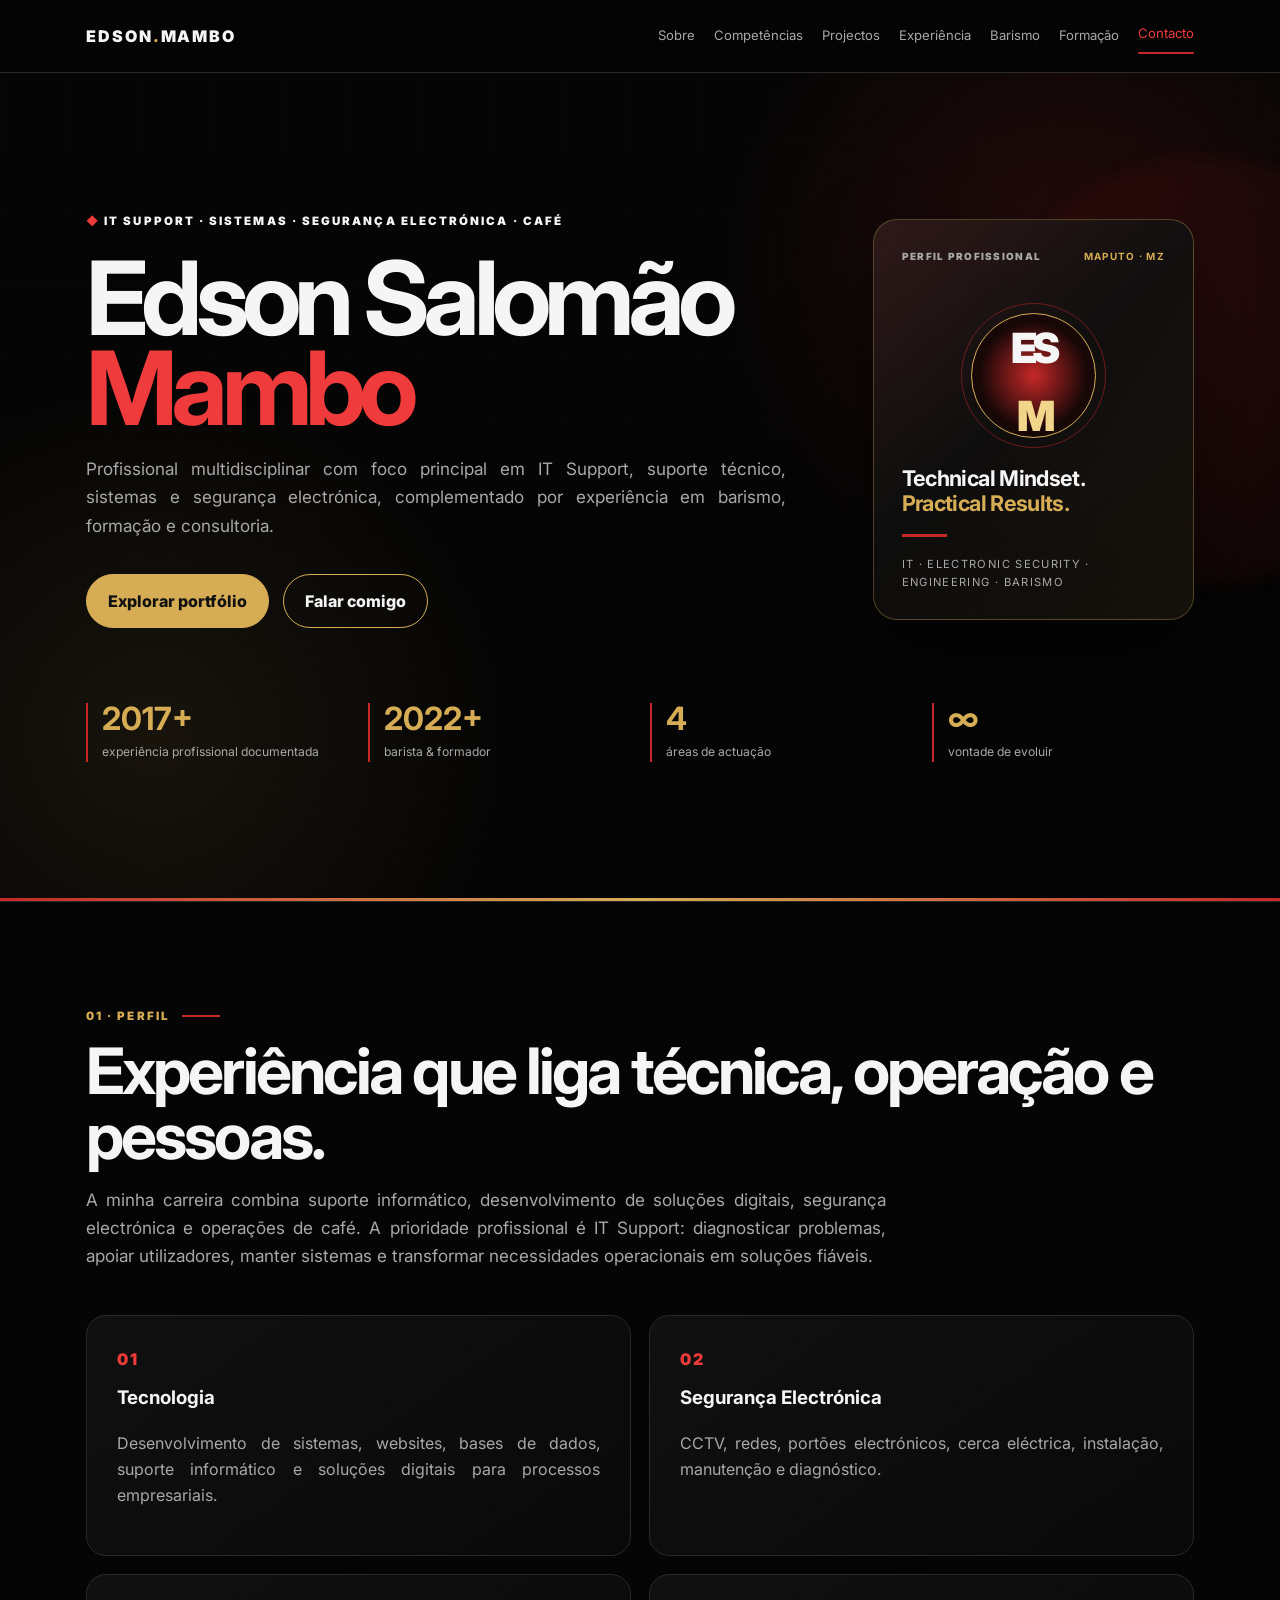
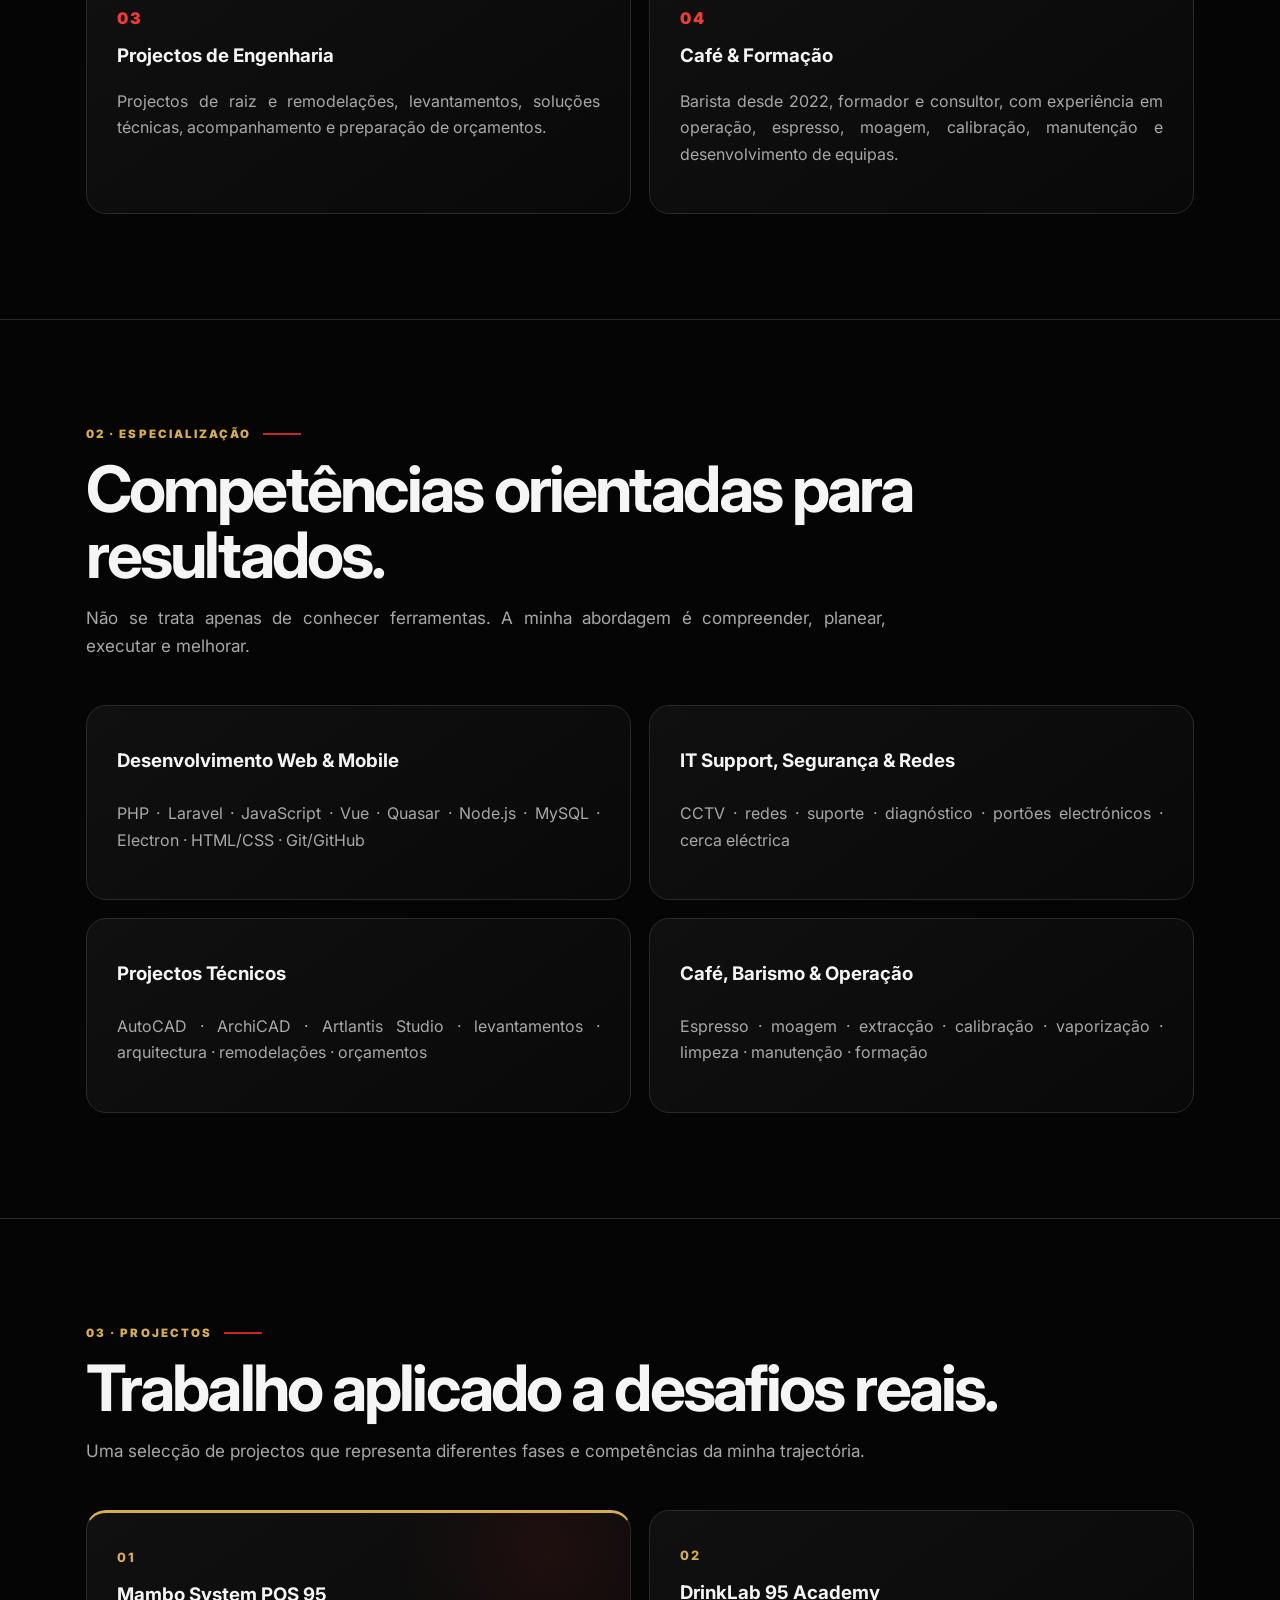
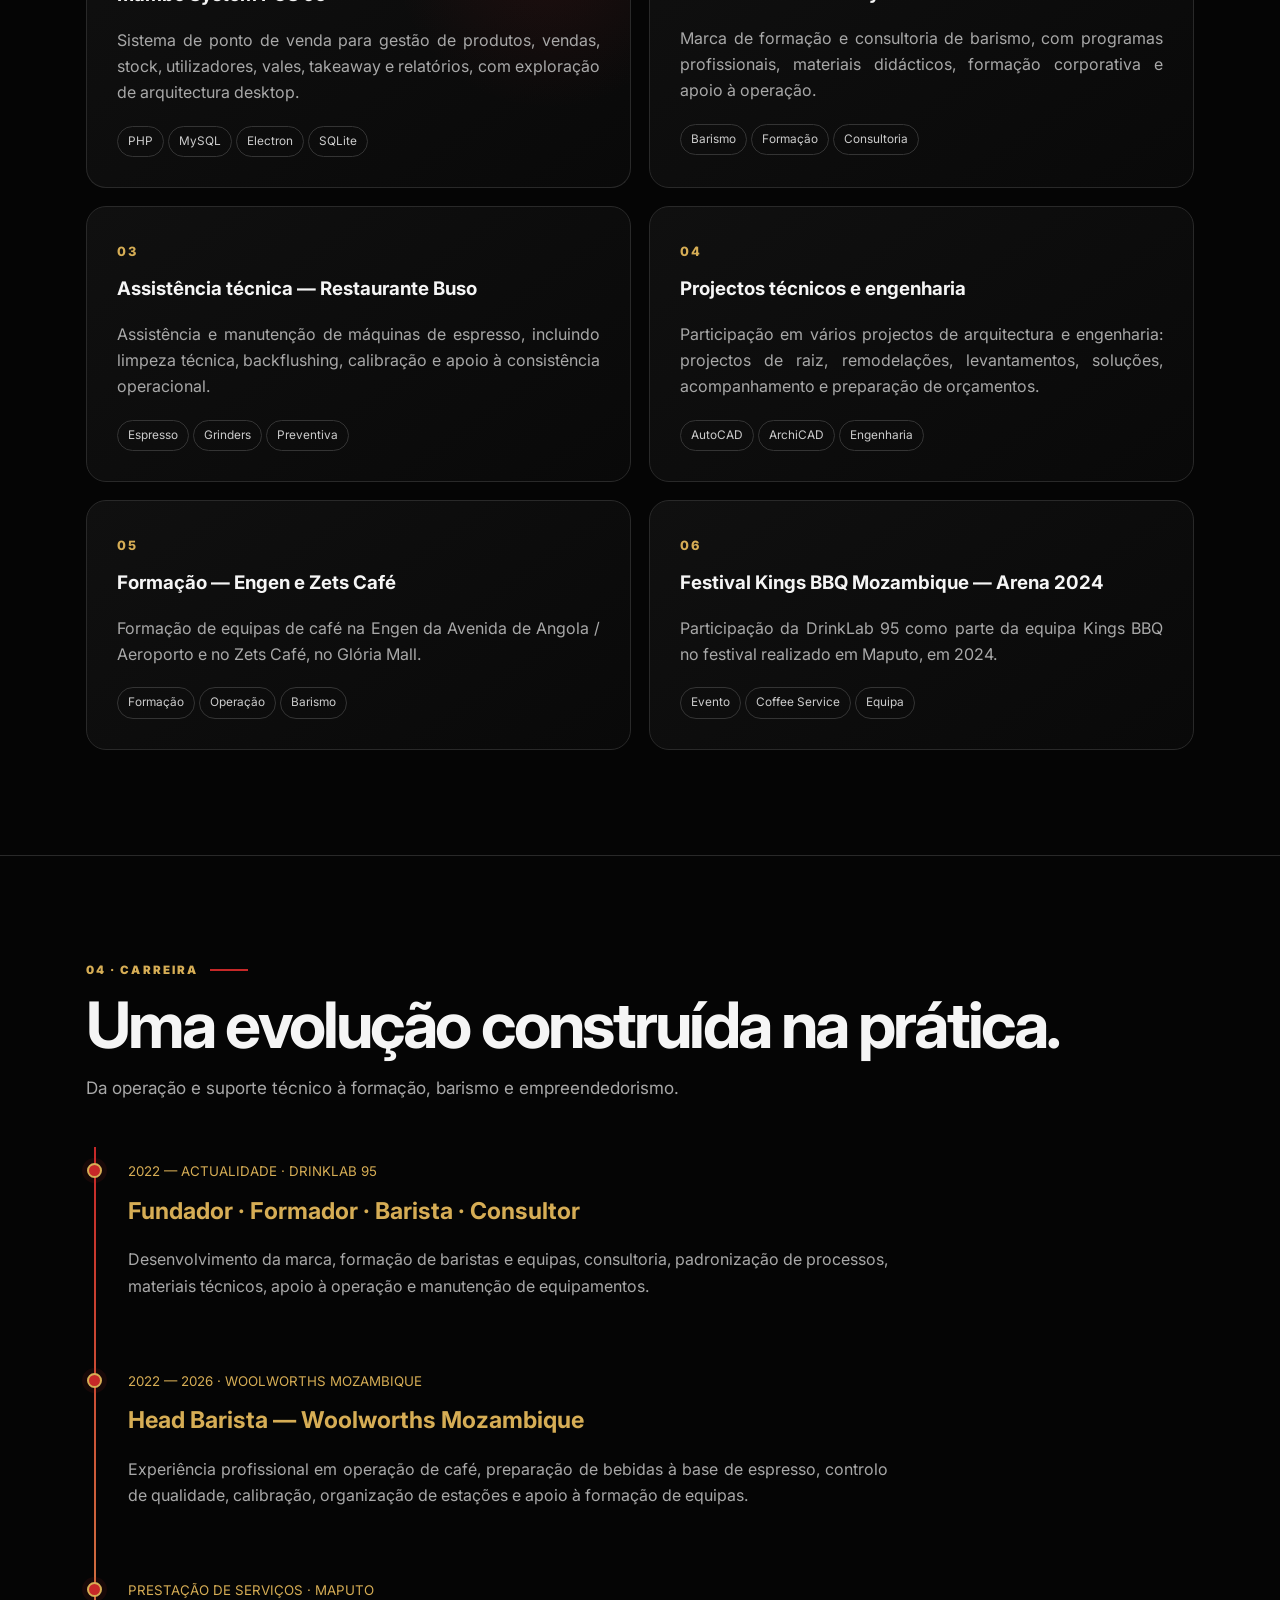
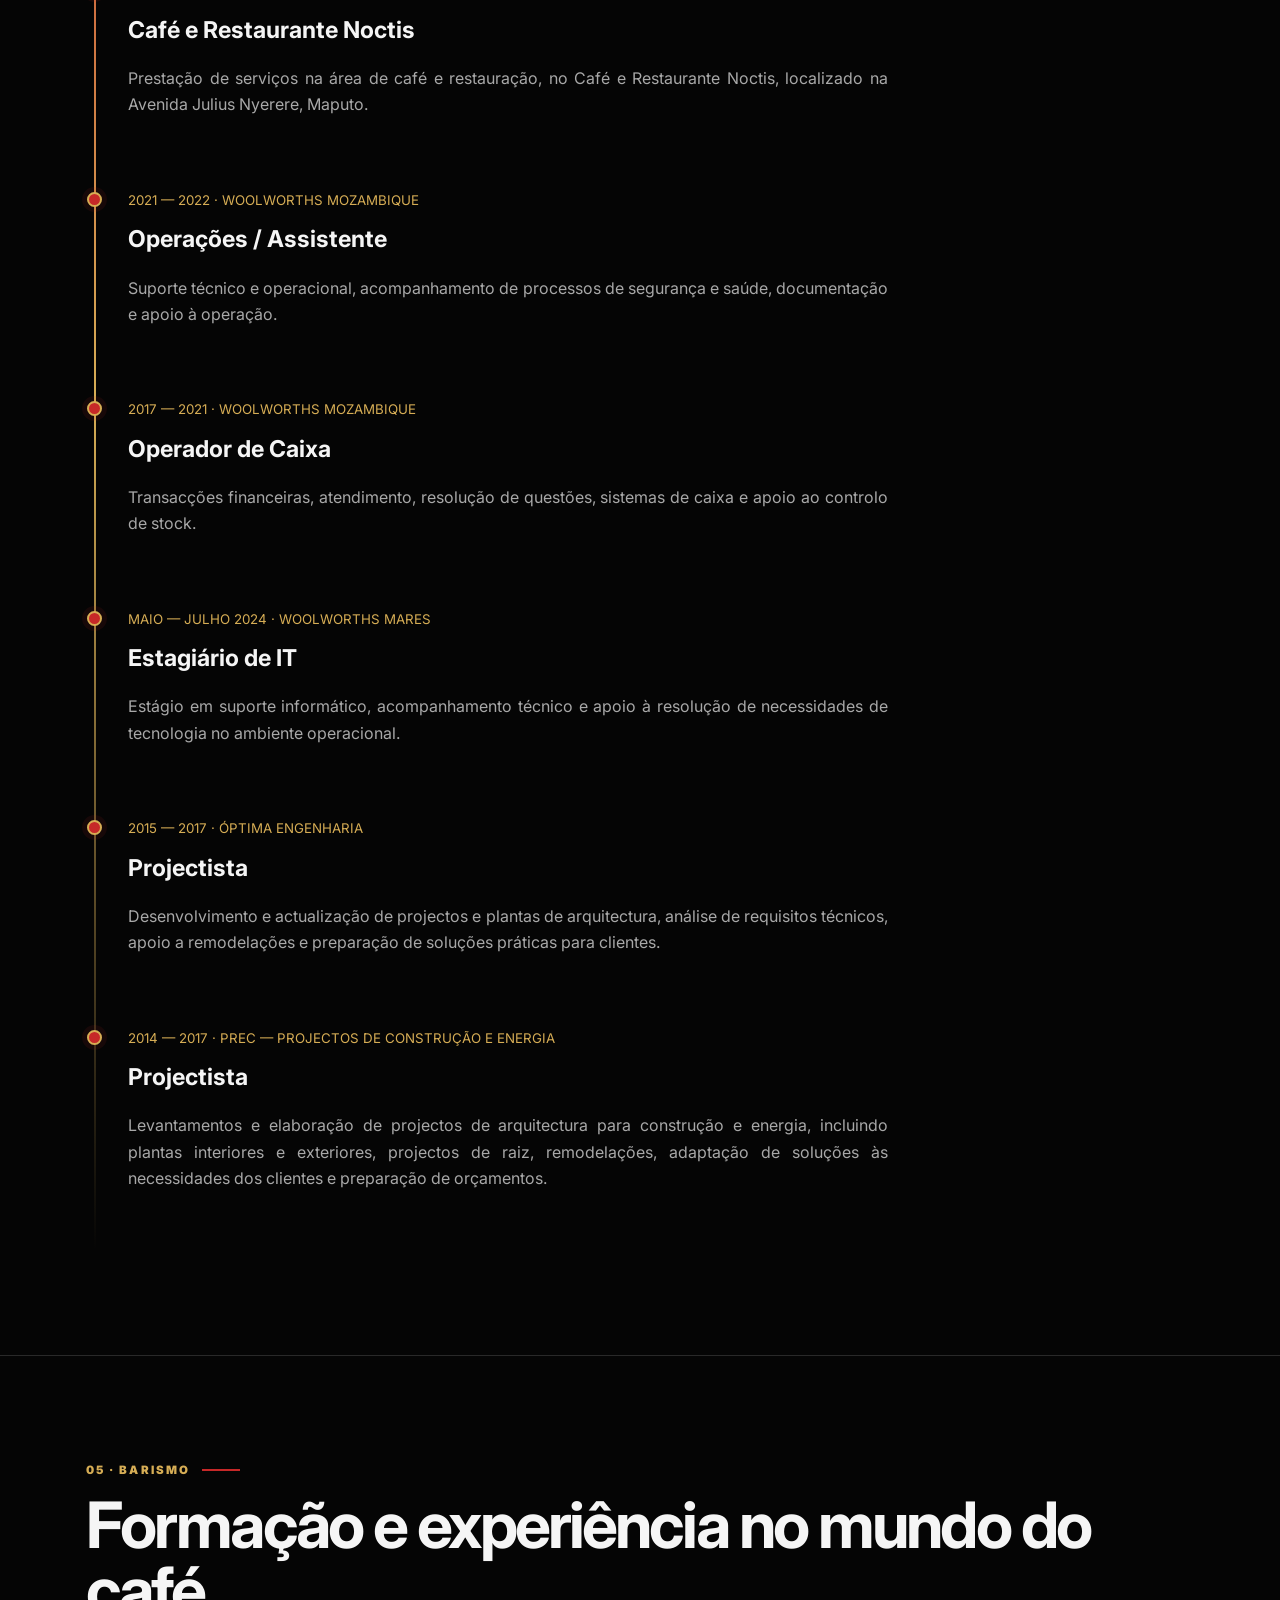
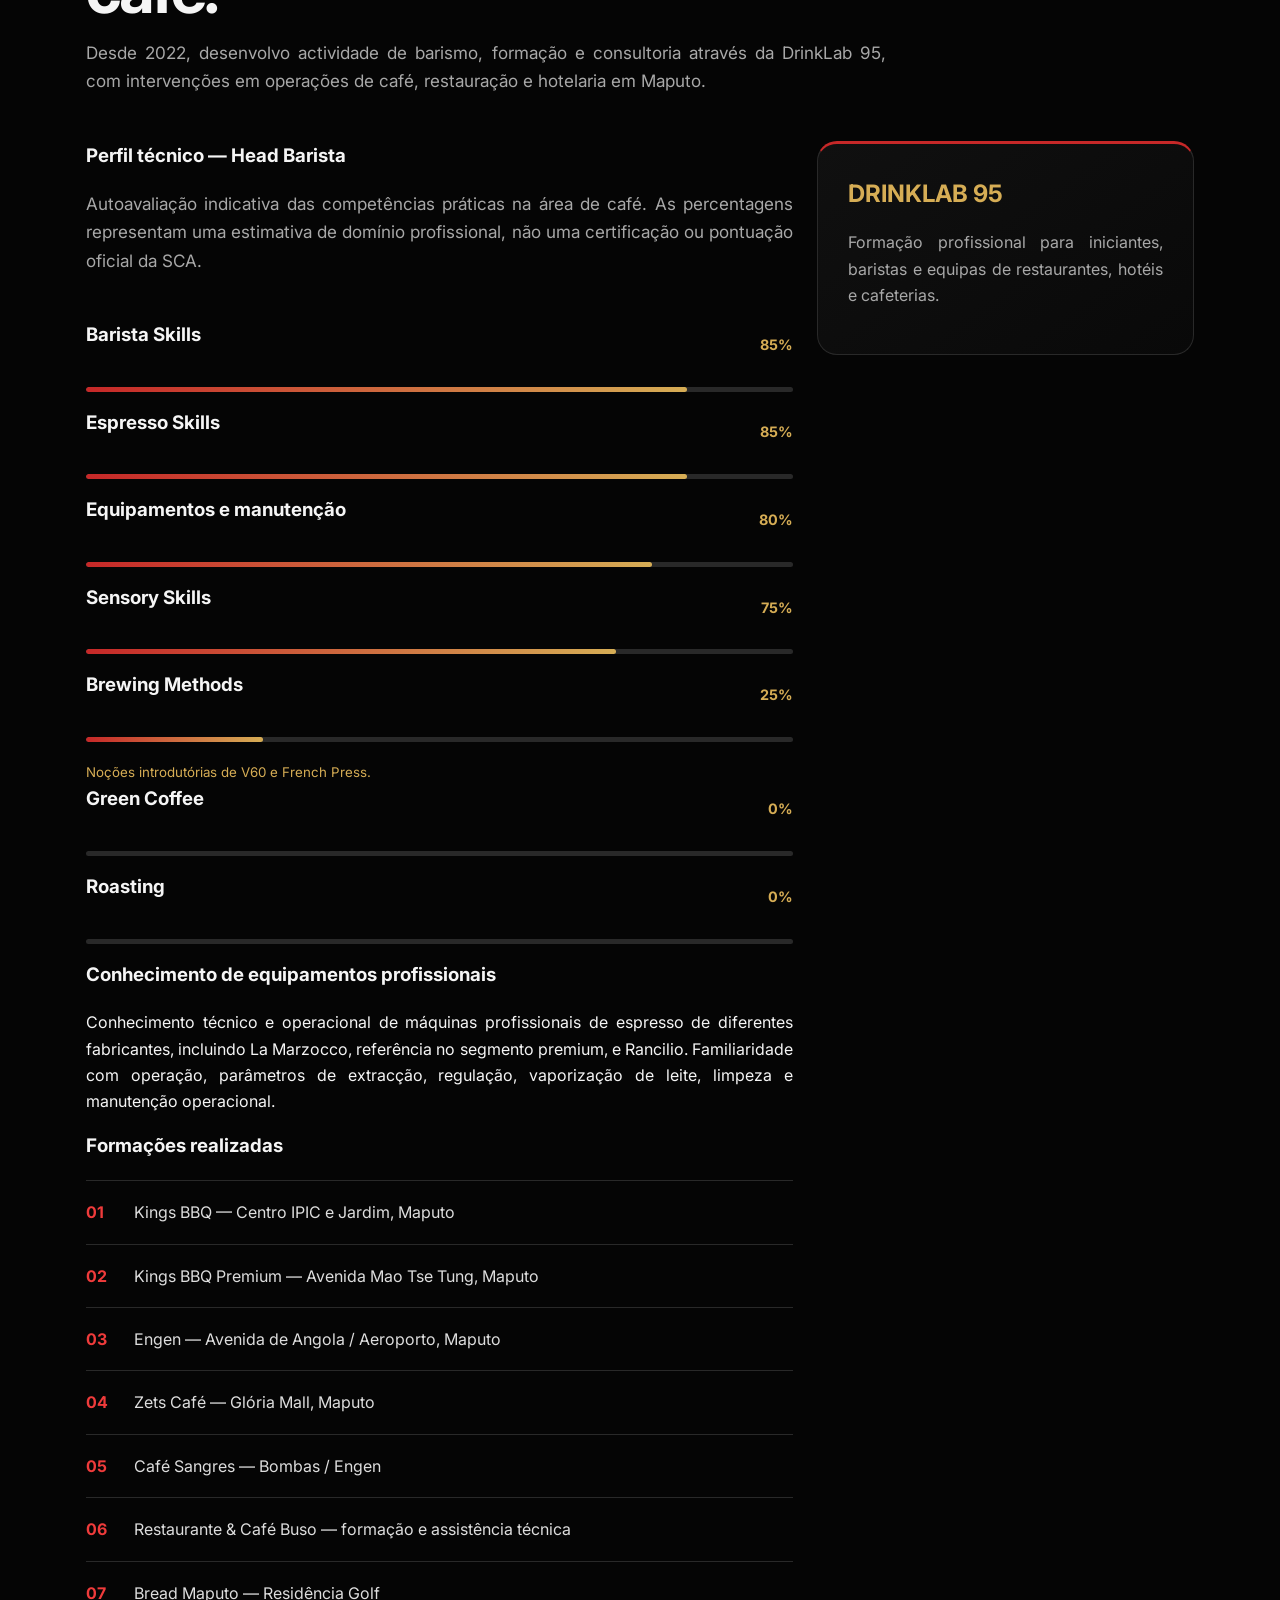
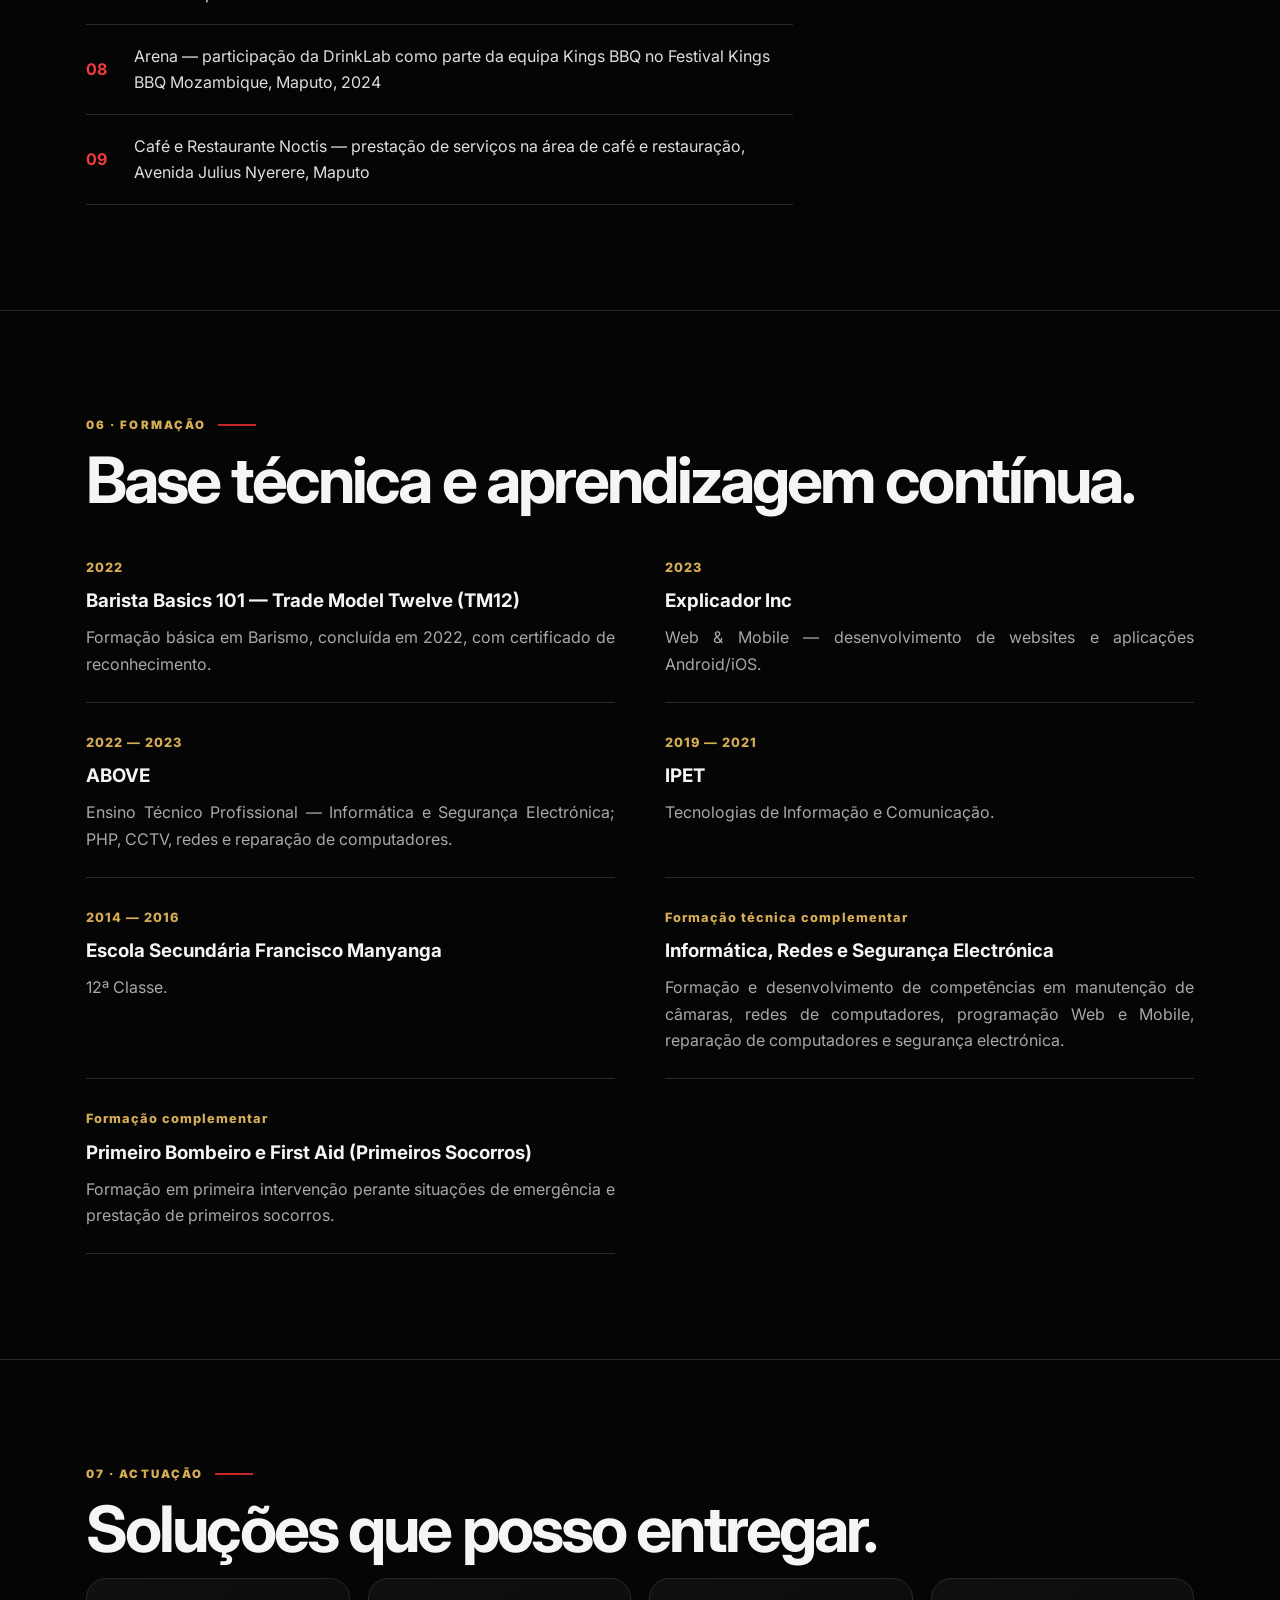
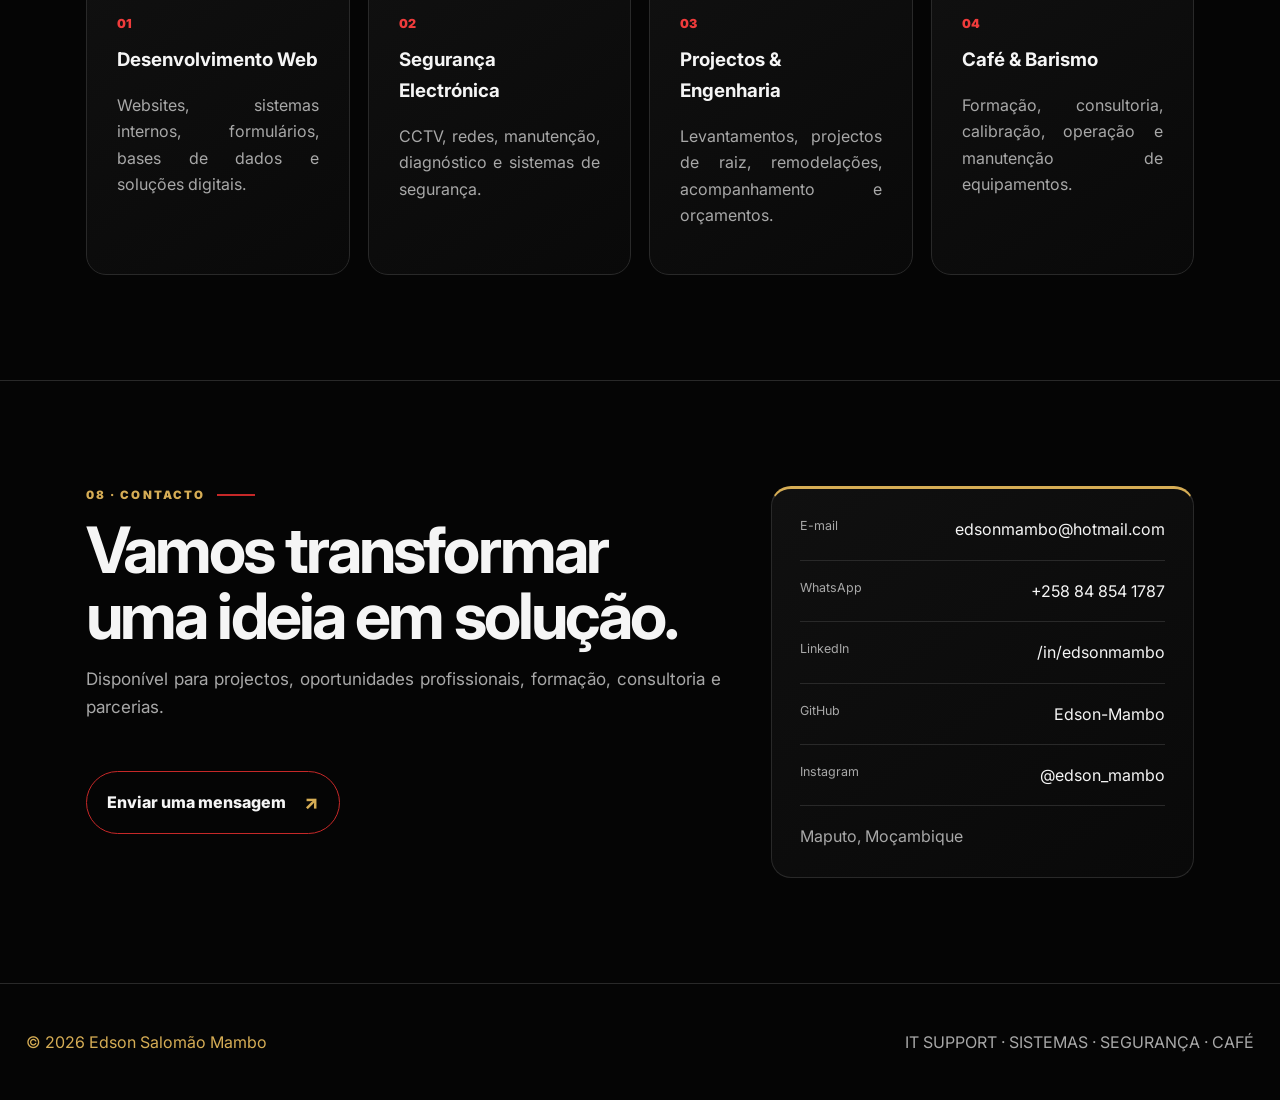
==== commit 99e9a426: "Ajustar título profissional para Head Barista" ====
--- a/index.html
+++ b/index.html
@@ -15,7 +15,7 @@
 <section id="sobre"><div class="wrap"><div class="section-kicker">01 · PERFIL</div><h2>Experiência que liga técnica, operação e pessoas.</h2><p class="intro">A minha carreira combina suporte informático, desenvolvimento de soluções digitais, segurança electrónica e operações de café. A prioridade profissional é IT Support: diagnosticar problemas, apoiar utilizadores, manter sistemas e transformar necessidades operacionais em soluções fiáveis.</p><div class="profile-grid"><article class="feature"><span class="feature-no">01</span><h3>Tecnologia</h3><p>Desenvolvimento de sistemas, websites, bases de dados, suporte informático e soluções digitais para processos empresariais.</p></article><article class="feature"><span class="feature-no">02</span><h3>Segurança Electrónica</h3><p>CCTV, redes, portões electrónicos, cerca eléctrica, instalação, manutenção e diagnóstico.</p></article><article class="feature"><span class="feature-no">03</span><h3>Projectos de Engenharia</h3><p>Projectos de raiz e remodelações, levantamentos, soluções técnicas, acompanhamento e preparação de orçamentos.</p></article><article class="feature"><span class="feature-no">04</span><h3>Café & Formação</h3><p>Barista desde 2022, formador e consultor, com experiência em operação, espresso, moagem, calibração, manutenção e desenvolvimento de equipas.</p></article></div></div></section>
 <section id="competencias"><div class="wrap"><div class="section-kicker">02 · ESPECIALIZAÇÃO</div><h2>Competências orientadas para resultados.</h2><p class="intro">Não se trata apenas de conhecer ferramentas. A minha abordagem é compreender, planear, executar e melhorar.</p><div class="skills-grid"><article class="skill-card"><div class="skill-head"><h3>Desenvolvimento Web & Mobile</h3></div><p>PHP · Laravel · JavaScript · Vue · Quasar · Node.js · MySQL · Electron · HTML/CSS · Git/GitHub</p></article><article class="skill-card"><div class="skill-head"><h3>IT Support, Segurança & Redes</h3></div><p>CCTV · redes · suporte · diagnóstico · portões electrónicos · cerca eléctrica</p></article><article class="skill-card"><div class="skill-head"><h3>Projectos Técnicos</h3></div><p>AutoCAD · ArchiCAD · Artlantis Studio · levantamentos · arquitectura · remodelações · orçamentos</p></article><article class="skill-card"><div class="skill-head"><h3>Café, Barismo & Operação</h3></div><p>Espresso · moagem · extracção · calibração · vaporização · limpeza · manutenção · formação</p></article></div></div></section>
 <section id="projetos"><div class="wrap"><div class="section-kicker">03 · PROJECTOS</div><h2>Trabalho aplicado a desafios reais.</h2><p class="intro">Uma selecção de projectos que representa diferentes fases e competências da minha trajectória.</p><div class="projects-grid"><article class="project featured-project"><span class="number">01</span><h3>Mambo System POS 95</h3><p>Sistema de ponto de venda para gestão de produtos, vendas, stock, utilizadores, vales, takeaway e relatórios, com exploração de arquitectura desktop.</p><div><span class="tag">PHP</span><span class="tag">MySQL</span><span class="tag">Electron</span><span class="tag">SQLite</span></div></article><article class="project"><span class="number">02</span><h3>DrinkLab 95 Academy</h3><p>Marca de formação e consultoria de barismo, com programas profissionais, materiais didácticos, formação corporativa e apoio à operação.</p><div><span class="tag">Barismo</span><span class="tag">Formação</span><span class="tag">Consultoria</span></div></article><article class="project"><span class="number">03</span><h3>Assistência técnica — Restaurante Buso</h3><p>Assistência e manutenção de máquinas de espresso, incluindo limpeza técnica, backflushing, calibração e apoio à consistência operacional.</p><div><span class="tag">Espresso</span><span class="tag">Grinders</span><span class="tag">Preventiva</span></div></article><article class="project"><span class="number">04</span><h3>Projectos técnicos e engenharia</h3><p>Participação em vários projectos de arquitectura e engenharia: projectos de raiz, remodelações, levantamentos, soluções, acompanhamento e preparação de orçamentos.</p><div><span class="tag">AutoCAD</span><span class="tag">ArchiCAD</span><span class="tag">Engenharia</span></div></article><article class="project"><span class="number">05</span><h3>Formação — Engen e Zets Café</h3><p>Formação de equipas de café na Engen da Avenida de Angola / Aeroporto e no Zets Café, no Glória Mall.</p><div><span class="tag">Formação</span><span class="tag">Operação</span><span class="tag">Barismo</span></div></article><article class="project"><span class="number">06</span><h3>Festival Kings BBQ Mozambique — Arena 2024</h3><p>Participação da DrinkLab 95 como parte da equipa Kings BBQ no festival realizado em Maputo, em 2024.</p><div><span class="tag">Evento</span><span class="tag">Coffee Service</span><span class="tag">Equipa</span></div></article></div></div></section>
-<section id="experiencia"><div class="wrap"><div class="section-kicker">04 · CARREIRA</div><h2>Uma evolução construída na prática.</h2><p class="intro">Da operação e suporte técnico à formação, barismo e empreendedorismo.</p><div class="experience-timeline"><div class="role current"><div class="role-dot"></div><small>2022 — ACTUALIDADE · DRINKLAB 95</small><h3>Fundador · Formador · Barista · Consultor</h3><p>Desenvolvimento da marca, formação de baristas e equipas, consultoria, padronização de processos, materiais técnicos, apoio à operação e manutenção de equipamentos.</p></div><div class="role highlight"><div class="role-dot"></div><small>2022 — 2026 · WOOLWORTHS MOZAMBIQUE</small><h3>Barista Head</h3><p>Experiência profissional em operação de café, preparação de bebidas à base de espresso, controlo de qualidade, calibração, organização de estações e apoio à formação de equipas.</p></div><div class="role"><div class="role-dot"></div><small>PRESTAÇÃO DE SERVIÇOS · MAPUTO</small><h3>Café e Restaurante Noctis</h3><p>Prestação de serviços na área de café e restauração, no Café e Restaurante Noctis, localizado na Avenida Julius Nyerere, Maputo.</p></div><div class="role"><div class="role-dot"></div><small>2021 — 2022 · WOOLWORTHS MOZAMBIQUE</small><h3>Operações / Assistente</h3><p>Suporte técnico e operacional, acompanhamento de processos de segurança e saúde, documentação e apoio à operação.</p></div><div class="role"><div class="role-dot"></div><small>2017 — 2021 · WOOLWORTHS MOZAMBIQUE</small><h3>Operador de Caixa</h3><p>Transacções financeiras, atendimento, resolução de questões, sistemas de caixa e apoio ao controlo de stock.</p></div><div class="role"><div class="role-dot"></div><small>MAIO — JULHO 2024 · WOOLWORTHS MARES</small><h3>Estagiário de IT</h3><p>Estágio em suporte informático, acompanhamento técnico e apoio à resolução de necessidades de tecnologia no ambiente operacional.</p></div><div class="role"><div class="role-dot"></div><small>2015 — 2017 · ÓPTIMA ENGENHARIA</small><h3>Projectista</h3><p>Desenvolvimento e actualização de projectos e plantas de arquitectura, análise de requisitos técnicos, apoio a remodelações e preparação de soluções práticas para clientes.</p></div><div class="role"><div class="role-dot"></div><small>2014 — 2017 · PREC — PROJECTOS DE CONSTRUÇÃO E ENERGIA</small><h3>Projectista</h3><p>Levantamentos e elaboração de projectos de arquitectura para construção e energia, incluindo plantas interiores e exteriores, projectos de raiz, remodelações, adaptação de soluções às necessidades dos clientes e preparação de orçamentos.</p></div></div></div></section>
+<section id="experiencia"><div class="wrap"><div class="section-kicker">04 · CARREIRA</div><h2>Uma evolução construída na prática.</h2><p class="intro">Da operação e suporte técnico à formação, barismo e empreendedorismo.</p><div class="experience-timeline"><div class="role current"><div class="role-dot"></div><small>2022 — ACTUALIDADE · DRINKLAB 95</small><h3>Fundador · Formador · Barista · Consultor</h3><p>Desenvolvimento da marca, formação de baristas e equipas, consultoria, padronização de processos, materiais técnicos, apoio à operação e manutenção de equipamentos.</p></div><div class="role highlight"><div class="role-dot"></div><small>2022 — 2026 · WOOLWORTHS MOZAMBIQUE</small><h3>Head Barista — Woolworths Mozambique</h3><p>Experiência profissional em operação de café, preparação de bebidas à base de espresso, controlo de qualidade, calibração, organização de estações e apoio à formação de equipas.</p></div><div class="role"><div class="role-dot"></div><small>PRESTAÇÃO DE SERVIÇOS · MAPUTO</small><h3>Café e Restaurante Noctis</h3><p>Prestação de serviços na área de café e restauração, no Café e Restaurante Noctis, localizado na Avenida Julius Nyerere, Maputo.</p></div><div class="role"><div class="role-dot"></div><small>2021 — 2022 · WOOLWORTHS MOZAMBIQUE</small><h3>Operações / Assistente</h3><p>Suporte técnico e operacional, acompanhamento de processos de segurança e saúde, documentação e apoio à operação.</p></div><div class="role"><div class="role-dot"></div><small>2017 — 2021 · WOOLWORTHS MOZAMBIQUE</small><h3>Operador de Caixa</h3><p>Transacções financeiras, atendimento, resolução de questões, sistemas de caixa e apoio ao controlo de stock.</p></div><div class="role"><div class="role-dot"></div><small>MAIO — JULHO 2024 · WOOLWORTHS MARES</small><h3>Estagiário de IT</h3><p>Estágio em suporte informático, acompanhamento técnico e apoio à resolução de necessidades de tecnologia no ambiente operacional.</p></div><div class="role"><div class="role-dot"></div><small>2015 — 2017 · ÓPTIMA ENGENHARIA</small><h3>Projectista</h3><p>Desenvolvimento e actualização de projectos e plantas de arquitectura, análise de requisitos técnicos, apoio a remodelações e preparação de soluções práticas para clientes.</p></div><div class="role"><div class="role-dot"></div><small>2014 — 2017 · PREC — PROJECTOS DE CONSTRUÇÃO E ENERGIA</small><h3>Projectista</h3><p>Levantamentos e elaboração de projectos de arquitectura para construção e energia, incluindo plantas interiores e exteriores, projectos de raiz, remodelações, adaptação de soluções às necessidades dos clientes e preparação de orçamentos.</p></div></div></div></section>
 <section id="barismo"><div class="wrap"><div class="section-kicker">05 · BARISMO</div><h2>Formação e experiência no mundo do café.</h2><p class="intro">Desde 2022, desenvolvo actividade de barismo, formação e consultoria através da DrinkLab 95, com intervenções em operações de café, restauração e hotelaria em Maputo.</p><div class="barismo-layout"><div class="barismo-main"><h3>Perfil técnico — Head Barista</h3><p class="intro">Autoavaliação indicativa das competências práticas na área de café. As percentagens representam uma estimativa de domínio profissional, não uma certificação ou pontuação oficial da SCA.</p><div class="coffee-skills"><div class="coffee-skill"><div class="skill-head"><h3>Barista Skills</h3><b>85%</b></div><div class="bar"><i style="width:85%"></i></div></div><div class="coffee-skill"><div class="skill-head"><h3>Espresso Skills</h3><b>85%</b></div><div class="bar"><i style="width:85%"></i></div></div><div class="coffee-skill"><div class="skill-head"><h3>Equipamentos e manutenção</h3><b>80%</b></div><div class="bar"><i style="width:80%"></i></div></div><div class="coffee-skill"><div class="skill-head"><h3>Sensory Skills</h3><b>75%</b></div><div class="bar"><i style="width:75%"></i></div></div><div class="coffee-skill"><div class="skill-head"><h3>Brewing Methods</h3><b>25%</b></div><div class="bar"><i style="width:25%"></i></div><small>Noções introdutórias de V60 e French Press.</small></div><div class="coffee-skill"><div class="skill-head"><h3>Green Coffee</h3><b>0%</b></div><div class="bar"><i style="width:0%"></i></div></div><div class="coffee-skill"><div class="skill-head"><h3>Roasting</h3><b>0%</b></div><div class="bar"><i style="width:0%"></i></div></div></div><h3>Conhecimento de equipamentos profissionais</h3><p>Conhecimento técnico e operacional de máquinas profissionais de espresso de diferentes fabricantes, incluindo La Marzocco, referência no segmento premium, e Rancilio. Familiaridade com operação, parâmetros de extracção, regulação, vaporização de leite, limpeza e manutenção operacional.</p><h3>Formações realizadas</h3><div class="client-list"><div><b>01</b><span>Kings BBQ — Centro IPIC e Jardim, Maputo</span></div><div><b>02</b><span>Kings BBQ Premium — Avenida Mao Tse Tung, Maputo</span></div><div><b>03</b><span>Engen — Avenida de Angola / Aeroporto, Maputo</span></div><div><b>04</b><span>Zets Café — Glória Mall, Maputo</span></div><div><b>05</b><span>Café Sangres — Bombas / Engen</span></div><div><b>06</b><span>Restaurante & Café Buso — formação e assistência técnica</span></div><div><b>07</b><span>Bread Maputo — Residência Golf</span></div><div><b>08</b><span>Arena — participação da DrinkLab como parte da equipa Kings BBQ no Festival Kings BBQ Mozambique, Maputo, 2024</span></div><div><b>09</b><span>Café e Restaurante Noctis — prestação de serviços na área de café e restauração, Avenida Julius Nyerere, Maputo</span></div></div></div><aside class="barismo-note"><strong>DRINKLAB 95</strong><p>Formação profissional para iniciantes, baristas e equipas de restaurantes, hotéis e cafeterias.</p></aside></div></div></section>
 <section id="formacao"><div class="wrap"><div class="section-kicker">06 · FORMAÇÃO</div><h2>Base técnica e aprendizagem contínua.</h2><div class="education"><article><span>2022</span><h3>Barista Basics 101 — Trade Model Twelve (TM12)</h3><p>Formação básica em Barismo, concluída em 2022, com certificado de reconhecimento.</p></article><article><span>2023</span><h3>Explicador Inc</h3><p>Web & Mobile — desenvolvimento de websites e aplicações Android/iOS.</p></article><article><span>2022 — 2023</span><h3>ABOVE</h3><p>Ensino Técnico Profissional — Informática e Segurança Electrónica; PHP, CCTV, redes e reparação de computadores.</p></article><article><span>2019 — 2021</span><h3>IPET</h3><p>Tecnologias de Informação e Comunicação.</p></article><article><span>2014 — 2016</span><h3>Escola Secundária Francisco Manyanga</h3><p>12ª Classe.</p></article><article><span>Formação técnica complementar</span><h3>Informática, Redes e Segurança Electrónica</h3><p>Formação e desenvolvimento de competências em manutenção de câmaras, redes de computadores, programação Web e Mobile, reparação de computadores e segurança electrónica.</p></article><article><span>Formação complementar</span><h3>Primeiro Bombeiro e First Aid (Primeiros Socorros)</h3><p>Formação em primeira intervenção perante situações de emergência e prestação de primeiros socorros.</p></article></div></div></section>
 <section id="servicos"><div class="wrap"><div class="section-kicker">07 · ACTUAÇÃO</div><h2>Soluções que posso entregar.</h2><div class="service-grid"><article><span>01</span><h3>Desenvolvimento Web</h3><p>Websites, sistemas internos, formulários, bases de dados e soluções digitais.</p></article><article><span>02</span><h3>Segurança Electrónica</h3><p>CCTV, redes, manutenção, diagnóstico e sistemas de segurança.</p></article><article><span>03</span><h3>Projectos & Engenharia</h3><p>Levantamentos, projectos de raiz, remodelações, acompanhamento e orçamentos.</p></article><article><span>04</span><h3>Café & Barismo</h3><p>Formação, consultoria, calibração, operação e manutenção de equipamentos.</p></article></div></div></section>
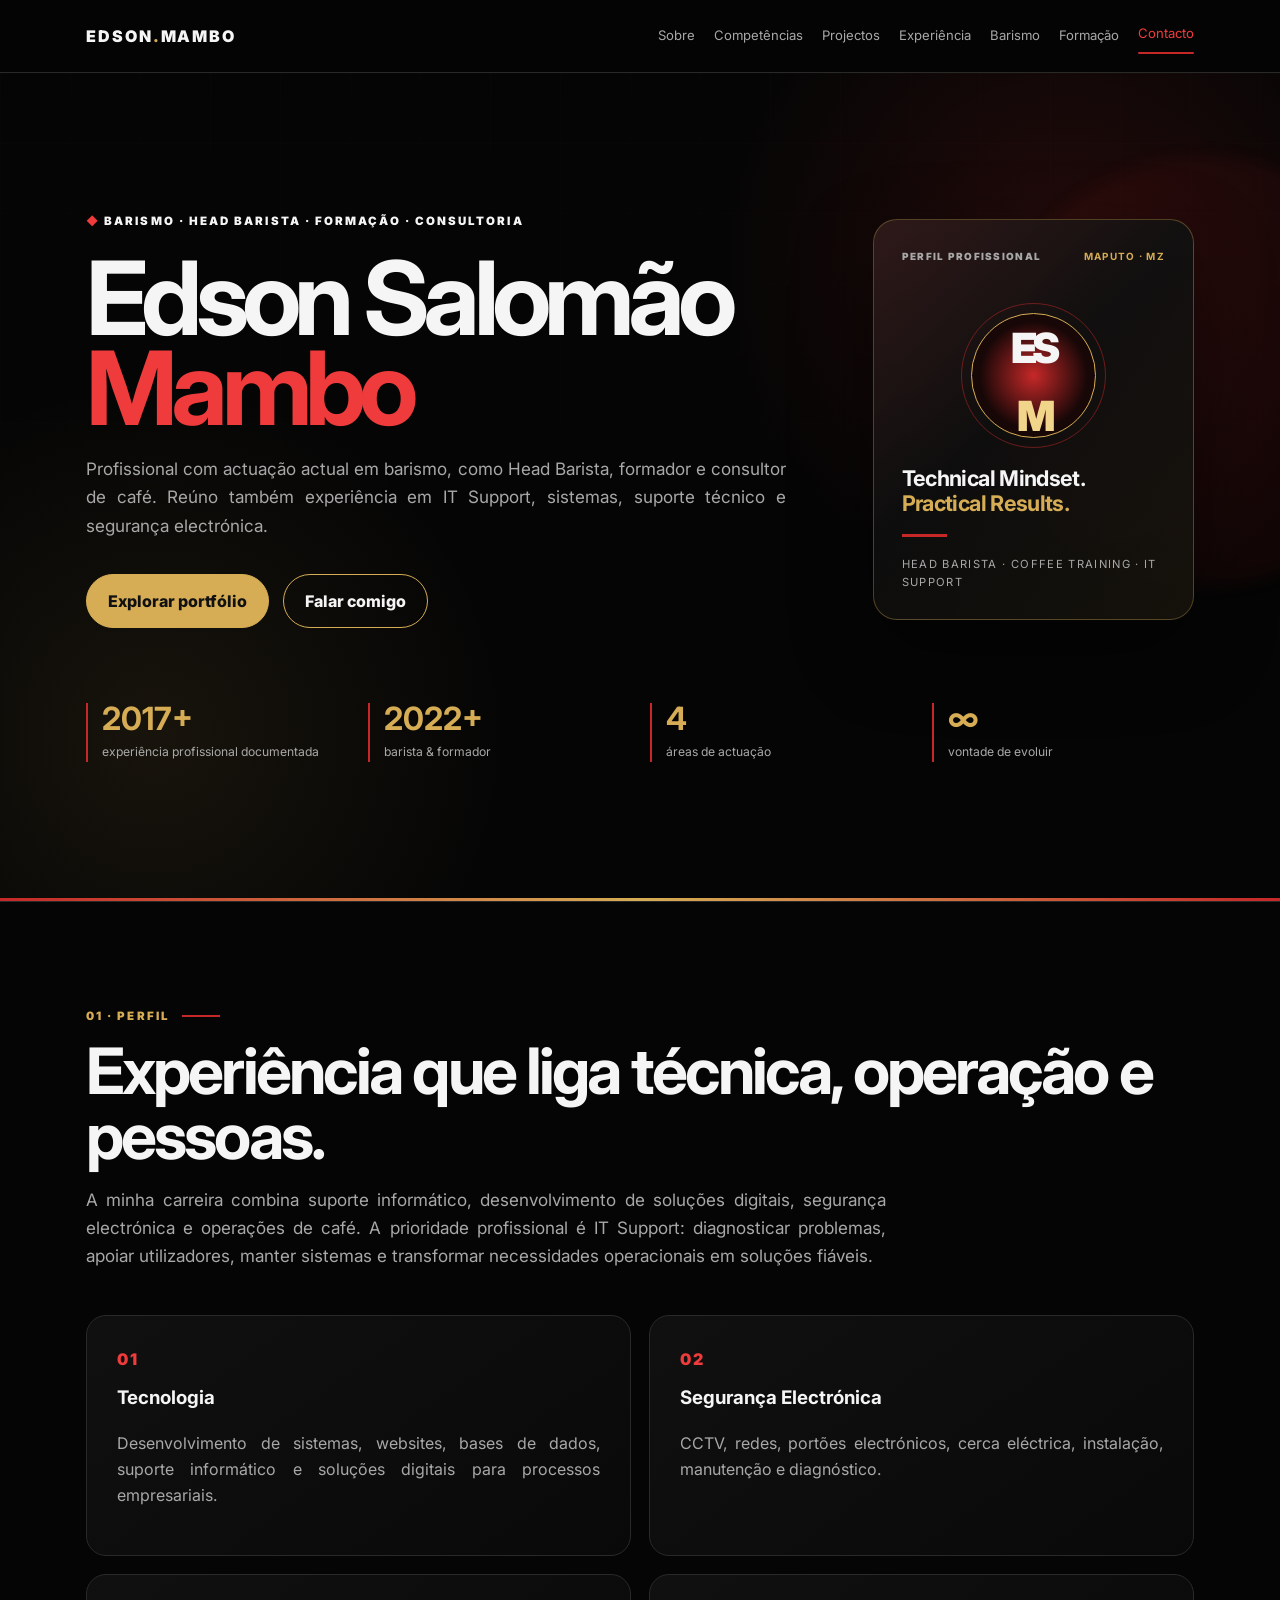
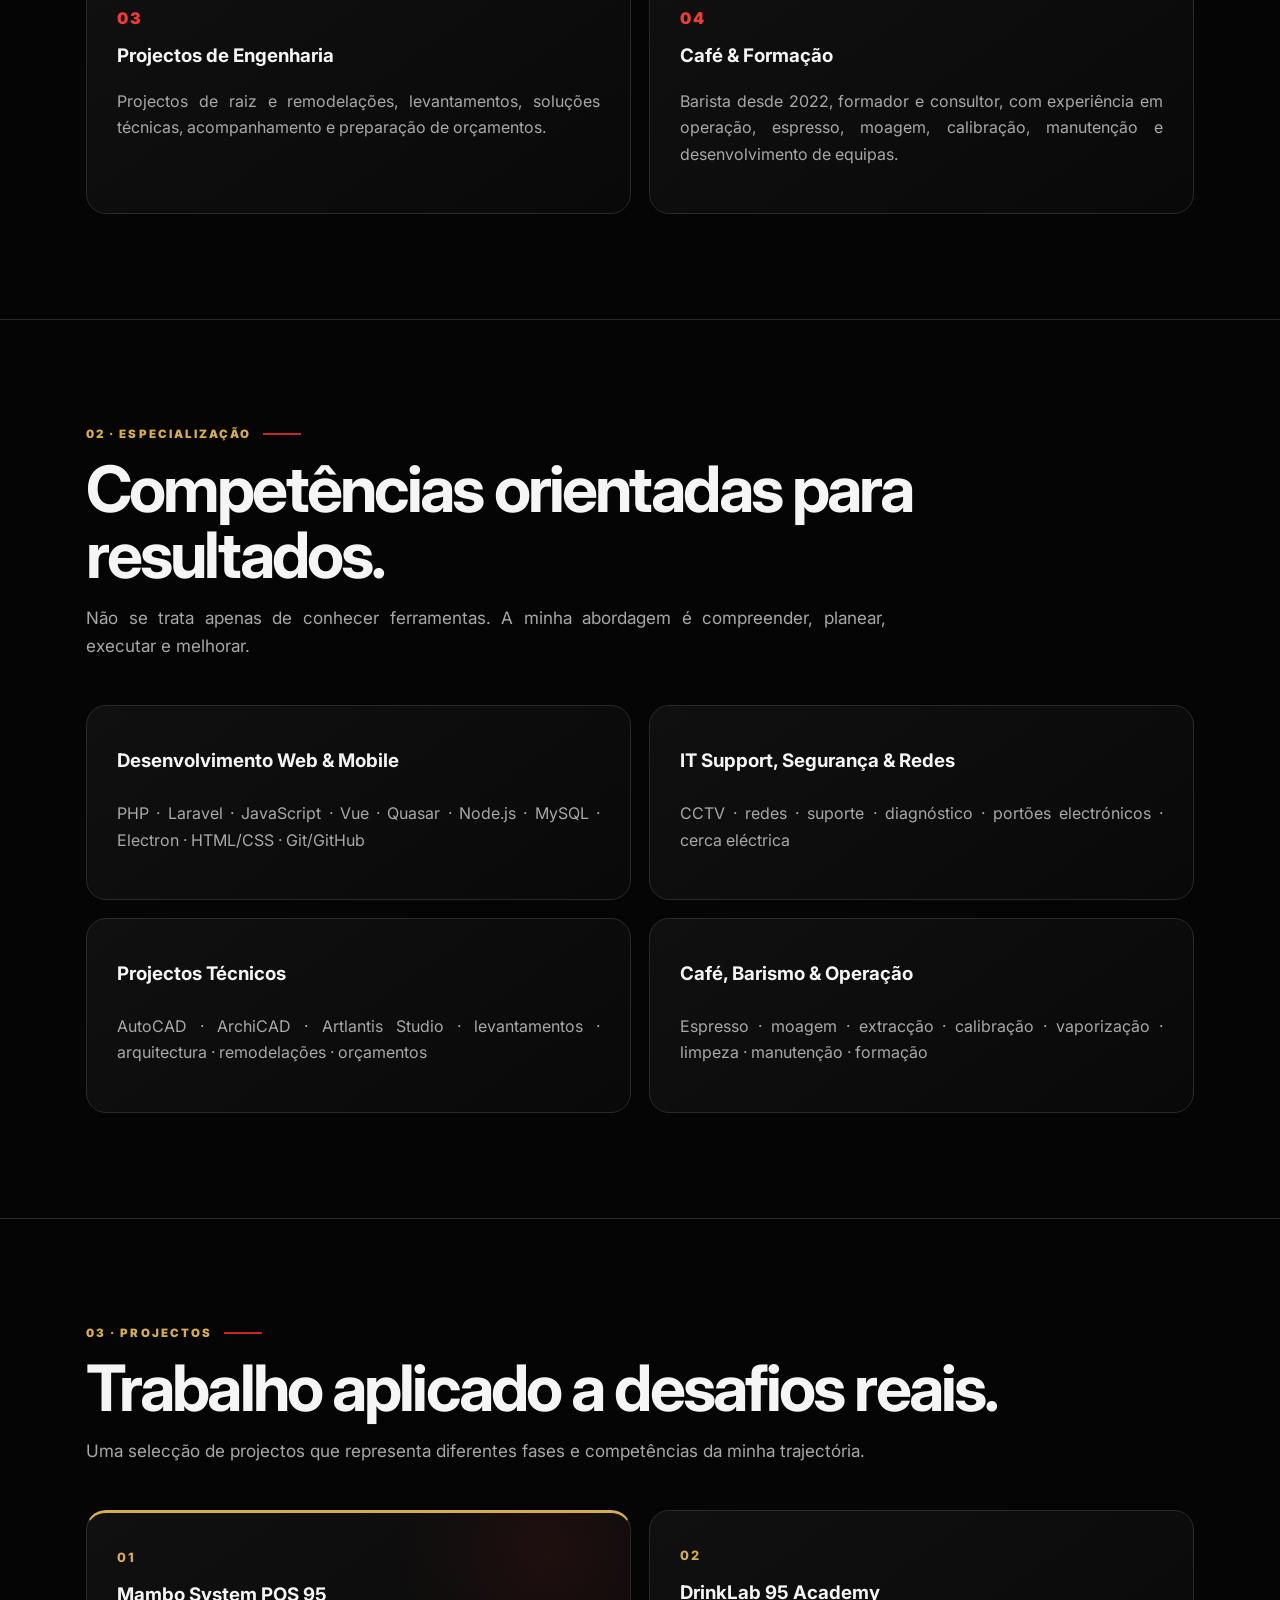
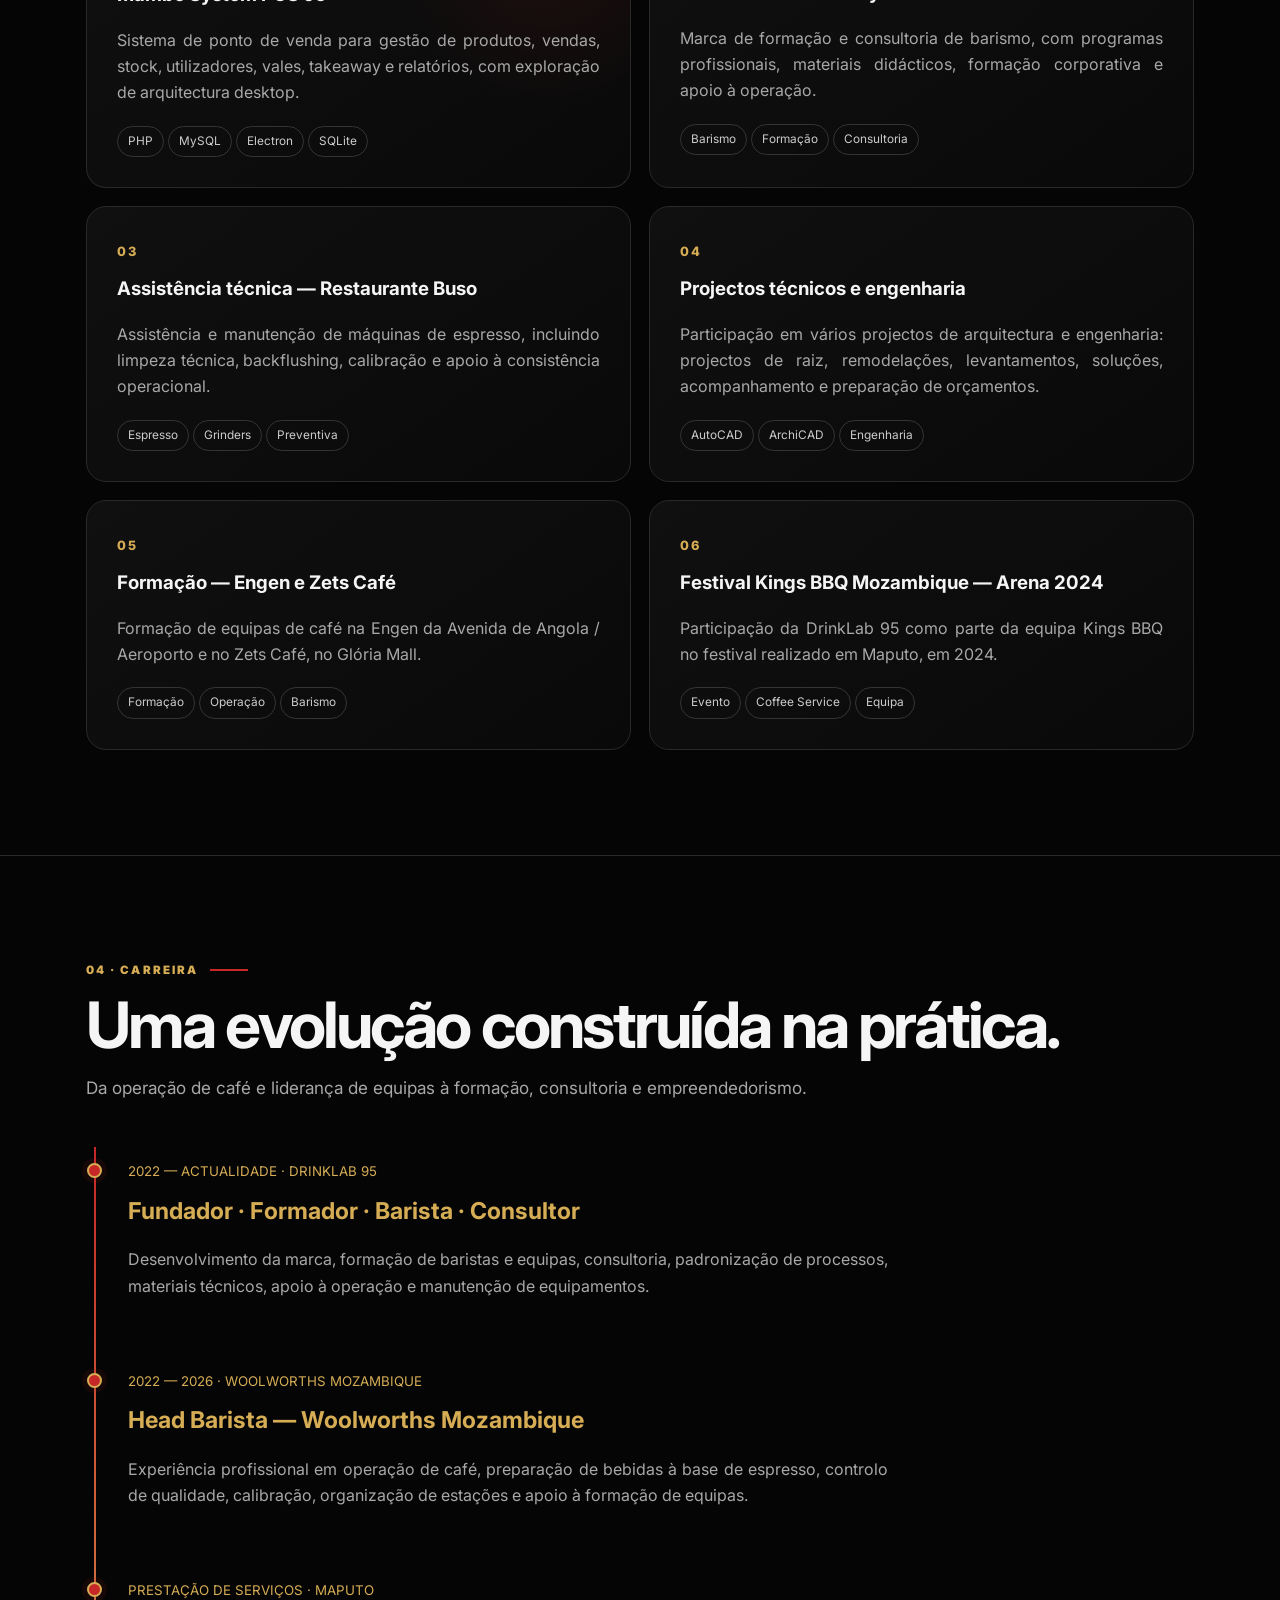
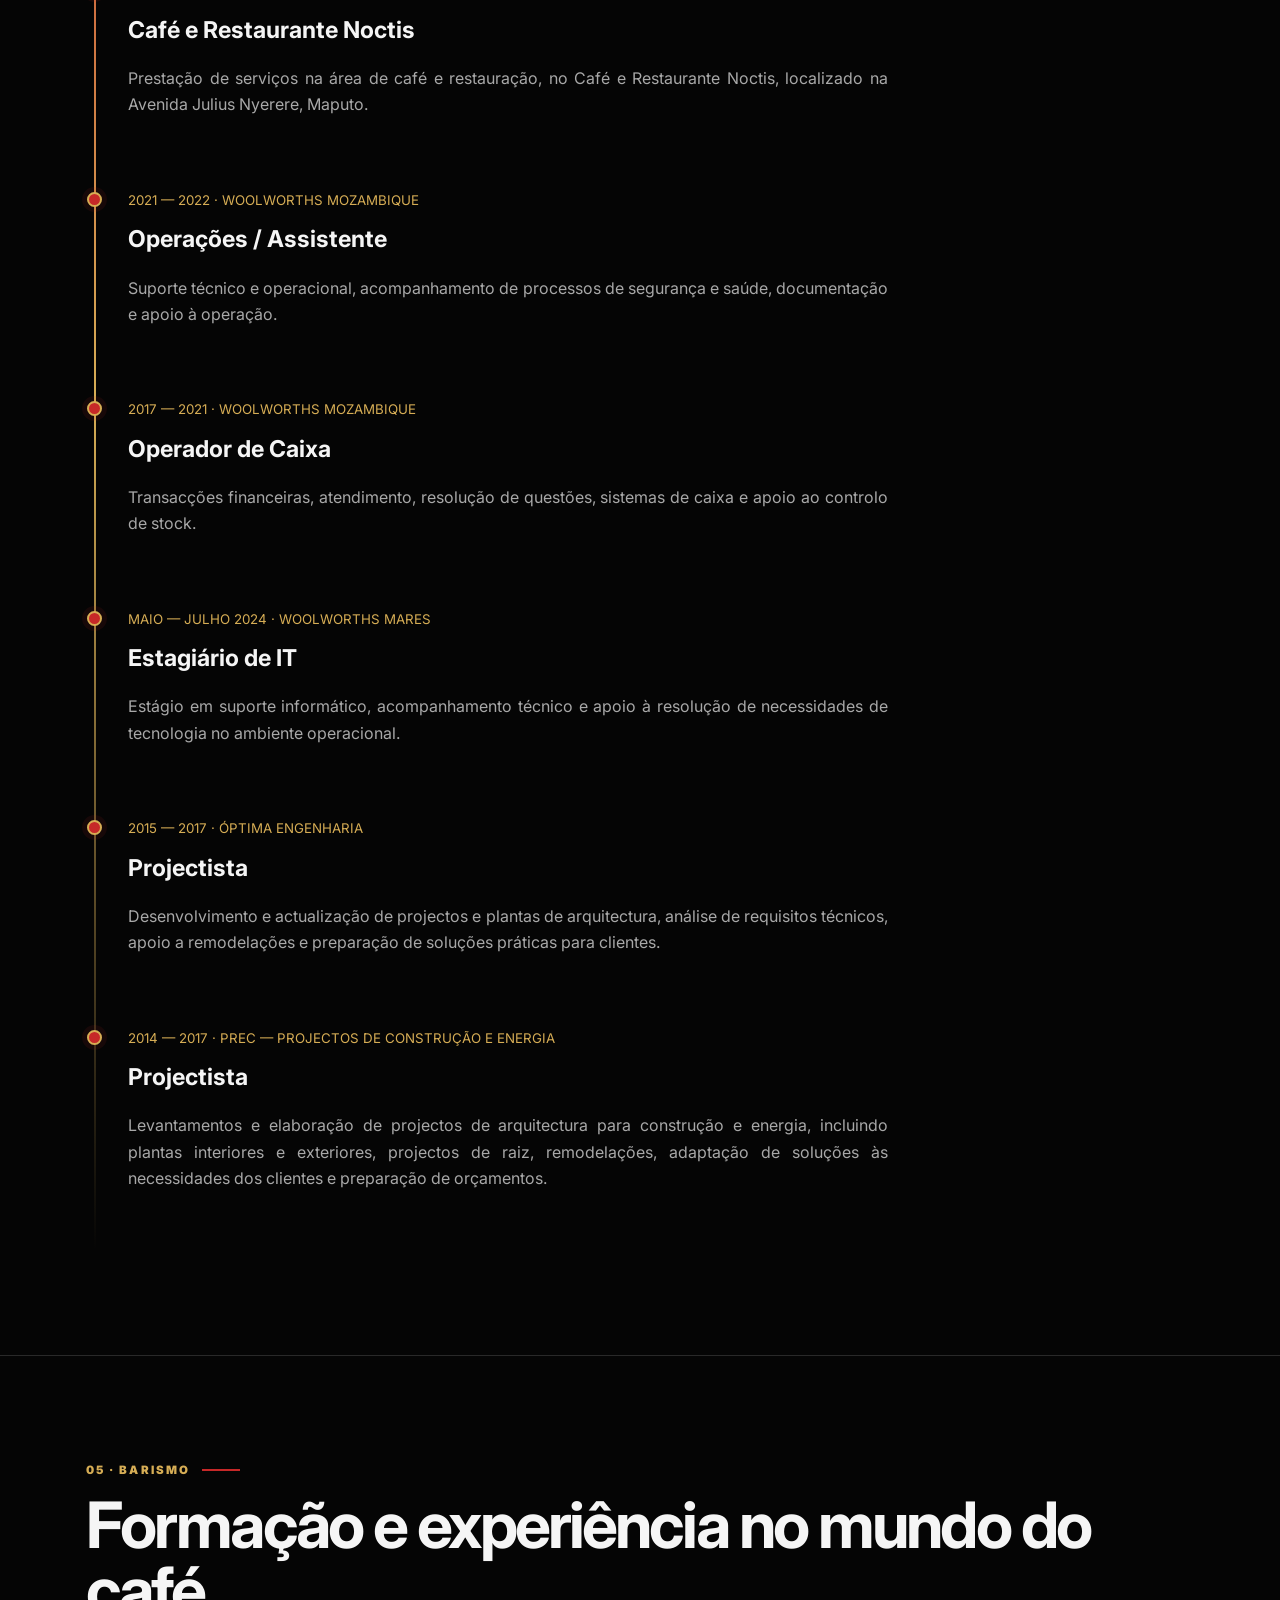
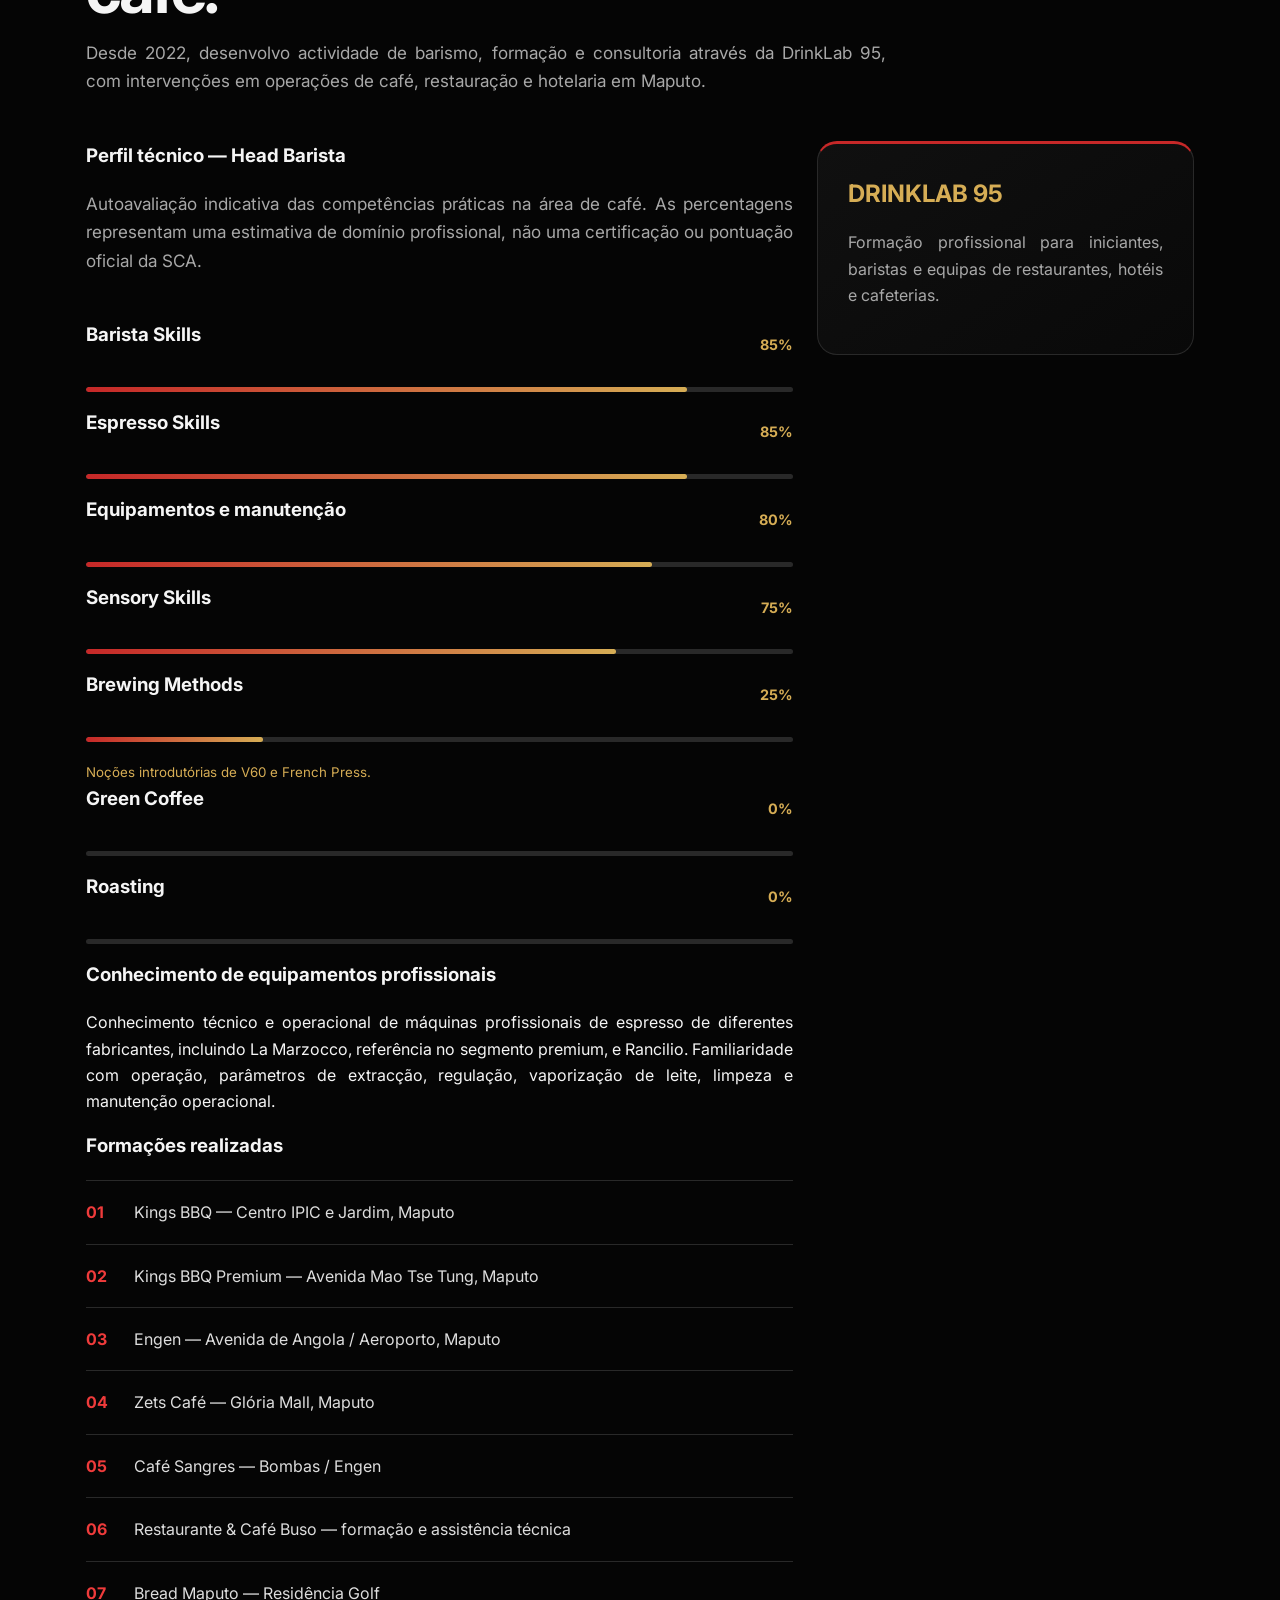
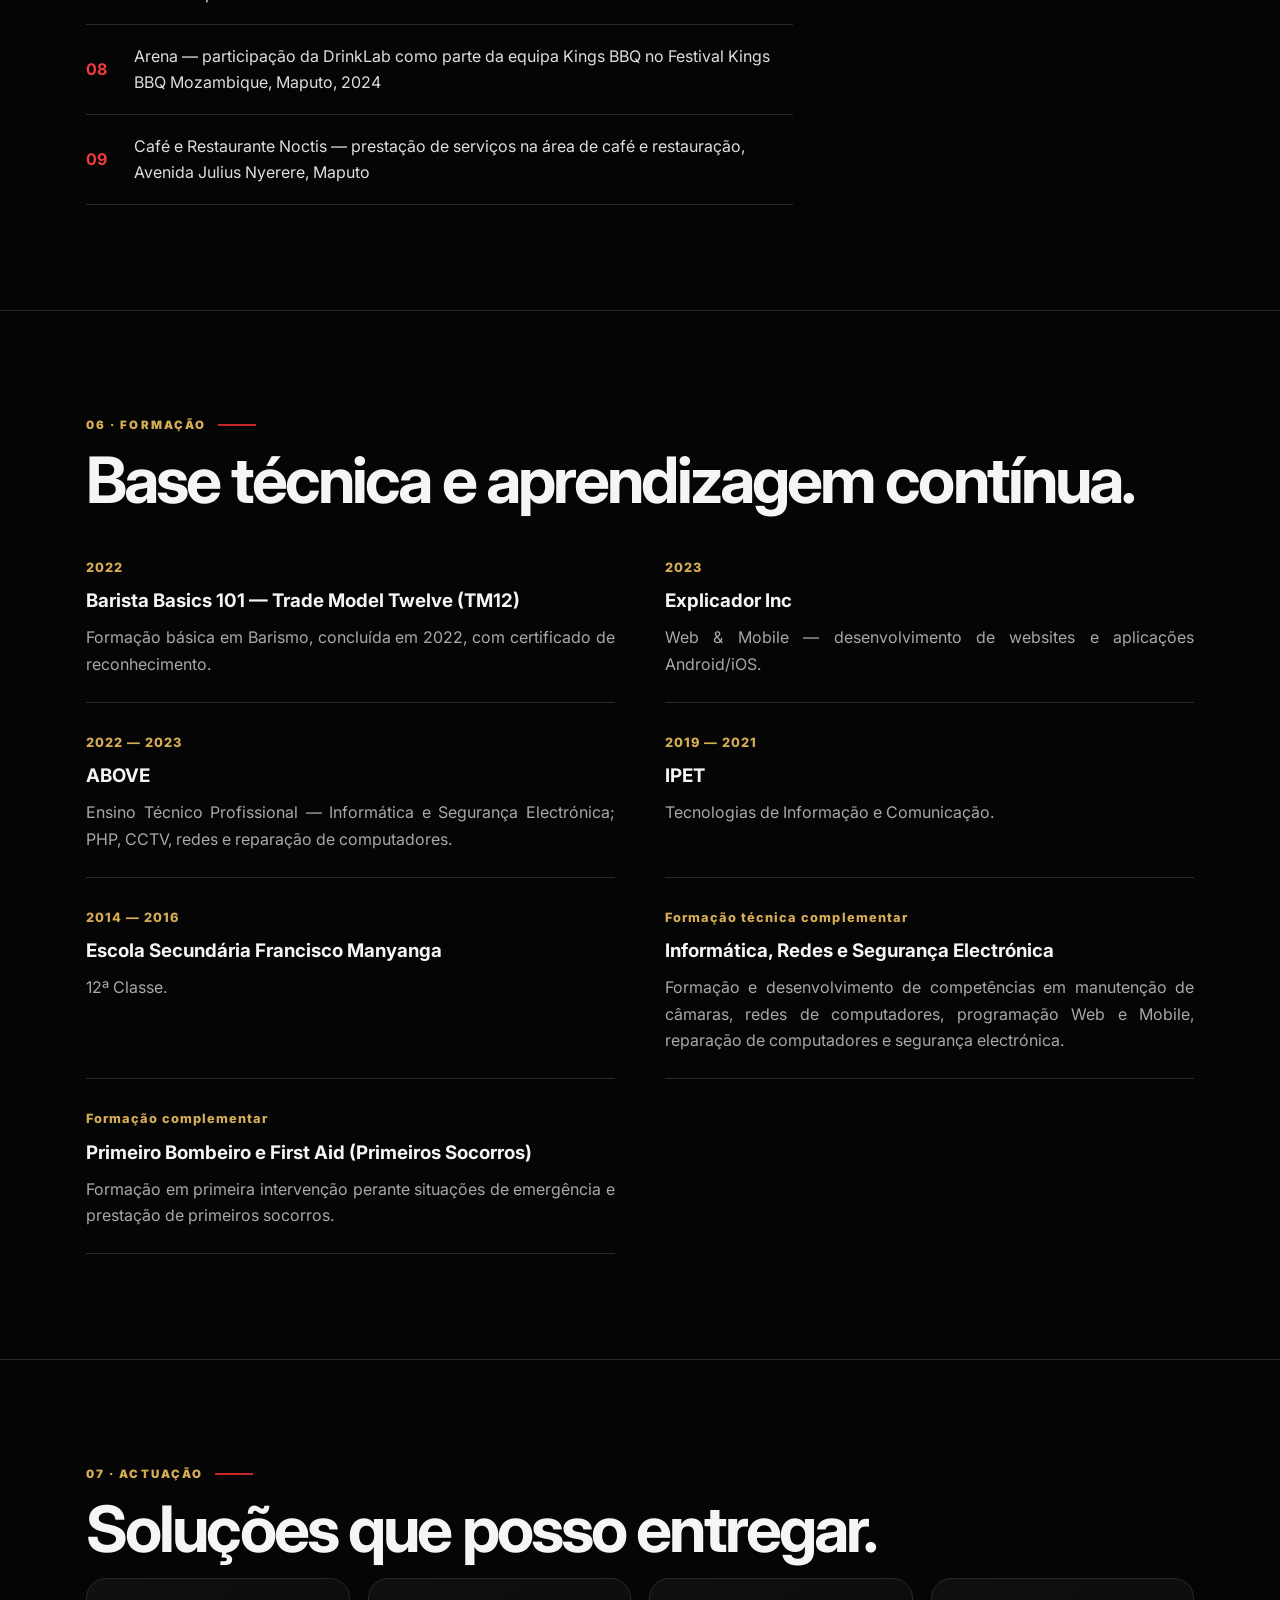
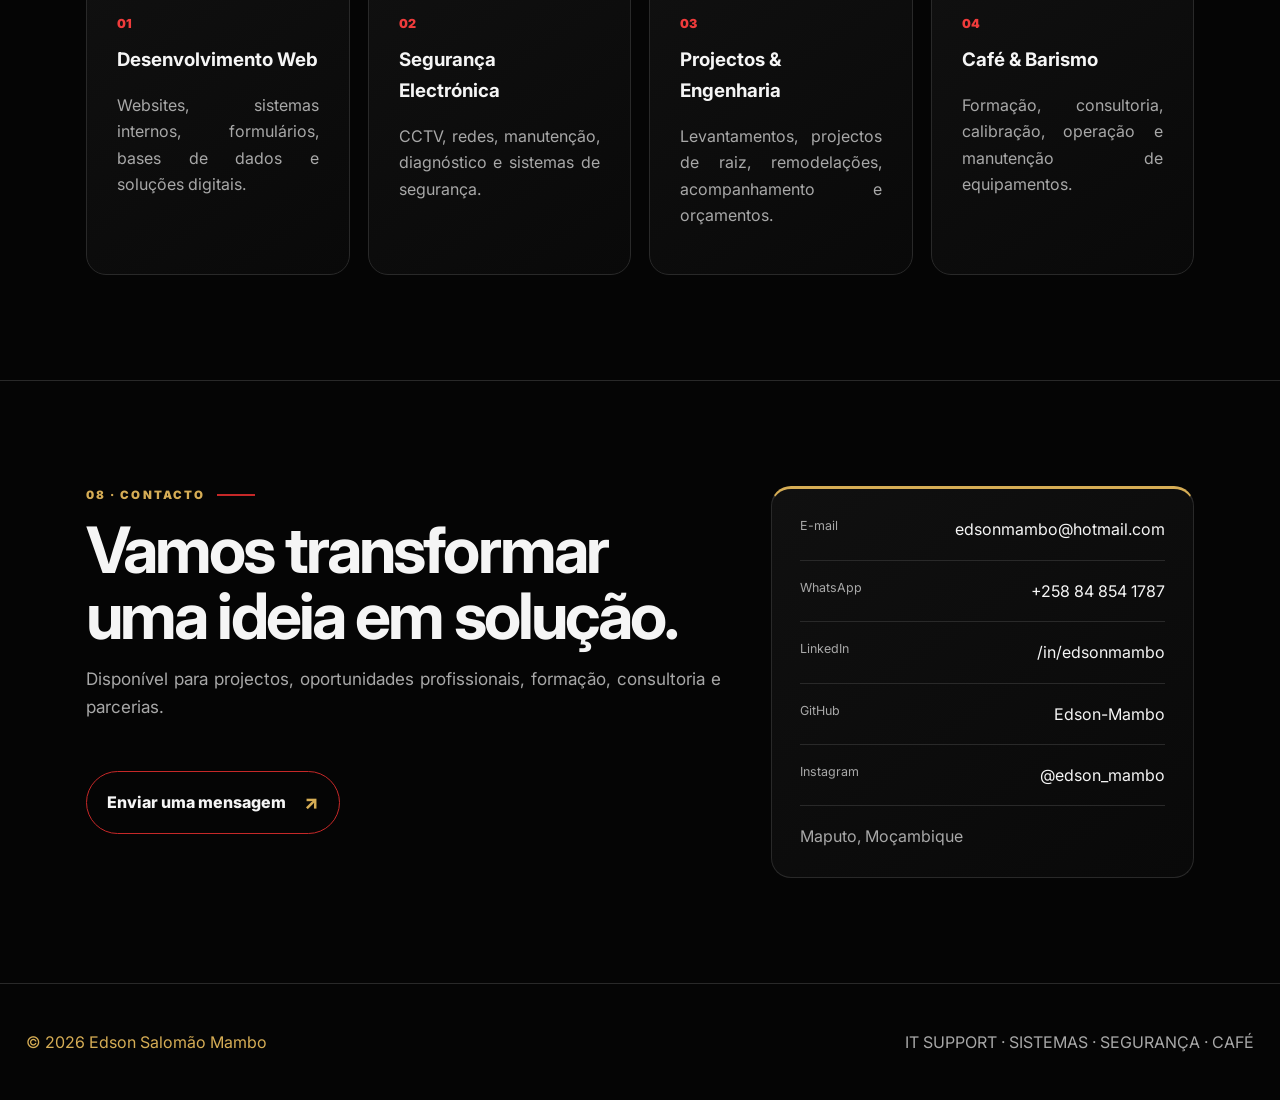
==== commit 08405696: "Dar destaque ao barismo no topo do portfolio" ====
--- a/index.html
+++ b/index.html
@@ -11,11 +11,11 @@
 <body>
 <nav><div class="wrap"><a class="brand" href="#top">EDSON<span>.</span>MAMBO</a><div class="links"><a href="#sobre">Sobre</a><a href="#competencias">Competências</a><a href="#projetos">Projectos</a><a href="#experiencia">Experiência</a><a href="#barismo">Barismo</a><a href="#formacao">Formação</a><a href="#contacto">Contacto</a></div></div></nav>
 <main id="top">
-<header class="hero"><div class="hero-glow"></div><div class="hero-grid"></div><div class="wrap hero-content"><div class="hero-copy"><div class="eyebrow">IT SUPPORT · SISTEMAS · SEGURANÇA ELECTRÓNICA · CAFÉ</div><h1>Edson Salomão <span>Mambo</span></h1><p>Profissional multidisciplinar com foco principal em IT Support, suporte técnico, sistemas e segurança electrónica, complementado por experiência em barismo, formação e consultoria.</p><div class="buttons"><a class="btn primary" href="#projetos">Explorar portfólio</a><a class="btn" href="#contacto">Falar comigo</a></div></div><aside class="hero-card"><div class="hero-card-top"><span>PERFIL PROFISSIONAL</span><b>MAPUTO · MZ</b></div><div class="portrait-mark">ES<span>M</span></div><h3>Technical Mindset.<br><em>Practical Results.</em></h3><div class="hero-card-line"></div><p>IT · Electronic Security · Engineering · Barismo</p></aside><div class="hero-stats"><div><strong>2017+</strong><span>experiência profissional documentada</span></div><div><strong>2022+</strong><span>barista & formador</span></div><div><strong>4</strong><span>áreas de actuação</span></div><div><strong>∞</strong><span>vontade de evoluir</span></div></div></div></header>
+<header class="hero"><div class="hero-glow"></div><div class="hero-grid"></div><div class="wrap hero-content"><div class="hero-copy"><div class="eyebrow">BARISMO · HEAD BARISTA · FORMAÇÃO · CONSULTORIA</div><h1>Edson Salomão <span>Mambo</span></h1><p>Profissional com actuação actual em barismo, como Head Barista, formador e consultor de café. Reúno também experiência em IT Support, sistemas, suporte técnico e segurança electrónica.</p><div class="buttons"><a class="btn primary" href="#projetos">Explorar portfólio</a><a class="btn" href="#contacto">Falar comigo</a></div></div><aside class="hero-card"><div class="hero-card-top"><span>PERFIL PROFISSIONAL</span><b>MAPUTO · MZ</b></div><div class="portrait-mark">ES<span>M</span></div><h3>Technical Mindset.<br><em>Practical Results.</em></h3><div class="hero-card-line"></div><p>Head Barista · Coffee Training · IT Support</p></aside><div class="hero-stats"><div><strong>2017+</strong><span>experiência profissional documentada</span></div><div><strong>2022+</strong><span>barista & formador</span></div><div><strong>4</strong><span>áreas de actuação</span></div><div><strong>∞</strong><span>vontade de evoluir</span></div></div></div></header>
 <section id="sobre"><div class="wrap"><div class="section-kicker">01 · PERFIL</div><h2>Experiência que liga técnica, operação e pessoas.</h2><p class="intro">A minha carreira combina suporte informático, desenvolvimento de soluções digitais, segurança electrónica e operações de café. A prioridade profissional é IT Support: diagnosticar problemas, apoiar utilizadores, manter sistemas e transformar necessidades operacionais em soluções fiáveis.</p><div class="profile-grid"><article class="feature"><span class="feature-no">01</span><h3>Tecnologia</h3><p>Desenvolvimento de sistemas, websites, bases de dados, suporte informático e soluções digitais para processos empresariais.</p></article><article class="feature"><span class="feature-no">02</span><h3>Segurança Electrónica</h3><p>CCTV, redes, portões electrónicos, cerca eléctrica, instalação, manutenção e diagnóstico.</p></article><article class="feature"><span class="feature-no">03</span><h3>Projectos de Engenharia</h3><p>Projectos de raiz e remodelações, levantamentos, soluções técnicas, acompanhamento e preparação de orçamentos.</p></article><article class="feature"><span class="feature-no">04</span><h3>Café & Formação</h3><p>Barista desde 2022, formador e consultor, com experiência em operação, espresso, moagem, calibração, manutenção e desenvolvimento de equipas.</p></article></div></div></section>
 <section id="competencias"><div class="wrap"><div class="section-kicker">02 · ESPECIALIZAÇÃO</div><h2>Competências orientadas para resultados.</h2><p class="intro">Não se trata apenas de conhecer ferramentas. A minha abordagem é compreender, planear, executar e melhorar.</p><div class="skills-grid"><article class="skill-card"><div class="skill-head"><h3>Desenvolvimento Web & Mobile</h3></div><p>PHP · Laravel · JavaScript · Vue · Quasar · Node.js · MySQL · Electron · HTML/CSS · Git/GitHub</p></article><article class="skill-card"><div class="skill-head"><h3>IT Support, Segurança & Redes</h3></div><p>CCTV · redes · suporte · diagnóstico · portões electrónicos · cerca eléctrica</p></article><article class="skill-card"><div class="skill-head"><h3>Projectos Técnicos</h3></div><p>AutoCAD · ArchiCAD · Artlantis Studio · levantamentos · arquitectura · remodelações · orçamentos</p></article><article class="skill-card"><div class="skill-head"><h3>Café, Barismo & Operação</h3></div><p>Espresso · moagem · extracção · calibração · vaporização · limpeza · manutenção · formação</p></article></div></div></section>
 <section id="projetos"><div class="wrap"><div class="section-kicker">03 · PROJECTOS</div><h2>Trabalho aplicado a desafios reais.</h2><p class="intro">Uma selecção de projectos que representa diferentes fases e competências da minha trajectória.</p><div class="projects-grid"><article class="project featured-project"><span class="number">01</span><h3>Mambo System POS 95</h3><p>Sistema de ponto de venda para gestão de produtos, vendas, stock, utilizadores, vales, takeaway e relatórios, com exploração de arquitectura desktop.</p><div><span class="tag">PHP</span><span class="tag">MySQL</span><span class="tag">Electron</span><span class="tag">SQLite</span></div></article><article class="project"><span class="number">02</span><h3>DrinkLab 95 Academy</h3><p>Marca de formação e consultoria de barismo, com programas profissionais, materiais didácticos, formação corporativa e apoio à operação.</p><div><span class="tag">Barismo</span><span class="tag">Formação</span><span class="tag">Consultoria</span></div></article><article class="project"><span class="number">03</span><h3>Assistência técnica — Restaurante Buso</h3><p>Assistência e manutenção de máquinas de espresso, incluindo limpeza técnica, backflushing, calibração e apoio à consistência operacional.</p><div><span class="tag">Espresso</span><span class="tag">Grinders</span><span class="tag">Preventiva</span></div></article><article class="project"><span class="number">04</span><h3>Projectos técnicos e engenharia</h3><p>Participação em vários projectos de arquitectura e engenharia: projectos de raiz, remodelações, levantamentos, soluções, acompanhamento e preparação de orçamentos.</p><div><span class="tag">AutoCAD</span><span class="tag">ArchiCAD</span><span class="tag">Engenharia</span></div></article><article class="project"><span class="number">05</span><h3>Formação — Engen e Zets Café</h3><p>Formação de equipas de café na Engen da Avenida de Angola / Aeroporto e no Zets Café, no Glória Mall.</p><div><span class="tag">Formação</span><span class="tag">Operação</span><span class="tag">Barismo</span></div></article><article class="project"><span class="number">06</span><h3>Festival Kings BBQ Mozambique — Arena 2024</h3><p>Participação da DrinkLab 95 como parte da equipa Kings BBQ no festival realizado em Maputo, em 2024.</p><div><span class="tag">Evento</span><span class="tag">Coffee Service</span><span class="tag">Equipa</span></div></article></div></div></section>
-<section id="experiencia"><div class="wrap"><div class="section-kicker">04 · CARREIRA</div><h2>Uma evolução construída na prática.</h2><p class="intro">Da operação e suporte técnico à formação, barismo e empreendedorismo.</p><div class="experience-timeline"><div class="role current"><div class="role-dot"></div><small>2022 — ACTUALIDADE · DRINKLAB 95</small><h3>Fundador · Formador · Barista · Consultor</h3><p>Desenvolvimento da marca, formação de baristas e equipas, consultoria, padronização de processos, materiais técnicos, apoio à operação e manutenção de equipamentos.</p></div><div class="role highlight"><div class="role-dot"></div><small>2022 — 2026 · WOOLWORTHS MOZAMBIQUE</small><h3>Head Barista — Woolworths Mozambique</h3><p>Experiência profissional em operação de café, preparação de bebidas à base de espresso, controlo de qualidade, calibração, organização de estações e apoio à formação de equipas.</p></div><div class="role"><div class="role-dot"></div><small>PRESTAÇÃO DE SERVIÇOS · MAPUTO</small><h3>Café e Restaurante Noctis</h3><p>Prestação de serviços na área de café e restauração, no Café e Restaurante Noctis, localizado na Avenida Julius Nyerere, Maputo.</p></div><div class="role"><div class="role-dot"></div><small>2021 — 2022 · WOOLWORTHS MOZAMBIQUE</small><h3>Operações / Assistente</h3><p>Suporte técnico e operacional, acompanhamento de processos de segurança e saúde, documentação e apoio à operação.</p></div><div class="role"><div class="role-dot"></div><small>2017 — 2021 · WOOLWORTHS MOZAMBIQUE</small><h3>Operador de Caixa</h3><p>Transacções financeiras, atendimento, resolução de questões, sistemas de caixa e apoio ao controlo de stock.</p></div><div class="role"><div class="role-dot"></div><small>MAIO — JULHO 2024 · WOOLWORTHS MARES</small><h3>Estagiário de IT</h3><p>Estágio em suporte informático, acompanhamento técnico e apoio à resolução de necessidades de tecnologia no ambiente operacional.</p></div><div class="role"><div class="role-dot"></div><small>2015 — 2017 · ÓPTIMA ENGENHARIA</small><h3>Projectista</h3><p>Desenvolvimento e actualização de projectos e plantas de arquitectura, análise de requisitos técnicos, apoio a remodelações e preparação de soluções práticas para clientes.</p></div><div class="role"><div class="role-dot"></div><small>2014 — 2017 · PREC — PROJECTOS DE CONSTRUÇÃO E ENERGIA</small><h3>Projectista</h3><p>Levantamentos e elaboração de projectos de arquitectura para construção e energia, incluindo plantas interiores e exteriores, projectos de raiz, remodelações, adaptação de soluções às necessidades dos clientes e preparação de orçamentos.</p></div></div></div></section>
+<section id="experiencia"><div class="wrap"><div class="section-kicker">04 · CARREIRA</div><h2>Uma evolução construída na prática.</h2><p class="intro">Da operação de café e liderança de equipas à formação, consultoria e empreendedorismo.</p><div class="experience-timeline"><div class="role current"><div class="role-dot"></div><small>2022 — ACTUALIDADE · DRINKLAB 95</small><h3>Fundador · Formador · Barista · Consultor</h3><p>Desenvolvimento da marca, formação de baristas e equipas, consultoria, padronização de processos, materiais técnicos, apoio à operação e manutenção de equipamentos.</p></div><div class="role highlight"><div class="role-dot"></div><small>2022 — 2026 · WOOLWORTHS MOZAMBIQUE</small><h3>Head Barista — Woolworths Mozambique</h3><p>Experiência profissional em operação de café, preparação de bebidas à base de espresso, controlo de qualidade, calibração, organização de estações e apoio à formação de equipas.</p></div><div class="role"><div class="role-dot"></div><small>PRESTAÇÃO DE SERVIÇOS · MAPUTO</small><h3>Café e Restaurante Noctis</h3><p>Prestação de serviços na área de café e restauração, no Café e Restaurante Noctis, localizado na Avenida Julius Nyerere, Maputo.</p></div><div class="role"><div class="role-dot"></div><small>2021 — 2022 · WOOLWORTHS MOZAMBIQUE</small><h3>Operações / Assistente</h3><p>Suporte técnico e operacional, acompanhamento de processos de segurança e saúde, documentação e apoio à operação.</p></div><div class="role"><div class="role-dot"></div><small>2017 — 2021 · WOOLWORTHS MOZAMBIQUE</small><h3>Operador de Caixa</h3><p>Transacções financeiras, atendimento, resolução de questões, sistemas de caixa e apoio ao controlo de stock.</p></div><div class="role"><div class="role-dot"></div><small>MAIO — JULHO 2024 · WOOLWORTHS MARES</small><h3>Estagiário de IT</h3><p>Estágio em suporte informático, acompanhamento técnico e apoio à resolução de necessidades de tecnologia no ambiente operacional.</p></div><div class="role"><div class="role-dot"></div><small>2015 — 2017 · ÓPTIMA ENGENHARIA</small><h3>Projectista</h3><p>Desenvolvimento e actualização de projectos e plantas de arquitectura, análise de requisitos técnicos, apoio a remodelações e preparação de soluções práticas para clientes.</p></div><div class="role"><div class="role-dot"></div><small>2014 — 2017 · PREC — PROJECTOS DE CONSTRUÇÃO E ENERGIA</small><h3>Projectista</h3><p>Levantamentos e elaboração de projectos de arquitectura para construção e energia, incluindo plantas interiores e exteriores, projectos de raiz, remodelações, adaptação de soluções às necessidades dos clientes e preparação de orçamentos.</p></div></div></div></section>
 <section id="barismo"><div class="wrap"><div class="section-kicker">05 · BARISMO</div><h2>Formação e experiência no mundo do café.</h2><p class="intro">Desde 2022, desenvolvo actividade de barismo, formação e consultoria através da DrinkLab 95, com intervenções em operações de café, restauração e hotelaria em Maputo.</p><div class="barismo-layout"><div class="barismo-main"><h3>Perfil técnico — Head Barista</h3><p class="intro">Autoavaliação indicativa das competências práticas na área de café. As percentagens representam uma estimativa de domínio profissional, não uma certificação ou pontuação oficial da SCA.</p><div class="coffee-skills"><div class="coffee-skill"><div class="skill-head"><h3>Barista Skills</h3><b>85%</b></div><div class="bar"><i style="width:85%"></i></div></div><div class="coffee-skill"><div class="skill-head"><h3>Espresso Skills</h3><b>85%</b></div><div class="bar"><i style="width:85%"></i></div></div><div class="coffee-skill"><div class="skill-head"><h3>Equipamentos e manutenção</h3><b>80%</b></div><div class="bar"><i style="width:80%"></i></div></div><div class="coffee-skill"><div class="skill-head"><h3>Sensory Skills</h3><b>75%</b></div><div class="bar"><i style="width:75%"></i></div></div><div class="coffee-skill"><div class="skill-head"><h3>Brewing Methods</h3><b>25%</b></div><div class="bar"><i style="width:25%"></i></div><small>Noções introdutórias de V60 e French Press.</small></div><div class="coffee-skill"><div class="skill-head"><h3>Green Coffee</h3><b>0%</b></div><div class="bar"><i style="width:0%"></i></div></div><div class="coffee-skill"><div class="skill-head"><h3>Roasting</h3><b>0%</b></div><div class="bar"><i style="width:0%"></i></div></div></div><h3>Conhecimento de equipamentos profissionais</h3><p>Conhecimento técnico e operacional de máquinas profissionais de espresso de diferentes fabricantes, incluindo La Marzocco, referência no segmento premium, e Rancilio. Familiaridade com operação, parâmetros de extracção, regulação, vaporização de leite, limpeza e manutenção operacional.</p><h3>Formações realizadas</h3><div class="client-list"><div><b>01</b><span>Kings BBQ — Centro IPIC e Jardim, Maputo</span></div><div><b>02</b><span>Kings BBQ Premium — Avenida Mao Tse Tung, Maputo</span></div><div><b>03</b><span>Engen — Avenida de Angola / Aeroporto, Maputo</span></div><div><b>04</b><span>Zets Café — Glória Mall, Maputo</span></div><div><b>05</b><span>Café Sangres — Bombas / Engen</span></div><div><b>06</b><span>Restaurante & Café Buso — formação e assistência técnica</span></div><div><b>07</b><span>Bread Maputo — Residência Golf</span></div><div><b>08</b><span>Arena — participação da DrinkLab como parte da equipa Kings BBQ no Festival Kings BBQ Mozambique, Maputo, 2024</span></div><div><b>09</b><span>Café e Restaurante Noctis — prestação de serviços na área de café e restauração, Avenida Julius Nyerere, Maputo</span></div></div></div><aside class="barismo-note"><strong>DRINKLAB 95</strong><p>Formação profissional para iniciantes, baristas e equipas de restaurantes, hotéis e cafeterias.</p></aside></div></div></section>
 <section id="formacao"><div class="wrap"><div class="section-kicker">06 · FORMAÇÃO</div><h2>Base técnica e aprendizagem contínua.</h2><div class="education"><article><span>2022</span><h3>Barista Basics 101 — Trade Model Twelve (TM12)</h3><p>Formação básica em Barismo, concluída em 2022, com certificado de reconhecimento.</p></article><article><span>2023</span><h3>Explicador Inc</h3><p>Web & Mobile — desenvolvimento de websites e aplicações Android/iOS.</p></article><article><span>2022 — 2023</span><h3>ABOVE</h3><p>Ensino Técnico Profissional — Informática e Segurança Electrónica; PHP, CCTV, redes e reparação de computadores.</p></article><article><span>2019 — 2021</span><h3>IPET</h3><p>Tecnologias de Informação e Comunicação.</p></article><article><span>2014 — 2016</span><h3>Escola Secundária Francisco Manyanga</h3><p>12ª Classe.</p></article><article><span>Formação técnica complementar</span><h3>Informática, Redes e Segurança Electrónica</h3><p>Formação e desenvolvimento de competências em manutenção de câmaras, redes de computadores, programação Web e Mobile, reparação de computadores e segurança electrónica.</p></article><article><span>Formação complementar</span><h3>Primeiro Bombeiro e First Aid (Primeiros Socorros)</h3><p>Formação em primeira intervenção perante situações de emergência e prestação de primeiros socorros.</p></article></div></div></section>
 <section id="servicos"><div class="wrap"><div class="section-kicker">07 · ACTUAÇÃO</div><h2>Soluções que posso entregar.</h2><div class="service-grid"><article><span>01</span><h3>Desenvolvimento Web</h3><p>Websites, sistemas internos, formulários, bases de dados e soluções digitais.</p></article><article><span>02</span><h3>Segurança Electrónica</h3><p>CCTV, redes, manutenção, diagnóstico e sistemas de segurança.</p></article><article><span>03</span><h3>Projectos & Engenharia</h3><p>Levantamentos, projectos de raiz, remodelações, acompanhamento e orçamentos.</p></article><article><span>04</span><h3>Café & Barismo</h3><p>Formação, consultoria, calibração, operação e manutenção de equipamentos.</p></article></div></div></section>
